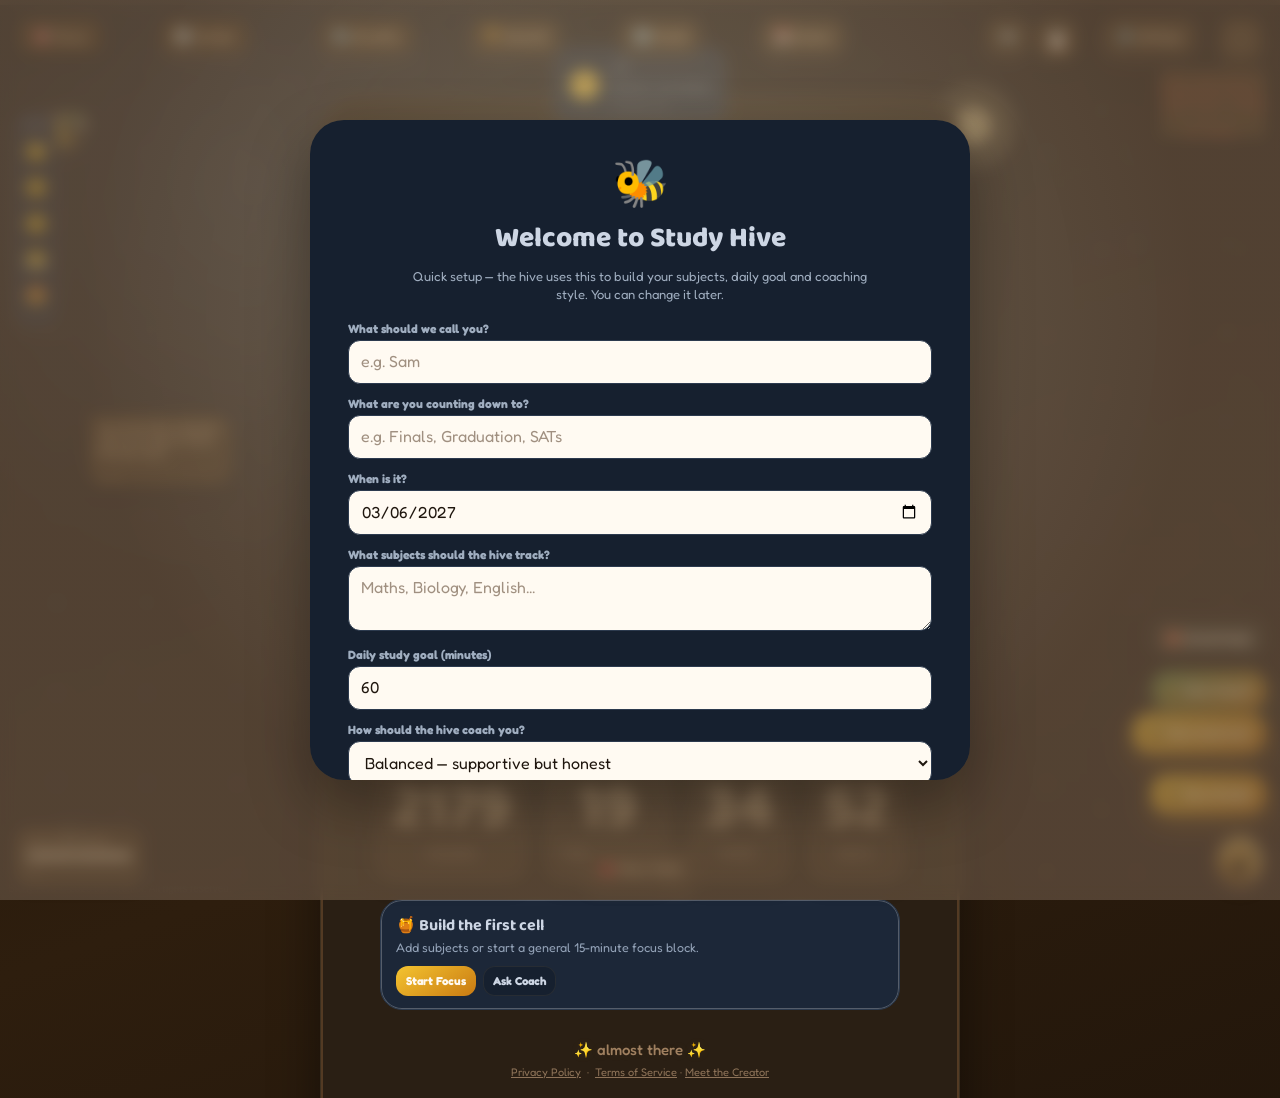
==== index.html @ 58a201a6 "Add files via upload" ====
<!DOCTYPE html>
<!--
  Study Hive — Proprietary Source Code
  Copyright © 2026 the Creator. All rights reserved.

  Sole owner / copyright holder: the Creator
  Contact: studyhive.co.za@gmail.com

  This file and the Study Hive project may not be copied, cloned, rebranded,
  resold, redistributed, hosted, mirrored, sublicensed, or used to create
  derivative works without written permission from the Creator.
-->
<html lang="en">
<head>
<script src="js/01-idle-timer-scheduler.js"></script>

<meta charset="UTF-8">
<meta name="author" content="the Creator">
<meta name="copyright" content="Copyright © 2026 the Creator. All rights reserved.">
<meta name="owner" content="the Creator">
<meta name="contact" content="studyhive.co.za@gmail.com">
<meta name="rights" content="Proprietary. No copying, cloning, rebranding, resale, redistribution, or derivative works without written permission.">
<meta name="viewport" content="width=device-width, initial-scale=1.0, viewport-fit=cover, maximum-scale=5.0">
<title>Study Hive — Countdown, Focus & Flashcards</title>
<link rel="icon" href="data:image/svg+xml,<svg xmlns=%22http://www.w3.org/2000/svg%22 viewBox=%220 0 100 100%22><text y=%22.9em%22 font-size=%2290%22>🐝</text></svg>">
<link rel="preconnect" href="https://fonts.googleapis.com">
<link href="https://fonts.googleapis.com/css2?family=Fredoka:wght@300..700&family=Baloo+2:wght@400..800&display=swap" rel="stylesheet">
<link rel="stylesheet" href="css/styles.css">


<base target="_blank">
</head>
<body class="startup-soft">
<div class="startup-honey-glow" id="startupHoneyGlow" aria-hidden="true"><span>🐝</span></div>
<script src="js/02-startup-fade.js"></script>
<div class="onboard-veil" id="onboardVeil">
  <div class="onboard-card">
    <div class="onboard-bee">🐝</div>
    <h2>Welcome to Study Hive</h2>
    <p class="onboard-sub">Quick setup — the hive uses this to build your subjects, daily goal and coaching style. You can change it later.</p>
    <label class="onboard-label" for="onboardName">What should we call you?</label>
    <input type="text" id="onboardName" class="onboard-input" placeholder="e.g. Sam" maxlength="24">
    <label class="onboard-label" for="onboardGoal">What are you counting down to?</label>
    <input type="text" id="onboardGoal" class="onboard-input" placeholder="e.g. Finals, Graduation, SATs" maxlength="40">
    <label class="onboard-label" for="onboardDate">When is it?</label>
    <input type="date" id="onboardDate" class="onboard-input">
    <label class="onboard-label" for="onboardSubjects">What subjects should the hive track?</label>
    <textarea id="onboardSubjects" class="onboard-input" rows="2" placeholder="Maths, Biology, English..." style="resize:vertical;"></textarea>
    <label class="onboard-label" for="onboardDailyGoal">Daily study goal (minutes)</label>
    <input type="number" id="onboardDailyGoal" class="onboard-input" min="10" max="480" value="60">
    <label class="onboard-label" for="onboardVibe">How should the hive coach you?</label>
    <select id="onboardVibe" class="onboard-input">
      <option value="balanced" selected>Balanced — supportive but honest</option>
      <option value="calm">Calm — gentle reminders</option>
      <option value="strict">Strict — drill-sergeant energy</option>
      <option value="fun">Fun — jokes and tiny challenges</option>
    </select>
    <label style="display:flex; align-items:flex-start; gap:8px; text-align:left; font-size:12px; color:var(--brown); margin-top:12px; line-height:1.35;">
      <input type="checkbox" id="onboardMobileMode" style="margin-top:2px;"> Use the simplified mobile layout on this device
    </label>
    <label class="onboard-label" for="onboardWorry">Biggest thing you want help with</label>
    <textarea id="onboardWorry" class="onboard-input" rows="2" placeholder="e.g. procrastination, exam panic, staying consistent..." style="resize:vertical;"></textarea>
    <label class="onboard-label" for="onboardPledge">Write a pledge to yourself</label>
    <textarea id="onboardPledge" class="onboard-input" rows="2" placeholder="I promise to show up honestly, one focused session at a time." style="resize:vertical;"></textarea>
    <button class="onboard-start-btn" id="onboardStartBtn">Start my hive 🍯</button>
    <button class="onboard-skip-btn" id="onboardSkipBtn">Skip for now</button>
  </div>
</div>
<div class="tour-overlay" id="tourOverlay">
  <div class="tour-catcher"></div>
  <div class="tour-spotlight hidden" id="tourSpotlight"></div>
  <div class="tour-card" id="tourCard">
    <div class="tour-card-icon" id="tourIcon">🍯</div>
    <div class="tour-card-progress" id="tourProgress">Step 1 of 21</div>
    <h3 id="tourTitle">Welcome</h3>
    <p id="tourBody">Loading…</p>
    <div class="tour-card-actions">
      <button class="tour-btn tour-btn-back" id="tourBackBtn">Back</button>
      <button class="tour-btn tour-btn-next" id="tourNextBtn">Next</button>
    </div>
    <button class="tour-skip-link" id="tourSkipBtn">Skip tour</button>
  </div>
</div>
<div class="mobile-bar" id="mobileTopBar"></div>
<div class="mobile-bar" id="mobileDockBar"></div>
<div class="tools-dock-bar" id="toolsDockBar"></div>
  <button class="zen-exit-btn" id="zenExitBtn" title="Exit Zen Mode (Esc)">🧘 Exit Zen Mode</button>
  <div class="sleep-veil" id="sleepVeil"></div>
  <div class="night-veil-dim" id="nightVeilDim"></div>
  <div class="hive-swarm" id="hiveSwarm"></div>
  <div class="hive-population-badge" id="hivePopulationBadge">🐝 0 bees working</div>
  <div class="xp-bar-track"><div class="xp-bar-fill" id="xpBarFill"></div></div>
  <div class="level-badge" id="levelBadge">🥚 Egg <span class="xp-count" id="xpCount">0 XP</span></div>
  <div class="achievement-toast" id="achievementToast"></div>

  <div class="weather-tint" id="weatherTint"></div>
  <div class="weather-widget" id="weatherWidget" title="Click the city to change it">
    <div class="weather-icon" id="weatherIcon"><div class="weather-sun"></div></div>
    <div>
      <div class="weather-temp" id="weatherTemp">--°</div>
      <div class="weather-desc" id="weatherDesc">Loading weather…</div>
      <input type="text" class="weather-city-input" id="weatherCityInput" placeholder="Change city…">
    </div>
  </div>

  <button class="fullscreen-btn" id="fsBtn" title="Toggle fullscreen" aria-label="Toggle fullscreen">
    <svg id="fsIcon" viewBox="0 0 24 24" fill="none" stroke-width="2" stroke-linecap="round" stroke-linejoin="round">
      <path d="M8 3H5a2 2 0 0 0-2 2v3"></path>
      <path d="M21 8V5a2 2 0 0 0-2-2h-3"></path>
      <path d="M3 16v3a2 2 0 0 0 2 2h3"></path>
      <path d="M16 21h3a2 2 0 0 0 2-2v-3"></path>
    </svg>
  </button>

  <div class="goal-wrap">
    <div class="goal-number">
      <div class="goal-back">90%</div>
      <div class="goal-front" id="goalFront">90%</div>
    </div>
    <div class="goal-label">My Goal</div>
  </div>

  <button class="grade-btn" id="gradeBtn">📊 Grades</button>
  <div class="grade-panel" id="gradePanel">
    <h4>Grade Predictor</h4>
    <select class="grade-subject-select" id="gradeSubjectSelect">
      <option value="">Add a subject in Settings</option>
    </select>
    <div class="grade-row">
      <label>Current Mark (%)</label>
      <input type="number" id="gradeCurrent" min="0" max="100" placeholder="e.g. 62">
    </div>
    <div class="grade-row">
      <label>Weight Completed So Far (%)</label>
      <input type="number" id="gradeWeightSoFar" min="0" max="100" placeholder="e.g. 60">
    </div>
    <div class="grade-row">
      <label>Target Grade (%)</label>
      <input type="number" id="gradeTarget" min="0" max="100" placeholder="e.g. 75">
    </div>
    <div class="grade-result" id="gradeResult">Fill in the fields above to see what you need on what's left.</div>
    <div class="grade-trend" id="gradeTrend">
      <div class="grade-trend-header">
        <span>Mark History</span>
        <div class="grade-trend-add">
          <input type="number" id="gradeTrendInput" min="0" max="100" placeholder="%">
          <button id="gradeTrendAddBtn">+</button>
        </div>
      </div>
      <svg viewBox="0 0 240 70" class="grade-trend-chart" id="gradeTrendChart"></svg>
      <div class="grade-trend-empty" id="gradeTrendEmpty">No marks logged yet for this subject.</div>
    </div>
  </div>

  <button class="breathing-btn" id="breathingBtn">🌬️ Breathe</button>
  <div class="breathing-panel" id="breathingPanel">
    <h4>Breathing Break</h4>
    <div class="breathing-presets">
      <button class="breathing-preset-btn active" data-pattern="4-4-4-4" data-label="Box Breathing">Box</button>
      <button class="breathing-preset-btn" data-pattern="4-7-8-0" data-label="Calming 4-7-8">4-7-8</button>
      <button class="breathing-preset-btn" data-pattern="4-0-4-0" data-label="Simple Breathing">Simple</button>
    </div>
    <div class="breathing-orb-wrap">
      <div class="breathing-orb" id="breathingOrb"></div>
      <div class="breathing-orb-label" id="breathingOrbLabel">Ready?</div>
    </div>
    <div class="breathing-count" id="breathingCount">0 cycles this session</div>
    <div class="breathing-btns">
      <button class="breathing-action-btn" id="breathingStartBtn">Start</button>
      <button class="breathing-action-btn secondary" id="breathingStopBtn">Stop</button>
    </div>
    <button class="breathing-tip-btn" id="breathingTipBtn">🎲 Give me a break idea</button>
    <div class="breathing-tip" id="breathingTip"></div>
  </div>

  <button class="misc-btn" id="awardsBtn">🏆 Awards</button>
  <div class="misc-panel" id="awardsPanel">
    <h4>Achievement Gallery</h4>
    <div class="weekly-recap" id="weeklyRecap"></div>
    <div class="awards-progress" id="awardsProgress">0 / 0 unlocked</div>
    <div class="awards-grid" id="awardsGrid"></div>
    <button class="share-progress-btn" id="shareProgressBtn">📤 Share My Progress</button>
  </div>

  <button class="misc-btn" id="vocabBtn">🔤 Vocab</button>
  <div class="misc-panel" id="vocabPanel">
    <h4>Word of the Day</h4>
    <div class="vocab-word" id="vocabWord">—</div>
    <div class="vocab-pos" id="vocabPos"></div>
    <div class="vocab-def" id="vocabDef">Loading…</div>
    <div class="vocab-example" id="vocabExample"></div>
    <div class="vocab-btns">
      <button class="vocab-action-btn" id="vocabLearnedBtn">✓ I know this one</button>
      <button class="vocab-action-btn secondary" id="vocabNextBtn">Next word</button>
    </div>
    <div class="vocab-count" id="vocabCount">0 words learned</div>
  </div>

  <button class="misc-btn" id="examBtn">📅 Exams</button>
  <div class="misc-panel" id="examPanel">
    <h4>Exam Countdown</h4>
    <div class="exam-add-row">
      <select class="exam-subject-select" id="examSubjectSelect">
        <option value="">Add a subject in Settings</option>
      </select>
      <input type="date" class="exam-date-input" id="examDateInput">
      <button class="exam-add-btn" id="examAddBtn">+</button>
    </div>
    <ul class="exam-list" id="examList"></ul>
  </div>

  <button class="misc-btn dock-item" id="notesBtn">📝 Notes</button>
  <div class="misc-panel" id="notesPanel">
    <h4>Quick Notes</h4>
    <textarea class="notes-textarea" id="notesTextarea" placeholder="Jot down anything — a formula, a reminder, a thought…"></textarea>
    <div class="notes-footer">
      <span class="notes-count" id="notesCount">0 characters · saved</span>
      <button class="notes-clear-btn" id="notesClearBtn">Clear</button>
    </div>
  </div>

  <button class="misc-btn" id="settingsBtn">⚙️ Settings</button>
  <div class="misc-panel" id="settingsPanel">
    <h4>Settings</h4>
    <div class="settings-row-label" style="margin-bottom:8px;">❔ Help</div>
    <button class="settings-action-btn" id="replayTourBtn" style="width:100%;">🐝 Replay Guided Tour</button>
    <div class="settings-divider"></div>
    <div class="settings-row-label" style="margin-bottom:8px;">🎯 Your goal</div>
    <div class="settings-btn-row">
      <input type="text" id="goalTitleInput" placeholder="Title (e.g. 🎓 The Grind)" style="flex:1;padding:8px 10px;border-radius:10px;border:1px solid var(--taupe);font-family:'Fredoka',sans-serif;">
    </div>
    <div class="settings-btn-row" style="margin-top:6px;">
      <input type="text" id="goalLabelInput" placeholder="Subtitle (e.g. Countdown to finals)" style="flex:1;padding:8px 10px;border-radius:10px;border:1px solid var(--taupe);font-family:'Fredoka',sans-serif;">
    </div>
    <div class="settings-btn-row" style="margin-top:6px;">
      <input type="date" id="goalDateInput" style="flex:1;padding:8px 10px;border-radius:10px;border:1px solid var(--taupe);font-family:'Fredoka',sans-serif;">
    </div>
    <button class="settings-action-btn" id="saveGoalBtn" style="width:100%; margin-top:6px;">💾 Save Goal</button>
    <div class="settings-divider"></div>
    <div class="settings-row-label" style="margin-bottom:8px;">📚 Your subjects</div>
    <ul class="exam-list" id="manageSubjectsList" style="list-style:none; padding:0; margin:0 0 8px;"></ul>
    <div class="settings-btn-row">
      <input type="text" id="newSubjectInput" placeholder="Add a subject (e.g. Biology)" style="flex:1;padding:8px 10px;border-radius:10px;border:1px solid var(--taupe);font-family:'Fredoka',sans-serif;">
      <button class="exam-add-btn" id="addSubjectBtn">+</button>
    </div>
    <div class="settings-row-label" style="margin:8px 0 4px; font-size:10.5px;">Or paste a list (one per line, or comma-separated)</div>
    <textarea class="notes-textarea" id="bulkSubjectTextarea" style="min-height:50px;" placeholder="Biology, Chemistry, History..."></textarea>
    <button class="settings-action-btn" id="bulkAddSubjectsBtn" style="width:100%; margin-top:6px;">➕ Add All</button>
    <div class="settings-divider"></div>
    <div class="settings-row-label" style="margin-bottom:8px;">Theme</div>
    <div class="theme-swatches" id="themeSwatches">
      <div class="theme-swatch active" data-theme="honey" style="background:linear-gradient(135deg,#f4c430,#e0a838);" title="Honey"></div>
      <div class="theme-swatch" data-theme="lavender" style="background:linear-gradient(135deg,#b39ddb,#7e57c2);" title="Lavender"></div>
      <div class="theme-swatch" data-theme="mint" style="background:linear-gradient(135deg,#80cbc4,#26a69a);" title="Mint"></div>
      <div class="theme-swatch" data-theme="ocean" style="background:linear-gradient(135deg,#64b5f6,#1976d2);" title="Ocean"></div>
      <div class="theme-swatch" data-theme="rose" style="background:linear-gradient(135deg,#f48fb1,#d81b60);" title="Rose"></div>
    </div>
    <div class="settings-divider"></div>
    <div class="settings-row">
      <span class="settings-row-label">👀 Eye-break reminders</span>
      <div class="settings-toggle" id="eyeBreakToggle"></div>
    </div>
    <div class="settings-row">
      <span class="settings-row-label">🔔 Pomodoro chime</span>
      <div class="settings-toggle" id="soundToggle"></div>
    </div>
    <div class="settings-row">
      <span class="settings-row-label">🐝 Cursor pollen trail</span>
      <div class="settings-toggle" id="pollenTrailToggle"></div>
    </div>
    <div class="settings-row">
      <span class="settings-row-label">📱 Milestone notifications</span>
      <div class="settings-toggle" id="browserNotifToggle"></div>
    </div>
    <div class="settings-divider"></div>
    <div class="settings-row-label" style="margin-bottom:8px;">🌙 Night dimness</div>
    <input type="range" id="nightDimSlider" min="40" max="100" value="100" style="width:100%;">
    <div class="settings-btn-row" style="margin-top:8px;">
      <button class="settings-action-btn" id="previewNightBtn">🌘 Preview Night Mode</button>
      <button class="settings-action-btn" id="dndSergeantBtn">🤫 Mute Sergeant 1h</button>
    </div>
    <div class="settings-divider"></div>
    <div class="settings-row-label" style="margin-bottom:8px;">Name your bees</div>
    <div class="settings-btn-row">
      <input type="text" id="sergeantNameInput" placeholder="Sergeant's name" style="flex:1;padding:8px 10px;border-radius:10px;border:1px solid var(--taupe);font-family:'Fredoka',sans-serif;">
      <input type="text" id="buddyNameInput" placeholder="Buddy's name" style="flex:1;padding:8px 10px;border-radius:10px;border:1px solid var(--taupe);font-family:'Fredoka',sans-serif;">
    </div>
    <button class="settings-action-btn" id="saveBeeNamesBtn" style="width:100%; margin-top:6px;">💾 Save Names</button>
    <div class="settings-divider"></div>
    <div class="settings-row-label" style="margin-bottom:8px;">Backup your progress</div>
    <div class="settings-btn-row">
      <button class="settings-action-btn" id="exportDataBtn">⬇️ Export</button>
      <button class="settings-action-btn" id="importDataBtn">⬆️ Import</button>
    </div>
    <input type="file" id="importDataFile" accept="application/json" style="display:none;">
    <button class="settings-action-btn" id="printSummaryBtn" style="width:100%; margin-bottom:4px;">🖨️ Print Summary</button>
    <button class="settings-danger-btn" id="resetDataBtn">🗑️ Reset All Progress</button>
  </div>

  <div class="eye-break-toast" id="eyeBreakToast"></div>
  <div class="print-summary" id="printSummary"></div>
  <canvas id="confettiCanvas" class="confetti-canvas"></canvas>

  <button class="misc-btn dock-item" id="cardsBtn" style="bottom:14px; top:auto; left:410px; position:fixed;">🗂️ Cards</button>
  <div class="misc-panel" id="cardsPanel" style="bottom:58px; top:auto; left:410px;">
    <h4>Flashcards</h4>
    <div class="cards-add-row">
      <select class="exam-subject-select" id="cardSubjectSelect">
        <option value="">Add a subject in Settings</option>
      </select>
    </div>
    <div class="cards-add-row">
      <input type="text" class="card-input" id="cardFrontInput" placeholder="Front (question)">
    </div>
    <div class="cards-add-row">
      <input type="text" class="card-input" id="cardBackInput" placeholder="Back (answer)">
      <button class="exam-add-btn" id="cardAddBtn">+</button>
    </div>
    <div class="ai-import-box">
      <div class="settings-row-label" style="margin:8px 0 4px;">✨ Or paste your notes and let AI make cards</div>
      <textarea class="notes-textarea" id="aiImportTextarea" style="min-height:70px;" placeholder="Paste notes, a summary, or upload a .txt file below…"></textarea>
      <div class="cards-add-row" style="margin-top:6px;">
        <input type="file" id="aiImportFile" accept=".txt,.md,text/plain" style="flex:1; font-size:10px;">
        <button class="settings-action-btn" id="aiGenerateBtn" style="flex:1; margin:0;">🤖 Generate Flashcards</button>
      </div>
      <div class="ai-import-status" id="aiImportStatus" style="font-size:10px; color:var(--brown); margin-top:4px;"></div>
    </div>
    <div class="flashcard-progress" id="flashcardProgress"></div>
    <div class="flashcard-stage" id="flashcardStage">
      <div class="flashcard-empty" id="flashcardEmpty">Add a card above to start your deck.</div>
    </div>
    <div class="flashcard-mastery-row" id="flashcardMasteryRow" style="display:none;">
      <button class="flashcard-mastery-btn got-it" id="cardGotItBtn">😀 Got it</button>
      <button class="flashcard-mastery-btn again" id="cardAgainBtn">🔁 Still learning</button>
    </div>
    <div class="flashcard-controls" id="flashcardControls" style="display:none;">
      <button class="breathing-action-btn secondary" id="cardPrevBtn">◀ Prev</button>
      <span class="flashcard-counter" id="flashcardCounter">1 / 1</span>
      <button class="breathing-action-btn secondary" id="cardNextBtn">Next ▶</button>
    </div>
    <div class="flashcard-btns-row" id="flashcardBtnsRow" style="display:none;">
      <button class="breathing-action-btn" id="cardShuffleBtn">🔀 Shuffle</button>
      <button class="breathing-action-btn secondary" id="cardFilterBtn">🎯 Unmastered Only</button>
      <button class="settings-danger-btn" id="cardDeleteBtn" style="width:auto; flex:1; margin-top:0;">🗑️ Delete</button>
    </div>
  </div>

  <button class="misc-btn dock-item" id="habitsBtn" style="bottom:14px; top:auto; left:520px; position:fixed;">✅ Habits</button>
  <div class="misc-panel" id="habitsPanel" style="bottom:58px; top:auto; left:520px;">
    <h4>Habit Tracker</h4>
    <div class="habit-add-row">
      <input type="text" class="habit-input" id="habitInput" placeholder="New habit e.g. Read 10 pages">
      <button class="exam-add-btn" id="habitAddBtn">+</button>
    </div>
    <div id="habitList"></div>
  </div>

  <button class="misc-btn dock-item" id="drawBtn" style="bottom:14px; top:auto; left:630px; position:fixed;">🎴 Draw</button>
  <div class="misc-panel" id="drawPanel" style="bottom:58px; top:auto; left:630px; text-align:center;">
    <h4>Draw a Card</h4>
    <div class="draw-card-stage" id="drawCardStage">
      <div class="draw-card" id="drawCard">
        <div class="draw-card-face draw-card-back">🐝</div>
        <div class="draw-card-face draw-card-front" id="drawCardFront"></div>
      </div>
    </div>
    <div class="breathing-count" id="drawCount">0 cards drawn</div>
    <button class="breathing-action-btn" id="drawAgainBtn" style="width:100%;">Draw a Card</button>
  </div>

  <button class="misc-btn" id="shortcutsBtn" style="top:18px; right:250px; position:fixed;">⌨️</button>
  <div class="misc-panel" id="shortcutsPanel" style="top:68px; right:250px; width:220px;">
    <h4>Keyboard Shortcuts</h4>
    <div class="shortcut-row"><kbd>Space</kbd><span>Start / pause Pomodoro</span></div>
    <div class="shortcut-row"><kbd>B</kbd><span>Toggle Breathing panel</span></div>
    <div class="shortcut-row"><kbd>N</kbd><span>Toggle Notes panel</span></div>
    <div class="shortcut-row"><kbd>W</kbd><span>Toggle Awards panel</span></div>
    <div class="shortcut-row"><kbd>Z</kbd><span>Toggle Zen Focus Mode</span></div>
    <div class="shortcut-row"><kbd>Esc</kbd><span>Close all panels / exit Zen mode</span></div>
  </div>

  <button class="focus-btn" id="focusBtn">🎯 Focus</button>
  <div class="focus-panel" id="focusPanel">
    <h4>Study Timer</h4>
    <div class="daily-goal-box" id="dailyGoalBox">
      <div class="daily-goal-header">
        <span>Today's Goal</span>
        <span class="daily-goal-edit" id="dailyGoalEdit">✏️ <span id="dailyGoalMinsLabel">60</span>m</span>
      </div>
      <div class="daily-goal-track"><div class="daily-goal-fill" id="dailyGoalFill"></div></div>
      <div class="daily-goal-status" id="dailyGoalStatus">0 / 60 min today</div>
    </div>
    <select class="subject-select" id="subjectSelect">
      <option value="">Add a subject in Settings</option>
    </select>
    <div class="subject-progress-list" id="subjectProgressList"></div>
    <div class="focus-presets">
      <button class="focus-preset-btn" data-mins="15">15m</button>
      <button class="focus-preset-btn" data-mins="25">25m</button>
      <button class="focus-preset-btn" data-mins="45">45m</button>
    </div>
    <div class="focus-session" id="focusSession">
      <div class="focus-session-time" id="focusSessionTime">00:00</div>
      <div class="focus-session-track"><div class="focus-session-fill" id="focusSessionFill"></div></div>
      <button class="focus-stop-btn" id="focusStopBtn">Stop</button>
    </div>
    <div class="focus-meter-label">Focus Meter</div>
    <div class="focus-meter-track"><div class="focus-meter-fill" id="focusMeterFill"></div></div>
    <div class="focus-meter-pct" id="focusMeterPct">0%</div>

    <div class="streak-label">🔥 Study Streak</div>
    <div class="streak-row">
      <div class="streak-count" id="streakCount">0</div>
      <div class="streak-unit" id="streakUnit">days</div>
    </div>
    <div class="streak-best" id="streakBest">Best: 0 days</div>

    <div class="settings-divider"></div>
    <button class="settings-action-btn" id="zenModeBtn" style="width:100%;">🧘 Enter Zen Focus Mode</button>
    <div class="focus-meter-label" style="margin-top:10px;">📊 Last 7 Days</div>
    <div class="weekly-chart" id="weeklyChart"></div>

    <div class="settings-divider"></div>
    <div class="settings-row-label" style="margin-bottom:8px;">🎧 Ambient Focus Sound</div>
    <div class="focus-presets" id="ambientSoundBtns">
      <button class="focus-preset-btn" data-sound="rain">🌧️ Rain</button>
      <button class="focus-preset-btn" data-sound="waves">🌊 Waves</button>
      <button class="focus-preset-btn" data-sound="outside">🐝 Outside</button>
      <button class="focus-preset-btn" data-sound="white">🤫 White</button>
    </div>
    <button class="breathing-action-btn secondary" id="ambientStopBtn" style="width:100%; margin-top:6px;">⏹ Stop Sound</button>
  </div>

  <button class="todo-toggle-btn dock-item" id="todoToggleBtn">✅ Tasks</button>
  <div class="todo-panel" id="todoPanel">
    <h4>Smart Todo List</h4>
    <div class="todo-add-row">
      <input type="text" class="todo-input" id="todoInput" placeholder="Add a task...">
      <select class="todo-priority-select" id="todoPrioritySelect">
        <option value="high">High</option>
        <option value="medium" selected>Med</option>
        <option value="low">Low</option>
      </select>
      <button class="todo-add-btn" id="todoAddBtn">+</button>
    </div>
    <ul class="todo-list" id="todoList"></ul>
  </div>

  <div class="mood-tracker" id="moodTracker">
    <div class="mood-tracker-label">Mood</div>
    <button class="mood-btn" data-mood="1" title="Sleepy">😴</button>
    <button class="mood-btn" data-mood="2" title="Meh">😐</button>
    <button class="mood-btn" data-mood="3" title="Okay">🙂</button>
    <button class="mood-btn" data-mood="4" title="Frustrated">😤</button>
    <button class="mood-btn" data-mood="5" title="Pumped">🤩</button>
    <div class="mood-sparkline" id="moodSparkline"></div>
  </div>

  <div class="buddy-bee-wrap" id="buddyBeeWrap">
    <div class="buddy-bubble" id="buddyBubble">You just crushed it! 🍯</div>
    <svg viewBox="0 0 46 46" width="100%" height="100%" xmlns="http://www.w3.org/2000/svg">
      <ellipse cx="14" cy="18" rx="9" ry="6" fill="rgba(255,255,255,0.8)" stroke="#f2c9dc" stroke-width="1"></ellipse>
      <ellipse cx="32" cy="18" rx="9" ry="6" fill="rgba(255,255,255,0.8)" stroke="#f2c9dc" stroke-width="1"></ellipse>
      <ellipse cx="23" cy="26" rx="12" ry="9" fill="#f7c9dd"></ellipse>
      <g clip-path="url(#bee-body-clip)">
        <rect x="11.5" y="17" width="4" height="18" fill="#c76f95"></rect>
        <rect x="19" y="17" width="4" height="18" fill="#c76f95"></rect>
        <rect x="26.5" y="17" width="4" height="18" fill="#c76f95"></rect>
      </g>
      <circle cx="33" cy="22" r="5" fill="#5a3d4a"></circle>
      <circle cx="34.5" cy="20.5" r="1" fill="#fff"></circle>
      <path d="M30 17 L27 12" stroke="#c76f95" stroke-width="1.4" stroke-linecap="round"></path>
      <path d="M35 17 L37 12" stroke="#c76f95" stroke-width="1.4" stroke-linecap="round"></path>
    </svg>
  </div>

  <div class="pomodoro-widget" id="pomodoroWidget">
    <h5>Pomodoro</h5>
    <div class="tomato-ring-wrap">
      <svg viewBox="0 0 84 84">
        <circle class="tomato-ring-bg" cx="42" cy="42" r="36"></circle>
        <circle class="tomato-ring-fill" id="pomodoroRing" cx="42" cy="42" r="36"></circle>
      </svg>
      <div class="tomato-leaf">🍅</div>
      <div class="pomodoro-time" id="pomodoroTime">25:00</div>
    </div>
    <div class="pomodoro-state" id="pomodoroState">Focus Time</div>
    <div class="pomodoro-sessions" id="pomodoroSessions">Session 1 · 0 done</div>
    <select class="pomodoro-subject-select" id="pomodoroSubjectSelect">
      <option value="">Add a subject in Settings</option>
    </select>
    <div class="pomodoro-btns">
      <button class="pomodoro-btn" id="pomodoroStartBtn">Start</button>
      <button class="pomodoro-btn secondary" id="pomodoroResetBtn">Reset</button>
    </div>
  </div>

  <button class="misc-btn dock-item" id="waterBtn" style="bottom:14px; top:auto; left:1620px; position:fixed;">💧 Water</button>
  <div class="misc-panel" id="waterPanel" style="bottom:58px; top:auto; left:1620px; text-align:center;">
    <h4>Water Intake</h4>
    <div class="water-glasses" id="waterGlasses"></div>
    <div class="water-count" id="waterCount">0 / 8</div>
  </div>

  <button class="misc-btn dock-item" id="musicBtn" style="bottom:14px; top:auto; left:1730px; position:fixed;">🎵 Music</button>
  <div class="misc-panel" id="musicPanel" style="bottom:58px; top:auto; left:1730px;">
    <h4>Lofi Player</h4>
    <p class="lofi-description">New: “Calm Bee Outside” blends soft garden ambience, distant bees, birds, and gentle study chords.</p>
    <div class="lofi-player" id="lofiPlayer" style="position:static; width:auto; box-shadow:none; background:none; padding:0;">
      <div class="vinyl" id="vinylSpinner"></div>
      <div class="lofi-tracks">
        <button class="lofi-track-btn" data-track="hive">🎹 Hive Hum</button>
        <button class="lofi-track-btn" data-track="rain">🌧️ Study Rain</button>
        <button class="lofi-track-btn" data-track="dawn">🎸 Dawn Focus</button>
        <button class="lofi-track-btn" data-track="ocean">🌊 Ocean Waves</button>
        <button class="lofi-track-btn" data-track="forest">🌲 Forest</button>
        <button class="lofi-track-btn" data-track="outside">🌿 Calm Bee Outside</button>
        <button class="lofi-track-btn" data-track="white">📻 White Noise</button>
      </div>
    </div>
  </div>

  <button class="misc-btn dock-item" id="feedbackBtn">💬 Feedback</button>
  <div class="misc-panel" id="feedbackPanel">
    <h4>Talk to the Hive</h4>
    <p style="font-size:12px; color:var(--brown); margin-bottom:10px; line-height:1.4;">Send a bug, idea, praise, or “this feels confusing” note. The hive packages it clearly so it is easy to act on.</p>
    <select id="feedbackCategory" style="width:100%; border-radius:12px; border:1.5px solid var(--taupe); padding:9px 10px; font-family:'Fredoka',sans-serif; font-size:13px; margin-bottom:8px;">
      <option value="Bug">🐞 Bug / glitch</option>
      <option value="Idea">💡 Feature idea</option>
      <option value="Design">🎨 Design / usability</option>
      <option value="Study">📚 Study help request</option>
      <option value="Love">🍯 Something I love</option>
    </select>
    <select id="feedbackRating" style="width:100%; border-radius:12px; border:1.5px solid var(--taupe); padding:9px 10px; font-family:'Fredoka',sans-serif; font-size:13px; margin-bottom:8px;">
      <option value="5">★★★★★ Amazing</option>
      <option value="4">★★★★ Good</option>
      <option value="3">★★★ Okay</option>
      <option value="2">★★ Needs work</option>
      <option value="1">★ Frustrating</option>
    </select>
    <textarea id="feedbackText" placeholder="What happened? What should feel better?" rows="5" style="width:100%; border-radius:12px; border:1.5px solid var(--taupe); padding:10px; font-family:'Fredoka',sans-serif; font-size:13px; resize:vertical; margin-bottom:8px;"></textarea>
    <input type="email" id="feedbackEmail" placeholder="Your email (optional, so we can reply)" style="width:100%; border-radius:12px; border:1.5px solid var(--taupe); padding:9px 10px; font-family:'Fredoka',sans-serif; font-size:13px; margin-bottom:8px;">
    <label style="display:flex; gap:8px; align-items:flex-start; font-size:11.5px; color:var(--brown); margin-bottom:8px; line-height:1.3;"><input type="checkbox" id="feedbackIncludeStats" checked> Include non-sensitive app context (screen size, theme, current tool) to help debug.</label>
    <div style="display:flex; gap:6px; margin-bottom:8px;"><button class="breathing-action-btn" id="feedbackSendBtn" style="flex:1;">Prepare Feedback 🐝</button><button class="breathing-action-btn secondary" id="feedbackCopyBtn" style="flex:1;">Copy</button></div>
    <button class="breathing-action-btn secondary" id="feedbackDraftBtn" style="width:100%;">Save Draft</button>
    <div id="feedbackPreview" style="display:none; white-space:pre-wrap; background:var(--cream); border-radius:12px; padding:10px; font-size:11.5px; color:var(--deep-brown); margin-top:8px; max-height:140px; overflow:auto;"></div>
    <div id="feedbackStatus" style="font-size:11px; color:var(--brown); margin-top:8px; text-align:center;"></div>
  </div>

  <button class="misc-btn dock-item" id="tipsBtn">💡 Study Tips</button>
  <div class="misc-panel" id="tipsPanel" style="text-align:center;">
    <h4>Hive Wisdom</h4>
    <div id="tipText" style="font-size:14px; color:var(--deep-brown); font-weight:600; line-height:1.5; min-height:70px; display:flex; align-items:center; justify-content:center; padding:6px 4px;"></div>
    <button class="breathing-action-btn secondary" id="tipNextBtn" style="width:100%; margin-top:8px;">Another one 🔄</button>
  </div>

  <svg width="0" height="0" style="position:absolute" aria-hidden="true">
    <defs>
      <clipPath id="bee-body-clip" clipPathUnits="userSpaceOnUse">
        <ellipse cx="23" cy="26" rx="12" ry="9"></ellipse>
      </clipPath>
    </defs>
  </svg>

  <div class="bee-wrap bee-1">
    <svg class="bee-bob" viewBox="0 0 46 46" xmlns="http://www.w3.org/2000/svg">
      <ellipse class="wing" cx="14" cy="18" rx="9" ry="6" fill="rgba(255,255,255,0.75)" stroke="#d3b995" stroke-width="1"></ellipse>
      <ellipse class="wing wing-right" cx="32" cy="18" rx="9" ry="6" fill="rgba(255,255,255,0.75)" stroke="#d3b995" stroke-width="1"></ellipse>
      <ellipse cx="23" cy="26" rx="12" ry="9" fill="#f4c430"></ellipse>
      <g clip-path="url(#bee-body-clip)">
        <rect x="11.5" y="17" width="4" height="18" fill="#2b2b2b"></rect>
        <rect x="19" y="17" width="4" height="18" fill="#2b2b2b"></rect>
        <rect x="26.5" y="17" width="4" height="18" fill="#2b2b2b"></rect>
      </g>
      <circle cx="33" cy="22" r="5" fill="#2b2b2b"></circle>
      <circle cx="34.5" cy="20.5" r="1" fill="#fff"></circle>
      <path d="M30 17 L27 12" stroke="#2b2b2b" stroke-width="1.4" stroke-linecap="round"></path>
      <path d="M35 17 L37 12" stroke="#2b2b2b" stroke-width="1.4" stroke-linecap="round"></path>
    </svg>
  </div>

  <div class="bee-wrap bee-2">
    <svg class="bee-bob" viewBox="0 0 46 46" xmlns="http://www.w3.org/2000/svg">
      <ellipse class="wing" cx="14" cy="18" rx="9" ry="6" fill="rgba(255,255,255,0.75)" stroke="#d3b995" stroke-width="1"></ellipse>
      <ellipse class="wing wing-right" cx="32" cy="18" rx="9" ry="6" fill="rgba(255,255,255,0.75)" stroke="#d3b995" stroke-width="1"></ellipse>
      <ellipse cx="23" cy="26" rx="12" ry="9" fill="#f4c430"></ellipse>
      <g clip-path="url(#bee-body-clip)">
        <rect x="11.5" y="17" width="4" height="18" fill="#2b2b2b"></rect>
        <rect x="19" y="17" width="4" height="18" fill="#2b2b2b"></rect>
        <rect x="26.5" y="17" width="4" height="18" fill="#2b2b2b"></rect>
      </g>
      <circle cx="33" cy="22" r="5" fill="#2b2b2b"></circle>
      <circle cx="34.5" cy="20.5" r="1" fill="#fff"></circle>
      <path d="M30 17 L27 12" stroke="#2b2b2b" stroke-width="1.4" stroke-linecap="round"></path>
      <path d="M35 17 L37 12" stroke="#2b2b2b" stroke-width="1.4" stroke-linecap="round"></path>
    </svg>
  </div>

  <div class="bee-wrap bee-3">
    <svg class="bee-bob" viewBox="0 0 46 46" xmlns="http://www.w3.org/2000/svg">
      <ellipse class="wing" cx="14" cy="18" rx="9" ry="6" fill="rgba(255,255,255,0.75)" stroke="#d3b995" stroke-width="1"></ellipse>
      <ellipse class="wing wing-right" cx="32" cy="18" rx="9" ry="6" fill="rgba(255,255,255,0.75)" stroke="#d3b995" stroke-width="1"></ellipse>
      <ellipse cx="23" cy="26" rx="12" ry="9" fill="#f4c430"></ellipse>
      <g clip-path="url(#bee-body-clip)">
        <rect x="11.5" y="17" width="4" height="18" fill="#2b2b2b"></rect>
        <rect x="19" y="17" width="4" height="18" fill="#2b2b2b"></rect>
        <rect x="26.5" y="17" width="4" height="18" fill="#2b2b2b"></rect>
      </g>
      <circle cx="33" cy="22" r="5" fill="#2b2b2b"></circle>
      <circle cx="34.5" cy="20.5" r="1" fill="#fff"></circle>
      <path d="M30 17 L27 12" stroke="#2b2b2b" stroke-width="1.4" stroke-linecap="round"></path>
      <path d="M35 17 L37 12" stroke="#2b2b2b" stroke-width="1.4" stroke-linecap="round"></path>
    </svg>
  </div>

  <!-- ===== NEW FEATURES MARKUP ===== -->
  <button class="sleep-toggle-btn" id="shareCountdownBtn" style="right:218px;" title="Copy countdown summary to share">📋</button>

  <button class="misc-btn dock-item" id="capsuleBtn" style="bottom:14px; top:auto; left:740px; position:fixed;">⏳ Capsule</button>
  <div class="misc-panel" id="capsulePanel" style="bottom:58px; top:auto; left:740px;">
    <h4>Time Capsule ✉️</h4>
    <div id="capsuleLockedView">
      <textarea class="notes-textarea" id="capsuleTextarea" placeholder="Write a message to your future self... it unlocks on the last day of school."></textarea>
      <button class="settings-action-btn" id="capsuleSaveBtn" style="width:100%;">🔒 Seal It Until The Last Day</button>
      <div class="breathing-count" id="capsuleStatus">No capsule sealed yet.</div>
    </div>
    <div id="capsuleUnlockedView" style="display:none;">
      <div class="capsule-reveal-text" id="capsuleRevealText"></div>
      <button class="settings-danger-btn" id="capsuleClearBtn">🗑️ Clear Capsule</button>
    </div>
  </div>

  <button class="misc-btn dock-item" id="punsBtn" style="bottom:14px; top:auto; left:850px; position:fixed;">😂 Puns</button>
  <div class="misc-panel" id="punsPanel" style="bottom:58px; top:auto; left:850px; text-align:center;">
    <h4>Bee Puns 🐝</h4>
    <div class="grade-result" id="punText">Tap the button for some bee-rilliant humor.</div>
    <button class="breathing-action-btn" id="punNextBtn" style="width:100%;">🎲 Another one</button>
  </div>

  <div class="clicker-overlay" id="clickerOverlay">
    <div class="clicker-box">
      <h4>🐝 Bee Clicker!</h4>
      <div class="clicker-stats">
        <span id="clickerScore">Score: 0</span>
        <span id="clickerTime">10s</span>
        <span id="clickerBest">Best: 0</span>
      </div>
      <div class="clicker-arena" id="clickerArena">
        <button class="clicker-target" id="clickerTarget">🐝</button>
      </div>
      <button class="breathing-action-btn secondary" id="clickerCloseBtn" style="width:100%;">Close</button>
    </div>
  </div>

  <div class="milestone-toast" id="milestoneToast"></div>
  <div class="god-mode-toast" id="godModeToast"></div>
  <div class="god-mode-veil" id="godModeVeil"></div>
  <div class="bee-fact-popup" id="beeFactPopup"></div>

  <button class="misc-btn dock-item" id="secretsBtn" style="bottom:14px; top:auto; left:960px; position:fixed;">🕵️ Secrets</button>
  <div class="misc-panel" id="secretsPanel" style="bottom:58px; top:auto; left:960px;">
    <h4>Secrets Found</h4>
    <div class="secrets-progress" id="secretsProgress">0 / 0 found</div>
    <div id="secretsList"></div>
  </div>

  <button class="misc-btn dock-item" id="challengeBtn" style="bottom:14px; top:auto; left:1070px; position:fixed;">🎯 Challenge</button>

  <button class="misc-btn dock-item" id="heatmapBtn" style="bottom:14px; top:auto; left:1180px; position:fixed;">🗓️ Heatmap</button>
  <div class="misc-panel" id="heatmapPanel" style="bottom:58px; top:auto; left:1180px; width:260px;">
    <h4>Study Heatmap 🗓️</h4>
    <div class="heatmap-legend">Less <span class="heatmap-cell"></span><span class="heatmap-cell lvl-1"></span><span class="heatmap-cell lvl-2"></span><span class="heatmap-cell lvl-3"></span><span class="heatmap-cell lvl-4"></span> More</div>
    <div class="heatmap-grid" id="heatmapGrid"></div>
    <div class="heatmap-stats" id="heatmapStats"></div>
  </div>

  <button class="misc-btn dock-item" id="rivalBtn" style="bottom:14px; top:auto; left:1290px; position:fixed;">🐝⚔️ Rival Hive</button>
  <div class="misc-panel" id="rivalPanel" style="bottom:58px; top:auto; left:1290px; width:250px;">
    <h4>Rival Hive Race 🐝⚔️</h4>
    <div class="rival-rate-row">
      <button class="rival-rate-btn" data-rate="15">🐌 Chill<br>15m/day</button>
      <button class="rival-rate-btn" data-rate="30">🚶 Steady<br>30m/day</button>
      <button class="rival-rate-btn" data-rate="60">🚀 Turbo<br>60m/day</button>
    </div>
    <div class="race-track-wrap">
      <div class="race-track-label">You</div>
      <div class="race-track"><div class="race-track-fill you" id="raceYouFill" style="width:0%;"></div></div>
      <div class="race-track-label">Rival Hive</div>
      <div class="race-track"><div class="race-track-fill rival" id="raceRivalFill" style="width:0%;"></div></div>
    </div>
    <div class="race-status" id="raceStatus"></div>
  </div>

  <button class="misc-btn dock-item" id="gardenBtn" style="bottom:14px; top:auto; left:1400px; position:fixed;">🌷 Garden</button>
  <div class="misc-panel" id="gardenPanel" style="bottom:58px; top:auto; left:1400px; width:260px;">
    <h4>Bee Garden 🌷</h4>
    <div class="garden-grid" id="gardenGrid"></div>
    <div class="garden-stats" id="gardenStats"></div>
  </div>

  <button class="misc-btn dock-item" id="freezeBtn" style="bottom:14px; top:auto; left:1510px; position:fixed;">❄️ Freeze <span class="freeze-count-badge" id="freezeCount">0</span></button>
  <div class="misc-panel" id="freezePanel" style="bottom:58px; top:auto; left:1510px;">
    <h4>Streak Freeze ❄️</h4>
    <div class="breathing-count" id="freezeExplainer">You have 0 streak freezes saved.</div>
    <div class="breathing-tip">Earn one every 7-day streak milestone (max 3 stored). Miss a day and a freeze automatically protects your streak instead of resetting it.</div>
  </div>

  <div class="exam-countdown-badge" id="examCountdownBadge"></div>

  <button class="dock-toggle-btn" id="dockToggleBtn" title="Show/hide extra tools">🧰 More Tools</button>
  <div class="misc-panel" id="challengePanel" style="bottom:58px; top:auto; left:1070px; text-align:center;">
    <h4>Daily Challenge</h4>
    <div class="challenge-card" id="challengeCard">Tap "New Challenge" to get one.</div>
    <button class="breathing-action-btn" id="challengeDoneBtn" style="width:100%; margin-bottom:6px;">✓ Mark Done</button>
    <button class="breathing-action-btn secondary" id="challengeNewBtn" style="width:100%;">🎲 New Challenge</button>
  </div>

  <button class="sos-btn" id="sosBtn" title="Feeling overwhelmed? Tap for a calm reset">🆘 Calm</button>
  <div class="sos-veil" id="sosVeil"></div>
  <div class="sos-message" id="sosMessage">
    <div id="sosMessageText">Take a breath. You're doing better than you think. 🐝</div>
    <button class="breathing-action-btn secondary" id="sosCloseBtn" style="width:100%; margin-top:12px;">I'm okay now</button>
  </div>

  <div class="sergeant-shadow anger-0" id="sergeantShadow"></div>
  <div class="rage-meter anger-0" id="rageMeter" title="Sergeant's rage level">
    <div class="rage-meter-fill"></div>
  </div>
  <div class="sergeant-persistent anger-0" id="sergeantPersistent" title="Your drill sergeant bee is watching">
    <div class="sergeant-rank-badge" id="sergeantRankBadge">PVT</div>
    <div class="sergeant-steam s1"></div>
    <div class="sergeant-steam s2"></div>
    <div class="sergeant-fist left"></div>
    <div class="sergeant-fist right"></div>
    <svg class="sergeant-bob" viewBox="0 0 46 46" xmlns="http://www.w3.org/2000/svg">
      <ellipse cx="14" cy="18" rx="9" ry="6" fill="rgba(255,255,255,0.75)" stroke="#d3b995" stroke-width="1"></ellipse>
      <ellipse cx="32" cy="18" rx="9" ry="6" fill="rgba(255,255,255,0.75)" stroke="#d3b995" stroke-width="1"></ellipse>
      <ellipse cx="23" cy="26" rx="12" ry="9" fill="#f4c430"></ellipse>
      <g clip-path="url(#bee-body-clip)">
        <rect x="11.5" y="17" width="4" height="18" fill="#2b2b2b"></rect>
        <rect x="19" y="17" width="4" height="18" fill="#2b2b2b"></rect>
        <rect x="26.5" y="17" width="4" height="18" fill="#2b2b2b"></rect>
      </g>
      <ellipse class="sergeant-muscle left" cx="16" cy="27" rx="4.2" ry="3.2" fill="#e0a838"></ellipse>
      <ellipse class="sergeant-muscle right" cx="30" cy="27" rx="4.2" ry="3.2" fill="#e0a838"></ellipse>
      <ellipse class="sergeant-cheek" cx="30" cy="25" rx="2.6" ry="1.6" fill="#c1392b"></ellipse>
      <circle cx="33" cy="22" r="5" fill="#2b2b2b"></circle>
      <circle cx="34.5" cy="20.5" r="1" fill="#fff"></circle>
      <path class="sergeant-teeth" d="M30 25.5 L36 25.5 L35 28 L33 26.5 L31 28 Z" fill="#fff"></path>
      <path d="M30 17 L27 12" stroke="#2b2b2b" stroke-width="1.4" stroke-linecap="round"></path>
      <path d="M35 17 L37 12" stroke="#2b2b2b" stroke-width="1.4" stroke-linecap="round"></path>
      <ellipse cx="33" cy="15.5" rx="8.5" ry="2.4" fill="#5a6b3f"></ellipse>
      <path d="M27 15 C27 10 39 10 39 15 C39 12.5 27 12.5 27 15 Z" fill="#6d8049"></path>
      <ellipse cx="33" cy="12.6" rx="3.2" ry="1.4" fill="#4a5732"></ellipse>
      <path class="sergeant-brow" d="M28.5 16.5 L38.5 16.5" stroke="#1a1a1a" stroke-width="2.2" stroke-linecap="round"></path>
      <path class="sergeant-brow-l" d="M28.5 16 L33 17.3" stroke="#1a1a1a" stroke-width="2.4" stroke-linecap="round"></path>
      <path class="sergeant-brow-r" d="M33 17.3 L38.5 16" stroke="#1a1a1a" stroke-width="2.4" stroke-linecap="round"></path>
    </svg>
  </div>
  <div class="sergeant-nag-bubble" id="sergeantNagBubble">
    <span class="sergeant-nag-text" id="sergeantNagText"></span>
    <div class="voice-wave" id="voiceWave"><span></span><span></span><span></span><span></span><span></span></div>
  </div>

  <div class="hive-wrap" id="hiveWrap" role="button" aria-label="Tap the hive for motivation" tabindex="0">
    <svg viewBox="0 0 72 72" xmlns="http://www.w3.org/2000/svg">
      <ellipse cx="36" cy="64" rx="26" ry="5" fill="rgba(139,111,82,0.2)"></ellipse>
      <path d="M36 8 C20 8 14 24 14 38 C14 54 24 66 36 66 C48 66 58 54 58 38 C58 24 52 8 36 8 Z" fill="#e8ab3c"></path>
      <path class="layer1" d="M14 38 C14 42 15 46 17 50 L55 50 C57 46 58 42 58 38 Z" fill="#d99420"></path>
      <path class="layer2" d="M15 46 C17 54 25 62 36 62 C47 62 55 54 57 46 Z" fill="#c97a12"></path>
      <ellipse cx="36" cy="38" rx="7" ry="9" fill="#5a3d1f" class="layer3"></ellipse>
      <g class="layer4">
        <circle cx="20" cy="20" r="2" fill="#fff2c9"></circle>
        <circle cx="50" cy="18" r="2" fill="#fff2c9"></circle>
        <circle cx="46" cy="52" r="2" fill="#fff2c9"></circle>
        <circle cx="26" cy="56" r="2" fill="#fff2c9"></circle>
      </g>
    </svg>
  </div>

  <div class="motivation-bubble" id="motivationBubble"></div>

  <div class="hive-progress-wrap">
    <div class="hive-progress-label">Hive Progress</div>
    <div class="hive-progress-track"><div class="hive-progress-fill" id="hiveFill"></div></div>
    <div class="hive-progress-pct" id="hivePct">0%</div>
  </div>

  <div class="bubble"></div>
  <div class="bubble"></div>
  <div class="bubble"></div>
  <div class="bubble"></div>
  <div class="bubble"></div>

  <div class="card">
    <div class="clock-label">Right Now</div>
    <div class="current-time" id="currentTime">--:--:--</div>
    <div class="current-date" id="currentDate">Loading...</div>

    <div class="divider"></div>

    <div class="title-wrap">
      <div class="title" id="mainTitle">🎓 The Grind</div>
      <span class="drip"></span>
      <span class="drip"></span>
      <span class="drip"></span>
      <span class="drip"></span>
    </div>
    <div class="subtitle" id="mainSubtitle">Countdown to your goal</div>

    <div class="days-block">
      <div class="num" id="days">00</div>
      <div class="unit-label">Days To Go</div>
    </div>

    <div class="time-elapsed-wrap">
      <div class="time-elapsed-label"><span>Countdown Progress</span><span id="timeElapsedPct">0%</span></div>
      <div class="time-elapsed-track"><div class="time-elapsed-fill" id="timeElapsedFill"></div></div>
    </div>

    <div class="countdown">
      <div class="unit">
        <div class="num" id="hours">00</div>
        <div class="unit-label">Hours</div>
      </div>
      <div class="unit">
        <div class="num" id="todayHours">00</div>
        <div class="unit-label">Today's Hrs</div>
      </div>
      <div class="unit">
        <div class="num" id="minutes">00</div>
        <div class="unit-label">Mins</div>
      </div>
      <div class="unit">
        <div class="num" id="seconds">00</div>
        <div class="unit-label">Secs</div>
      </div>
    </div>

    <div class="footer-note" id="footerNote">✨ almost there ✨</div>
    <div class="legal-links">
      <a href="study-hive-privacy-policy.html">Privacy Policy</a>
      &nbsp;·&nbsp;
      <a href="study-hive-terms-of-service.html">Terms of Service</a> ·
      <!-- The old host (Cloudflare) rewrote this to a /cdn-cgi/ email-protection
           URL that only worked there. On GitHub Pages a plain mailto: works. -->
      <a href="mailto:studyhive.co.za@gmail.com">Meet the Creator</a>
    </div>

    <div class="quote-rotator" id="quoteRotator">
      <div class="quote-text" id="quoteText">Loading...</div>
      <div class="quote-author" id="quoteAuthor">
        <span id="quoteAuthorName"></span>
        <button class="quote-fav-btn" id="quoteFavBtn" title="Save to favorites">🤍</button>
      </div>
      <button class="quote-fav-list-btn" id="quoteFavListBtn">❤️ Favorites (<span id="quoteFavCount">0</span>)</button>
      <div class="quote-fav-popover" id="quoteFavPopover"></div>
    </div>
  </div>

  <div class="celebration-overlay" id="celebrationOverlay">
    <div class="confetti"></div><div class="confetti"></div><div class="confetti"></div>
    <div class="confetti"></div><div class="confetti"></div><div class="confetti"></div>
    <div class="confetti"></div><div class="confetti"></div><div class="confetti"></div>
    <div class="confetti"></div><div class="confetti"></div><div class="confetti"></div>
    <div class="celebration-message">🎉🍯 THE HIVE IS COMPLETE! 🍯🎉<br>You made it!</div>
  </div>

  <div class="sergeant-wrap" id="sergeantWrap">
    <div class="sergeant-bee" id="sergeantBee">
      <div class="sergeant-bubble" id="sergeantBubble">AT EASE, SOLDIER! 🫡 YOU MADE IT!</div>
      <div class="sergeant-arm left"></div>
      <div class="sergeant-arm right"></div>
      <svg viewBox="0 0 46 46" width="100%" height="100%" xmlns="http://www.w3.org/2000/svg">
        <ellipse cx="14" cy="18" rx="9" ry="6" fill="rgba(255,255,255,0.75)" stroke="#d3b995" stroke-width="1"></ellipse>
        <ellipse cx="32" cy="18" rx="9" ry="6" fill="rgba(255,255,255,0.75)" stroke="#d3b995" stroke-width="1"></ellipse>
        <ellipse cx="23" cy="26" rx="12" ry="9" fill="#f4c430"></ellipse>
        <g clip-path="url(#bee-body-clip)">
          <rect x="11.5" y="17" width="4" height="18" fill="#2b2b2b"></rect>
          <rect x="19" y="17" width="4" height="18" fill="#2b2b2b"></rect>
          <rect x="26.5" y="17" width="4" height="18" fill="#2b2b2b"></rect>
        </g>
        <circle cx="33" cy="22" r="5" fill="#2b2b2b"></circle>
        <circle cx="34.5" cy="20.5" r="1" fill="#fff"></circle>
        <path d="M30 17 L27 12" stroke="#2b2b2b" stroke-width="1.4" stroke-linecap="round"></path>
        <path d="M35 17 L37 12" stroke="#2b2b2b" stroke-width="1.4" stroke-linecap="round"></path>
        <ellipse cx="33" cy="15.5" rx="8.5" ry="2.4" fill="#5a6b3f"></ellipse>
        <path d="M27 15 C27 10 39 10 39 15 C39 12.5 27 12.5 27 15 Z" fill="#6d8049"></path>
        <ellipse cx="33" cy="12.6" rx="3.2" ry="1.4" fill="#4a5732"></ellipse>
        <ellipse cx="31" cy="22" rx="3.4" ry="2.6" fill="#1a1a1a"></ellipse>
        <ellipse cx="36.5" cy="22" rx="3.4" ry="2.6" fill="#1a1a1a"></ellipse>
        <rect x="33.8" y="21.2" width="1.6" height="1.2" fill="#1a1a1a"></rect>
      </svg>
    </div>
  </div>

<script src="js/05-countdown-hive-core.js"></script>

<script src="js/06-xp-achievements-buddy.js"></script>

<!-- ===================================================================
     NEW FEATURES: tab-title countdown, milestone celebrations + browser
     notifications, time capsule, pollen cursor trail, "honey" word easter
     egg, bee-clicker mini-game, bee puns, custom bee names, share/copy
     countdown, secret bee-fact popup.
     =================================================================== -->
<script src="js/07-milestones-tips-clicker.js"></script>

<!-- ================================================================
     STUDY HIVE HIVE STUDIO PACK: 20 study tools + app-wide polish layer
     ================================================================ -->

<script src="js/08-study-data-core.js"></script>


<!-- ================================================================
     HIVE COACH + BEE ART UPGRADE
     A larger adaptive study system plus upgraded visual bees.
     ================================================================ -->


<button id="hiveCoachBtn">🐝 Hive Coach</button>
<div class="hive-coach-panel" id="hiveCoachPanel" role="dialog" aria-label="Hive Coach">
  <div class="coach-side">
    <div class="coach-logo">🐝 Hive Coach</div>
    <div class="coach-sub">Adaptive topic mastery, quizzes and study planning in one place.</div>
    <button class="coach-tab-btn active" data-coach-tab="dashboard">📊 Dashboard</button>
    <button class="coach-tab-btn" data-coach-tab="topics">🍯 Topic Mastery</button>
    <button class="coach-tab-btn" data-coach-tab="quiz">🧠 Adaptive Quiz</button>
    <button class="coach-tab-btn" data-coach-tab="plan">🗓️ Coach Plan</button>
    <button class="coach-tab-btn" data-coach-tab="review">🪞 Review Log</button>
  </div>
  <div class="coach-main">
    <div class="coach-top"><div><div class="coach-title" id="coachTitle">Dashboard</div><div class="coach-sub" id="coachSub">Your smartest next move, chosen from your weak topics.</div></div><button class="coach-close" id="coachCloseBtn">×</button></div>
    <div id="coachBody"></div>
  </div>
</div>
<div class="coach-toast" id="coachToast"></div>

<script src="js/09-coach-focus-intention.js"></script>


<script src="js/10-real-hive-builder.js"></script>

<!-- ================================================================
     MOBILE, NO-TOUCH FOCUS, GRIND MODE, NIGHT MODE, GARDEN WORLD
     ================================================================ -->

<script src="js/11-settings-toggles.js"></script>


<!-- ================================================================
     FINAL POLISH: CLEAN HIVE MENU, BACKGROUND MUSIC, PLEDGE, GOAL %, QUEEN VISIT
     ================================================================ -->

<script src="js/12-volume-pledge-goal.js"></script>


<!-- ================================================================
     REQUESTED REFINEMENTS: MORE TOOLS BACK, QUEEN TOUR CHOICE,
     RELIABLE MUSIC + UI SOUNDS, WEATHER CHANGE BEHAVIOUR, EASTER-EGG BEE LINES
     ================================================================ -->

<script src="js/13-sounds-tour-swarm.js"></script>


<!-- ================================================================
     REFINEMENT PATCH: HIVE MENU POSITION, CLASSIC SERGEANT,
     CONTEXT LINES, REAL LONG QUEEN GUIDE, PROGRESS BEE MODELS,
     POMODORO IN HIVE MENU, BETTER SETTINGS
     ================================================================ -->

<script src="js/14-tour-onboarding.js"></script>


<!-- ================================================================
     FIX PASS: MOBILE RESTORE, BEE STYLE, QUEEN MAP, MUSIC V4,
     WEATHER/TOUR/MORE TOOLS STABILITY, BEE FLIGHT NORMALIZER
     ================================================================ -->

<script src="js/15-bee-styles-clean-ui.js"></script>


<!-- ================================================================
     QUEEN STORY GUIDE + NATURAL BEE SWARM FIXES + HIVE CONTROLS POSITION
     ================================================================ -->

<script src="js/16-bee-styles-queen.js"></script>


<!-- ADMIN MODE + MASSIVE SERGEANT CONTEXT BANK + EXTRA VOCAB SUPPORT -->

<script src="js/17-queen-secrets-events.js"></script>


<!-- FINAL POLISH PACK: NaN fix, privacy setup, design consistency, admin secrecy, +100 dialogue -->

<script src="js/18-privacy-notifications.js"></script>





<!-- EXTERNAL CUSTOM BACKGROUND MUSIC: keeps GitHub file small -->
<script src="js/19-background-music.js"></script>

<!-- OWNERSHIP MARKER: repeated in-code copyright notice -->
<script src="js/20-owner-contact.js"></script>


<!-- FINAL STACK FIX: prevent Hive Controls / Hive Studio / Grind Mode overlap -->


<!-- FINAL VISIBILITY FIX: queen guide clarity + hive motivation bubble position -->


<!-- QUEEN GUIDE DOCK CONTROL: auto-open More Tools only for More Tools steps -->
<script src="js/21-more-tools-dock.js"></script>

<!-- FINAL TOP BAR SPACING FIX -->


<!-- FINAL MOBILE TOP OVERLAP FIX: keep top buttons clear of the clock label -->


<!-- HARD MOBILE HEADER FIX: fixed top bar must never cover the main card -->


<!-- REQUIRED PLEDGE PATCH: users must write a pledge during setup -->

<script src="js/22-pledge-onboarding.js"></script>

<!-- FILL-IN-THE-BLANK PLEDGE PATCH -->

<script src="js/23-pledge-helpers.js"></script>

<!-- LONGER FILL-IN-THE-BLANK PLEDGE PATCH -->

<script src="js/24-pledge-upgrade-fill.js"></script>

<!-- ONBOARDING SHAPE FIX: square on desktop, vertical on mobile -->


<!-- MOBILE ONBOARDING TYPING VISIBILITY FIX -->

<script src="js/25-onboard-field-guard.js"></script>

<!-- HARD FIX: mobile onboarding typing mirror + forced inline readable fields -->

<script src="js/26-setup-field-guard.js"></script>

<!-- MOBILE ONBOARDING SCROLL WHEEL / SCROLL CONTROLS -->

<script src="js/27-onboard-scroll.js"></script>

<!-- MOBILE POLISH PACK: cleaner phone layout, better panels, safer spacing -->

<script src="js/28-mobile-layout.js"></script>

<!-- HARD MOBILE SCROLL FIX: Safari / Brave touch scrolling -->

<script src="js/29-mobile-layout-more.js"></script>

<!-- AI BEE / SERGEANT BRAIN + FEATURE POLISH PASS -->

<script src="js/30-ai-provider-coach.js"></script>

<!-- FEATURE POLISH SUITE + QUEEN EXPLAINER 2.0 -->

<script src="js/31-tour-shortcuts.js"></script>

<!-- IMPORT HUB: calendar, photo notes/subjects, transcription -->

<script src="js/32-exams-notes-flashcards.js"></script>

<!-- IMPORT HUB REFINEMENT + GLITCH FIX PASS -->

<script src="js/33-flashcards-import.js"></script>

<!-- MOBILE FEATURE LAUNCHER + START LANGUAGE + PROMINENT PHONE MODE -->

<script src="js/34-language-speech.js"></script>

<!-- MOBILE FULLSCREEN + ASIA LANGUAGES + SMOOTHER EXPLAINER TRANSITIONS -->

<script src="js/35-language-tts.js"></script>

<!-- RECENT FEATURES POLISH PASS: Import Hub, Bee AI, Mobile Launcher, Explainer, Wake Lock -->

<script src="js/36-session-summary-data.js"></script>

<!-- 11/10 POLISH PACK: smart next action, session summary, health doctor, backups, app modes -->

<script src="js/37-sessions-heatmap.js"></script>

<!-- BACKUP CENTER: download backup, copy backup text, paste restore -->

<script src="js/38-whispers-easter-eggs.js"></script>

<!-- LAUNCH STABILIZATION PASS 1: panel manager, overlap guard, launch checklist -->

<script src="js/39-backup-export.js"></script>

<!-- 20/10 FINAL LAUNCH PACK: PWA, error shield, accessibility modes, final app doctor -->

<script src="js/40-accessibility-settings.js"></script>

<!-- OG FOUNDER CARD: first 1000 user system (frontend + backend-ready hook) -->

<script src="js/41-og-cards.js"></script>

<!-- OG CARD REMOVAL / FUTURE MILESTONE NOTICE -->

<script src="js/42-og-cleanup.js"></script>

<!-- FIX: desync bees, clearer music volume, testing tools admin-only -->

<script src="js/43-master-volume-audio.js"></script>


<!-- FINAL QUEEN/SERGEANT/MUSIC BALANCE PATCH -->

<script src="js/44-music-softening.js"></script>

<!-- HARD QUEEN REVERT FIX: force emoji queen everywhere, block image replacer -->

<script src="js/45-queen-image.js"></script>


<!-- CLEAN RECOVERY PATCH: removes conflicting add-on behaviour, keeps native panels -->

<script src="js/46-garden-todos-zen.js"></script>



<!-- CLEAN RECOVERY PASS 2: timer clearance, real actions, simple bees -->

<script src="js/47-milestone-motivation.js"></script>


<!-- BEE BEHAVIOUR FINAL: slower old bees, independent XP swarm, useful feature tips -->

<script src="js/48-flashcards-garden-tasks.js"></script>

<!-- BALANCED BEE COUNTS: 2 old + 2 new, then one of each per XP tier -->

<script src="js/49-bee-xp.js"></script>

<!-- FINAL INTERACTION REPAIR: no hive double-click game, working next move, persistent Calm -->

<script src="js/50-sos-calm-focus.js"></script>

<!-- TEN EXTRA SECRETS -->

<script src="js/51-secrets-admin.js"></script>


<!-- PERFORMANCE + SAFARI STABILITY PATCH -->

<script src="js/52-admin-status-report.js"></script>

<!-- STARTUP DIAGNOSTICS: reports only real local JavaScript errors -->

<script src="js/53-error-log.js"></script>

</body>
</html>
---- css/styles.css ----
/* ===== style block 1 ===== */

  :root {
    --cream: #f4ead9; --tan: #e8d5b7; --taupe: #d3b995; --brown: #8a6f52;
    --deep-brown: #6b5641; --pearl: #fffaf2; --accent: #c9a87c;
    --honey1: #f4c430; --honey2: #e29b1c; --honey3: #c97a12;
    --night-dim: 1;
  }
  * { margin: 0; padding: 0; box-sizing: border-box; }
  html, body { height: 100%; touch-action: manipulation; }
  body {
    min-height: 100vh;
    background: linear-gradient(160deg, var(--cream) 0%, var(--tan) 55%, var(--taupe) 100%);
    font-family: 'Fredoka', sans-serif;
    display: flex; align-items: center; justify-content: center;
    padding: 24px; overflow-x: hidden; position: relative;
    transition: background 1.4s ease, filter 1.4s ease;
  }
  body.sleep-mode {
    background: linear-gradient(160deg, #0d1420 0%, #10192a 55%, #0a121c 100%);
    /* NOTE: intentionally no filter/transform on body here — that would make body
       a containing block for every position:fixed child (bees, hive, buttons)
       and break their stacking/positioning (this used to cause the ambient bees
       to render behind the timer card). Dimming is done with .sleep-veil instead. */
  }
  body.sleep-mode .card {
    background: #16202f;
    box-shadow: 0 20px 50px rgba(0,0,0,0.5), inset 0 0 0 2px rgba(120,140,170,0.12);
  }
  body.sleep-mode .current-time,
  body.sleep-mode .title,
  body.sleep-mode .days-block .num,
  body.sleep-mode .unit .num { color: #cdd6e4 !important; -webkit-text-fill-color: #cdd6e4; }
  body.sleep-mode .current-date,
  body.sleep-mode .subtitle,
  body.sleep-mode .footer-note,
  body.sleep-mode .clock-label { color: #6d7b91 !important; }
  body.sleep-mode .unit,
  body.sleep-mode .days-block { background: #1c2738 !important; box-shadow: inset 0 2px 6px rgba(255,255,255,0.03), 0 6px 14px rgba(0,0,0,0.35) !important; }
  body.sleep-mode .unit .unit-label,
  body.sleep-mode .days-block .unit-label { color: #7c8aa0 !important; }
  body.sleep-mode .bubble { opacity: 0.12; }
  body.sleep-mode .bee-wrap,
  body.sleep-mode .sergeant-persistent,
  body.sleep-mode .sergeant-nag-bubble,
  body.sleep-mode .motivation-bubble,
  body.sleep-mode .drip { opacity: 0 !important; pointer-events: none !important; }
  body.sleep-mode .hive-wrap { filter: grayscale(0.5) brightness(0.55) drop-shadow(0 4px 8px rgba(0,0,0,0.4)) !important; }
  body.sleep-mode .hive-progress-wrap,
  body.sleep-mode .goal-wrap,
  body.sleep-mode .focus-btn,
  body.sleep-mode .focus-panel { background: #1c2738; box-shadow: 0 4px 12px rgba(0,0,0,0.35); }
  body.sleep-mode .hive-progress-label,
  body.sleep-mode .focus-meter-label,
  body.sleep-mode .streak-label { color: #7c8aa0; }
  body.sleep-mode *, body.sleep-mode *::before, body.sleep-mode *::after {
    animation-play-state: paused !important;
    transition-duration: 0.6s !important;
  }

  /* Night Mode: auto 18:00-05:00 */
  body.night-mode {
    background: linear-gradient(160deg, #1a1208 0%, #2e1e0e 55%, #1f140a 100%);
  }
  body.night-mode .card {
    background: #2a1f14;
    box-shadow: 0 20px 50px rgba(0,0,0,0.45), inset 0 0 0 2px rgba(201,140,80,0.25);
  }
  body.night-mode .current-time,
  body.night-mode .title,
  body.night-mode .days-block .num,
  body.night-mode .unit .num { color: #e8c89a !important; -webkit-text-fill-color: #e8c89a; }
  body.night-mode .current-date,
  body.night-mode .subtitle,
  body.night-mode .footer-note,
  body.night-mode .clock-label { color: #a08060 !important; }
  body.night-mode .unit,
  body.night-mode .days-block { background: #3d2e1e !important; box-shadow: inset 0 2px 6px rgba(255,255,255,0.04), 0 6px 14px rgba(0,0,0,0.4) !important; }
  body.night-mode .unit .unit-label,
  body.night-mode .days-block .unit-label { color: #b09070 !important; }
  body.night-mode .bubble { opacity: 0.08; background: radial-gradient(circle at 30% 30%, rgba(255,200,120,0.3), #5a3d20 70%); }
  body.night-mode .divider { background: #a07040; }
  body.night-mode .hive-progress-wrap,
  body.night-mode .goal-wrap,
  body.night-mode .focus-btn,
  body.night-mode .focus-panel { background: #3d2e1e; box-shadow: 0 4px 12px rgba(0,0,0,0.4); }
  body.night-mode .hive-progress-label,
  body.night-mode .focus-meter-label,
  body.night-mode .streak-label { color: #b09070; }
  body.night-mode .focus-preset-btn { background: linear-gradient(145deg, #4a3a28, #3d2e1e); color: #e8c89a; }
  body.night-mode .focus-preset-btn.active { background: linear-gradient(145deg, var(--honey1), var(--honey3)); color: var(--pearl); }
  body.night-mode .focus-session-time { color: #e8c89a; }
  body.night-mode .focus-meter-pct { color: #e8c89a; }
  body.night-mode .streak-count { color: var(--honey2); }
  body.night-mode .streak-unit { color: #b09070; }
  body.night-mode .streak-best { color: #a08060; }
  body.night-mode .goal-number .goal-back { color: rgba(193,57,43,0.18); -webkit-text-stroke: 1px rgba(193,57,43,0.3); }
  body.night-mode .goal-number .goal-front { color: #d45040; text-shadow: 0 0 12px rgba(193,57,43,0.25); }
  body.night-mode .goal-label { color: #d45040; opacity: 0.6; }

  /* Night text glitch */
  body.night-mode .card .title,
  body.night-mode .card .subtitle,
  body.night-mode .card .current-time,
  body.night-mode .card .current-date,
  body.night-mode .card .footer-note,
  body.night-mode .card .clock-label,
  body.night-mode .card .days-block .num,
  body.night-mode .card .unit .num,
  body.night-mode .card .unit-label {
    animation: textGlitch 2.5s infinite;
  }
  body.night-mode.night-fixed .card .title,
  body.night-mode.night-fixed .card .subtitle,
  body.night-mode.night-fixed .card .current-time,
  body.night-mode.night-fixed .card .current-date,
  body.night-mode.night-fixed .card .footer-note,
  body.night-mode.night-fixed .card .clock-label,
  body.night-mode.night-fixed .card .days-block .num,
  body.night-mode.night-fixed .card .unit .num,
  body.night-mode.night-fixed .card .unit-label {
    animation: none !important; filter: none !important; opacity: 1 !important;
    transform: none !important; text-shadow: none !important;
  }
  @keyframes textGlitch {
    0%, 88%, 100% { transform: none; opacity: 1; filter: none; text-shadow: none; }
    89% { transform: skewX(10deg) translateX(2px); opacity: 0.85; filter: blur(0.3px); text-shadow: 1px 0 #c1392b, -1px 0 #2b2b2b; }
    90% { transform: skewX(-6deg) translateX(-1px); opacity: 0.7; }
    91% { transform: skewX(14deg) translateX(3px); opacity: 0.9; text-shadow: -2px 0 #c1392b, 2px 0 #2b2b2b; }
    92% { transform: skewX(-10deg) translateX(-2px); opacity: 0.6; filter: blur(0.5px); }
    93% { transform: skewX(4deg) translateX(1px); opacity: 0.8; }
    94% { transform: skewX(-14deg) translateX(-3px); opacity: 0.75; text-shadow: 2px 0 #c1392b, -2px 0 #2b2b2b; }
    95% { transform: none; opacity: 0.4; filter: blur(1px); }
    96% { transform: skewX(8deg) translateX(2px); opacity: 0.9; }
    97% { transform: skewX(-4deg) translateX(-1px); opacity: 0.5; filter: blur(0.4px); }
    98% { transform: skewX(12deg) translateX(2px); opacity: 0.85; text-shadow: -1px 0 #c1392b, 1px 0 #2b2b2b; }
    99% { transform: none; opacity: 1; filter: none; }
  }

  .sleep-toggle-btn {
    position: fixed; top: 18px; right: 68px; z-index: 20;
    background: var(--pearl); border: none; border-radius: 14px;
    width: 42px; height: 42px; display: flex; align-items: center; justify-content: center;
    cursor: pointer; box-shadow: 0 6px 14px rgba(139,111,82,0.2);
    font-size: 18px; transition: transform 0.15s ease, box-shadow 0.15s ease, background 0.4s ease;
  }
  .sleep-toggle-btn:hover { transform: translateY(-2px); box-shadow: 0 8px 18px rgba(139,111,82,0.28); }
  body.sleep-mode .sleep-toggle-btn { background: #1c2738; box-shadow: 0 6px 14px rgba(0,0,0,0.4); }
  body.night-mode .sleep-toggle-btn { background: #3d2e1e; box-shadow: 0 6px 14px rgba(0,0,0,0.4); }
  .sleep-veil {
    position: fixed; inset: 0; z-index: 5; pointer-events: none;
    background: radial-gradient(circle at 50% 40%, rgba(10,16,26,0) 0%, rgba(6,10,18,0.5) 100%);
    opacity: 0; transition: opacity 1.4s ease, background 0.5s ease;
  }
  body.sleep-mode .sleep-veil { opacity: var(--night-dim, 1); }
  .night-veil-dim {
    position: fixed; inset: 0; z-index: 5; pointer-events: none;
    background: #05070c; opacity: 0; transition: opacity 0.5s ease;
  }
  body.sleep-mode .night-veil-dim { opacity: calc(var(--night-dim, 1) * 0.22); }
  body.night-mode .night-veil-dim { opacity: calc(var(--night-dim, 1) * 0.12); }
  .sleep-stars { position: fixed; inset: 0; z-index: 4; pointer-events: none; opacity: 0; transition: opacity 1.4s ease; }
  body.sleep-mode .sleep-stars { opacity: 0.8; }
  .sleep-star { position: absolute; width: 2px; height: 2px; background: #cdd6e4; border-radius: 50%; }

  body:fullscreen {
    display: flex; align-items: center; justify-content: center;
    background: linear-gradient(160deg, var(--cream) 0%, var(--tan) 55%, var(--taupe) 100%);
  }
  body.night-mode:fullscreen {
    background: linear-gradient(160deg, #1a1208 0%, #2e1e0e 55%, #1f140a 100%);
  }
  body.sleep-mode:fullscreen {
    background: linear-gradient(160deg, #0d1420 0%, #10192a 55%, #0a121c 100%);
  }
  body::backdrop {
    background: linear-gradient(160deg, var(--cream) 0%, var(--tan) 55%, var(--taupe) 100%);
  }
  body.night-mode::backdrop {
    background: linear-gradient(160deg, #1a1208 0%, #2e1e0e 55%, #1f140a 100%);
  }
  body.sleep-mode::backdrop {
    background: linear-gradient(160deg, #0d1420 0%, #10192a 55%, #0a121c 100%);
  }

  .bubble {
    position: fixed; border-radius: 50%;
    background: radial-gradient(circle at 30% 30%, rgba(255,255,255,0.6), var(--taupe) 70%);
    opacity: 0.5; animation: float 10s ease-in-out infinite; z-index: 1; pointer-events: none;
  }
  .bubble:nth-child(1){ width:70px; height:70px; top:8%; left:6%; animation-delay:0s;}
  .bubble:nth-child(2){ width:40px; height:40px; top:70%; left:10%; animation-delay:2s;}
  .bubble:nth-child(3){ width:55px; height:55px; top:15%; right:8%; animation-delay:1s;}
  .bubble:nth-child(4){ width:30px; height:30px; top:80%; right:12%; animation-delay:3s;}
  .bubble:nth-child(5){ width:90px; height:90px; bottom:5%; left:45%; animation-delay:1.5s;}
  @keyframes float { 0%,100% { transform: translateY(0px);} 50% { transform: translateY(-22px);} }

  .bee-wrap {
    position: fixed; top: 0; left: 0; width: 46px; height: 46px;
    z-index: 10; pointer-events: none;
    animation: roam-bee-1 12s ease-in-out infinite;
  }
  .bee-wrap.bee-2 { animation: roam-bee-2 10s ease-in-out infinite; }
  .bee-wrap.bee-3 { animation: roam-bee-3 14s ease-in-out infinite; }
  .bee-bob { width: 100%; height: 100%; animation: bob 0.35s ease-in-out infinite alternate; }
  .wing { transform-origin: 23px 20px; animation: flap 0.12s ease-in-out infinite alternate; }
  .wing.wing-right { animation-name: flap-right; }
  @keyframes bob { from { transform: translateY(-3px) rotate(-4deg);} to { transform: translateY(3px) rotate(4deg);} }
  @keyframes flap { from { transform: scaleY(1) rotate(0deg);} to { transform: scaleY(0.4) rotate(-12deg);} }
  @keyframes flap-right { from { transform: scaleY(1) rotate(0deg);} to { transform: scaleY(0.4) rotate(12deg);} }

  @keyframes roam-bee-1 {
    0%   { top: 8%;  left: 4%;  transform: scaleX(1) scale(1) rotate(0deg); opacity: 1; }
    15%  { top: 22%; left: 55%; transform: scaleX(1) scale(1) rotate(8deg); opacity: 1; }
    30%  { top: 6%;  left: 78%; transform: scaleX(-1) scale(1) rotate(-6deg); opacity: 1; }
    42%  { top: 78%; left: 84%; transform: scaleX(-1) scale(1) rotate(0deg); opacity: 1; }
    46%  { top: 83%; left: 89%; transform: scaleX(-1) scale(0.25) rotate(0deg); opacity: 0.3; }
    50%  { top: 83%; left: 89%; transform: scaleX(-1) scale(0.25) rotate(0deg); opacity: 0.3; }
    54%  { top: 78%; left: 82%; transform: scaleX(-1) scale(1) rotate(-8deg); opacity: 1; }
    65%  { top: 70%; left: 55%; transform: scaleX(1) scale(1) rotate(-8deg); opacity: 1; }
    80%  { top: 85%; left: 20%; transform: scaleX(1) scale(1) rotate(6deg); opacity: 1; }
    92%  { top: 50%; left: 5%;  transform: scaleX(-1) scale(1) rotate(-4deg); opacity: 1; }
    100% { top: 8%;  left: 4%;  transform: scaleX(1) scale(1) rotate(0deg); opacity: 1; }
  }
  @keyframes roam-bee-2 {
    0%   { top: 75%; left: 82%; transform: scaleX(-1) scale(1) rotate(0deg); opacity: 1; }
    14%  { top: 40%; left: 65%; transform: scaleX(-1) scale(1) rotate(-10deg); opacity: 1; }
    26%  { top: 78%; left: 86%; transform: scaleX(1) scale(1) rotate(0deg); opacity: 1; }
    30%  { top: 83%; left: 89%; transform: scaleX(1) scale(0.25) rotate(0deg); opacity: 0.3; }
    34%  { top: 83%; left: 89%; transform: scaleX(1) scale(0.25) rotate(0deg); opacity: 0.3; }
    40%  { top: 15%; left: 40%; transform: scaleX(1) scale(1) rotate(8deg); opacity: 1; }
    58%  { top: 30%; left: 10%; transform: scaleX(1) scale(1) rotate(-6deg); opacity: 1; }
    75%  { top: 65%; left: 25%; transform: scaleX(-1) scale(1) rotate(10deg); opacity: 1; }
    90%  { top: 85%; left: 60%; transform: scaleX(-1) scale(1) rotate(-8deg); opacity: 1; }
    100% { top: 75%; left: 82%; transform: scaleX(-1) scale(1) rotate(0deg); opacity: 1; }
  }
  @keyframes roam-bee-3 {
    0%   { top: 50%; left: 50%; transform: scaleX(1) scale(1) rotate(0deg); opacity: 1; }
    18%  { top: 12%; left: 20%; transform: scaleX(1) scale(1) rotate(6deg); opacity: 1; }
    34%  { top: 60%; left: 8%;  transform: scaleX(-1) scale(1) rotate(-8deg); opacity: 1; }
    50%  { top: 88%; left: 45%; transform: scaleX(-1) scale(1) rotate(6deg); opacity: 1; }
    62%  { top: 80%; left: 84%; transform: scaleX(1) scale(1) rotate(0deg); opacity: 1; }
    66%  { top: 83%; left: 89%; transform: scaleX(1) scale(0.25) rotate(0deg); opacity: 0.3; }
    70%  { top: 83%; left: 89%; transform: scaleX(1) scale(0.25) rotate(0deg); opacity: 0.3; }
    74%  { top: 80%; left: 84%; transform: scaleX(1) scale(1) rotate(6deg); opacity: 1; }
    88%  { top: 55%; left: 88%; transform: scaleX(1) scale(1) rotate(-6deg); opacity: 1; }
    100% { top: 50%; left: 50%; transform: scaleX(1) scale(1) rotate(0deg); opacity: 1; }
  }

  .hive-wrap {
    position: fixed; bottom: 14px; right: 14px; z-index: 30;
    width: 72px; height: 72px; transform: scale(0.72);
    transform-origin: bottom right;
    transition: transform 0.15s ease, filter 1.2s ease;
    filter: drop-shadow(0 4px 8px rgba(139,111,82,0.3));
    cursor: pointer;
    touch-action: manipulation; /* no double-tap zoom on the hive */
    -webkit-tap-highlight-color: transparent;
    user-select: none;
  }
  .hive-wrap svg { width: 100%; height: 100%; pointer-events: none; }
  .hive-wrap:hover { filter: drop-shadow(0 6px 14px rgba(226,155,28,0.5)); }
  .hive-wrap:active { transform: scale(0.92) !important; }
  .hive-wrap.stage-1 { transform: scale(0.86); }
  .hive-wrap.stage-2 { transform: scale(1); }
  .hive-wrap.stage-3 { transform: scale(1.15); filter: drop-shadow(0 6px 14px rgba(226,155,28,0.45)); }
  .hive-wrap.stage-4 { transform: scale(1.32); filter: drop-shadow(0 8px 20px rgba(244,196,48,0.6)); }
  .hive-wrap .layer1, .hive-wrap .layer2, .hive-wrap .layer3, .hive-wrap .layer4 {
    opacity: 0; transition: opacity 1s ease;
  }
  .hive-wrap.stage-1 .layer1 { opacity: 1; }
  .hive-wrap.stage-2 .layer1, .hive-wrap.stage-2 .layer2 { opacity: 1; }
  .hive-wrap.stage-3 .layer1, .hive-wrap.stage-3 .layer2, .hive-wrap.stage-3 .layer3 { opacity: 1; }
  .hive-wrap.stage-4 .layer1, .hive-wrap.stage-4 .layer2, .hive-wrap.stage-4 .layer3, .hive-wrap.stage-4 .layer4 { opacity: 1; }

  .motivation-bubble {
    position: fixed; bottom: 96px; right: 14px; z-index: 31; max-width: 220px;
    background: var(--pearl); border-radius: 18px 18px 4px 18px;
    padding: 12px 16px; box-shadow: 0 10px 24px rgba(139,111,82,0.3);
    font-family: 'Fredoka', sans-serif; font-size: 13px; font-weight: 600;
    color: var(--deep-brown); opacity: 0;
    transform: translateY(10px) scale(0.9);
    transition: opacity 0.3s ease, transform 0.3s ease;
    pointer-events: none;
  }
  .motivation-bubble.show { opacity: 1; transform: translateY(0) scale(1); }
  body.night-mode .motivation-bubble {
    background: #3d2e1e; color: #e8c89a; box-shadow: 0 10px 24px rgba(0,0,0,0.4);
  }

  .hive-progress-wrap {
    position: fixed; bottom: 14px; left: 14px; z-index: 9;
    background: rgba(255,250,242,0.85); border-radius: 16px;
    padding: 8px 12px; box-shadow: 0 4px 12px rgba(139,111,82,0.2);
    width: 130px;
  }
  .hive-progress-label {
    font-size: 10px; letter-spacing: 1px; text-transform: uppercase;
    color: var(--brown); font-weight: 600; margin-bottom: 5px;
  }
  .hive-progress-track {
    width: 100%; height: 8px; border-radius: 6px;
    background: var(--tan); overflow: hidden;
  }
  .hive-progress-fill {
    height: 100%; width: 0%;
    background: linear-gradient(90deg, var(--honey1), var(--honey3));
    border-radius: 6px; transition: width 1s ease;
  }
  .hive-progress-pct {
    font-size: 11px; color: var(--deep-brown); font-weight: 600; margin-top: 4px;
  }

  .card {
    position: relative; z-index: 2;
    background: var(--pearl); border-radius: 40px;
    padding: 50px 40px; max-width: 640px; width: 100%; text-align: center;
    box-shadow: 0 20px 50px rgba(139, 111, 82, 0.25), inset 0 0 0 2px rgba(201, 168, 124, 0.3);
  }

  .fullscreen-btn {
    position: fixed; top: 18px; right: 18px; z-index: 20;
    background: var(--pearl); border: none; border-radius: 14px;
    width: 42px; height: 42px; display: flex; align-items: center; justify-content: center;
    cursor: pointer; box-shadow: 0 6px 14px rgba(139,111,82,0.2);
    transition: transform 0.15s ease, box-shadow 0.15s ease;
  }
  .fullscreen-btn:hover { transform: translateY(-2px); box-shadow: 0 8px 18px rgba(139,111,82,0.28); }
  .fullscreen-btn svg { width: 20px; height: 20px; stroke: var(--deep-brown); }
  body.night-mode .fullscreen-btn { background: #3d2e1e; }
  body.night-mode .fullscreen-btn svg { stroke: #e8c89a; }

  .goal-wrap {
    position: fixed; top: 70px; right: 14px; z-index: 20; text-align: center;
  }
  .goal-number {
    position: relative;
    font-family: 'Baloo 2', sans-serif; font-weight: 800;
    font-size: clamp(2.2rem, 8vw, 3.4rem); line-height: 1;
  }
  .goal-number .goal-back {
    color: rgba(193, 57, 43, 0.22);
    -webkit-text-stroke: 1px rgba(193, 57, 43, 0.4);
  }
  .goal-number .goal-front {
    position: absolute; top: 0; left: 0;
    color: #c1392b;
    clip-path: inset(100% 0 0 0);
    transition: clip-path 1s ease;
    text-shadow: 0 0 12px rgba(193,57,43,0.35);
  }
  .goal-label {
    font-size: 10px; letter-spacing: 1.5px; text-transform: uppercase;
    color: #c1392b; font-weight: 700; opacity: 0.75; margin-top: 2px;
  }

  .focus-btn {
    position: fixed; top: 18px; left: 18px; z-index: 20;
    background: var(--pearl); border: none; border-radius: 14px;
    padding: 10px 16px; display: flex; align-items: center; gap: 6px;
    cursor: pointer; box-shadow: 0 6px 14px rgba(139,111,82,0.2);
    font-family: 'Fredoka', sans-serif; font-weight: 600; font-size: 13px;
    color: var(--deep-brown);
    transition: transform 0.15s ease, box-shadow 0.15s ease;
  }
  .focus-btn:hover { transform: translateY(-2px); box-shadow: 0 8px 18px rgba(139,111,82,0.28); }
  body.night-mode .focus-btn { background: #3d2e1e; color: #e8c89a; }

  .focus-panel {
    position: fixed; top: 68px; left: 18px; z-index: 25;
    background: var(--pearl); border-radius: 22px; padding: 18px;
    width: 280px; box-shadow: 0 14px 30px rgba(139,111,82,0.28);
    display: none; max-height: 80vh; overflow-y: auto;
  }
  .focus-panel.show { display: block; }
  .focus-panel h4 {
    font-family: 'Baloo 2', sans-serif; color: var(--deep-brown);
    margin-bottom: 12px; font-size: 14px; font-weight: 700;
  }
  body.night-mode .focus-panel h4 { color: #e8c89a; }

  .subject-select {
    width: 100%; padding: 8px 10px; border-radius: 10px; border: 1.5px solid var(--tan);
    background: var(--cream); font-family: 'Fredoka', sans-serif; font-size: 12px;
    color: var(--deep-brown); margin-bottom: 12px; cursor: pointer;
  }
  body.night-mode .subject-select {
    background: #4a3a28; border-color: #5a4a38; color: #e8c89a;
  }

  .subject-progress-list { margin-bottom: 14px; }
  .subject-progress-item { margin-bottom: 8px; }
  .subject-progress-name {
    font-size: 11px; color: var(--brown); font-weight: 600;
    display: flex; justify-content: space-between; margin-bottom: 3px;
  }
  body.night-mode .subject-progress-name { color: #b09070; }
  .subject-progress-track {
    width: 100%; height: 6px; border-radius: 4px; background: var(--tan); overflow: hidden;
  }
  .subject-progress-fill {
    height: 100%; border-radius: 4px;
    background: linear-gradient(90deg, var(--honey1), var(--honey3));
    transition: width 0.6s ease;
  }
  .subject-progress-pct {
    font-size: 10px; color: var(--deep-brown); font-weight: 600;
  }
  body.night-mode .subject-progress-pct { color: #e8c89a; }

  .focus-presets { display: flex; gap: 8px; margin-bottom: 14px; }
  .focus-preset-btn {
    flex: 1; background: linear-gradient(145deg, var(--cream), var(--tan));
    border: none; border-radius: 12px; padding: 10px 4px;
    font-weight: 700; color: var(--deep-brown); cursor: pointer;
    font-family: 'Fredoka', sans-serif; font-size: 13px;
    transition: background 0.2s ease, color 0.2s ease;
  }
  .focus-preset-btn.active {
    background: linear-gradient(145deg, var(--honey1), var(--honey3));
    color: var(--pearl);
  }
  .focus-session { display: none; margin-bottom: 14px; }
  .focus-session.active { display: block; }
  .focus-session-time {
    font-family: 'Baloo 2', sans-serif; font-size: 2.4rem; font-weight: 800;
    color: var(--deep-brown); text-align: center; margin-bottom: 8px;
  }
  .focus-session-track {
    width: 100%; height: 8px; border-radius: 6px; background: var(--tan);
    overflow: hidden; margin-bottom: 10px;
  }
  .focus-session-fill {
    height: 100%; width: 0%;
    background: linear-gradient(90deg, var(--honey1), var(--honey3));
    border-radius: 6px; transition: width 1s linear;
  }
  .focus-stop-btn {
    width: 100%; background: #c1392b; color: var(--pearl); border: none;
    border-radius: 12px; padding: 9px; font-weight: 700; cursor: pointer;
    font-family: 'Fredoka', sans-serif; font-size: 13px;
  }
  .focus-meter-label {
    font-size: 10px; letter-spacing: 1px; text-transform: uppercase;
    color: var(--brown); font-weight: 600; margin-bottom: 5px;
  }
  .focus-meter-track {
    width: 100%; height: 8px; border-radius: 6px; background: var(--tan); overflow: hidden;
  }
  .focus-meter-fill {
    height: 100%; width: 0%;
    background: linear-gradient(90deg, var(--honey1), var(--honey3));
    border-radius: 6px; transition: width 1s ease;
  }
  .focus-meter-pct { font-size: 11px; color: var(--deep-brown); font-weight: 600; margin-top: 4px; }

  .clock-label {
    font-family: 'Baloo 2', sans-serif; font-size: 20px; letter-spacing: 3px;
    text-transform: uppercase; color: var(--accent); font-weight: 600;
  }
  .current-time {
    font-family: 'Baloo 2', sans-serif; font-size: clamp(3.5rem, 13vw, 5.5rem);
    color: var(--deep-brown); font-weight: 700; margin: 12px 0 6px; letter-spacing: 1px;
  }
  .current-date { font-size: 18px; color: var(--brown); font-weight: 500; margin-bottom: 30px; }
  .divider { width: 60px; height: 4px; background: var(--accent); border-radius: 10px; margin: 0 auto 30px; opacity: 0.6; }

  .title-wrap { position: relative; display: inline-block; margin-bottom: 6px; }
  .title {
    font-family: 'Baloo 2', sans-serif; font-weight: 700;
    font-size: clamp(1.7rem, 5.5vw, 2.3rem); color: var(--deep-brown);
    transition: color 1s ease, text-shadow 1s ease;
  }
  body[data-stage="2"] .title { color: var(--honey3); }
  body[data-stage="3"] .title {
    background: linear-gradient(180deg, var(--honey1), var(--honey3));
    -webkit-background-clip: text; background-clip: text; color: transparent;
    text-shadow: 0 1px 0 rgba(255,255,255,0.3);
  }
  body[data-stage="4"] .title {
    background: linear-gradient(180deg, #ffe08a, var(--honey2));
    -webkit-background-clip: text; background-clip: text; color: transparent;
    animation: shimmer 1.6s ease-in-out infinite;
  }
  @keyframes shimmer { 0%,100% { filter: brightness(1); } 50% { filter: brightness(1.3); } }

  .drip {
    position: absolute; bottom: -14px; width: 7px; height: 0;
    background: linear-gradient(180deg, var(--honey1), var(--honey3));
    border-radius: 0 0 6px 6px; opacity: 0; transition: opacity 0.8s ease;
  }
  .drip::after {
    content: ''; position: absolute; bottom: -5px; left: -1.5px;
    width: 10px; height: 10px; border-radius: 50%;
    background: var(--honey2);
  }
  .drip:nth-child(1) { left: 8%; animation: dripFall 2.6s ease-in infinite; animation-delay: 0.1s; }
  .drip:nth-child(2) { left: 32%; animation: dripFall 3.1s ease-in infinite; animation-delay: 0.6s; }
  .drip:nth-child(3) { left: 58%; animation: dripFall 2.4s ease-in infinite; animation-delay: 1.1s; }
  .drip:nth-child(4) { left: 84%; animation: dripFall 2.9s ease-in infinite; animation-delay: 0.3s; }
  body[data-stage="1"] .drip:nth-child(1) { opacity: 1; }
  body[data-stage="2"] .drip:nth-child(1),
  body[data-stage="2"] .drip:nth-child(2) { opacity: 1; }
  body[data-stage="3"] .drip:nth-child(1),
  body[data-stage="3"] .drip:nth-child(2),
  body[data-stage="3"] .drip:nth-child(3) { opacity: 1; }
  body[data-stage="4"] .drip { opacity: 1; }
  @keyframes dripFall {
    0% { height: 0; }
    60% { height: 16px; }
    100% { height: 16px; }
  }

  .subtitle { font-size: 15px; color: var(--brown); margin-bottom: 28px; font-weight: 500; }

  .days-block {
    background: linear-gradient(145deg, var(--accent), var(--brown));
    border-radius: 28px; padding: 28px 36px; margin-bottom: 20px;
    box-shadow: inset 0 2px 8px rgba(255,255,255,0.25), 0 10px 22px rgba(139,111,82,0.35);
    transition: background 1s ease;
  }
  body[data-stage="3"] .days-block, body[data-stage="4"] .days-block {
    background: linear-gradient(145deg, var(--honey1), var(--honey3));
  }
  .days-block .num {
    font-family: 'Baloo 2', sans-serif; font-size: clamp(3.5rem, 13vw, 5.5rem);
    font-weight: 800; color: var(--pearl); line-height: 1;
  }
  .days-block .unit-label {
    font-size: 14px; letter-spacing: 2px; text-transform: uppercase;
    color: var(--pearl); font-weight: 700; margin-top: 4px; opacity: 0.9;
  }

  .countdown { display: flex; justify-content: center; gap: 14px; flex-wrap: wrap; margin-bottom: 10px; }
  .unit {
    background: linear-gradient(145deg, var(--cream), var(--tan));
    border-radius: 22px; padding: 24px 18px; min-width: 95px;
    box-shadow: inset 0 2px 6px rgba(255,255,255,0.5), 0 6px 14px rgba(139,111,82,0.18);
  }
  .unit .num {
    font-family: 'Baloo 2', sans-serif; font-size: clamp(2.6rem, 8vw, 3.8rem);
    font-weight: 800; color: var(--deep-brown); line-height: 1;
  }
  .unit .unit-label {
    font-size: 13px; letter-spacing: 1.5px; text-transform: uppercase;
    color: var(--brown); font-weight: 600; margin-top: 6px;
  }

  .footer-note { margin-top: 30px; font-size: 15px; color: var(--accent); font-weight: 500; }
  .legal-links { margin-top: 6px; font-size: 11px; color: var(--brown); opacity: 0.75; }
  .legal-links a { color: inherit; text-decoration: underline; }
  body.night-mode .legal-links { color: #b09070; }
  body.sleep-mode .legal-links { color: #6d7b91; }

  @media (max-width: 400px) { .unit { min-width: 76px; padding: 18px 12px; } }

  .celebration-overlay {
    position: fixed; inset: 0; z-index: 50;
    display: none; align-items: center; justify-content: center;
    background: radial-gradient(circle, rgba(244,196,48,0.35), rgba(139,111,82,0.55));
    text-align: center;
  }
  .celebration-overlay.show { display: flex; }
  .celebration-message {
    font-family: 'Baloo 2', sans-serif; font-weight: 800;
    font-size: clamp(1.8rem, 7vw, 3.2rem);
    color: var(--pearl); text-shadow: 0 4px 18px rgba(139,111,82,0.6);
    animation: pulseCelebrate 1.1s ease-in-out infinite;
    padding: 0 20px;
  }
  @keyframes pulseCelebrate { 0%,100% { transform: scale(1); } 50% { transform: scale(1.08); } }

  .confetti {
    position: fixed; top: -20px; width: 10px; height: 16px; z-index: 51;
    border-radius: 2px; opacity: 0.95; animation: confettiFall linear infinite;
  }
  .confetti:nth-child(1) { left: 4%;  background: var(--honey1); animation-duration: 3.2s; animation-delay: 0s; }
  .confetti:nth-child(2) { left: 12%; background: var(--brown); animation-duration: 2.6s; animation-delay: 0.4s; }
  .confetti:nth-child(3) { left: 20%; background: var(--honey3); animation-duration: 3.6s; animation-delay: 0.1s; }
  .confetti:nth-child(4) { left: 30%; background: #c1392b; animation-duration: 2.9s; animation-delay: 0.7s; }
  .confetti:nth-child(5) { left: 40%; background: var(--honey1); animation-duration: 3.1s; animation-delay: 0.2s; }
  .confetti:nth-child(6) { left: 50%; background: var(--brown); animation-duration: 2.7s; animation-delay: 0.5s; }
  .confetti:nth-child(7) { left: 58%; background: var(--honey3); animation-duration: 3.4s; animation-delay: 0.15s; }
  .confetti:nth-child(8) { left: 66%; background: #c1392b; animation-duration: 2.5s; animation-delay: 0.6s; }
  .confetti:nth-child(9) { left: 74%; background: var(--honey1); animation-duration: 3.3s; animation-delay: 0.3s; }
  .confetti:nth-child(10) { left: 82%; background: var(--brown); animation-duration: 2.8s; animation-delay: 0.45s; }
  .confetti:nth-child(11) { left: 90%; background: var(--honey3); animation-duration: 3.0s; animation-delay: 0.05s; }
  .confetti:nth-child(12) { left: 96%; background: #c1392b; animation-duration: 3.5s; animation-delay: 0.55s; }
  @keyframes confettiFall {
    0% { transform: translateY(0) rotate(0deg); opacity: 1; }
    100% { transform: translateY(110vh) rotate(540deg); opacity: 0.7; }
  }

  .sergeant-wrap {
    position: fixed; inset: 0; z-index: 60;
    display: none; align-items: center; justify-content: center;
    pointer-events: none;
  }
  .sergeant-wrap.active { display: flex; }
  .sergeant-bee {
    position: relative; width: 190px; height: 190px; opacity: 0;
    transform: translate(130vw, 40vh) scale(0.35) rotate(-14deg);
    animation: sergeantFlyIn 1.1s cubic-bezier(.25,.9,.35,1.2) forwards;
  }
  .sergeant-wrap.active .sergeant-bee {
    animation: sergeantFlyIn 1.1s cubic-bezier(.25,.9,.35,1.2) forwards, sergeantSqueeze 0.7s ease-in-out 1.15s 3;
  }
  @keyframes sergeantFlyIn {
    0%   { transform: translate(130vw, 40vh) scale(0.35) rotate(-14deg); opacity: 0; }
    65%  { transform: translate(0,0) scale(1.15) rotate(6deg); opacity: 1; }
    80%  { transform: translate(0,0) scale(1.02) rotate(-3deg); opacity: 1; }
    100% { transform: translate(0,0) scale(1.08) rotate(0deg); opacity: 1; }
  }
  @keyframes sergeantSqueeze {
    0%, 100% { transform: translate(0,0) scale(1.08) rotate(0deg); }
    50% { transform: translate(0,0) scale(1.16) rotate(0deg); }
  }
  .sergeant-arm {
    position: absolute; top: 78px; width: 70px; height: 22px;
    background: #2b2b2b; border-radius: 30px;
    transform-origin: 8px 11px;
    transition: transform 0.6s cubic-bezier(.3,.8,.4,1.4);
  }
  .sergeant-arm.left { left: -46px; transform: rotate(48deg); }
  .sergeant-arm.right { right: -46px; transform: rotate(-48deg) scaleX(-1); }
  .sergeant-wrap.active .sergeant-arm.left { transform: rotate(-18deg); }
  .sergeant-wrap.active .sergeant-arm.right { transform: rotate(18deg) scaleX(-1); }
  .sergeant-wrap.active.tough .sergeant-bee {
    animation: sergeantFlyIn 1.1s cubic-bezier(.25,.9,.35,1.2) forwards, sergeantShake 0.45s ease-in-out 1.15s 5;
  }
  .sergeant-wrap.active.tough .sergeant-arm.left { transform: rotate(-96deg) translate(26px, -6px); }
  .sergeant-wrap.active.tough .sergeant-arm.right { transform: rotate(96deg) translate(26px, -6px) scaleX(-1); }
  @keyframes sergeantShake {
    0%, 100% { transform: translate(0,0) scale(1.08) rotate(0deg); }
    25% { transform: translate(0,0) scale(1.08) rotate(-8deg); }
    75% { transform: translate(0,0) scale(1.08) rotate(8deg); }
  }
  .sergeant-bubble {
    position: absolute; left: 50%; bottom: 100%;
    transform: translateX(-50%) translateY(10px) scale(0.85);
    margin-bottom: 14px;
    background: var(--pearl); color: var(--deep-brown);
    font-family: 'Baloo 2', sans-serif; font-weight: 700; font-size: 15px;
    padding: 12px 18px; border-radius: 18px 18px 18px 4px;
    white-space: normal; width: max-content; max-width: 220px; text-align: center;
    box-shadow: 0 10px 24px rgba(139,111,82,0.35);
    opacity: 0; transition: opacity 0.4s ease 1.1s, transform 0.4s ease 1.1s, background 0.3s ease, color 0.3s ease;
  }
  .sergeant-wrap.active .sergeant-bubble { opacity: 1; transform: translateX(-50%) translateY(0) scale(1); }
  .sergeant-wrap.active.tough .sergeant-bubble {
    background: #c1392b; color: var(--pearl); border-radius: 18px 18px 4px 18px;
  }

  .sergeant-persistent {
    position: fixed; top: 50%; left: 12px; z-index: 15;
    width: 68px; height: 68px; transform: translateY(-50%);
    filter: drop-shadow(0 4px 10px rgba(139,111,82,0.35));
    transition: filter 0.6s ease;
  }
  .sergeant-persistent svg { width: 100%; height: 100%; }
  .sergeant-persistent .sergeant-bob { display: block; animation: sergeantBob 1.8s ease-in-out infinite; }
  @keyframes sergeantBob {
    0%, 100% { transform: translateY(0) rotate(-2deg); }
    50% { transform: translateY(-4px) rotate(2deg); }
  }
  @keyframes sergeantShakeSmall {
    0%, 100% { transform: translateY(0) rotate(-3deg); }
    50% { transform: translateY(-3px) rotate(3deg); }
  }
  .sergeant-persistent.anger-0 svg { filter: saturate(0.95) brightness(1.02); }
  .sergeant-persistent.anger-0 .sergeant-bob { animation-duration: 2.6s; }
  .sergeant-persistent.anger-1 svg { filter: saturate(1.25); }
  .sergeant-persistent.anger-1 .sergeant-bob { animation-duration: 1.4s; }
  .sergeant-persistent.anger-2 svg { filter: sepia(0.35) hue-rotate(-25deg) saturate(1.6); }
  .sergeant-persistent.anger-2 .sergeant-bob { animation-duration: 1s; }
  .sergeant-persistent.anger-3 svg { filter: sepia(0.55) hue-rotate(-32deg) saturate(2) brightness(1.05); }
  .sergeant-persistent.anger-3 .sergeant-bob { animation: sergeantShakeSmall 0.5s ease-in-out infinite; }
  .sergeant-persistent.anger-4 svg { filter: sepia(0.7) hue-rotate(-36deg) saturate(2.4) brightness(1.1); }
  .sergeant-persistent.anger-4 .sergeant-bob { animation: sergeantShakeSmall 0.3s ease-in-out infinite; }
  .sergeant-persistent.anger-5 svg { filter: sepia(0.85) hue-rotate(-38deg) saturate(3) brightness(1.18) contrast(1.1); }
  .sergeant-persistent.anger-5 .sergeant-bob { animation: sergeantErratic 0.9s steps(1) infinite; }
  @keyframes sergeantErratic {
    0%   { transform: translate(0px, 0px) rotate(-6deg) scale(1); }
    12%  { transform: translate(6px, -9px) rotate(10deg) scale(1.05); }
    24%  { transform: translate(-8px, 4px) rotate(-14deg) scale(0.97); }
    36%  { transform: translate(4px, 10px) rotate(8deg) scale(1.02); }
    48%  { transform: translate(-5px, -6px) rotate(-9deg) scale(1.04); }
    60%  { transform: translate(9px, 2px) rotate(13deg) scale(0.98); }
    72%  { transform: translate(-3px, -10px) rotate(-11deg) scale(1.05); }
    84%  { transform: translate(7px, 6px) rotate(6deg) scale(1); }
    100% { transform: translate(0px, 0px) rotate(-6deg) scale(1); }
  }

  /* Night roaming for sergeant */
  body.night-mode .sergeant-persistent {
    animation: sergeantNightRoam 7s ease-in-out infinite;
    top: auto; left: auto; transform: none;
  }
  body.night-mode.night-fixed .sergeant-persistent {
    animation: sergeantBob 1.8s ease-in-out infinite;
    top: 50%; left: 12px; transform: translateY(-50%);
  }
  @keyframes sergeantNightRoam {
    0%   { top: 8%;  left: 3%;  transform: scale(1) rotate(-4deg); }
    15%  { top: 25%; left: 60%; transform: scale(1.05) rotate(8deg); }
    30%  { top: 5%;  left: 80%; transform: scale(0.95) rotate(-6deg); }
    45%  { top: 75%; left: 85%; transform: scale(1.08) rotate(10deg); }
    60%  { top: 85%; left: 50%; transform: scale(1) rotate(-8deg); }
    75%  { top: 60%; left: 20%; transform: scale(1.03) rotate(6deg); }
    90%  { top: 30%; left: 5%;  transform: scale(0.97) rotate(-4deg); }
    100% { top: 8%;  left: 3%;  transform: scale(1) rotate(-4deg); }
  }

  .sergeant-brow { transition: transform 0.6s ease, opacity 0.6s ease; transform-origin: 33px 19px; opacity: 0; }
  .sergeant-persistent.anger-1 .sergeant-brow { transform: rotate(-6deg) translateY(0.5px); opacity: 0.7; }
  .sergeant-persistent.anger-2 .sergeant-brow { transform: rotate(-14deg) translateY(1px); opacity: 1; }
  .sergeant-brow-l, .sergeant-brow-r { opacity: 0; transition: transform 0.5s ease, opacity 0.5s ease; }
  .sergeant-brow-l { transform-origin: 28.5px 16px; }
  .sergeant-brow-r { transform-origin: 38.5px 16px; }
  .sergeant-persistent.anger-3 .sergeant-brow { opacity: 0; }
  .sergeant-persistent.anger-3 .sergeant-brow-l { opacity: 1; transform: rotate(10deg) translateY(1px); }
  .sergeant-persistent.anger-3 .sergeant-brow-r { opacity: 1; transform: rotate(-10deg) translateY(1px); }
  .sergeant-persistent.anger-4 .sergeant-brow-l { opacity: 1; transform: rotate(16deg) translateY(2px); }
  .sergeant-persistent.anger-4 .sergeant-brow-r { opacity: 1; transform: rotate(-16deg) translateY(2px); }
  .sergeant-persistent.anger-5 .sergeant-brow-l { opacity: 1; transform: rotate(22deg) translateY(2.5px); }
  .sergeant-persistent.anger-5 .sergeant-brow-r { opacity: 1; transform: rotate(-22deg) translateY(2.5px); }
  .sergeant-muscle { opacity: 0; transition: opacity 0.6s ease, transform 0.6s ease; transform-origin: center; transform: scale(0.6); }
  .sergeant-persistent.anger-3 .sergeant-muscle { opacity: 0.55; transform: scale(0.85); }
  .sergeant-persistent.anger-4 .sergeant-muscle { opacity: 0.8; transform: scale(1); }
  .sergeant-persistent.anger-5 .sergeant-muscle { opacity: 1; transform: scale(1.15); }
  .sergeant-cheek { opacity: 0; transition: opacity 0.6s ease; }
  .sergeant-persistent.anger-4 .sergeant-cheek,
  .sergeant-persistent.anger-5 .sergeant-cheek { opacity: 0.65; }
  .sergeant-teeth { opacity: 0; transition: opacity 0.5s ease; }
  .sergeant-persistent.anger-4 .sergeant-teeth,
  .sergeant-persistent.anger-5 .sergeant-teeth { opacity: 1; }
  .sergeant-fist {
    position: absolute; top: 40px; width: 10px; height: 10px; border-radius: 50%;
    background: #e0a838; border: 2px solid #2b2b2b; opacity: 0;
    transition: opacity 0.6s ease, transform 0.6s ease;
  }
  .sergeant-fist.left { left: -6px; transform: scale(0.5); }
  .sergeant-fist.right { right: -6px; transform: scale(0.5); }
  .sergeant-persistent.anger-4 .sergeant-fist,
  .sergeant-persistent.anger-5 .sergeant-fist { opacity: 1; transform: scale(1); }
  .sergeant-persistent.anger-5 .sergeant-fist { animation: fistShake 0.3s ease-in-out infinite alternate; }
  @keyframes fistShake { from { transform: scale(1) translateY(0); } to { transform: scale(1.08) translateY(-2px); } }
  .sergeant-steam {
    position: absolute; top: -4px; width: 6px; height: 6px; border-radius: 50%;
    background: rgba(255,255,255,0.85); opacity: 0;
  }
  .sergeant-steam.s1 { left: 8px; }
  .sergeant-steam.s2 { left: 24px; animation-delay: 0.4s; }
  .sergeant-persistent.anger-3 .sergeant-steam,
  .sergeant-persistent.anger-4 .sergeant-steam,
  .sergeant-persistent.anger-5 .sergeant-steam { opacity: 0.9; animation: steamRise 1.3s ease-in infinite; }
  .sergeant-persistent.anger-4 .sergeant-steam { animation-duration: 0.8s; }
  .sergeant-persistent.anger-5 .sergeant-steam { animation-duration: 0.45s; }
  @keyframes steamRise {
    0% { transform: translateY(0) scale(0.6); opacity: 0.9; }
    100% { transform: translateY(-22px) scale(1.3); opacity: 0; }
  }

  .sergeant-nag-bubble {
    position: fixed; top: 50%; left: 88px; z-index: 16;
    transform: translateY(-50%) translateX(-8px) scale(0.9);
    max-width: 190px;
    background: var(--pearl); color: var(--deep-brown);
    font-family: 'Fredoka', sans-serif; font-weight: 600; font-size: 13px;
    padding: 10px 14px; border-radius: 4px 18px 18px 18px;
    box-shadow: 0 10px 22px rgba(139,111,82,0.3);
    opacity: 0; pointer-events: none;
    transition: opacity 0.35s ease, transform 0.35s ease, background 0.3s ease, color 0.3s ease;
  }
  .sergeant-nag-bubble.show { opacity: 1; transform: translateY(-50%) translateX(0) scale(1); }
  .sergeant-nag-bubble.angry { background: #c1392b; color: var(--pearl); }
  body.night-mode .sergeant-nag-bubble {
    background: #3d2e1e; color: #e8c89a; box-shadow: 0 10px 22px rgba(0,0,0,0.4);
  }
  body.night-mode .sergeant-nag-bubble.angry {
    background: #5a3d20; color: #e8c89a;
  }

  /* ===== Voice Wave Visualizer ===== */
  .voice-wave { display: flex; align-items: flex-end; gap: 2px; height: 14px; margin-top: 6px; }
  .voice-wave span { width: 3px; height: 3px; background: var(--deep-brown); border-radius: 2px; opacity: 0.7; }
  .sergeant-nag-bubble.show .voice-wave span { animation: voiceWaveBounce 0.9s ease-in-out infinite; }
  .voice-wave span:nth-child(1) { animation-delay: 0s; }
  .voice-wave span:nth-child(2) { animation-delay: 0.12s; }
  .voice-wave span:nth-child(3) { animation-delay: 0.24s; }
  .voice-wave span:nth-child(4) { animation-delay: 0.36s; }
  .voice-wave span:nth-child(5) { animation-delay: 0.48s; }
  @keyframes voiceWaveBounce { 0%, 100% { height: 3px; } 50% { height: 14px; } }
  body.night-mode .voice-wave span { background: #e8c89a; }
  .sergeant-nag-bubble.angry .voice-wave span { background: var(--pearl); }

  /* ===== Rage Meter ===== */
  .rage-meter {
    position: fixed; top: 50%; left: 4px; z-index: 15; transform: translateY(-50%);
    width: 7px; height: 64px; border-radius: 5px; background: rgba(0,0,0,0.12);
    overflow: hidden; display: flex; align-items: flex-end;
    box-shadow: 0 2px 6px rgba(139,111,82,0.25); transition: opacity 0.5s ease;
  }
  body.night-mode .rage-meter { background: rgba(255,255,255,0.1); }
  .rage-meter-fill { width: 100%; height: 15%; border-radius: 5px; background: #2ecc71; transition: height 0.8s ease, background 0.8s ease; }
  .rage-meter.anger-0 .rage-meter-fill { height: 15%; background: #2ecc71; }
  .rage-meter.anger-1 .rage-meter-fill { height: 40%; background: #f1c40f; }
  .rage-meter.anger-2 .rage-meter-fill { height: 62%; background: #e67e22; }
  .rage-meter.anger-3 .rage-meter-fill { height: 85%; background: #e74c3c; }
  .rage-meter.anger-4 .rage-meter-fill { height: 100%; background: #e74c3c; animation: rageFlash 0.5s steps(1) infinite; }
  @keyframes rageFlash { 0%, 49% { opacity: 1; } 50%, 100% { opacity: 0.3; } }
  body.night-mode:not(.night-fixed) .rage-meter { opacity: 0; pointer-events: none; }

  /* ===== Sergeant Shadow ===== */
  .sergeant-shadow {
    position: fixed; top: 50%; left: 12px; z-index: 14; width: 68px; height: 68px;
    transform: translateY(-50%) scale(1); border-radius: 50%; pointer-events: none;
    background: radial-gradient(circle, rgba(20,10,5,0.55), rgba(20,10,5,0) 70%);
    filter: blur(2px); opacity: 0; transition: transform 0.8s ease, opacity 0.8s ease;
  }
  .sergeant-shadow.anger-0 { opacity: 0; transform: translateY(-50%) scale(1); }
  .sergeant-shadow.anger-1 { opacity: 0.3; transform: translateY(-50%) scale(1.35); }
  .sergeant-shadow.anger-2 { opacity: 0.48; transform: translateY(-50%) scale(1.75); }
  .sergeant-shadow.anger-3 { opacity: 0.62; transform: translateY(-50%) scale(2.15); }
  .sergeant-shadow.anger-4 { opacity: 0.8; transform: translateY(-50%) scale(2.6); animation: shadowPulse 1s ease-in-out infinite; }
  @keyframes shadowPulse {
    0%, 100% { transform: translateY(-50%) scale(2.6); }
    50% { transform: translateY(-50%) scale(2.85); }
  }
  body.night-mode:not(.night-fixed) .sergeant-shadow { display: none; }

  /* ===== Sergeant Rank Badge ===== */
  .sergeant-rank-badge {
    position: absolute; top: -8px; left: 50%; transform: translateX(-50%);
    background: #4a5732; color: #fff; font-family: 'Fredoka', sans-serif; font-weight: 800;
    font-size: 8px; padding: 1px 5px; border-radius: 5px; letter-spacing: 0.5px;
    box-shadow: 0 2px 4px rgba(0,0,0,0.3); white-space: nowrap; z-index: 2;
  }
  .sergeant-rank-badge.promoted { animation: rankPromotePulse 0.8s ease; }
  @keyframes rankPromotePulse {
    0% { transform: translateX(-50%) scale(1); }
    40% { transform: translateX(-50%) scale(1.7); background: #f4c430; color: #4a3a1a; }
    100% { transform: translateX(-50%) scale(1); }
  }
  body.night-mode:not(.night-fixed) .sergeant-rank-badge { display: none; }

  .streak-label {
    font-size: 10px; letter-spacing: 1px; text-transform: uppercase;
    color: var(--brown); font-weight: 600; margin: 12px 0 5px;
  }
  .streak-row { display: flex; align-items: baseline; gap: 6px; }
  .streak-count { font-family: 'Baloo 2', sans-serif; font-size: 1.6rem; font-weight: 800; color: var(--honey3); }
  .streak-unit { font-size: 12px; color: var(--brown); font-weight: 600; }
  .streak-best { font-size: 11px; color: var(--deep-brown); font-weight: 500; margin-top: 2px; opacity: 0.8; }

  /* ===== XP & Achievement System ===== */
  .xp-bar-track {
    position: fixed; top: 0; left: 0; right: 0; height: 5px; z-index: 22;
    background: rgba(139,111,82,0.18);
  }
  .xp-bar-fill {
    height: 100%; width: 0%; background: linear-gradient(90deg, var(--honey1), var(--honey3), #f4c430);
    transition: width 0.8s ease; box-shadow: 0 0 8px rgba(226,155,28,0.6);
  }
  .level-badge {
    position: fixed; top: 9px; left: 50%; z-index: 23;
    transform: translateX(-50%) translateY(-14px) scale(0.9);
    background: var(--pearl); border-radius: 22px; padding: 12px 24px;
    font-family: 'Baloo 2', sans-serif; font-weight: 700; font-size: 18px;
    color: var(--deep-brown); box-shadow: 0 14px 30px rgba(139,111,82,0.35);
    display: flex; align-items: center; gap: 10px; cursor: default;
    opacity: 0; pointer-events: none;
    transition: opacity 0.4s ease, transform 0.4s ease;
  }
  .level-badge.show { opacity: 1; transform: translateX(-50%) translateY(0) scale(1); }
  .level-badge .xp-count { font-weight: 600; font-size: 14px; color: var(--brown); }
  body.night-mode .level-badge { background: #3d2e1e; color: #e8c89a; }
  body.night-mode .level-badge .xp-count { color: #b09070; }
  .achievement-toast {
    position: fixed; top: 42px; left: 50%; z-index: 24;
    transform: translateX(-50%) translateY(-12px) scale(0.9);
    background: linear-gradient(145deg, var(--honey1), var(--honey3)); color: var(--pearl);
    font-family: 'Baloo 2', sans-serif; font-weight: 700; font-size: 13px;
    padding: 10px 18px; border-radius: 16px; box-shadow: 0 12px 26px rgba(226,155,28,0.45);
    opacity: 0; pointer-events: none; text-align: center; max-width: 260px;
    transition: opacity 0.4s ease, transform 0.4s ease;
  }
  .achievement-toast.show { opacity: 1; transform: translateX(-50%) translateY(0) scale(1); }
  .xp-particle {
    position: fixed; z-index: 32; width: 6px; height: 6px; border-radius: 50%;
    background: radial-gradient(circle, #fff6d0, var(--honey1) 60%, var(--honey3));
    pointer-events: none; opacity: 1;
    animation: xpBurst 0.9s ease-out forwards;
  }
  @keyframes xpBurst {
    0% { transform: translate(0,0) scale(1); opacity: 1; }
    100% { transform: translate(var(--dx), var(--dy)) scale(0.2); opacity: 0; }
  }

  /* ===== Mood Tracker ===== */
  .mood-tracker {
    position: fixed; top: 112px; left: 14px; z-index: 19;
    background: rgba(255,250,242,0.9); border-radius: 16px; padding: 8px 6px;
    box-shadow: 0 4px 12px rgba(139,111,82,0.2);
    display: flex; flex-direction: column; align-items: center; gap: 4px; width: 44px;
  }
  body.night-mode .mood-tracker { background: #1c2738; }
  .mood-tracker-label {
    font-size: 8px; letter-spacing: 0.5px; text-transform: uppercase; font-weight: 700;
    color: var(--brown); margin-bottom: 2px; text-align: center; line-height: 1.1;
  }
  body.night-mode .mood-tracker-label { color: #7c8aa0; }
  .mood-btn {
    background: none; border: none; cursor: pointer; font-size: 18px; line-height: 1;
    padding: 3px; border-radius: 8px; transition: transform 0.15s ease, background 0.15s ease;
    width: 32px; height: 32px;
  }
  .mood-btn:hover { transform: scale(1.2); }
  .mood-btn.today-pick { background: var(--tan); }
  body.night-mode .mood-btn.today-pick { background: #3d2e1e; }
  .mood-sparkline { margin-top: 4px; }
  .mood-sparkline svg { display: block; }

  /* ===== Grade Predictor ===== */
  .grade-btn {
    position: fixed; top: 18px; left: 160px; z-index: 20;
    background: var(--pearl); border: none; border-radius: 14px;
    padding: 10px 14px; display: flex; align-items: center; gap: 6px;
    cursor: pointer; box-shadow: 0 6px 14px rgba(139,111,82,0.2);
    font-family: 'Fredoka', sans-serif; font-weight: 600; font-size: 13px;
    color: var(--deep-brown); transition: transform 0.15s ease, box-shadow 0.15s ease;
  }
  .grade-btn:hover { transform: translateY(-2px); box-shadow: 0 8px 18px rgba(139,111,82,0.28); }
  body.night-mode .grade-btn { background: #3d2e1e; color: #e8c89a; }
  .grade-panel {
    position: fixed; top: 68px; left: 160px; z-index: 26;
    background: var(--pearl); border-radius: 22px; padding: 18px;
    width: 290px; box-shadow: 0 14px 30px rgba(139,111,82,0.28);
    display: none; max-height: 78vh; overflow-y: auto;
  }
  .grade-panel.show { display: block; }
  .grade-panel h4 {
    font-family: 'Baloo 2', sans-serif; color: var(--deep-brown);
    margin-bottom: 10px; font-size: 14px; font-weight: 700;
  }
  body.night-mode .grade-panel { background: #16202f; }
  body.night-mode .grade-panel h4 { color: #cdd6e4; }
  .grade-subject-select {
    width: 100%; padding: 8px 10px; border-radius: 10px; border: 1.5px solid var(--tan);
    background: var(--cream); font-family: 'Fredoka', sans-serif; font-size: 12px;
    color: var(--deep-brown); margin-bottom: 10px; cursor: pointer;
  }
  body.night-mode .grade-subject-select { background: #1c2738; border-color: #2c3a4e; color: #cdd6e4; }
  .grade-row { display: flex; flex-direction: column; gap: 4px; margin-bottom: 8px; }
  .grade-row label { font-size: 10px; color: var(--brown); font-weight: 700; text-transform: uppercase; letter-spacing: 0.5px; }
  body.night-mode .grade-row label { color: #7c8aa0; }
  .grade-row input {
    padding: 7px 10px; border-radius: 10px; border: 1.5px solid var(--tan);
    background: var(--cream); font-family: 'Fredoka', sans-serif; font-size: 13px; color: var(--deep-brown);
  }
  body.night-mode .grade-row input { background: #1c2738; border-color: #2c3a4e; color: #cdd6e4; }
  .grade-result {
    margin-top: 10px; padding: 10px 12px; border-radius: 12px;
    background: var(--cream); font-size: 12.5px; font-weight: 600; color: var(--deep-brown); line-height: 1.4;
  }
  body.night-mode .grade-result { background: #1c2738; color: #cdd6e4; }
  .grade-result.panic {
    background: #c1392b; color: var(--pearl); animation: panicPulse 1s ease-in-out infinite;
  }
  @keyframes panicPulse { 0%,100% { box-shadow: 0 0 0 rgba(193,57,43,0.5);} 50% { box-shadow: 0 0 16px rgba(193,57,43,0.7);} }

  /* ===== Todo List ===== */
  .todo-toggle-btn {
    position: fixed; bottom: 14px; left: 160px; z-index: 20;
    background: var(--pearl); border: none; border-radius: 14px;
    padding: 8px 14px; display: flex; align-items: center; gap: 6px;
    cursor: pointer; box-shadow: 0 4px 12px rgba(139,111,82,0.2);
    font-family: 'Fredoka', sans-serif; font-weight: 600; font-size: 12px; color: var(--deep-brown);
  }
  body.night-mode .todo-toggle-btn { background: #1c2738; color: #cdd6e4; }
  .todo-panel {
    position: fixed; bottom: 58px; left: 14px; z-index: 26;
    background: var(--pearl); border-radius: 22px; padding: 16px;
    width: 290px; box-shadow: 0 14px 30px rgba(139,111,82,0.28);
    display: none; max-height: 60vh; overflow-y: auto;
  }
  .todo-panel.show { display: block; }
  .todo-panel h4 { font-family: 'Baloo 2', sans-serif; color: var(--deep-brown); margin-bottom: 10px; font-size: 14px; font-weight: 700; }
  body.night-mode .todo-panel { background: #16202f; }
  body.night-mode .todo-panel h4 { color: #cdd6e4; }
  .todo-add-row { display: flex; gap: 6px; margin-bottom: 10px; }
  .todo-input {
    flex: 1; min-width: 0; padding: 8px 10px; border-radius: 10px; border: 1.5px solid var(--tan);
    background: var(--cream); font-family: 'Fredoka', sans-serif; font-size: 12px; color: var(--deep-brown);
  }
  body.night-mode .todo-input { background: #1c2738; border-color: #2c3a4e; color: #cdd6e4; }
  .todo-priority-select {
    padding: 8px 6px; border-radius: 10px; border: 1.5px solid var(--tan);
    background: var(--cream); font-family: 'Fredoka', sans-serif; font-size: 12px; color: var(--deep-brown);
  }
  body.night-mode .todo-priority-select { background: #1c2738; border-color: #2c3a4e; color: #cdd6e4; }
  .todo-add-btn {
    background: linear-gradient(145deg, var(--honey1), var(--honey3)); border: none; border-radius: 10px;
    padding: 8px 12px; color: var(--pearl); font-weight: 700; cursor: pointer; font-family: 'Fredoka', sans-serif;
  }
  .todo-list { list-style: none; }
  .todo-item {
    display: flex; align-items: flex-start; gap: 8px; padding: 8px 8px 8px 10px; margin-bottom: 6px;
    border-radius: 10px; background: var(--cream); border-left: 4px solid var(--brown);
    font-family: 'Fredoka', sans-serif; font-size: 12.5px; color: var(--deep-brown);
  }
  body.night-mode .todo-item { background: #1c2738; color: #cdd6e4; }
  .todo-item.priority-high { border-left-color: #c1392b; }
  .todo-item.priority-medium { border-left-color: var(--honey2); }
  .todo-item.priority-low { border-left-color: #5a8a4a; }
  .todo-item.done { opacity: 0.5; }
  .todo-item.done .todo-text { text-decoration: line-through; }
  .todo-item input[type="checkbox"] { margin-top: 2px; cursor: pointer; }
  .todo-text { flex: 1; word-break: break-word; }
  .todo-del-btn { background: none; border: none; cursor: pointer; font-size: 13px; opacity: 0.6; }
  .todo-del-btn:hover { opacity: 1; }
  .todo-empty { font-size: 12px; color: var(--brown); text-align: center; padding: 10px 0; }
  body.night-mode .todo-empty { color: #7c8aa0; }

  /* ===== Study Buddy Bee ===== */
  .buddy-bee-wrap {
    position: fixed; bottom: 100px; left: 20px; z-index: 17;
    width: 46px; height: 46px; opacity: 0; transform: scale(0.4) translateY(20px);
    transition: opacity 0.5s ease, transform 0.5s cubic-bezier(.3,.8,.4,1.4);
    pointer-events: none;
  }
  .buddy-bee-wrap.show { opacity: 1; transform: scale(1) translateY(0); animation: buddyBob 1.6s ease-in-out infinite; }
  @keyframes buddyBob { 0%,100% { transform: scale(1) translateY(0); } 50% { transform: scale(1) translateY(-6px); } }
  .buddy-bubble {
    position: absolute; left: 50%; bottom: 100%; transform: translateX(-50%) translateY(6px);
    margin-bottom: 10px; background: var(--pearl); color: var(--deep-brown);
    font-family: 'Baloo 2', sans-serif; font-weight: 700; font-size: 12.5px;
    padding: 10px 14px; border-radius: 16px 16px 16px 4px; white-space: normal;
    width: max-content; max-width: 190px; text-align: center;
    box-shadow: 0 10px 22px rgba(139,111,82,0.3);
  }
  body.night-mode .buddy-bubble { background: #3d2e1e; color: #e8c89a; }

  /* ===== Daily Quote Rotator ===== */
  .quote-rotator { margin-top: 22px; position: relative; min-height: 54px; }
  .quote-text {
    font-size: 14px; color: var(--brown); font-style: italic; font-weight: 500;
    opacity: 0; transition: opacity 1s ease; line-height: 1.4;
  }
  .quote-text.show { opacity: 1; }
  .quote-author { font-size: 11.5px; color: var(--accent); font-weight: 700; margin-top: 4px; opacity: 0; transition: opacity 1s ease; }
  .quote-author.show { opacity: 1; }
  .quote-fav-btn {
    background: none; border: none; cursor: pointer; font-size: 15px; margin-left: 6px;
    vertical-align: middle; transition: transform 0.15s ease;
  }
  .quote-fav-btn:hover { transform: scale(1.25); }
  .quote-fav-list-btn {
    display: block; margin: 8px auto 0; background: none; border: none; cursor: pointer;
    font-size: 10.5px; color: var(--accent); font-weight: 700; text-decoration: underline;
    font-family: 'Fredoka', sans-serif;
  }
  .quote-fav-popover {
    display: none; text-align: left; margin-top: 8px; background: var(--cream);
    border-radius: 12px; padding: 10px 12px; max-height: 140px; overflow-y: auto;
  }
  .quote-fav-popover.show { display: block; }
  body.night-mode .quote-fav-popover { background: #1c2738; }
  .quote-fav-item { font-size: 11.5px; color: var(--deep-brown); margin-bottom: 6px; }
  body.night-mode .quote-fav-item { color: #cdd6e4; }
  body.night-mode .quote-text, body.night-mode .quote-author { color: #cdd6e4 !important; }

  /* ===== Lofi Music Player ===== */
  .lofi-player {
    position: fixed; bottom: 14px; right: 110px; z-index: 21;
    background: var(--pearl); border-radius: 18px; padding: 10px 12px;
    box-shadow: 0 6px 16px rgba(139,111,82,0.25); display: flex; align-items: center; gap: 10px;
    width: 188px;
  }
  body.night-mode .lofi-player { background: #1c2738; }
  .vinyl {
    width: 34px; height: 34px; border-radius: 50%; flex-shrink: 0;
    background: repeating-radial-gradient(circle at center, #2b2b2b 0px, #2b2b2b 2px, #3a3a3a 3px, #2b2b2b 4px);
    position: relative; box-shadow: inset 0 0 0 2px #444;
  }
  .vinyl::after {
    content: ''; position: absolute; top: 50%; left: 50%; width: 10px; height: 10px;
    border-radius: 50%; background: var(--honey1); transform: translate(-50%,-50%);
  }
  .vinyl.spinning { animation: spinVinyl 2.4s linear infinite; }
  @keyframes spinVinyl { from { transform: rotate(0deg); } to { transform: rotate(360deg); } }
  .lofi-tracks { display: flex; flex-direction: column; gap: 3px; flex: 1; min-width: 0; }
  .lofi-track-btn {
    background: none; border: none; text-align: left; cursor: pointer;
    font-family: 'Fredoka', sans-serif; font-size: 10.5px; font-weight: 600;
    color: var(--brown); padding: 2px 4px; border-radius: 6px; white-space: nowrap;
    overflow: hidden; text-overflow: ellipsis;
  }
  .lofi-track-btn.playing { background: var(--tan); color: var(--deep-brown); }
  body.night-mode .lofi-track-btn { color: #7c8aa0; }
  body.night-mode .lofi-track-btn.playing { background: #3d2e1e; color: #e8c89a; }

  /* ===== Ambient Weather Widget ===== */
  .weather-tint {
    position: fixed; inset: 0; z-index: 0; pointer-events: none;
    opacity: 0; transition: opacity 2s ease, background 2s ease;
  }
  .weather-tint.warm { opacity: 0.5; background: radial-gradient(circle at 50% 0%, rgba(244,196,48,0.35), transparent 70%); }
  .weather-tint.cool { opacity: 0.5; background: radial-gradient(circle at 50% 0%, rgba(110,150,190,0.3), transparent 70%); }
  .weather-widget {
    position: fixed; top: 46px; left: 50%; transform: translateX(-50%); z-index: 8;
    background: rgba(255,250,242,0.9); border-radius: 18px; padding: 10px 16px;
    box-shadow: 0 6px 16px rgba(139,111,82,0.2);
    display: flex; align-items: center; gap: 10px; font-family: 'Fredoka', sans-serif;
  }
  body.night-mode .weather-widget { background: #1c2738; }
  .weather-icon { width: 30px; height: 30px; position: relative; flex-shrink: 0; }
  .weather-temp { font-family: 'Baloo 2', sans-serif; font-weight: 800; font-size: 16px; color: var(--deep-brown); }
  body.night-mode .weather-temp { color: #cdd6e4; }
  .weather-desc { font-size: 10.5px; color: var(--brown); font-weight: 600; }
  body.night-mode .weather-desc { color: #7c8aa0; }
  .weather-city-input {
    width: 70px; border: none; background: transparent; font-family: 'Fredoka', sans-serif;
    font-size: 10.5px; color: var(--brown); outline: none; border-bottom: 1.5px dashed var(--tan);
  }
  body.night-mode .weather-city-input { color: #7c8aa0; border-color: #2c3a4e; }
  .weather-sun { position: absolute; inset: 0; border-radius: 50%; background: radial-gradient(circle, #ffd75e, #f4c430); animation: sunPulse 3s ease-in-out infinite; }
  @keyframes sunPulse { 0%,100% { box-shadow: 0 0 6px 2px rgba(244,196,48,0.5); } 50% { box-shadow: 0 0 12px 5px rgba(244,196,48,0.7); } }
  .weather-ray {
    position: absolute; top: 50%; left: 50%; width: 2px; height: 8px; background: #f4c430;
    transform-origin: 1px 19px; animation: raySpin 8s linear infinite;
  }
  @keyframes raySpin { from { transform: translate(-50%,-19px) rotate(0deg); } to { transform: translate(-50%,-19px) rotate(360deg); } }
  .weather-cloud { position: absolute; border-radius: 50%; background: #e8edf2; }
  .weather-cloud.c1 { width: 20px; height: 14px; top: 8px; left: 3px; animation: cloudDrift 4s ease-in-out infinite; }
  .weather-cloud.c2 { width: 14px; height: 10px; top: 4px; left: 12px; animation: cloudDrift 4s ease-in-out infinite 0.5s; }
  @keyframes cloudDrift { 0%,100% { transform: translateX(0); } 50% { transform: translateX(3px); } }
  .weather-rain { position: absolute; width: 2px; height: 6px; border-radius: 2px; background: #6e96be; top: 16px; animation: rainFall 0.9s linear infinite; }
  .weather-rain.r1 { left: 6px; animation-delay: 0s; }
  .weather-rain.r2 { left: 14px; animation-delay: 0.3s; }
  .weather-rain.r3 { left: 22px; animation-delay: 0.6s; }
  @keyframes rainFall { 0% { transform: translateY(0); opacity: 1; } 100% { transform: translateY(10px); opacity: 0; } }

  /* ===== Pomodoro Timer ===== */
  .pomodoro-widget {
    position: fixed; top: 50%; right: 14px; transform: translateY(-50%); z-index: 18;
    background: var(--pearl); border-radius: 22px; padding: 14px; width: 128px; text-align: center;
    box-shadow: 0 8px 20px rgba(139,111,82,0.25);
  }
  body.night-mode .pomodoro-widget { background: #1c2738; }
  .pomodoro-widget h5 {
    font-family: 'Baloo 2', sans-serif; font-size: 11px; color: var(--brown); margin-bottom: 8px;
    text-transform: uppercase; letter-spacing: 0.5px;
  }
  body.night-mode .pomodoro-widget h5 { color: #7c8aa0; }
  .tomato-ring-wrap { position: relative; width: 84px; height: 84px; margin: 0 auto 8px; }
  .tomato-ring-wrap svg { width: 100%; height: 100%; transform: rotate(-90deg); }
  .tomato-ring-bg { fill: none; stroke: var(--tan); stroke-width: 8; }
  .tomato-ring-fill { fill: none; stroke: #c1392b; stroke-width: 8; stroke-linecap: round; transition: stroke-dashoffset 1s linear; }
  .pomodoro-widget.on-break .tomato-ring-fill { stroke: #5a8a4a; }
  .tomato-leaf { position: absolute; top: -3px; left: 50%; transform: translateX(-50%); font-size: 14px; }
  .pomodoro-time {
    position: absolute; top: 50%; left: 50%; transform: translate(-50%,-50%);
    font-family: 'Baloo 2', sans-serif; font-weight: 800; font-size: 15px; color: var(--deep-brown);
  }
  body.night-mode .pomodoro-time { color: #cdd6e4; }
  .pomodoro-state { font-size: 10.5px; font-weight: 700; color: #c1392b; margin-bottom: 4px; }
  .pomodoro-widget.on-break .pomodoro-state { color: #5a8a4a; }
  .pomodoro-sessions { font-size: 10px; color: var(--brown); margin-bottom: 8px; }
  body.night-mode .pomodoro-sessions { color: #7c8aa0; }
  .pomodoro-subject-select {
    width: 100%; font-size: 10px; padding: 4px 4px; border-radius: 8px; border: 1.5px solid var(--tan);
    background: var(--cream); color: var(--deep-brown); font-family: 'Fredoka', sans-serif; margin-bottom: 8px;
  }
  body.night-mode .pomodoro-subject-select { background: #16202f; border-color: #2c3a4e; color: #cdd6e4; }
  .pomodoro-btns { display: flex; gap: 6px; }
  .pomodoro-btn {
    flex: 1; border: none; border-radius: 10px; padding: 7px 0; cursor: pointer;
    font-family: 'Fredoka', sans-serif; font-weight: 700; font-size: 11px;
    background: linear-gradient(145deg, var(--honey1), var(--honey3)); color: var(--pearl);
  }
  .pomodoro-btn.secondary { background: linear-gradient(145deg, var(--cream), var(--tan)); color: var(--deep-brown); }

  /* ===== Water Intake Tracker ===== */
  .water-tracker {
    position: fixed; bottom: 14px; right: 290px; z-index: 19;
    background: rgba(255,250,242,0.92); border-radius: 16px; padding: 8px 10px;
    box-shadow: 0 4px 12px rgba(139,111,82,0.2); text-align: center; width: 96px;
  }
  body.night-mode .water-tracker { background: #1c2738; }
  .water-tracker-label {
    font-size: 9px; letter-spacing: 0.5px; text-transform: uppercase; font-weight: 700;
    color: var(--brown); margin-bottom: 5px;
  }
  body.night-mode .water-tracker-label { color: #7c8aa0; }
  .water-glasses { display: flex; flex-wrap: wrap; gap: 3px; justify-content: center; margin-bottom: 4px; }
  .water-glass { width: 14px; height: 16px; font-size: 13px; line-height: 1; cursor: pointer; opacity: 0.4; transition: opacity 0.2s ease, transform 0.2s ease; }
  .water-glass.filled { opacity: 1; }
  .water-glass:hover { transform: scale(1.15); }
  .water-glass.just-filled { animation: waterFill 0.4s ease; }
  @keyframes waterFill { 0% { transform: scale(1.4); } 100% { transform: scale(1); } }
  .water-count { font-size: 10px; color: var(--deep-brown); font-weight: 700; }
  body.night-mode .water-count { color: #cdd6e4; }

  /* ===== Breathing Exercise ===== */
  .breathing-btn {
    position: fixed; top: 18px; left: 320px; z-index: 20;
    background: var(--pearl); border: none; border-radius: 14px;
    padding: 10px 14px; display: flex; align-items: center; gap: 6px;
    cursor: pointer; box-shadow: 0 6px 14px rgba(139,111,82,0.2);
    font-family: 'Fredoka', sans-serif; font-weight: 600; font-size: 13px;
    color: var(--deep-brown); transition: transform 0.15s ease, box-shadow 0.15s ease;
  }
  .breathing-btn:hover { transform: translateY(-2px); box-shadow: 0 8px 18px rgba(139,111,82,0.28); }
  body.night-mode .breathing-btn { background: #3d2e1e; color: #e8c89a; }
  body.sleep-mode .breathing-btn { background: #1c2738; }

  .breathing-panel {
    position: fixed; top: 68px; left: 320px; z-index: 26;
    background: var(--pearl); border-radius: 22px; padding: 18px;
    width: 250px; box-shadow: 0 14px 30px rgba(139,111,82,0.28);
    display: none; text-align: center;
  }
  .breathing-panel.show { display: block; }
  .breathing-panel h4 {
    font-family: 'Baloo 2', sans-serif; color: var(--deep-brown);
    margin-bottom: 12px; font-size: 14px; font-weight: 700;
  }
  body.night-mode .breathing-panel { background: #16202f; }
  body.night-mode .breathing-panel h4 { color: #e8c89a; }

  .breathing-presets { display: flex; gap: 6px; margin-bottom: 16px; }
  .breathing-preset-btn {
    flex: 1; background: linear-gradient(145deg, var(--cream), var(--tan));
    border: none; border-radius: 10px; padding: 7px 2px;
    font-weight: 700; color: var(--deep-brown); cursor: pointer;
    font-family: 'Fredoka', sans-serif; font-size: 10.5px;
    transition: background 0.2s ease, color 0.2s ease;
  }
  .breathing-preset-btn.active { background: linear-gradient(145deg, var(--honey1), var(--honey3)); color: var(--pearl); }
  body.night-mode .breathing-preset-btn { background: linear-gradient(145deg, #4a3a28, #3d2e1e); color: #e8c89a; }
  body.night-mode .breathing-preset-btn.active { background: linear-gradient(145deg, var(--honey1), var(--honey3)); color: var(--pearl); }

  .breathing-orb-wrap { position: relative; width: 150px; height: 150px; margin: 0 auto 14px; display: flex; align-items: center; justify-content: center; }
  .breathing-orb {
    width: 80px; height: 80px; border-radius: 50%;
    background: radial-gradient(circle at 35% 30%, #ffe9a8, var(--honey1) 55%, var(--honey3) 100%);
    box-shadow: 0 0 30px rgba(244,196,48,0.5);
    transition: transform 4s ease-in-out, box-shadow 4s ease-in-out;
    display: flex; align-items: center; justify-content: center;
  }
  .breathing-orb.grow { transform: scale(1.7); box-shadow: 0 0 50px rgba(244,196,48,0.75); }
  .breathing-orb.shrink { transform: scale(0.75); box-shadow: 0 0 18px rgba(244,196,48,0.35); }
  .breathing-orb-label {
    position: absolute; inset: 0; display: flex; align-items: center; justify-content: center;
    font-family: 'Baloo 2', sans-serif; font-weight: 800; font-size: 13px; color: var(--deep-brown);
    text-align: center; pointer-events: none;
  }
  body.night-mode .breathing-orb-label { color: #2a1f14; }
  .breathing-count { font-size: 11px; color: var(--brown); font-weight: 600; margin-bottom: 12px; }
  body.night-mode .breathing-count { color: #7c8aa0; }
  .breathing-btns { display: flex; gap: 6px; margin-bottom: 10px; }
  .breathing-action-btn {
    flex: 1; border: none; border-radius: 10px; padding: 8px 0; cursor: pointer;
    font-family: 'Fredoka', sans-serif; font-weight: 700; font-size: 12px;
    background: linear-gradient(145deg, var(--honey1), var(--honey3)); color: var(--pearl);
  }
  .breathing-action-btn.secondary { background: linear-gradient(145deg, var(--cream), var(--tan)); color: var(--deep-brown); }
  body.night-mode .breathing-action-btn.secondary { background: #3d2e1e; color: #e8c89a; }
  .breathing-tip-btn {
    width: 100%; border: none; border-radius: 10px; padding: 7px 0; cursor: pointer;
    font-family: 'Fredoka', sans-serif; font-weight: 600; font-size: 10.5px;
    background: transparent; color: var(--brown); border: 1.5px dashed var(--tan);
  }
  body.night-mode .breathing-tip-btn { color: #7c8aa0; border-color: #2c3a4e; }
  .breathing-tip { font-size: 11px; color: var(--deep-brown); font-weight: 600; margin-top: 8px; line-height: 1.4; min-height: 0; }
  body.night-mode .breathing-tip { color: #cdd6e4; }

  /* ===== Shared small toggle-button / panel look (Awards, Vocab, Exams, Notes, Settings) ===== */
  .misc-btn {
    position: fixed; top: 18px; z-index: 20;
    background: var(--pearl); border: none; border-radius: 14px;
    padding: 10px 14px; display: flex; align-items: center; gap: 6px;
    cursor: pointer; box-shadow: 0 6px 14px rgba(139,111,82,0.2);
    font-family: 'Fredoka', sans-serif; font-weight: 600; font-size: 13px;
    color: var(--deep-brown); transition: transform 0.15s ease, box-shadow 0.15s ease;
  }
  .misc-btn:hover { transform: translateY(-2px); box-shadow: 0 8px 18px rgba(139,111,82,0.28); }
  body.night-mode .misc-btn { background: #3d2e1e; color: #e8c89a; }
  .ai-import-box { border-top: 1.5px dashed var(--tan); margin-top: 10px; padding-top: 6px; }
  body.night-mode .ai-import-box { border-color: #2c3a4e; }
  body.night-mode .ai-import-status { color: #7c8aa0 !important; }
  #awardsBtn { left: 470px; }
  #vocabBtn { left: 620px; }
  #examBtn { left: 760px; }
  #notesBtn { position: fixed; bottom: 14px; left: 300px; top: auto; }
  #settingsBtn { position: fixed; top: 18px; right: 130px; }

  .misc-panel {
    position: fixed; z-index: 26;
    background: var(--pearl); border-radius: 22px; padding: 18px;
    width: 280px; box-shadow: 0 14px 30px rgba(139,111,82,0.28);
    display: none; max-height: 78vh; overflow-y: auto;
  }
  .misc-panel.show { display: block; }
  .misc-panel h4 {
    font-family: 'Baloo 2', sans-serif; color: var(--deep-brown);
    margin-bottom: 12px; font-size: 14px; font-weight: 700;
  }
  body.night-mode .misc-panel { background: #16202f; }
  body.night-mode .misc-panel h4 { color: #e8c89a; }
  #awardsPanel { top: 68px; left: 470px; }
  #vocabPanel { top: 68px; left: 620px; width: 260px; }
  #examPanel { top: 68px; left: 760px; }
  #notesPanel { bottom: 58px; left: 14px; }
  #settingsPanel { top: 68px; right: 130px; }

  /* Achievements Gallery */
  .awards-grid { display: grid; grid-template-columns: repeat(4, 1fr); gap: 8px; margin-bottom: 14px; }
  .award-cell {
    aspect-ratio: 1; border-radius: 12px; display: flex; align-items: center; justify-content: center;
    font-size: 20px; background: var(--cream); position: relative;
  }
  .award-cell.locked { filter: grayscale(1) brightness(0.75); opacity: 0.35; }
  body.night-mode .award-cell { background: #1c2738; }
  .awards-progress { font-size: 11px; color: var(--brown); font-weight: 700; margin-bottom: 10px; text-align: center; }
  body.night-mode .awards-progress { color: #b09070; }
  .share-progress-btn {
    width: 100%; border: none; border-radius: 10px; padding: 9px 0; cursor: pointer;
    font-family: 'Fredoka', sans-serif; font-weight: 700; font-size: 12.5px;
    background: linear-gradient(145deg, var(--honey1), var(--honey3)); color: var(--pearl);
  }

  /* Word of the Day */
  .vocab-word { font-family: 'Baloo 2', sans-serif; font-weight: 800; font-size: 19px; color: var(--deep-brown); margin-bottom: 2px; }
  body.night-mode .vocab-word { color: #e8c89a; }
  .vocab-pos { font-size: 10.5px; font-style: italic; color: var(--brown); margin-bottom: 8px; }
  body.night-mode .vocab-pos { color: #7c8aa0; }
  .vocab-def { font-size: 12.5px; color: var(--deep-brown); margin-bottom: 8px; line-height: 1.4; }
  body.night-mode .vocab-def { color: #cdd6e4; }
  .vocab-example { font-size: 11.5px; color: var(--brown); font-style: italic; margin-bottom: 12px; line-height: 1.4; }
  body.night-mode .vocab-example { color: #b09070; }
  .vocab-btns { display: flex; gap: 6px; }
  .vocab-action-btn {
    flex: 1; border: none; border-radius: 10px; padding: 8px 0; cursor: pointer;
    font-family: 'Fredoka', sans-serif; font-weight: 700; font-size: 11.5px;
    background: linear-gradient(145deg, var(--honey1), var(--honey3)); color: var(--pearl);
  }
  .vocab-action-btn.secondary { background: linear-gradient(145deg, var(--cream), var(--tan)); color: var(--deep-brown); }
  body.night-mode .vocab-action-btn.secondary { background: #3d2e1e; color: #e8c89a; }
  .vocab-count { font-size: 10px; color: var(--brown); text-align: center; margin-top: 8px; }
  body.night-mode .vocab-count { color: #7c8aa0; }

  /* Exam Countdown */
  .exam-add-row { display: flex; gap: 6px; margin-bottom: 12px; }
  .exam-subject-select { flex: 1.4; min-width: 0; padding: 7px 6px; border-radius: 8px; border: 1.5px solid var(--tan); background: var(--cream); font-family: 'Fredoka', sans-serif; font-size: 10.5px; color: var(--deep-brown); }
  .exam-date-input { flex: 1; min-width: 0; padding: 7px 6px; border-radius: 8px; border: 1.5px solid var(--tan); background: var(--cream); font-family: 'Fredoka', sans-serif; font-size: 10.5px; color: var(--deep-brown); }
  body.night-mode .exam-subject-select, body.night-mode .exam-date-input { background: #16202f; border-color: #2c3a4e; color: #cdd6e4; }
  .exam-add-btn { border: none; border-radius: 8px; padding: 0 12px; background: linear-gradient(145deg, var(--honey1), var(--honey3)); color: var(--pearl); font-weight: 800; cursor: pointer; }
  .exam-list { list-style: none; }
  .exam-item {
    display: flex; justify-content: space-between; align-items: center;
    background: var(--cream); border-radius: 10px; padding: 8px 10px; margin-bottom: 6px;
  }
  body.night-mode .exam-item { background: #1c2738; }
  .exam-item.soon { background: rgba(193,57,43,0.15); }
  body.night-mode .exam-item.soon { background: rgba(193,57,43,0.25); }
  .exam-item.tier-low { border-left: 4px solid #6bbf6b; }
  .exam-item.tier-med { border-left: 4px solid #e2b91c; }
  .exam-item.tier-high { border-left: 4px solid #e2891c; }
  .exam-item.tier-critical { border-left: 4px solid #c1392b; background: rgba(193,57,43,0.15); }
  body.night-mode .exam-item.tier-critical { background: rgba(193,57,43,0.25); }
  .exam-item-name { font-size: 11px; font-weight: 700; color: var(--deep-brown); }
  body.night-mode .exam-item-name { color: #cdd6e4; }
  .exam-item-days { font-size: 10.5px; font-weight: 800; color: #c1392b; }
  .exam-item-del { background: none; border: none; color: var(--brown); cursor: pointer; font-size: 13px; margin-left: 8px; }
  .exam-empty { font-size: 11px; color: var(--brown); text-align: center; padding: 8px 0; }
  body.night-mode .exam-empty { color: #7c8aa0; }

  /* Quick Notes */
  .notes-textarea {
    width: 100%; min-height: 140px; resize: vertical; border-radius: 12px; border: 1.5px solid var(--tan);
    background: var(--cream); font-family: 'Fredoka', sans-serif; font-size: 12.5px; color: var(--deep-brown);
    padding: 10px; margin-bottom: 8px;
  }
  body.night-mode .notes-textarea { background: #1c2738; border-color: #2c3a4e; color: #cdd6e4; }
  .notes-footer { display: flex; justify-content: space-between; align-items: center; }
  .notes-count { font-size: 10px; color: var(--brown); }
  body.night-mode .notes-count { color: #7c8aa0; }
  .notes-clear-btn { border: none; background: none; color: #c1392b; font-family: 'Fredoka', sans-serif; font-weight: 700; font-size: 11px; cursor: pointer; }

  /* Settings */
  .settings-row { display: flex; justify-content: space-between; align-items: center; margin-bottom: 12px; }
  .settings-row-label { font-size: 12px; font-weight: 600; color: var(--deep-brown); }
  body.night-mode .settings-row-label { color: #cdd6e4; }
  .settings-toggle {
    width: 40px; height: 22px; border-radius: 12px; background: var(--tan); position: relative;
    cursor: pointer; flex-shrink: 0; transition: background 0.2s ease;
  }
  .settings-toggle::after {
    content: ''; position: absolute; top: 2px; left: 2px; width: 18px; height: 18px; border-radius: 50%;
    background: var(--pearl); transition: transform 0.2s ease;
  }
  .settings-toggle.on { background: var(--honey2); }
  .settings-toggle.on::after { transform: translateX(18px); }
  .settings-divider { height: 1px; background: var(--tan); margin: 14px 0; }
  body.night-mode .settings-divider { background: #2c3a4e; }
  .settings-btn-row { display: flex; gap: 6px; margin-bottom: 8px; }
  .settings-action-btn {
    flex: 1; border: none; border-radius: 10px; padding: 8px 0; cursor: pointer;
    font-family: 'Fredoka', sans-serif; font-weight: 700; font-size: 11px;
    background: linear-gradient(145deg, var(--cream), var(--tan)); color: var(--deep-brown);
  }
  body.night-mode .settings-action-btn { background: #3d2e1e; color: #e8c89a; }
  .settings-danger-btn {
    width: 100%; border: none; border-radius: 10px; padding: 8px 0; cursor: pointer; margin-top: 4px;
    font-family: 'Fredoka', sans-serif; font-weight: 700; font-size: 11px;
    background: rgba(193,57,43,0.15); color: #c1392b;
  }

  .eye-break-toast {
    position: fixed; bottom: 90px; left: 50%; transform: translateX(-50%) translateY(20px);
    background: var(--pearl); color: var(--deep-brown); padding: 12px 18px; border-radius: 16px;
    font-family: 'Fredoka', sans-serif; font-weight: 600; font-size: 12.5px;
    box-shadow: 0 10px 26px rgba(139,111,82,0.3); z-index: 60; opacity: 0; pointer-events: none;
    transition: opacity 0.4s ease, transform 0.4s ease; text-align: center; max-width: 260px;
  }
  .eye-break-toast.show { opacity: 1; transform: translateX(-50%) translateY(0); }
  body.night-mode .eye-break-toast { background: #1c2738; color: #cdd6e4; }

  .needs-attention-badge {
    display: inline-block; font-size: 9px; font-weight: 800; color: #c1392b;
    background: rgba(193,57,43,0.15); border-radius: 6px; padding: 1px 6px; margin-left: 6px;
  }

  /* ===== Theme overrides ===== */
  body[data-theme="lavender"] { --honey1:#b39ddb; --honey2:#9575cd; --honey3:#7e57c2; --accent:#9575cd; }
  body[data-theme="mint"] { --honey1:#80cbc4; --honey2:#4db6ac; --honey3:#26a69a; --accent:#4db6ac; }
  body[data-theme="ocean"] { --honey1:#64b5f6; --honey2:#42a5f5; --honey3:#1976d2; --accent:#42a5f5; }
  body[data-theme="rose"] { --honey1:#f48fb1; --honey2:#ec407a; --honey3:#d81b60; --accent:#ec407a; }
  .theme-swatches { display: flex; gap: 8px; margin-bottom: 4px; }
  .theme-swatch { width: 26px; height: 26px; border-radius: 50%; cursor: pointer; border: 2px solid transparent; transition: transform 0.15s ease, border-color 0.15s ease; }
  .theme-swatch:hover { transform: scale(1.12); }
  .theme-swatch.active { border-color: var(--deep-brown); }
  body.night-mode .theme-swatch.active { border-color: #e8c89a; }

  /* ===== Daily Goal ===== */
  .daily-goal-box { background: var(--cream); border-radius: 12px; padding: 10px; margin-bottom: 12px; }
  body.night-mode .daily-goal-box { background: #1c2738; }
  .daily-goal-header { display: flex; justify-content: space-between; font-size: 11px; font-weight: 700; color: var(--deep-brown); margin-bottom: 6px; }
  body.night-mode .daily-goal-header { color: #cdd6e4; }
  .daily-goal-edit { cursor: pointer; color: var(--brown); font-weight: 600; }
  body.night-mode .daily-goal-edit { color: #b09070; }
  .daily-goal-track { height: 8px; border-radius: 5px; background: var(--tan); overflow: hidden; margin-bottom: 5px; }
  body.night-mode .daily-goal-track { background: #2c3a4e; }
  .daily-goal-fill { height: 100%; width: 0%; background: linear-gradient(90deg, var(--honey1), var(--honey3)); transition: width 0.5s ease; }
  .daily-goal-status { font-size: 10px; color: var(--brown); text-align: center; }
  body.night-mode .daily-goal-status { color: #7c8aa0; }

  /* ===== Grade Trend ===== */
  .grade-trend { margin-top: 12px; }
  .grade-trend-header { display: flex; justify-content: space-between; align-items: center; font-size: 11px; font-weight: 700; color: var(--deep-brown); margin-bottom: 6px; }
  body.night-mode .grade-trend-header { color: #cdd6e4; }
  .grade-trend-add { display: flex; gap: 4px; }
  .grade-trend-add input { width: 54px; padding: 4px 6px; border-radius: 6px; border: 1.5px solid var(--tan); background: var(--cream); font-family: 'Fredoka', sans-serif; font-size: 10.5px; color: var(--deep-brown); }
  body.night-mode .grade-trend-add input { background: #16202f; border-color: #2c3a4e; color: #cdd6e4; }
  .grade-trend-add button { border: none; border-radius: 6px; padding: 0 9px; background: linear-gradient(145deg, var(--honey1), var(--honey3)); color: var(--pearl); font-weight: 800; cursor: pointer; }
  .grade-trend-chart { width: 100%; height: 70px; background: var(--cream); border-radius: 8px; }
  body.night-mode .grade-trend-chart { background: #1c2738; }
  .grade-trend-empty { font-size: 10.5px; color: var(--brown); text-align: center; padding: 6px 0; }
  body.night-mode .grade-trend-empty { color: #7c8aa0; }

  /* ===== Weekly Recap ===== */
  .weekly-recap { font-size: 11px; color: var(--deep-brown); background: var(--cream); border-radius: 10px; padding: 9px 10px; margin-bottom: 10px; line-height: 1.5; }
  body.night-mode .weekly-recap { background: #1c2738; color: #cdd6e4; }

  /* ===== Flashcards ===== */
  .cards-add-row { display: flex; gap: 6px; margin-bottom: 6px; }
  .card-input { flex: 1; min-width: 0; padding: 7px 8px; border-radius: 8px; border: 1.5px solid var(--tan); background: var(--cream); font-family: 'Fredoka', sans-serif; font-size: 11px; color: var(--deep-brown); }
  body.night-mode .card-input { background: #16202f; border-color: #2c3a4e; color: #cdd6e4; }
  .flashcard-stage { margin: 10px 0; min-height: 90px; display: flex; align-items: center; justify-content: center; }
  .flashcard-empty { font-size: 11px; color: var(--brown); text-align: center; }
  body.night-mode .flashcard-empty { color: #7c8aa0; }
  .flashcard {
    width: 100%; min-height: 90px; border-radius: 14px; padding: 14px; cursor: pointer;
    background: linear-gradient(145deg, var(--honey1), var(--honey3)); color: var(--pearl);
    display: flex; align-items: center; justify-content: center; text-align: center;
    font-family: 'Baloo 2', sans-serif; font-weight: 700; font-size: 13px; line-height: 1.4;
  }
  .flashcard.flipped { background: linear-gradient(145deg, var(--cream), var(--tan)); color: var(--deep-brown); }
  body.night-mode .flashcard.flipped { background: #3d2e1e; color: #e8c89a; }
  .flashcard-tag { font-size: 9px; opacity: 0.85; display: block; margin-top: 6px; font-weight: 600; }
  .flashcard-controls { display: flex; justify-content: space-between; align-items: center; margin-bottom: 8px; }
  .flashcard-counter { font-size: 10.5px; color: var(--brown); font-weight: 700; }
  body.night-mode .flashcard-counter { color: #7c8aa0; }
  .flashcard-btns-row { display: flex; gap: 6px; }
  .flashcard-progress { font-size: 10px; font-weight: 700; color: var(--brown); text-align: center; margin-bottom: 4px; }
  body.night-mode .flashcard-progress { color: #7c8aa0; }
  .flashcard-mastery-row { display: flex; gap: 6px; margin-bottom: 8px; }
  .flashcard-mastery-btn {
    flex: 1; border: none; border-radius: 10px; padding: 8px 6px; cursor: pointer;
    font-family: 'Fredoka', sans-serif; font-weight: 700; font-size: 11px;
  }
  .flashcard-mastery-btn.got-it { background: linear-gradient(145deg, #7bc47f, #4f9e4f); color: #fff; }
  .flashcard-mastery-btn.again { background: var(--cream); color: var(--deep-brown); border: 1.5px solid var(--taupe); }
  body.night-mode .flashcard-mastery-btn.again { background: #1c2738; border-color: #2c3a4e; color: #cdd6e4; }
  #cardFilterBtn.active { background: linear-gradient(145deg, var(--honey1), var(--honey3)); color: var(--pearl); }

  /* ===== Habit Tracker ===== */
  .habit-add-row { display: flex; gap: 6px; margin-bottom: 10px; }
  .habit-input { flex: 1; min-width: 0; padding: 7px 8px; border-radius: 8px; border: 1.5px solid var(--tan); background: var(--cream); font-family: 'Fredoka', sans-serif; font-size: 11px; color: var(--deep-brown); }
  body.night-mode .habit-input { background: #16202f; border-color: #2c3a4e; color: #cdd6e4; }
  .habit-item { background: var(--cream); border-radius: 10px; padding: 8px 10px; margin-bottom: 6px; }
  body.night-mode .habit-item { background: #1c2738; }
  .habit-item-top { display: flex; justify-content: space-between; align-items: center; margin-bottom: 6px; }
  .habit-item-name { font-size: 11px; font-weight: 700; color: var(--deep-brown); display: flex; align-items: center; gap: 6px; }
  body.night-mode .habit-item-name { color: #cdd6e4; }
  .habit-check { width: 18px; height: 18px; border-radius: 5px; border: 2px solid var(--honey2); cursor: pointer; flex-shrink: 0; display: flex; align-items: center; justify-content: center; font-size: 11px; }
  .habit-check.done { background: var(--honey2); color: var(--pearl); }
  .habit-item-del { background: none; border: none; color: var(--brown); cursor: pointer; font-size: 12px; }
  .habit-item-right { display: flex; align-items: center; gap: 8px; }
  .habit-streak-badge { font-size: 10px; font-weight: 700; color: var(--honey3); white-space: nowrap; }
  body.night-mode .habit-streak-badge { color: var(--honey2); }
  .habit-dots { display: flex; gap: 4px; }
  .habit-dot { width: 12px; height: 12px; border-radius: 50%; background: var(--tan); }
  body.night-mode .habit-dot { background: #2c3a4e; }
  .habit-dot.done { background: var(--honey2); }
  .habit-empty { font-size: 11px; color: var(--brown); text-align: center; padding: 6px 0; }
  body.night-mode .habit-empty { color: #7c8aa0; }

  /* ===== Draw a Card ===== */
  .draw-card-stage { display: flex; align-items: center; justify-content: center; margin: 12px 0; perspective: 800px; }
  .draw-card {
    width: 180px; height: 110px; position: relative; cursor: pointer;
    transform-style: preserve-3d; transition: transform 0.6s ease;
  }
  .draw-card.flipped { transform: rotateY(180deg); }
  .draw-card-face {
    position: absolute; inset: 0; backface-visibility: hidden; border-radius: 14px;
    display: flex; align-items: center; justify-content: center; text-align: center; padding: 10px;
  }
  .draw-card-back { background: linear-gradient(145deg, var(--honey1), var(--honey3)); font-size: 36px; }
  .draw-card-front {
    background: linear-gradient(145deg, var(--cream), var(--tan)); color: var(--deep-brown);
    transform: rotateY(180deg); font-family: 'Baloo 2', sans-serif; font-weight: 700; font-size: 12.5px; line-height: 1.4;
  }
  body.night-mode .draw-card-front { background: #3d2e1e; color: #e8c89a; }

  /* ===== Keyboard Shortcuts ===== */
  .shortcut-row { display: flex; align-items: center; gap: 10px; margin-bottom: 9px; font-size: 11px; color: var(--deep-brown); }
  body.night-mode .shortcut-row { color: #cdd6e4; }
  .shortcut-row kbd {
    background: var(--cream); border: 1px solid var(--tan); border-radius: 5px; padding: 2px 7px;
    font-family: 'Fredoka', sans-serif; font-weight: 700; font-size: 10px; min-width: 30px; text-align: center;
  }
  body.night-mode .shortcut-row kbd { background: #1c2738; border-color: #2c3a4e; }

  /* ===== Confetti + Print ===== */
  .confetti-canvas { position: fixed; inset: 0; z-index: 90; pointer-events: none; }
  .print-summary { display: none; }
  @media print {
    body > *:not(.print-summary) { display: none !important; }
    .print-summary { display: block !important; padding: 30px; font-family: Georgia, serif; color: #222; }
    .print-summary h1 { font-size: 22px; margin-bottom: 14px; }
    .print-summary p { font-size: 13px; margin-bottom: 8px; line-height: 1.6; }
  }

  /* ===== Hive Swarm (ambient bees) ===== */
  .hive-swarm { position: fixed; inset: 0; z-index: 15; pointer-events: none; overflow: hidden; }
  .hive-bee-el {
    position: absolute; top: 0; left: 0; font-size: 16px; line-height: 1;
    will-change: transform; transition: opacity 0.8s ease;
    filter: drop-shadow(0 1px 2px rgba(0,0,0,0.2));
  }
  .hive-bee-el.type-drone { font-size: 15px; opacity: 0.85; }
  .hive-bee-el.type-guard { font-size: 15px; }
  .hive-bee-el.type-queen {
    font-size: 30px;
    filter: drop-shadow(0 0 6px rgba(244,196,48,0.85)) drop-shadow(0 2px 3px rgba(0,0,0,0.25));
  }
  .hive-bee-el.sleeping { opacity: 0.25; }
  .hive-bee-el.born { animation: beeBirth 0.9s cubic-bezier(.34,1.56,.64,1); }
  .hive-bee-el.angry { filter: drop-shadow(0 0 4px rgba(193,57,43,0.7)) drop-shadow(0 1px 2px rgba(0,0,0,0.25)); }
  @keyframes beeBirth {
    0% { transform: scale(0) rotate(-40deg); opacity: 0; }
    55% { transform: scale(1.35) rotate(12deg); opacity: 1; }
    100% { transform: scale(1) rotate(0deg); }
  }
  .pollen-particle {
    position: absolute; top: 0; left: 0; width: 4px; height: 4px; border-radius: 50%;
    background: radial-gradient(circle, #ffe9a8, #f4c430); pointer-events: none;
    animation: pollenFade 0.95s ease-out forwards;
  }
  @keyframes pollenFade {
    from { opacity: 0.85; transform: translate(0,0) scale(1); }
    to { opacity: 0; transform: translate(0,6px) scale(0.2); }
  }
  .hive-population-badge {
    position: fixed; bottom: 172px; left: 20px; z-index: 20;
    background: var(--pearl); border-radius: 12px; padding: 6px 11px;
    font-family: 'Fredoka', sans-serif; font-weight: 700; font-size: 10.5px; color: var(--deep-brown);
    box-shadow: 0 4px 10px rgba(139,111,82,0.2);
  }
  body.night-mode .hive-population-badge { background: #1c2738; color: #cdd6e4; }


/* ===== style block 2 ===== */

  /* ===== NEW: Pollen Cursor Trail ===== */
  .pollen-trail-dot {
    position: fixed; z-index: 40; pointer-events: none; border-radius: 50%;
    background: radial-gradient(circle, #fff6d0, var(--honey1) 60%, var(--honey3));
    width: 6px; height: 6px; opacity: 0.85;
    animation: pollenTrailFade 0.9s ease-out forwards;
  }
  @keyframes pollenTrailFade {
    0% { transform: scale(1) translateY(0); opacity: 0.85; }
    100% { transform: scale(0.2) translateY(14px); opacity: 0; }
  }

  /* ===== NEW: Honey Rain Easter Egg ===== */
  .honey-rain-drop {
    position: fixed; top: -30px; z-index: 60; pointer-events: none;
    font-size: 22px; animation: honeyRainFall linear forwards;
  }
  @keyframes honeyRainFall {
    0% { transform: translateY(0) rotate(0deg); opacity: 1; }
    100% { transform: translateY(110vh) rotate(40deg); opacity: 0.9; }
  }

  /* ===== Rare visual state, entered only via an undocumented input combo ===== */
  @keyframes godModeBorderPulse {
    0%, 100% { box-shadow: 0 0 0 0 rgba(244,196,48,0); }
    50% { box-shadow: 0 0 0 10px rgba(244,196,48,0.35); }
  }
  /* NOTE: never put a filter/transform animation on <body> itself — it would
     turn into a containing block for every position:fixed child and break
     all of this app's fixed UI. Use a sibling overlay div instead. */
  .god-mode-veil {
    position: fixed; inset: 0; z-index: 1; pointer-events: none;
    opacity: 0; transition: opacity 0.6s ease;
    background: linear-gradient(120deg, rgba(255,213,79,0.18), rgba(226,155,28,0.12), rgba(255,213,79,0.18));
    background-size: 300% 300%;
  }
  .god-mode-veil.show { opacity: 1; animation: godModeVeilShift 4s ease-in-out infinite; }
  @keyframes godModeVeilShift {
    0% { background-position: 0% 50%; }
    50% { background-position: 100% 50%; }
    100% { background-position: 0% 50%; }
  }
  body.god-mode .card { animation: godModeBorderPulse 1.2s ease-in-out infinite; }
  body.god-mode .hive-bee-el,
  body.god-mode .bee-wrap svg,
  body.god-mode .hive-wrap svg,
  body.god-mode .sergeant-persistent svg,
  body.god-mode .buddy-bee-wrap svg {
    filter: drop-shadow(0 0 6px #f4c430) drop-shadow(0 0 12px #ffd54f);
  }
  body.god-mode .award-cell.god-preview {
    opacity: 1 !important; filter: saturate(1.4) drop-shadow(0 0 5px #f4c430);
  }
  .god-mode-toast {
    position: fixed; top: 42px; left: 50%; z-index: 70;
    transform: translateX(-50%) translateY(-12px) scale(0.9);
    background: linear-gradient(145deg, #ffd54f, #f4c430, #e29b1c);
    color: #4a3a1a; font-family: 'Baloo 2', sans-serif; font-weight: 800; font-size: 14px;
    padding: 12px 22px; border-radius: 18px; box-shadow: 0 14px 30px rgba(226,155,28,0.55);
    opacity: 0; pointer-events: none; text-align: center;
    transition: opacity 0.4s ease, transform 0.4s ease;
  }
  .god-mode-toast.show { opacity: 1; transform: translateX(-50%) translateY(0) scale(1); }
  .god-mode-crown-particle {
    position: fixed; z-index: 66; pointer-events: none; font-size: 16px;
    animation: pollenTrailFade 1s ease-out forwards;
  }

  /* ===== NEW: Secrets / Easter Egg Tracker ===== */
  .secret-row {
    display: flex; align-items: center; gap: 8px; padding: 7px 0;
    font-size: 12.5px; color: var(--deep-brown); border-bottom: 1px solid rgba(139,111,82,0.15);
  }
  .secret-row:last-child { border-bottom: none; }
  .secret-row .secret-icon { font-size: 16px; width: 22px; text-align: center; }
  .secret-row.found { font-weight: 700; }
  .secret-row.locked { opacity: 0.45; filter: grayscale(0.6); }
  .secrets-progress { font-size: 11px; color: var(--brown); font-weight: 600; margin-bottom: 8px; }
  body.night-mode .secret-row { color: #e8c89a; border-bottom-color: rgba(255,255,255,0.08); }
  body.night-mode .secrets-progress { color: #b09070; }

  /* ===== NEW: Time-Elapsed Progress Bar ===== */
  .time-elapsed-wrap { margin: 10px 0 4px; }
  .time-elapsed-label {
    font-size: 9.5px; letter-spacing: 1px; text-transform: uppercase;
    color: var(--brown); font-weight: 600; margin-bottom: 4px; display: flex; justify-content: space-between;
  }
  .time-elapsed-track { width: 100%; height: 6px; border-radius: 5px; background: var(--tan); overflow: hidden; }
  .time-elapsed-fill {
    height: 100%; width: 0%; border-radius: 5px;
    background: linear-gradient(90deg, #c9a87c, var(--brown));
    transition: width 1s ease;
  }
  body.night-mode .time-elapsed-label { color: #b09070; }
  body.night-mode .time-elapsed-track { background: #3d2e1e; }

  /* ===== NEW: Daily Challenge ===== */
  .challenge-card {
    background: var(--tan); border-radius: 14px; padding: 12px; font-size: 13px;
    color: var(--deep-brown); font-weight: 600; text-align: center; margin-bottom: 10px;
  }
  body.night-mode .challenge-card { background: #3d2e1e; color: #e8c89a; }
  .challenge-done-btn.done { background: linear-gradient(145deg, var(--honey1), var(--honey3)); color: var(--pearl); }

  /* ===== NEW: Weekly Focus Chart ===== */
  .weekly-chart {
    display: flex; align-items: flex-end; justify-content: space-between;
    gap: 4px; height: 60px; margin-top: 6px; padding: 0 2px;
  }
  .weekly-chart-col { display: flex; flex-direction: column; align-items: center; gap: 4px; flex: 1; height: 100%; justify-content: flex-end; }
  .weekly-chart-bar {
    width: 100%; max-width: 22px; border-radius: 5px 5px 2px 2px;
    background: linear-gradient(180deg, var(--honey1), var(--honey3));
    min-height: 3px; transition: height 0.4s ease;
  }
  .weekly-chart-label { font-size: 9px; color: var(--brown); font-weight: 700; }
  body.night-mode .weekly-chart-label { color: #7c8aa0; }
  body.night-mode .weekly-chart-bar { background: linear-gradient(180deg, var(--honey1), var(--honey2)); }

  /* ===== NEW: Zen Focus Mode ===== */
  body.zen-mode .misc-btn,
  body.zen-mode .misc-panel,
  body.zen-mode .focus-btn,
  body.zen-mode .grade-btn,
  body.zen-mode .breathing-btn,
  body.zen-mode .sos-btn,
  body.zen-mode .hive-wrap,
  body.zen-mode .goal-wrap,
  body.zen-mode .sleep-toggle-btn,
  body.zen-mode .fullscreen-btn,
  body.zen-mode .mood-tracker,
  body.zen-mode .hive-population-badge,
  body.zen-mode .xp-bar-track,
  body.zen-mode .level-badge,
  body.zen-mode .dock-toggle-btn,
  body.zen-mode .todo-toggle-btn,
  body.zen-mode .todo-panel,
  body.zen-mode .bee-wrap,
  body.zen-mode .hive-swarm,
  body.zen-mode .buddy-bee-wrap,
  body.zen-mode .sergeant-persistent,
  body.zen-mode .rage-meter,
  body.zen-mode .sergeant-shadow,
  body.zen-mode .sergeant-nag-bubble,
  body.zen-mode .weather-widget,
  body.zen-mode .hive-progress-wrap,
  body.zen-mode .motivation-bubble {
    opacity: 0 !important; pointer-events: none !important;
    transition: opacity 0.3s ease;
  }
  body.zen-mode .focus-panel { display: block !important; }
  .zen-exit-btn {
    position: fixed; top: 18px; right: 18px; z-index: 100; display: none;
    align-items: center; gap: 6px; background: var(--pearl); border: none; border-radius: 14px;
    padding: 10px 16px; cursor: pointer; box-shadow: 0 6px 14px rgba(139,111,82,0.25);
    font-family: 'Fredoka', sans-serif; font-weight: 700; font-size: 13px; color: var(--deep-brown);
  }
  body.zen-mode .zen-exit-btn { display: flex; }
  body.night-mode .zen-exit-btn { background: #3d2e1e; color: #e8c89a; }

  /* ===== NEW: Collapsible bottom dock ===== */
  .dock-item {
    transition: opacity 0.25s ease, transform 0.25s ease;
  }
  body:not(.dock-open) .dock-item {
    opacity: 0; transform: translateY(16px) scale(0.94);
    pointer-events: none; visibility: hidden;
  }
  body.dock-open .dock-item {
    opacity: 1; transform: none; pointer-events: auto; visibility: visible;
  }
  .dock-toggle-btn {
    position: fixed; bottom: 14px; left: 50%; transform: translateX(-50%); z-index: 23;
    background: var(--pearl); border: none; border-radius: 14px;
    padding: 10px 16px; cursor: pointer; box-shadow: 0 6px 14px rgba(139,111,82,0.25);
    font-family: 'Fredoka', sans-serif; font-weight: 700; font-size: 13px;
    color: var(--deep-brown); transition: transform 0.15s ease, box-shadow 0.15s ease, background 0.2s ease;
  }
  .dock-toggle-btn:hover { transform: translateX(-50%) translateY(-2px); box-shadow: 0 8px 18px rgba(139,111,82,0.32); }
  body.dock-open .dock-toggle-btn {
    background: linear-gradient(145deg, var(--honey1), var(--honey3)); color: var(--pearl);
  }
  body.night-mode .dock-toggle-btn { background: #3d2e1e; color: #e8c89a; }
  body.night-mode.dock-open .dock-toggle-btn { background: linear-gradient(145deg, var(--honey1), var(--honey3)); color: var(--pearl); }

  /* ===== NEW: SOS Calm Button ===== */
  .sos-btn {
    position: fixed; bottom: 92px; left: 14px; z-index: 22;
    background: #c1392b; color: #fff; border: none; border-radius: 14px;
    padding: 10px 14px; font-family: 'Fredoka', sans-serif; font-weight: 700; font-size: 13px;
    cursor: pointer; box-shadow: 0 6px 14px rgba(193,57,43,0.35);
    transition: transform 0.15s ease, box-shadow 0.15s ease;
  }
  .sos-btn:hover { transform: translateY(-2px); box-shadow: 0 8px 18px rgba(193,57,43,0.45); }
  .sos-veil {
    position: fixed; inset: 0; z-index: 80; background: rgba(10,10,15,0.55);
    opacity: 0; pointer-events: none; transition: opacity 0.6s ease;
  }
  .sos-veil.show { opacity: 1; pointer-events: auto; }
  .sos-message {
    position: fixed; top: 18%; left: 50%; z-index: 81; transform: translateX(-50%) translateY(10px);
    background: var(--pearl); color: var(--deep-brown); padding: 16px 24px; border-radius: 20px;
    font-family: 'Baloo 2', sans-serif; font-weight: 700; font-size: 15px; text-align: center;
    max-width: 300px; opacity: 0; pointer-events: none; box-shadow: 0 20px 40px rgba(0,0,0,0.3);
    transition: opacity 0.6s ease, transform 0.6s ease;
  }
  .sos-message.show { opacity: 1; transform: translateX(-50%) translateY(0); pointer-events: auto; }

  /* ===== NEW: Milestone Toast ===== */
  .milestone-toast {
    position: fixed; top: 92px; left: 50%; z-index: 24;
    transform: translateX(-50%) translateY(-12px) scale(0.9);
    background: var(--pearl); color: var(--deep-brown);
    font-family: 'Baloo 2', sans-serif; font-weight: 700; font-size: 13px;
    padding: 10px 18px; border-radius: 16px; box-shadow: 0 12px 26px rgba(139,111,82,0.3);
    opacity: 0; pointer-events: none; text-align: center; max-width: 260px;
    transition: opacity 0.4s ease, transform 0.4s ease;
  }
  .milestone-toast.show { opacity: 1; transform: translateX(-50%) translateY(0) scale(1); }
  body.night-mode .milestone-toast { background: #3d2e1e; color: #e8c89a; }

  /* ===== NEW: Bee Fact Popup (footer secret) ===== */
  .bee-fact-popup {
    position: fixed; bottom: 100px; left: 50%; z-index: 45;
    transform: translateX(-50%) translateY(10px) scale(0.9);
    background: var(--pearl); color: var(--deep-brown); max-width: 260px;
    font-size: 12.5px; font-weight: 600; padding: 12px 16px; border-radius: 16px;
    box-shadow: 0 12px 26px rgba(139,111,82,0.3); opacity: 0; pointer-events: none;
    transition: opacity 0.35s ease, transform 0.35s ease; text-align: center;
  }
  .bee-fact-popup.show { opacity: 1; transform: translateX(-50%) translateY(0) scale(1); }
  body.night-mode .bee-fact-popup { background: #3d2e1e; color: #e8c89a; }

  /* ===== NEW: Bee Clicker Mini-Game ===== */
  .clicker-overlay {
    position: fixed; inset: 0; z-index: 90; background: rgba(20,14,8,0.55);
    display: none; align-items: center; justify-content: center;
  }
  .clicker-overlay.show { display: flex; }
  .clicker-box {
    background: var(--pearl); border-radius: 28px; padding: 22px; width: 280px;
    text-align: center; box-shadow: 0 20px 50px rgba(0,0,0,0.4);
    font-family: 'Fredoka', sans-serif;
  }
  .clicker-box h4 { font-family: 'Baloo 2', sans-serif; color: var(--deep-brown); margin-bottom: 8px; }
  .clicker-arena {
    position: relative; height: 200px; background: var(--tan); border-radius: 18px;
    overflow: hidden; margin-bottom: 10px;
  }
  .clicker-target {
    position: absolute; font-size: 28px; background: none; border: none; cursor: pointer;
    line-height: 1; padding: 4px; transition: transform 0.1s ease;
  }
  .clicker-target:active { transform: scale(0.8); }
  .clicker-stats { display: flex; justify-content: space-between; font-size: 12px; color: var(--brown); font-weight: 700; margin-bottom: 10px; }
  body.night-mode .clicker-box { background: #2a1f14; }
  body.night-mode .clicker-arena { background: #3d2e1e; }
  body.night-mode .clicker-box h4, body.night-mode .clicker-stats { color: #e8c89a; }

  /* ===== NEW: Study Heatmap ===== */
  .heatmap-grid {
    display: grid; grid-auto-flow: column; grid-template-rows: repeat(7, 12px);
    gap: 3px; margin: 4px 0 10px;
  }
  .heatmap-cell {
    width: 12px; height: 12px; border-radius: 3px; background: var(--tan);
    cursor: default;
  }
  .heatmap-cell.lvl-1 { background: #f4dfa8; }
  .heatmap-cell.lvl-2 { background: #f0c15a; }
  .heatmap-cell.lvl-3 { background: #e29b1c; }
  .heatmap-cell.lvl-4 { background: #b5720f; }
  body.night-mode .heatmap-cell { background: #2a3648; }
  body.night-mode .heatmap-cell.lvl-1 { background: #4a3a1e; }
  body.night-mode .heatmap-cell.lvl-2 { background: #6e5220; }
  body.night-mode .heatmap-cell.lvl-3 { background: #96701f; }
  body.night-mode .heatmap-cell.lvl-4 { background: #c98f1f; }
  .heatmap-legend { display: flex; align-items: center; gap: 4px; font-size: 10px; color: var(--brown); margin-bottom: 6px; }
  body.night-mode .heatmap-legend { color: #7c8aa0; }
  .heatmap-stats { font-size: 11px; color: var(--deep-brown); font-weight: 600; line-height: 1.5; }
  body.night-mode .heatmap-stats { color: #cdd6e4; }

  /* ===== NEW: Rival Hive Race ===== */
  .rival-rate-row { display: flex; gap: 6px; margin-bottom: 12px; }
  .rival-rate-btn {
    flex: 1; background: var(--cream); border: none; border-radius: 10px;
    padding: 7px 4px; font-family: 'Fredoka', sans-serif; font-weight: 700; font-size: 11px;
    color: var(--deep-brown); cursor: pointer;
  }
  .rival-rate-btn.active { background: linear-gradient(145deg, var(--honey1), var(--honey3)); color: var(--pearl); }
  body.night-mode .rival-rate-btn { background: #3d2e1e; color: #e8c89a; }
  .race-track-wrap { margin-bottom: 8px; }
  .race-track-label { font-size: 10px; letter-spacing: 0.5px; text-transform: uppercase; color: var(--brown); font-weight: 600; margin-bottom: 4px; }
  body.night-mode .race-track-label { color: #7c8aa0; }
  .race-track { width: 100%; height: 14px; border-radius: 8px; background: var(--tan); overflow: hidden; margin-bottom: 10px; position: relative; }
  .race-track-fill { height: 100%; border-radius: 8px; transition: width 0.8s ease; }
  .race-track-fill.you { background: linear-gradient(90deg, var(--honey1), var(--honey3)); }
  .race-track-fill.rival { background: linear-gradient(90deg, #c1392b, #e0685c); }
  .race-status { font-size: 12px; font-weight: 700; color: var(--deep-brown); text-align: center; margin-top: 4px; }
  body.night-mode .race-status { color: #e8c89a; }

  /* ===== NEW: Bee Garden ===== */
  .garden-grid { display: grid; grid-template-columns: repeat(6, 1fr); gap: 6px; margin: 6px 0 10px; }
  .garden-cell {
    aspect-ratio: 1; border-radius: 50%; background: var(--tan);
    display: flex; align-items: center; justify-content: center; font-size: 15px;
  }
  body.night-mode .garden-cell { background: #2a3648; }
  .garden-cell.bloom {
    background: linear-gradient(145deg, var(--honey1), var(--honey2));
    animation: gardenBloom 0.5s ease;
  }
  @keyframes gardenBloom { 0% { transform: scale(0.4); opacity: 0; } 100% { transform: scale(1); opacity: 1; } }
  .garden-stats { font-size: 11px; color: var(--deep-brown); font-weight: 600; line-height: 1.5; }
  body.night-mode .garden-stats { color: #cdd6e4; }

  /* ===== NEW: Streak Freeze ===== */
  .freeze-count-badge {
    display: inline-flex; align-items: center; justify-content: center;
    background: rgba(255,255,255,0.35); border-radius: 8px; padding: 0 5px;
    font-size: 11px; margin-left: 2px;
  }

  /* ===== NEW: Exam Countdown Badge ===== */
  .exam-countdown-badge {
    position: fixed; top: 18px; left: 910px; z-index: 20;
    background: var(--pearl); border-radius: 14px; padding: 8px 12px;
    font-family: 'Fredoka', sans-serif; font-weight: 700; font-size: 12px;
    color: var(--deep-brown); box-shadow: 0 4px 12px rgba(139,111,82,0.2);
    display: none;
  }
  .exam-countdown-badge.show { display: block; }
  body.night-mode .exam-countdown-badge { background: #1c2738; color: #cdd6e4; }
  .exam-countdown-badge.tier-low { border-left: 4px solid #6bbf6b; }
  .exam-countdown-badge.tier-med { border-left: 4px solid #e2b91c; }
  .exam-countdown-badge.tier-high { border-left: 4px solid #e2891c; }
  .exam-countdown-badge.tier-critical { border-left: 4px solid #c1392b; color: #c1392b; }
  body.night-mode .exam-countdown-badge.tier-critical { color: #ff8a75; }

  /* ===== NEW: Time Capsule ===== */
  .capsule-reveal-text {
    background: var(--tan); border-radius: 14px; padding: 12px; font-size: 13px;
    color: var(--deep-brown); font-weight: 600; text-align: left; white-space: pre-wrap;
  }
  body.night-mode .capsule-reveal-text { background: #3d2e1e; color: #e8c89a; }

  /* ===== NEW: Mobile / small-screen responsive fix =====
     Many toggle buttons above use fixed pixel "left" offsets designed for a
     wide desktop window (see .misc-btn ids, .dock-item, grade/breathing btns).
     On phones we reflow all of them into two scrollable bars instead, and
     recenter every popup panel so nothing runs off-screen. */
  .mobile-bar {
    display: none;
    position: fixed; left: 0; right: 0; z-index: 30;
    gap: 8px; padding: 8px calc(10px + env(safe-area-inset-right)) 8px calc(10px + env(safe-area-inset-left));
    overflow-x: auto;
    -webkit-overflow-scrolling: touch; scrollbar-width: none;
    background: rgba(244,234,217,0.85); backdrop-filter: blur(6px);
  }
  .mobile-bar::-webkit-scrollbar { display: none; }
  #mobileTopBar { top: 0; padding-top: calc(8px + env(safe-area-inset-top)); }
  #mobileDockBar { bottom: 0; padding-bottom: calc(8px + env(safe-area-inset-bottom)); }
  body.night-mode .mobile-bar { background: rgba(22,32,47,0.85); }
  body.is-mobile .mobile-bar { display: flex; }
  body.is-mobile .dock-toggle-btn { display: none !important; }
  /* Items reparented into a mobile bar become normal flex children,
     overriding whatever fixed/left/right/top/bottom they had before. */
  body.is-mobile .mb-item {
    position: static !important; flex: 0 0 auto !important;
    top: auto !important; left: auto !important; right: auto !important; bottom: auto !important;
    transform: none !important; margin: 0 !important;
    white-space: nowrap;
  }
  body.is-mobile .card { padding: 34px 20px; border-radius: 28px; }
  body.is-mobile .countdown { flex-wrap: wrap; }
  /* Give the fixed top/bottom bars room so they don't cover the card content,
     plus extra space for notches / home-indicator / gesture bars on phones
     like iPhone (safe-area-inset) so nothing sits under the notch or gets
     swallowed by the swipe-up gesture area. */
  body.is-mobile {
    padding-top: calc(64px + env(safe-area-inset-top));
    padding-bottom: calc(64px + env(safe-area-inset-bottom));
    padding-left: calc(16px + env(safe-area-inset-left));
    padding-right: calc(16px + env(safe-area-inset-right));
  }
  /* Landscape phones: bars run along the short (top/bottom) edges while the
     notch is usually on a long (left/right) edge — keep that inset too. */
  @media (max-width: 780px) and (orientation: landscape) {
    body.is-mobile { padding-top: calc(56px + env(safe-area-inset-top)); padding-bottom: calc(56px + env(safe-area-inset-bottom)); }
  }
  /* Short-height screens (landscape phones, small browser windows) — the fixed
     top/bottom bars plus generous vertical margins can push the card taller
     than the viewport. Tighten vertical rhythm so more fits without scrolling. */
  @media (max-height: 500px) {
    body.is-mobile { padding-top: calc(48px + env(safe-area-inset-top)); padding-bottom: calc(48px + env(safe-area-inset-bottom)); }
    body.is-mobile .card { padding: 20px 22px; }
    .current-time { font-size: clamp(2.2rem, 9vw, 3.4rem); margin: 6px 0 4px; }
    .current-date { margin-bottom: 12px; }
    .divider { margin: 0 auto 12px; }
    .subtitle { margin-bottom: 14px; }
    .days-block { padding: 14px 24px; margin-bottom: 12px; }
    .days-block .num, .unit .num { font-size: clamp(1.8rem, 7vw, 2.6rem); }
    .unit { padding: 12px 14px; }
    .countdown { gap: 8px; margin-bottom: 4px; }
    .footer-note { margin-top: 12px; }
  }
  /* Very narrow phones (small Android, folded cover screens) get tighter
     bar/card padding so nothing feels cramped or clipped. */
  @media (max-width: 340px) {
    body.is-mobile .card { padding: 26px 14px; }
    .mobile-bar { gap: 6px; padding-left: calc(6px + env(safe-area-inset-left)); padding-right: calc(6px + env(safe-area-inset-right)); }
  }

  @media (max-width: 780px) {
    /* Every popup panel becomes a centered modal instead of anchoring to a
       button that may no longer be near it on a narrow screen. */
    .misc-panel, .focus-panel, .grade-panel, .todo-panel, .breathing-panel {
      position: fixed !important;
      top: 50% !important; left: 50% !important; right: auto !important; bottom: auto !important;
      transform: translate(-50%, -50%) !important;
      width: 88vw !important; max-width: 360px !important; max-height: 78vh !important;
    }
  }

  /* ===== FIX: "More Tools" dock row used hardcoded left:300px..1730px offsets,
     which only ever fit on a ~1800px+ wide screen. On any normal laptop/desktop
     screen those buttons (Water and Music furthest of all) ran off the right
     edge or piled on top of the card. They're reflowed into a proper wrapping
     bar below, on every screen size (not just mobile). ===== */
  .tools-dock-bar {
    position: fixed; bottom: 64px; left: 50%; transform: translateX(-50%);
    z-index: 23; display: flex; flex-wrap: wrap; justify-content: center;
    gap: 8px; max-width: 92vw; pointer-events: none;
  }
  .tools-dock-bar .dock-item { pointer-events: auto; }
  .tools-dock-bar .dock-item {
    position: static !important; left: auto !important; right: auto !important;
    top: auto !important; bottom: auto !important; margin: 0 !important;
  }
  /* The panels for these dock buttons used to anchor under each button's old
     hardcoded left position. Now that the buttons wrap freely, that anchor
     point is meaningless, so these open as a centered popover instead —
     works identically no matter how many tools are open or how narrow the
     window is. */
  #cardsPanel, #habitsPanel, #drawPanel, #waterPanel, #musicPanel,
  #capsulePanel, #punsPanel, #secretsPanel, #challengePanel, #heatmapPanel,
  #rivalPanel, #gardenPanel, #freezePanel, #notesPanel, #todoPanel,
  #feedbackPanel, #tipsPanel {
    position: fixed !important;
    top: 50% !important; left: 50% !important; right: auto !important; bottom: auto !important;
    transform: translate(-50%, -50%) !important;
  }

  /* ===== Onboarding welcome overlay (first visit only) ===== */
  .onboard-veil {
    position: fixed; inset: 0; z-index: 200;
    background: rgba(107,86,65,0.45); backdrop-filter: blur(3px);
    display: none; align-items: center; justify-content: center; padding: 20px;
  }
  .onboard-veil.show { display: flex; }
  .onboard-card {
    background: var(--pearl); border-radius: 26px; padding: 32px 28px;
    width: 100%; max-width: 360px; box-shadow: 0 24px 60px rgba(0,0,0,0.35);
    text-align: center;
  }
  .onboard-bee { font-size: 40px; margin-bottom: 6px; }
  .onboard-card h2 {
    font-family: 'Baloo 2', sans-serif; font-weight: 800; color: var(--deep-brown);
    font-size: 22px; margin-bottom: 6px;
  }
  .onboard-sub { color: var(--brown); font-size: 13px; margin-bottom: 18px; line-height: 1.4; }
  .onboard-label {
    display: block; text-align: left; font-size: 12px; font-weight: 700;
    color: var(--deep-brown); margin: 12px 0 4px;
  }
  .onboard-input {
    width: 100%; padding: 10px 12px; border-radius: 12px; border: 1.5px solid var(--taupe);
    background: #fff; font-family: 'Fredoka', sans-serif; font-size: 14px; color: var(--deep-brown);
  }
  .onboard-input:focus { outline: none; border-color: var(--honey2); }
  .onboard-start-btn {
    width: 100%; margin-top: 20px; padding: 12px; border: none; border-radius: 14px;
    background: linear-gradient(145deg, var(--honey1), var(--honey3)); color: var(--pearl);
    font-family: 'Fredoka', sans-serif; font-weight: 700; font-size: 15px; cursor: pointer;
    box-shadow: 0 8px 18px rgba(201,140,80,0.35);
  }
  .onboard-start-btn:hover { transform: translateY(-1px); }
  .onboard-skip-btn {
    display: block; margin: 10px auto 0; background: none; border: none;
    color: var(--brown); font-family: 'Fredoka', sans-serif; font-size: 12px;
    text-decoration: underline; cursor: pointer;
  }
  body.night-mode .onboard-card { background: #16202f; }
  body.night-mode .onboard-card h2 { color: #cdd6e4; }
  body.night-mode .onboard-sub,
  body.night-mode .onboard-label,
  body.night-mode .onboard-skip-btn { color: #a0aec0; }
  body.night-mode .onboard-input { background: #1c2738; border-color: #2c3a4e; color: #cdd6e4; }

  /* ---- Guided feature tour ---- */
  .tour-overlay { position: fixed; inset: 0; z-index: 500; display: none; }
  .tour-overlay.show { display: block; }
  .tour-catcher { position: fixed; inset: 0; background: transparent; }
  .tour-spotlight {
    position: fixed; z-index: 501; border: 3px solid var(--honey1); border-radius: 16px;
    box-sizing: border-box;
    box-shadow: 0 0 0 9999px rgba(40,28,16,0.6), 0 0 24px 6px rgba(244,196,48,0.55);
    pointer-events: none; opacity: 1;
    transition: top 0.25s ease, left 0.25s ease, width 0.25s ease, height 0.25s ease, opacity 0.2s ease;
  }
  .tour-spotlight.hidden { opacity: 0; }
  .tour-card {
    position: fixed; left: 50%; bottom: 22px; top: auto; transform: translateX(-50%);
    z-index: 502; background: var(--pearl); border-radius: 22px; padding: 20px 22px;
    width: 92%; max-width: 360px; max-height: 46vh; overflow-y: auto;
    box-shadow: 0 18px 44px rgba(0,0,0,0.4); text-align: left;
    transition: top 0.25s ease, bottom 0.25s ease;
  }
  /* When a step is spotlighting something in the "More Tools" dock, the dock
     row lives at the bottom of the screen — right where this card normally
     sits, covering it up. For those steps we flip the card to the top instead
     so the highlighted tool stays visible, then flip back for every other
     step. */
  .tour-card.dock-mode { top: 18px; bottom: auto; }
  .tour-card-icon { font-size: 28px; margin-bottom: 4px; }
  .tour-card h3 {
    font-family: 'Baloo 2', sans-serif; font-weight: 800; color: var(--deep-brown);
    font-size: 18px; margin-bottom: 6px;
  }
  .tour-card p { color: var(--brown); font-size: 13px; line-height: 1.5; margin-bottom: 14px; }
  .tour-card-progress {
    font-size: 11px; font-weight: 700; color: var(--brown); letter-spacing: 0.3px;
    margin-bottom: 10px; text-transform: uppercase;
  }
  .tour-card-actions { display: flex; align-items: center; gap: 8px; }
  .tour-btn {
    border: none; border-radius: 12px; padding: 10px 16px; cursor: pointer;
    font-family: 'Fredoka', sans-serif; font-weight: 700; font-size: 13px;
  }
  .tour-btn-next {
    flex: 1; background: linear-gradient(145deg, var(--honey1), var(--honey3));
    color: var(--pearl); box-shadow: 0 8px 18px rgba(201,140,80,0.35);
  }
  .tour-btn-back { background: var(--cream); color: var(--deep-brown); border: 1.5px solid var(--taupe); }
  .tour-btn-back:disabled { opacity: 0.4; cursor: default; }
  .tour-skip-link {
    display: block; text-align: center; margin-top: 10px; background: none; border: none;
    color: var(--brown); font-family: 'Fredoka', sans-serif; font-size: 12px;
    text-decoration: underline; cursor: pointer; width: 100%;
  }
  body.night-mode .tour-card { background: #16202f; }
  body.night-mode .tour-card h3 { color: #cdd6e4; }
  body.night-mode .tour-card p,
  body.night-mode .tour-card-progress,
  body.night-mode .tour-skip-link { color: #a0aec0; }
  body.night-mode .tour-btn-back { background: #1c2738; border-color: #2c3a4e; color: #cdd6e4; }

  /* ===== Smooth Start Upgrade ===== */
  body.startup-soft {
    overflow-x: hidden;
  }
  .startup-honey-glow {
    position: fixed; inset: 0; z-index: 199; pointer-events: none;
    display: flex; align-items: center; justify-content: center;
    background:
      radial-gradient(circle at 50% 42%, rgba(255,246,208,0.9), rgba(244,196,48,0.28) 28%, rgba(244,234,217,0) 62%),
      linear-gradient(160deg, rgba(244,234,217,0.7), rgba(232,213,183,0.22));
    opacity: 0; transition: opacity 0.9s cubic-bezier(.2,.8,.2,1), filter 0.9s ease;
    filter: blur(0px);
  }
  .startup-honey-glow span {
    font-size: clamp(38px, 10vw, 76px);
    filter: drop-shadow(0 12px 28px rgba(139,111,82,0.28));
    animation: startupBeeFloat 1.7s ease-in-out infinite;
  }
  @keyframes startupBeeFloat {
    0%,100% { transform: translateY(0) rotate(-5deg) scale(1); }
    50% { transform: translateY(-10px) rotate(5deg) scale(1.04); }
  }
  body.startup-soft .startup-honey-glow { opacity: 0.95; }
  body.startup-soft.app-ready .startup-honey-glow { opacity: 0; filter: blur(10px); }
  body.startup-soft .card {
    opacity: 0; transform: translateY(18px) scale(0.985); filter: blur(4px);
  }
  body.startup-soft.app-ready .card {
    opacity: 1; transform: translateY(0) scale(1); filter: blur(0);
    transition: opacity 0.9s cubic-bezier(.2,.8,.2,1), transform 0.9s cubic-bezier(.2,.8,.2,1), filter 0.9s ease;
  }
  body.startup-soft .weather-widget,
  body.startup-soft .focus-btn,
  body.startup-soft .grade-btn,
  body.startup-soft .breathing-btn,
  body.startup-soft .misc-btn,
  body.startup-soft .fullscreen-btn,
  body.startup-soft .sleep-toggle-btn,
  body.startup-soft .goal-wrap,
  body.startup-soft .mood-tracker,
  body.startup-soft .pomodoro-widget,
  body.startup-soft .hive-progress-wrap,
  body.startup-soft .hive-wrap,
  body.startup-soft .dock-toggle-btn,
  body.startup-soft .tools-dock-bar,
  body.startup-soft .bee-wrap,
  body.startup-soft .hive-population-badge,
  body.startup-soft .sergeant-persistent {
    opacity: 0;
    transition: opacity 0.75s ease, transform 0.75s cubic-bezier(.2,.8,.2,1);
  }
  body.startup-soft .weather-widget { transform: translateX(-50%) translateY(-8px); }
  body.startup-soft.app-ready .weather-widget { opacity: 1; transform: translateX(-50%) translateY(0); transition-delay: 0.22s; }
  body.startup-soft.app-ready .focus-btn,
  body.startup-soft.app-ready .grade-btn,
  body.startup-soft.app-ready .breathing-btn,
  body.startup-soft.app-ready .misc-btn,
  body.startup-soft.app-ready .fullscreen-btn,
  body.startup-soft.app-ready .sleep-toggle-btn,
  body.startup-soft.app-ready .goal-wrap,
  body.startup-soft.app-ready .mood-tracker,
  body.startup-soft.app-ready .pomodoro-widget,
  body.startup-soft.app-ready .hive-progress-wrap,
  body.startup-soft.app-ready .hive-wrap,
  body.startup-soft.app-ready .dock-toggle-btn,
  body.startup-soft.app-ready .tools-dock-bar,
  body.startup-soft.app-ready .bee-wrap,
  body.startup-soft.app-ready .hive-population-badge,
  body.startup-soft.app-ready .sergeant-persistent {
    opacity: 1;
  }
  body.startup-soft.app-ready .focus-btn,
  body.startup-soft.app-ready .grade-btn,
  body.startup-soft.app-ready .breathing-btn,
  body.startup-soft.app-ready .misc-btn,
  body.startup-soft.app-ready .fullscreen-btn,
  body.startup-soft.app-ready .sleep-toggle-btn { transition-delay: 0.32s; }
  body.startup-soft.app-ready .hive-wrap,
  body.startup-soft.app-ready .pomodoro-widget,
  body.startup-soft.app-ready .mood-tracker { transition-delay: 0.46s; }
  body.startup-soft.app-ready:not(.dock-open) .dock-item {
    opacity: 0 !important; pointer-events: none !important; visibility: hidden;
  }

  /* Smoother onboarding / first-start card */
  .onboard-veil {
    display: flex; opacity: 0; visibility: hidden; pointer-events: none;
    background:
      radial-gradient(circle at 50% 35%, rgba(255,246,208,0.25), rgba(107,86,65,0.48) 64%),
      rgba(107,86,65,0.42);
    backdrop-filter: blur(8px) saturate(1.05);
    transition: opacity 0.65s cubic-bezier(.2,.8,.2,1), visibility 0.65s step-end;
  }
  .onboard-veil.show {
    display: flex; opacity: 1; visibility: visible; pointer-events: auto;
    transition: opacity 0.65s cubic-bezier(.2,.8,.2,1), visibility 0s;
  }
  .onboard-card {
    transform: translateY(22px) scale(0.96); opacity: 0;
    transition: transform 0.7s cubic-bezier(.18,.9,.24,1.15), opacity 0.55s ease, box-shadow 0.5s ease;
  }
  .onboard-veil.show .onboard-card { transform: translateY(0) scale(1); opacity: 1; }
  .onboard-bee { animation: onboardBeeSway 2.6s ease-in-out infinite; }
  @keyframes onboardBeeSway {
    0%,100% { transform: translateY(0) rotate(-6deg); }
    50% { transform: translateY(-8px) rotate(6deg); }
  }
  .onboard-input {
    transition: border-color 0.25s ease, box-shadow 0.25s ease, transform 0.2s ease;
  }
  .onboard-input:focus {
    box-shadow: 0 0 0 4px rgba(244,196,48,0.18);
    transform: translateY(-1px);
  }
  .onboard-start-btn { transition: transform 0.2s ease, box-shadow 0.2s ease, filter 0.2s ease; }
  .onboard-start-btn:hover { transform: translateY(-2px); box-shadow: 0 10px 24px rgba(201,140,80,0.42); filter: brightness(1.03); }
  .onboard-start-btn:active { transform: translateY(0) scale(0.99); }

  .lofi-description {
    font-size: 11.5px; color: var(--brown); line-height: 1.35;
    margin: -4px 0 10px; text-align: center;
  }
  body.night-mode .lofi-description { color: #7c8aa0; }
  .lofi-track-btn[data-track="outside"] {
    background: linear-gradient(145deg, rgba(244,196,48,0.18), rgba(90,138,74,0.14));
  }
  .lofi-track-btn[data-track="outside"].playing {
    background: linear-gradient(145deg, #f4c430, #5a8a4a); color: var(--pearl);
  }


/* ===== style block 3 ===== */

  #upgradeHubBtn {
    position: fixed; bottom: 92px; right: 14px; z-index: 35;
    background: linear-gradient(145deg, var(--honey1), var(--honey3)); color: var(--pearl);
    border: none; border-radius: 16px; padding: 11px 15px;
    font-family: 'Fredoka', sans-serif; font-weight: 800; font-size: 13px;
    cursor: pointer; box-shadow: 0 10px 24px rgba(226,155,28,0.38);
    transition: transform .18s ease, box-shadow .18s ease, filter .18s ease;
  }
  #upgradeHubBtn:hover { transform: translateY(-2px); box-shadow: 0 14px 30px rgba(226,155,28,0.48); filter: brightness(1.04); }
  .upgrade-panel {
    position: fixed; inset: 50% auto auto 50%; transform: translate(-50%,-50%);
    z-index: 120; width: min(980px, 94vw); max-height: 86vh; overflow: hidden;
    background: var(--pearl); border-radius: 28px; box-shadow: 0 28px 70px rgba(70,45,18,.38);
    display: none; grid-template-columns: 300px 1fr; color: var(--deep-brown);
  }
  .upgrade-panel.show { display: grid; animation: upgPanelIn .28s cubic-bezier(.18,.9,.24,1.12); }
  @keyframes upgPanelIn { from { opacity:0; transform: translate(-50%,-47%) scale(.97); } to { opacity:1; transform: translate(-50%,-50%) scale(1); } }
  body.night-mode .upgrade-panel { background:#16202f; color:#cdd6e4; box-shadow: 0 28px 70px rgba(0,0,0,.55); }
  .upgrade-sidebar { padding: 18px; background: linear-gradient(180deg, rgba(244,196,48,.14), rgba(201,168,124,.08)); overflow-y: auto; border-right: 1px solid rgba(139,111,82,.16); }
  body.night-mode .upgrade-sidebar { background: rgba(28,39,56,.9); border-color: rgba(255,255,255,.08); }
  .upgrade-head { display:flex; justify-content:space-between; align-items:center; gap:10px; margin-bottom:10px; }
  .upgrade-head h3 { font-family:'Baloo 2',sans-serif; font-size:20px; margin:0; }
  .upgrade-close, .upgrade-mini-close {
    border:none; border-radius:12px; background:rgba(139,111,82,.12); color:inherit; cursor:pointer; font-weight:900;
    width:34px; height:34px; display:flex; align-items:center; justify-content:center;
  }
  .upgrade-search { width:100%; border:1.5px solid var(--tan); border-radius:13px; padding:10px 12px; margin:8px 0 12px; font-family:'Fredoka',sans-serif; color:var(--deep-brown); background:#fffaf2; }
  body.night-mode .upgrade-search { background:#1c2738; border-color:#2c3a4e; color:#cdd6e4; }
  .upgrade-feature-list { display:flex; flex-direction:column; gap:7px; }
  .upgrade-feature-btn { border:none; text-align:left; border-radius:14px; padding:10px 12px; cursor:pointer; background:rgba(255,250,242,.7); color:var(--deep-brown); font-family:'Fredoka',sans-serif; font-weight:700; font-size:12.5px; display:flex; gap:8px; align-items:center; transition: transform .14s ease, background .14s ease; }
  .upgrade-feature-btn:hover { transform: translateX(2px); }
  .upgrade-feature-btn.active { background:linear-gradient(145deg,var(--honey1),var(--honey3)); color:var(--pearl); }
  body.night-mode .upgrade-feature-btn { background:#1c2738; color:#cdd6e4; }
  body.night-mode .upgrade-feature-btn.active { color:#fffaf2; }
  .upgrade-body { padding: 22px; overflow-y:auto; max-height:86vh; }
  .upgrade-title { display:flex; align-items:center; gap:10px; font-family:'Baloo 2',sans-serif; font-weight:800; font-size:24px; margin-bottom:6px; }
  .upgrade-summary { color:var(--brown); font-size:13px; line-height:1.45; margin-bottom:14px; }
  body.night-mode .upgrade-summary { color:#94a3b8; }
  .upg-grid { display:grid; grid-template-columns: repeat(2,minmax(0,1fr)); gap:12px; }
  .upg-card, .upg-box { background:var(--cream); border-radius:18px; padding:14px; box-shadow: inset 0 0 0 1px rgba(139,111,82,.08); }
  body.night-mode .upg-card, body.night-mode .upg-box { background:#1c2738; box-shadow: inset 0 0 0 1px rgba(255,255,255,.06); }
  .upg-card strong { display:block; margin-bottom:5px; }
  .upg-label { font-size:11px; text-transform:uppercase; letter-spacing:.6px; color:var(--brown); font-weight:800; margin:10px 0 5px; }
  body.night-mode .upg-label { color:#94a3b8; }
  .upg-input, .upg-textarea, .upg-select { width:100%; border:1.5px solid var(--tan); border-radius:12px; padding:9px 11px; font-family:'Fredoka',sans-serif; background:#fffaf2; color:var(--deep-brown); font-size:13px; }
  .upg-textarea { min-height:90px; resize:vertical; }
  body.night-mode .upg-input, body.night-mode .upg-textarea, body.night-mode .upg-select { background:#16202f; border-color:#2c3a4e; color:#cdd6e4; }
  .upg-btn { border:none; border-radius:12px; padding:10px 13px; cursor:pointer; font-family:'Fredoka',sans-serif; font-weight:800; font-size:12.5px; background:linear-gradient(145deg,var(--honey1),var(--honey3)); color:var(--pearl); box-shadow:0 7px 16px rgba(226,155,28,.25); }
  .upg-btn.secondary { background:linear-gradient(145deg,var(--cream),var(--tan)); color:var(--deep-brown); box-shadow:none; border:1px solid rgba(139,111,82,.14); }
  body.night-mode .upg-btn.secondary { background:#3d2e1e; color:#e8c89a; }
  .upg-row { display:flex; gap:8px; align-items:center; flex-wrap:wrap; }
  .upg-output { margin-top:12px; font-size:13px; line-height:1.55; white-space:pre-wrap; }
  .upg-list { margin:10px 0 0 18px; font-size:13px; line-height:1.55; }
  .upg-bar { height:10px; border-radius:8px; background:var(--tan); overflow:hidden; margin:5px 0 9px; }
  .upg-bar span { display:block; height:100%; background:linear-gradient(90deg,var(--honey1),var(--honey3)); border-radius:8px; }
  .upg-chip { display:inline-flex; align-items:center; gap:4px; border-radius:999px; background:rgba(244,196,48,.18); color:var(--deep-brown); padding:5px 9px; font-size:11px; font-weight:800; margin:3px; }
  body.night-mode .upg-chip { background:#3d2e1e; color:#e8c89a; }
  .upg-bingo { display:grid; grid-template-columns:repeat(5,1fr); gap:6px; }
  .upg-bingo button { min-height:54px; border:1px solid rgba(139,111,82,.15); border-radius:10px; background:#fffaf2; font-size:10.5px; font-weight:700; cursor:pointer; color:var(--deep-brown); padding:4px; }
  .upg-bingo button.done { background:linear-gradient(145deg,var(--honey1),var(--honey3)); color:#fff; text-decoration:line-through; }
  body.night-mode .upg-bingo button { background:#16202f; color:#cdd6e4; border-color:#2c3a4e; }
  .upgrade-toast { position:fixed; left:50%; top:72px; z-index:240; transform:translateX(-50%) translateY(-12px); background:linear-gradient(145deg,var(--honey1),var(--honey3)); color:var(--pearl); padding:11px 18px; border-radius:16px; box-shadow:0 14px 32px rgba(226,155,28,.4); font-family:'Baloo 2',sans-serif; font-weight:800; opacity:0; pointer-events:none; transition:opacity .25s ease, transform .25s ease; text-align:center; max-width:320px; }
  .upgrade-toast.show { opacity:1; transform:translateX(-50%) translateY(0); }
  .command-palette { position:fixed; inset:0; z-index:230; background:rgba(35,24,12,.55); display:none; align-items:flex-start; justify-content:center; padding-top:9vh; backdrop-filter: blur(5px); }
  .command-palette.show { display:flex; }
  .command-box { width:min(620px,92vw); background:var(--pearl); border-radius:24px; box-shadow:0 24px 70px rgba(0,0,0,.42); overflow:hidden; }
  body.night-mode .command-box { background:#16202f; color:#cdd6e4; }
  .command-input { width:100%; border:none; padding:18px 20px; font-size:18px; font-family:'Fredoka',sans-serif; outline:none; background:transparent; color:inherit; border-bottom:1px solid rgba(139,111,82,.18); }
  .command-results { max-height:52vh; overflow-y:auto; padding:8px; }
  .command-result { width:100%; border:none; background:transparent; color:inherit; border-radius:14px; padding:12px 14px; text-align:left; cursor:pointer; font-family:'Fredoka',sans-serif; font-weight:700; display:flex; justify-content:space-between; gap:10px; }
  .command-result:hover, .command-result.active { background:rgba(244,196,48,.18); }
  .upgrade-panel-close-x { position:absolute; top:8px; right:8px; z-index:2; border:none; border-radius:50%; width:24px; height:24px; background:rgba(139,111,82,.14); color:inherit; cursor:pointer; font-weight:900; line-height:1; }
  .focus-intention-pill { margin:10px auto 0; display:inline-flex; max-width:90%; padding:7px 11px; border-radius:999px; background:rgba(244,196,48,.16); color:var(--deep-brown); font-size:12px; font-weight:700; }
  body.night-mode .focus-intention-pill { background:#3d2e1e; color:#e8c89a; }
  .upg-full-overlay { position:fixed; inset:0; z-index:260; background:radial-gradient(circle at 50% 35%, rgba(244,196,48,.18), rgba(10,13,18,.88)); color:#fffaf2; display:none; align-items:center; justify-content:center; text-align:center; padding:28px; }
  .upg-full-overlay.show { display:flex; }
  .upg-full-overlay h2 { font-family:'Baloo 2',sans-serif; font-size:clamp(28px,7vw,56px); margin-bottom:8px; }
  @media (max-width: 760px) {
    .upgrade-panel { grid-template-columns:1fr; width:94vw; }
    .upgrade-sidebar { max-height:220px; border-right:none; border-bottom:1px solid rgba(139,111,82,.16); }
    .upgrade-body { max-height:54vh; }
    .upg-grid { grid-template-columns:1fr; }
    #upgradeHubBtn { bottom: calc(82px + env(safe-area-inset-bottom)); right: 10px; }
  }


/* ===== style block 4 ===== */

  /* --- Richer bees: replaces plain emoji swarm with animated bee sprites --- */
  .hive-bee-el.bee-art-upgraded {
    width: 30px; height: 24px; font-size: 0 !important; line-height: 1;
    transform-origin: center; overflow: visible;
  }
  .hive-bee-el.bee-art-upgraded.type-drone { width: 27px; height: 22px; }
  .hive-bee-el.bee-art-upgraded.type-guard { width: 31px; height: 24px; }
  .hive-bee-el.bee-art-upgraded.type-queen { width: 42px; height: 34px; }
  .bee-core {
    position: absolute; inset: 0; display: block;
    animation: beeCoreFloat .58s ease-in-out infinite alternate;
    filter: drop-shadow(0 2px 3px rgba(91,63,25,.28));
  }
  @keyframes beeCoreFloat { from { transform: translateY(-1px) rotate(-2deg); } to { transform: translateY(2px) rotate(2deg); } }
  .bee-wing-art {
    position:absolute; top:1px; width:14px; height:12px; border-radius: 65% 65% 45% 45%;
    background: radial-gradient(circle at 35% 30%, rgba(255,255,255,.95), rgba(205,232,255,.72) 62%, rgba(255,255,255,.16));
    border: 1px solid rgba(100,120,145,.18); transform-origin: 50% 95%;
    animation: beeWingFlap .13s ease-in-out infinite alternate;
  }
  .bee-wing-art.left { left: 4px; transform: rotate(-22deg); }
  .bee-wing-art.right { right: 4px; transform: rotate(22deg); animation-name: beeWingFlapRight; }
  @keyframes beeWingFlap { from { transform: rotate(-24deg) scaleY(1); } to { transform: rotate(-34deg) scaleY(.38); } }
  @keyframes beeWingFlapRight { from { transform: rotate(24deg) scaleY(1); } to { transform: rotate(34deg) scaleY(.38); } }
  .bee-body-art {
    position:absolute; left:6px; top:8px; width:19px; height:13px; border-radius: 55% 48% 48% 55%;
    background: repeating-linear-gradient(90deg, #ffd85c 0 5px, #27221c 5px 8px, #ffd85c 8px 12px);
    border: 1.5px solid #2b241d; box-shadow: inset 0 2px 3px rgba(255,255,255,.38);
  }
  .bee-head-art {
    position:absolute; right:2px; top:9px; width:10px; height:10px; border-radius:50%;
    background:#2b241d; box-shadow: inset 1px 1px 0 rgba(255,255,255,.12);
  }
  .bee-eye-art { position:absolute; right:4px; top:11px; width:3px; height:3px; border-radius:50%; background:#fff; }
  .bee-stinger-art { position:absolute; left:3px; top:13px; width:0; height:0; border-top:3px solid transparent; border-bottom:3px solid transparent; border-right:6px solid #2b241d; }
  .bee-antenna-art { position:absolute; right:2px; top:6px; width:8px; height:7px; border-top:1.5px solid #2b241d; border-right:1.5px solid #2b241d; border-radius: 50%; transform: rotate(-18deg); }
  .bee-pollen-art { position:absolute; left:9px; bottom:1px; width:5px; height:5px; border-radius:50%; background:#f4c430; box-shadow:8px 0 0 #f4c430; opacity:.88; }
  .bee-crown-art { display:none; position:absolute; top:-9px; left:14px; font-size:15px; filter: drop-shadow(0 1px 2px rgba(0,0,0,.25)); }
  .hive-bee-el.type-queen .bee-crown-art { display:block; }
  .hive-bee-el.type-queen .bee-body-art { left:8px; top:12px; width:27px; height:17px; background: repeating-linear-gradient(90deg,#ffe38b 0 7px,#2b241d 7px 10px,#ffe38b 10px 15px); box-shadow:0 0 12px rgba(244,196,48,.65), inset 0 2px 3px rgba(255,255,255,.45); }
  .hive-bee-el.type-queen .bee-head-art { right:0; top:14px; width:13px; height:13px; }
  .hive-bee-el.type-queen .bee-wing-art { width:17px; height:15px; top:2px; }
  .hive-bee-el.type-guard .bee-body-art { background: repeating-linear-gradient(90deg,#ffc945 0 5px,#1f1b16 5px 9px,#ffc945 9px 12px); }
  .hive-bee-el.type-guard .bee-core::after { content:'🛡️'; position:absolute; left:-5px; top:6px; font-size:10px; }
  .hive-bee-el.angry .bee-core { animation-duration:.24s; filter: drop-shadow(0 0 6px rgba(193,57,43,.72)); }
  .hive-bee-el.angry .bee-body-art { background: repeating-linear-gradient(90deg,#ff9b4a 0 5px,#2b1512 5px 9px,#ff9b4a 9px 12px); }
  .hive-bee-el.sleeping .bee-wing-art { animation-duration:.55s; opacity:.42; }
  .hive-bee-el.sleeping .bee-core { animation-duration:2.2s; opacity:.72; filter: grayscale(.45) brightness(.72); }
  .bee-zzz-art { display:none; position:absolute; right:-6px; top:-8px; font-size:10px; color:#91a4bf; font-family:'Baloo 2',sans-serif; font-weight:900; animation: beeZzz 1.5s ease-in-out infinite; }
  .hive-bee-el.sleeping .bee-zzz-art { display:block; }
  @keyframes beeZzz { 0% { opacity:0; transform:translateY(4px) scale(.7); } 50% { opacity:1; } 100% { opacity:0; transform:translateY(-7px) scale(1); } }
  .bee-spark-art { position:fixed; z-index:18; pointer-events:none; font-size:12px; animation: beeSparkFade 1.1s ease-out forwards; }
  @keyframes beeSparkFade { from { opacity:.9; transform:translateY(0) scale(1); } to { opacity:0; transform:translateY(-18px) scale(.3); } }

  /* --- Hive Coach: a larger adaptive study command centre --- */
  #hiveCoachBtn {
    position: fixed; bottom: 136px; right: 14px; z-index: 36;
    border: none; border-radius: 16px; padding: 11px 15px; cursor: pointer;
    background: linear-gradient(145deg, #5a8a4a, var(--honey3)); color: #fffaf2;
    font-family:'Fredoka',sans-serif; font-weight: 900; font-size: 13px;
    box-shadow: 0 10px 24px rgba(90,138,74,.32); transition: transform .18s ease, box-shadow .18s ease, filter .18s ease;
  }
  #hiveCoachBtn:hover { transform: translateY(-2px); box-shadow:0 14px 30px rgba(90,138,74,.42); filter:brightness(1.04); }
  .hive-coach-panel {
    position: fixed; inset: 50% auto auto 50%; transform: translate(-50%,-50%);
    z-index: 130; width: min(1120px, 95vw); max-height: 90vh; display:none;
    grid-template-columns: 260px 1fr; overflow:hidden; border-radius: 30px;
    background: var(--pearl); color: var(--deep-brown); box-shadow: 0 30px 82px rgba(57,38,17,.45);
  }
  .hive-coach-panel.show { display:grid; animation: coachIn .32s cubic-bezier(.18,.9,.24,1.12); }
  @keyframes coachIn { from { opacity:0; transform:translate(-50%,-47%) scale(.97); } to { opacity:1; transform:translate(-50%,-50%) scale(1); } }
  body.night-mode .hive-coach-panel { background:#16202f; color:#cdd6e4; box-shadow:0 30px 82px rgba(0,0,0,.58); }
  .coach-side { padding:18px; overflow-y:auto; background:linear-gradient(180deg, rgba(90,138,74,.16), rgba(244,196,48,.10)); border-right:1px solid rgba(139,111,82,.16); }
  body.night-mode .coach-side { background:#1c2738; border-color:rgba(255,255,255,.08); }
  .coach-logo { font-family:'Baloo 2',sans-serif; font-size:23px; line-height:1.05; font-weight:900; margin-bottom:5px; }
  .coach-sub { font-size:12px; color:var(--brown); line-height:1.35; margin-bottom:14px; }
  body.night-mode .coach-sub { color:#94a3b8; }
  .coach-tab-btn { width:100%; border:none; border-radius:15px; padding:11px 12px; margin-bottom:8px; text-align:left; cursor:pointer; background:rgba(255,250,242,.72); color:var(--deep-brown); font-family:'Fredoka',sans-serif; font-weight:850; display:flex; gap:8px; align-items:center; transition: transform .16s ease, background .16s ease; }
  .coach-tab-btn:hover { transform:translateX(3px); }
  .coach-tab-btn.active { background:linear-gradient(145deg,#5a8a4a,var(--honey3)); color:#fffaf2; }
  body.night-mode .coach-tab-btn { background:#16202f; color:#cdd6e4; }
  .coach-main { padding:22px; overflow-y:auto; max-height:90vh; }
  .coach-top { display:flex; align-items:flex-start; justify-content:space-between; gap:12px; margin-bottom:14px; }
  .coach-title { font-family:'Baloo 2',sans-serif; font-size:28px; font-weight:900; line-height:1.1; }
  .coach-close { border:none; border-radius:14px; background:rgba(139,111,82,.14); color:inherit; width:38px; height:38px; cursor:pointer; font-size:20px; font-weight:900; }
  .coach-grid { display:grid; grid-template-columns: repeat(3,minmax(0,1fr)); gap:12px; }
  .coach-card { background:var(--cream); border-radius:20px; padding:15px; box-shadow: inset 0 0 0 1px rgba(139,111,82,.08); }
  body.night-mode .coach-card { background:#1c2738; box-shadow: inset 0 0 0 1px rgba(255,255,255,.06); }
  .coach-card strong { display:block; margin-bottom:4px; }
  .coach-label { font-size:11px; font-weight:900; letter-spacing:.6px; text-transform:uppercase; color:var(--brown); margin:10px 0 5px; }
  body.night-mode .coach-label { color:#94a3b8; }
  .coach-input, .coach-select, .coach-textarea { width:100%; border:1.5px solid var(--tan); border-radius:13px; padding:10px 12px; background:#fffaf2; color:var(--deep-brown); font-family:'Fredoka',sans-serif; font-size:13px; }
  .coach-textarea { min-height:110px; resize:vertical; }
  body.night-mode .coach-input, body.night-mode .coach-select, body.night-mode .coach-textarea { background:#16202f; border-color:#2c3a4e; color:#cdd6e4; }
  .coach-row { display:flex; gap:9px; align-items:center; flex-wrap:wrap; }
  .coach-btn { border:none; border-radius:13px; padding:10px 13px; cursor:pointer; background:linear-gradient(145deg,#5a8a4a,var(--honey3)); color:#fffaf2; font-family:'Fredoka',sans-serif; font-weight:900; box-shadow:0 8px 18px rgba(90,138,74,.22); }
  .coach-btn.secondary { background:linear-gradient(145deg,var(--cream),var(--tan)); color:var(--deep-brown); box-shadow:none; border:1px solid rgba(139,111,82,.14); }
  body.night-mode .coach-btn.secondary { background:#3d2e1e; color:#e8c89a; }
  .coach-output { font-size:13px; line-height:1.55; white-space:pre-wrap; }
  .coach-honeycomb { display:grid; grid-template-columns: repeat(auto-fill, minmax(160px,1fr)); gap:12px; margin-top:12px; }
  .topic-comb { position:relative; background:linear-gradient(145deg,rgba(244,196,48,.20),rgba(90,138,74,.10)); border-radius:22px; padding:14px; min-height:138px; border:1px solid rgba(139,111,82,.12); overflow:hidden; }
  .topic-comb::before { content:''; position:absolute; right:-18px; top:-20px; width:80px; height:80px; background:radial-gradient(circle, rgba(244,196,48,.28), transparent 68%); }
  body.night-mode .topic-comb { background:#1c2738; border-color:#2c3a4e; }
  .topic-name { font-weight:900; font-family:'Baloo 2',sans-serif; font-size:16px; line-height:1.12; position:relative; }
  .topic-meta { font-size:11px; color:var(--brown); margin:4px 0 8px; position:relative; }
  body.night-mode .topic-meta { color:#94a3b8; }
  .mastery-dots { display:flex; gap:4px; margin:6px 0 10px; }
  .mastery-dots span { width:13px; height:13px; border-radius:50%; background:var(--tan); box-shadow:inset 0 0 0 1px rgba(139,111,82,.1); }
  .mastery-dots span.on { background:linear-gradient(145deg,var(--honey1),var(--honey3)); }
  .topic-actions { display:flex; gap:6px; position:relative; }
  .topic-actions button { flex:1; border:none; border-radius:10px; padding:7px 4px; cursor:pointer; font-weight:900; background:#fffaf2; color:var(--deep-brown); }
  body.night-mode .topic-actions button { background:#16202f; color:#cdd6e4; }
  .coach-progress { height:10px; border-radius:9px; background:var(--tan); overflow:hidden; }
  .coach-progress span { display:block; height:100%; border-radius:9px; background:linear-gradient(90deg,#5a8a4a,var(--honey3)); }
  .coach-quiz-card { background:var(--cream); border-radius:22px; padding:18px; margin:12px 0; }
  body.night-mode .coach-quiz-card { background:#1c2738; }
  .coach-toast { position:fixed; left:50%; top:112px; z-index:270; transform:translateX(-50%) translateY(-12px); opacity:0; pointer-events:none; transition:opacity .25s ease, transform .25s ease; background:linear-gradient(145deg,#5a8a4a,var(--honey3)); color:#fffaf2; border-radius:17px; padding:12px 18px; font-family:'Baloo 2',sans-serif; font-weight:900; box-shadow:0 14px 34px rgba(90,138,74,.34); text-align:center; max-width:340px; }
  .coach-toast.show { opacity:1; transform:translateX(-50%) translateY(0); }
  @media (max-width:820px){
    #hiveCoachBtn { bottom: calc(128px + env(safe-area-inset-bottom)); right:10px; }
    .hive-coach-panel { grid-template-columns:1fr; width:95vw; }
    .coach-side { border-right:none; border-bottom:1px solid rgba(139,111,82,.14); max-height:214px; }
    .coach-grid { grid-template-columns:1fr; }
    .coach-main { max-height:60vh; }
  }


/* ===== style block 5 ===== */

  /* ===== Actual Hive Look: honeycomb cells, entrance glow, bee traffic ===== */
  .hive-wrap { overflow: visible; }
  .hive-wrap svg { position: relative; z-index: 2; opacity: .52; mix-blend-mode: multiply; }
  .real-hive-shell {
    position:absolute; inset: 3px 4px 5px 4px; z-index:1; pointer-events:none;
    border-radius: 48% 48% 43% 43%; overflow:hidden;
    background: radial-gradient(circle at 50% 18%, #ffe58a, #e29b1c 54%, #b8620e 100%);
    box-shadow: inset 0 8px 12px rgba(255,255,255,.28), inset 0 -10px 18px rgba(105,56,9,.28), 0 8px 16px rgba(139,111,82,.24);
  }
  .real-hive-shell::before {
    content:''; position:absolute; inset:-8px;
    background:
      linear-gradient(30deg, rgba(255,255,255,.0) 0 23px, rgba(91,55,13,.20) 24px 26px, transparent 27px),
      linear-gradient(150deg, rgba(255,255,255,.0) 0 23px, rgba(91,55,13,.20) 24px 26px, transparent 27px),
      linear-gradient(90deg, rgba(91,55,13,.16) 1px, transparent 2px);
    background-size: 28px 48px, 28px 48px, 28px 24px;
    opacity:.78;
  }
  .real-hive-cell {
    position:absolute; width:12px; height:13px; clip-path: polygon(25% 0,75% 0,100% 50%,75% 100%,25% 100%,0 50%);
    background: rgba(255,246,185,.55); box-shadow: inset 0 0 0 1px rgba(100,58,10,.22);
    animation: cellGlow 3.8s ease-in-out infinite;
  }
  @keyframes cellGlow { 0%,100%{ filter:brightness(1); opacity:.56;} 50%{ filter:brightness(1.25); opacity:.9;} }
  .hive-door-real {
    position:absolute; z-index:3; left:50%; bottom:10px; transform:translateX(-50%);
    width:19px; height:23px; border-radius: 50% 50% 45% 45%;
    background: radial-gradient(circle at 50% 72%, #110b05, #3a210d 62%, #6c3c13 100%);
    box-shadow: inset 0 3px 8px rgba(0,0,0,.7), 0 0 10px rgba(244,196,48,.38);
  }
  .hive-door-real::after { content:''; position:absolute; inset:4px; border-radius:inherit; background: radial-gradient(circle at 50% 65%, rgba(255,210,70,.18), transparent 64%); }
  .hive-traffic-bee { position:absolute; z-index:4; font-size:11px; pointer-events:none; animation: hiveTraffic 3.2s ease-in-out infinite; filter:drop-shadow(0 1px 1px rgba(0,0,0,.28)); }
  .hive-traffic-bee.b1 { left:6px; bottom:16px; animation-delay:.1s; }
  .hive-traffic-bee.b2 { right:8px; bottom:28px; animation-delay:1.1s; }
  .hive-traffic-bee.b3 { left:25px; top:6px; animation-delay:2s; }
  @keyframes hiveTraffic { 0%{ transform:translate(0,0) scale(.75); opacity:0;} 20%{opacity:1;} 50%{ transform:translate(14px,-12px) scale(1);} 85%{opacity:1;} 100%{ transform:translate(28px,-3px) scale(.72); opacity:0;} }
  body.night-mode .real-hive-shell { filter:brightness(.72) saturate(.85); }


/* ===== style block 6 ===== */

  /* Force-mobile mode: lets users pick a mobile UI from onboarding even on tablets/small laptops. */
  body.force-mobile .mobile-bar { display:flex !important; }
  body.force-mobile { padding-top: calc(64px + env(safe-area-inset-top)); padding-bottom: calc(72px + env(safe-area-inset-bottom)); padding-left: calc(16px + env(safe-area-inset-left)); padding-right: calc(16px + env(safe-area-inset-right)); }
  body.force-mobile .dock-toggle-btn { display:none !important; }
  body.force-mobile .mb-item { position:static !important; flex:0 0 auto !important; top:auto !important; left:auto !important; right:auto !important; bottom:auto !important; transform:none !important; margin:0 !important; white-space:nowrap; }
  body.force-mobile .card { padding: 32px 18px; border-radius: 28px; }
  .mobile-mode-chip { position:fixed; top:calc(8px + env(safe-area-inset-top)); right:calc(8px + env(safe-area-inset-right)); z-index:80; border:none; border-radius:999px; padding:7px 10px; background:linear-gradient(145deg,var(--honey1),var(--honey3)); color:#fff; font-family:'Fredoka',sans-serif; font-weight:800; font-size:11px; box-shadow:0 8px 18px rgba(226,155,28,.28); display:none; }
  body.force-mobile .mobile-mode-chip { display:block; }

  /* No-touch focus mode */
  .no-touch-row { display:flex; align-items:center; justify-content:space-between; gap:10px; background:var(--cream); border-radius:14px; padding:10px 12px; margin:10px 0; }
  body.night-mode .no-touch-row { background:#1c2738; }
  .no-touch-status { font-size:11px; color:var(--brown); font-weight:700; line-height:1.3; }
  body.night-mode .no-touch-status { color:#94a3b8; }
  .no-touch-toast { position:fixed; left:50%; top:50%; z-index:260; transform:translate(-50%,-50%) scale(.94); background:#c1392b; color:#fff; border-radius:22px; padding:18px 24px; font-family:'Baloo 2',sans-serif; font-weight:900; font-size:18px; text-align:center; box-shadow:0 22px 60px rgba(193,57,43,.45); opacity:0; pointer-events:none; transition:opacity .25s ease, transform .25s ease; max-width:330px; }
  .no-touch-toast.show { opacity:1; transform:translate(-50%,-50%) scale(1); }
  body.no-touch-anger .hive-bee-el, body.no-touch-anger .bee-wrap { filter: drop-shadow(0 0 6px rgba(193,57,43,.9)) saturate(1.8) !important; animation-duration:.22s !important; }
  body.no-touch-anger .hive-wrap { filter: drop-shadow(0 0 14px rgba(193,57,43,.75)) !important; }

  /* Bee visibility switch */
  body.bees-off .hive-swarm, body.bees-off .bee-wrap, body.bees-off .buddy-bee-wrap, body.bees-off .sergeant-persistent, body.bees-off .sergeant-nag-bubble, body.bees-off .rage-meter, body.bees-off .sergeant-shadow, body.bees-off .hive-population-badge, body.bees-off .hive-traffic-bee { display:none !important; }

  /* Better night mode: calmer, less glitchy, richer sky. */
  .night-sky-layer { position:fixed; inset:0; z-index:0; pointer-events:none; opacity:0; transition:opacity 1.1s ease; background: radial-gradient(circle at 76% 14%, rgba(255,232,171,.9) 0 18px, rgba(255,232,171,.22) 19px 42px, transparent 43px), radial-gradient(circle at 20% 20%, rgba(137,170,210,.22), transparent 32%), linear-gradient(160deg, rgba(10,15,28,.62), rgba(20,12,28,.46)); }
  .night-sky-layer::before { content:''; position:absolute; inset:0; background-image: radial-gradient(circle, rgba(255,255,255,.8) 0 1px, transparent 1.5px), radial-gradient(circle, rgba(255,230,170,.65) 0 1px, transparent 1.5px); background-size: 90px 90px, 140px 140px; background-position: 12px 18px, 52px 40px; animation: nightStarsDrift 26s linear infinite; opacity:.7; }
  @keyframes nightStarsDrift { from{transform:translateY(0)} to{transform:translateY(32px)} }
  body.night-mode .night-sky-layer { opacity:1; }
  body.night-mode .card .title, body.night-mode .card .subtitle, body.night-mode .card .current-time, body.night-mode .card .current-date, body.night-mode .card .footer-note, body.night-mode .card .clock-label, body.night-mode .card .days-block .num, body.night-mode .card .unit .num, body.night-mode .card .unit-label { animation:none !important; text-shadow:0 0 12px rgba(232,200,154,.08); }
  body.night-mode .card { border:1px solid rgba(255,226,170,.08); }

  /* Grind mode: low-stimulation study interface. */
  .grind-mode-btn { position:fixed; bottom:184px; right:14px; z-index:37; border:none; border-radius:16px; padding:11px 15px; cursor:pointer; font-family:'Fredoka',sans-serif; font-weight:900; font-size:13px; background:#2d2a24; color:#fff7e8; box-shadow:0 10px 24px rgba(0,0,0,.24); }
  body.grind-mode { background:#ece6da !important; }
  body.grind-mode .card { box-shadow:0 10px 28px rgba(75,63,48,.16) !important; border-radius:26px; }
  body.grind-mode .bubble, body.grind-mode .hive-swarm, body.grind-mode .bee-wrap, body.grind-mode .weather-widget, body.grind-mode .mood-tracker, body.grind-mode .hive-population-badge, body.grind-mode .goal-wrap, body.grind-mode .xp-bar-track, body.grind-mode .level-badge, body.grind-mode .achievement-toast, body.grind-mode .pomodoro-widget, body.grind-mode .hive-progress-wrap, body.grind-mode .hive-wrap, body.grind-mode .buddy-bee-wrap, body.grind-mode .sergeant-persistent, body.grind-mode .rage-meter, body.grind-mode .sergeant-shadow, body.grind-mode .sergeant-nag-bubble { opacity:0 !important; pointer-events:none !important; }
  body.grind-mode .quote-rotator, body.grind-mode .footer-note, body.grind-mode .legal-links { display:none !important; }
  body.grind-mode * { animation-duration:0.001s !important; transition-duration:.15s !important; }

  /* Tour card auto-positioning support */
  .tour-card.smart-positioned { max-height:38vh; }

  /* Full Garden World */
  .garden-world { position:fixed; inset:0; z-index:255; display:none; background:linear-gradient(180deg,#bde7ff 0%,#e8f8d2 42%,#8fcf78 100%); color:#28401f; overflow:auto; }
  .garden-world.show { display:block; animation:gardenOpen .35s ease; }
  @keyframes gardenOpen { from{opacity:0; transform:scale(1.02)} to{opacity:1; transform:scale(1)} }
  .garden-world::before { content:''; position:fixed; inset:0; pointer-events:none; background: radial-gradient(circle at 14% 12%, rgba(255,239,140,.95) 0 48px, rgba(255,239,140,.24) 49px 90px, transparent 92px), linear-gradient(180deg, rgba(255,255,255,.28), transparent 45%); }
  .garden-topbar { position:sticky; top:0; z-index:2; display:flex; justify-content:space-between; align-items:center; gap:12px; padding:16px 18px; background:rgba(255,250,242,.72); backdrop-filter:blur(12px); border-bottom:1px solid rgba(70,110,45,.14); }
  .garden-topbar h2 { font-family:'Baloo 2',sans-serif; font-size:30px; margin:0; }
  .garden-close { border:none; border-radius:14px; background:#fffaf2; color:#28401f; padding:10px 14px; cursor:pointer; font-family:'Fredoka',sans-serif; font-weight:900; box-shadow:0 6px 18px rgba(40,64,31,.14); }
  .garden-wrap-full { position:relative; z-index:1; max-width:1160px; margin:0 auto; padding:24px 18px 80px; }
  .garden-stats-row { display:grid; grid-template-columns:repeat(4,minmax(0,1fr)); gap:12px; margin-bottom:18px; }
  .garden-stat-card { background:rgba(255,250,242,.82); border-radius:22px; padding:16px; box-shadow:0 12px 28px rgba(40,64,31,.12); }
  .garden-stat-card strong { display:block; font-family:'Baloo 2',sans-serif; font-size:22px; }
  .garden-field { position:relative; min-height:560px; border-radius:34px; overflow:hidden; background: linear-gradient(180deg, rgba(126,205,105,.22), rgba(77,151,74,.55)), repeating-linear-gradient(90deg, rgba(80,130,55,.18) 0 2px, transparent 2px 70px), linear-gradient(180deg,#a3dc7b,#5da850); box-shadow:inset 0 12px 28px rgba(255,255,255,.22), 0 24px 60px rgba(40,64,31,.18); }
  .garden-path { position:absolute; left:50%; bottom:-60px; width:190px; height:700px; transform:translateX(-50%) rotate(4deg); background:rgba(232,213,183,.72); border-radius:50% 50% 0 0; filter:blur(.2px); }
  .garden-hive-house { position:absolute; right:7%; top:8%; width:130px; height:150px; filter:drop-shadow(0 12px 18px rgba(50,70,24,.28)); }
  .garden-hive-house .roof { position:absolute; left:12px; top:0; width:105px; height:54px; border-radius:60% 60% 25% 25%; background:linear-gradient(145deg,#ffe28a,#e29b1c); }
  .garden-hive-house .base { position:absolute; left:0; top:38px; width:130px; height:104px; border-radius:38px 38px 28px 28px; background:repeating-linear-gradient(0deg,#d98b1f 0 15px,#f4c430 15px 29px); box-shadow:inset 0 -10px 18px rgba(91,55,13,.24); }
  .garden-hive-house .door { position:absolute; left:49px; bottom:12px; width:34px; height:42px; border-radius:50% 50% 42% 42%; background:#2b1608; box-shadow:0 0 14px rgba(244,196,48,.5); }
  .garden-plot { position:absolute; width:64px; height:76px; display:flex; align-items:flex-end; justify-content:center; transform-origin:bottom center; cursor:pointer; }
  .garden-plot .stem { position:absolute; bottom:12px; width:7px; height:36px; border-radius:8px; background:#2f8f43; transform-origin:bottom center; }
  .garden-plot .leaf { position:absolute; bottom:27px; width:18px; height:10px; border-radius:50%; background:#4dae58; }
  .garden-plot .leaf.l { transform:translateX(-10px) rotate(-28deg); } .garden-plot .leaf.r { transform:translateX(10px) rotate(28deg); }
  .garden-plot .bloom-full { position:absolute; bottom:46px; font-size:36px; filter:drop-shadow(0 4px 5px rgba(30,70,20,.18)); animation:gardenFlowerBob 2.8s ease-in-out infinite; }
  @keyframes gardenFlowerBob { 0%,100%{transform:rotate(-3deg)} 50%{transform:rotate(4deg) translateY(-3px)} }
  .garden-plot.locked { opacity:.38; filter:grayscale(.4); }
  .garden-plot.locked .bloom-full { font-size:26px; opacity:.55; }
  .garden-bee-friend { position:absolute; font-size:24px; animation:gardenBeeRoute 8s ease-in-out infinite; filter:drop-shadow(0 3px 4px rgba(0,0,0,.2)); }
  @keyframes gardenBeeRoute { 0%{left:8%;top:20%;transform:scaleX(1) rotate(0)} 25%{left:42%;top:12%;transform:scaleX(1) rotate(8deg)} 52%{left:76%;top:34%;transform:scaleX(-1) rotate(-8deg)} 78%{left:34%;top:62%;transform:scaleX(-1) rotate(8deg)} 100%{left:8%;top:20%;transform:scaleX(1) rotate(0)} }
  .garden-panel-full { display:grid; grid-template-columns:1.2fr .8fr; gap:16px; margin-top:18px; }
  .garden-journal, .garden-actions { background:rgba(255,250,242,.84); border-radius:24px; padding:18px; box-shadow:0 12px 28px rgba(40,64,31,.12); }
  .garden-textarea { width:100%; min-height:120px; border-radius:16px; border:1.5px solid rgba(70,110,45,.22); padding:12px; font-family:'Fredoka',sans-serif; resize:vertical; background:#fffaf2; color:#28401f; }
  .garden-btn { border:none; border-radius:14px; padding:11px 14px; cursor:pointer; background:linear-gradient(145deg,#6fbd5f,#2f8f43); color:white; font-family:'Fredoka',sans-serif; font-weight:900; margin:4px; }
  .garden-btn.secondary { background:#fffaf2; color:#28401f; box-shadow:inset 0 0 0 1px rgba(70,110,45,.16); }
  .garden-toast { position:fixed; left:50%; bottom:28px; z-index:270; transform:translateX(-50%) translateY(16px); opacity:0; pointer-events:none; background:#fffaf2; color:#28401f; border-radius:18px; padding:12px 18px; box-shadow:0 14px 34px rgba(40,64,31,.22); font-family:'Baloo 2',sans-serif; font-weight:900; transition:opacity .25s ease, transform .25s ease; }
  .garden-toast.show { opacity:1; transform:translateX(-50%) translateY(0); }
  @media(max-width:820px){ .garden-stats-row,.garden-panel-full{grid-template-columns:1fr}.garden-field{min-height:620px}.garden-hive-house{right:4%; transform:scale(.82); transform-origin:top right;} .grind-mode-btn{bottom:calc(176px + env(safe-area-inset-bottom)); right:10px;} }


/* ===== style block 7 ===== */

  /* Cleaner app chrome: tuck extra floating controls into one compact menu. */
  .hive-menu-btn { position:fixed; right:14px; bottom:14px; z-index:95; border:none; border-radius:18px; padding:12px 16px; background:linear-gradient(145deg,var(--honey1),var(--honey3)); color:#fffaf2; font-family:'Fredoka',sans-serif; font-weight:900; box-shadow:0 12px 28px rgba(226,155,28,.34); cursor:pointer; }
  .hive-menu-panel { position:fixed; right:14px; bottom:66px; z-index:95; width:230px; padding:12px; border-radius:22px; background:rgba(255,250,242,.94); backdrop-filter:blur(14px); box-shadow:0 18px 44px rgba(80,52,21,.28); display:none; }
  .hive-menu-panel.show { display:block; animation:hiveMenuIn .18s ease; }
  @keyframes hiveMenuIn { from{opacity:0; transform:translateY(8px) scale(.98)} to{opacity:1; transform:translateY(0) scale(1)} }
  body.night-mode .hive-menu-panel { background:rgba(22,32,47,.94); color:#cdd6e4; }
  .hive-menu-panel button { width:100%; border:none; border-radius:14px; padding:10px 12px; margin:4px 0; text-align:left; cursor:pointer; font-family:'Fredoka',sans-serif; font-weight:850; background:rgba(244,234,217,.72); color:var(--deep-brown); }
  body.night-mode .hive-menu-panel button { background:#1c2738; color:#cdd6e4; }
  body.clean-ui #upgradeHubBtn, body.clean-ui #hiveCoachBtn, body.clean-ui #grindModeBtn, body.clean-ui .dock-toggle-btn { opacity:0 !important; pointer-events:none !important; transform:translateY(8px); }
  body.clean-ui .tools-dock-bar { bottom:64px; transform:translateX(-50%) scale(.96); opacity:.92; }

  /* Pledge + custom goal */
  .pledge-pill { margin:12px auto 0; max-width:90%; border-radius:18px; padding:10px 14px; background:rgba(244,196,48,.14); color:var(--deep-brown); font-size:13px; font-weight:700; line-height:1.35; border:1px solid rgba(226,155,28,.18); }
  .pledge-pill button { border:none; background:transparent; color:var(--brown); text-decoration:underline; cursor:pointer; font-weight:800; }
  body.night-mode .pledge-pill { background:#3d2e1e; color:#e8c89a; border-color:rgba(226,155,28,.18); }
  .goal-wrap.goal-custom .goal-label::after { content:' · custom'; font-size:8px; opacity:.72; }

  /* Background music controller */
  .bg-music-mini { display:flex; align-items:center; justify-content:space-between; gap:8px; padding:9px 10px; border-radius:14px; background:rgba(90,138,74,.12); margin:6px 0; font-size:12px; font-weight:850; }
  .bg-volume { width:82px; accent-color:var(--honey2); }

  /* Cooler hive visuals */
  .real-hive-shell { animation:hiveBreathe 4.8s ease-in-out infinite; }
  @keyframes hiveBreathe { 0%,100%{ transform:scale(1); filter:brightness(1)} 50%{ transform:scale(1.025); filter:brightness(1.08)} }
  .hive-wrap::after { content:''; position:absolute; left:50%; bottom:1px; width:44px; height:10px; transform:translateX(-50%); border-radius:50%; background:radial-gradient(ellipse, rgba(244,196,48,.48), transparent 68%); opacity:.75; animation:hiveGlow 2.6s ease-in-out infinite; pointer-events:none; z-index:0; }
  @keyframes hiveGlow { 0%,100%{opacity:.35; transform:translateX(-50%) scale(.9)} 50%{opacity:.88; transform:translateX(-50%) scale(1.18)} }
  .hive-honey-drip-real { position:absolute; z-index:4; top:20px; width:6px; height:18px; border-radius:0 0 7px 7px; background:linear-gradient(#ffe58a,#e29b1c); animation:hiveDrip 3.5s ease-in-out infinite; pointer-events:none; }
  .hive-honey-drip-real.d1{left:18px;animation-delay:.2s}.hive-honey-drip-real.d2{right:20px;top:35px;animation-delay:1.3s}.hive-honey-drip-real.d3{left:36px;top:10px;animation-delay:2.1s}
  @keyframes hiveDrip { 0%,100%{height:8px; opacity:.5} 45%{height:24px; opacity:1} }

  /* Rare queen fly-by */
  .queen-visit { position:fixed; inset:0; z-index:210; pointer-events:none; display:none; overflow:hidden; }
  .queen-visit.show { display:block; }
  .queen-visitor { position:absolute; left:-90px; top:20vh; font-size:64px; filter:drop-shadow(0 0 12px rgba(244,196,48,.9)) drop-shadow(0 8px 18px rgba(0,0,0,.26)); animation:queenFlyAcross 38s ease-in-out infinite; }
  .queen-banner { position:absolute; left:50%; top:72px; transform:translateX(-50%); background:linear-gradient(145deg,#ffe58a,#e29b1c); color:#4a310d; border-radius:20px; padding:12px 20px; font-family:'Baloo 2',sans-serif; font-weight:900; box-shadow:0 18px 44px rgba(226,155,28,.42); opacity:.96; text-align:center; }
  @keyframes queenFlyAcross { 0%{ transform:translate(-120px,10vh) rotate(-8deg) scale(.8)} 20%{ transform:translate(28vw,-8vh) rotate(7deg) scale(1.05)} 45%{ transform:translate(70vw,18vh) rotate(-4deg) scale(.96)} 70%{ transform:translate(35vw,48vh) rotate(8deg) scale(1.08)} 100%{ transform:translate(115vw,5vh) rotate(-8deg) scale(.8)} }
  .queen-sparkle { position:fixed; z-index:211; pointer-events:none; color:#ffd75e; animation:queenSpark 1.2s ease-out forwards; }
  @keyframes queenSpark { from{opacity:1; transform:translateY(0) scale(1)} to{opacity:0; transform:translateY(-24px) scale(.25)} }

  /* Sergeant visual polish */
  .sergeant-persistent { overflow:visible; }
  .sergeant-gear { position:absolute; inset:0; pointer-events:none; z-index:3; }
  .sgt-cap { position:absolute; left:16px; top:-6px; width:34px; height:15px; border-radius:12px 12px 5px 5px; background:linear-gradient(145deg,#4a5732,#26321d); border:2px solid #1e2416; transform:rotate(-4deg); box-shadow:0 3px 5px rgba(0,0,0,.28); }
  .sgt-cap::after { content:''; position:absolute; left:18px; top:8px; width:24px; height:7px; border-radius:0 10px 10px 0; background:#26321d; transform:rotate(8deg); }
  .sgt-medals { position:absolute; left:22px; top:43px; display:flex; gap:2px; }
  .sgt-medals span { width:5px; height:9px; border-radius:2px; background:#e2b91c; border:1px solid #2b241d; }
  .sgt-medals span:nth-child(2){background:#c1392b}.sgt-medals span:nth-child(3){background:#5a8a4a}
  .sgt-baton { position:absolute; right:-5px; top:36px; width:30px; height:5px; border-radius:5px; background:#2b241d; transform:rotate(-28deg); box-shadow:12px -1px 0 -1px #e2b91c; }
  .sergeant-persistent.anger-4 .sgt-cap, .sergeant-persistent.anger-5 .sgt-cap { animation:sgtCapShake .22s ease-in-out infinite; }
  @keyframes sgtCapShake { 0%,100%{transform:rotate(-7deg)} 50%{transform:rotate(7deg)} }

  @media(max-width:780px){ .hive-menu-btn{bottom:calc(14px + env(safe-area-inset-bottom)); right:10px;} .hive-menu-panel{right:10px; bottom:calc(66px + env(safe-area-inset-bottom));} body.clean-ui .tools-dock-bar{display:none;} }


/* ===== style block 8 ===== */

  /* Put More Tools back and move Hive menu away from the real hive. */
  body.clean-ui .dock-toggle-btn { opacity:1 !important; pointer-events:auto !important; transform:translateX(-50%) !important; }
  body.clean-ui .tools-dock-bar { opacity:1 !important; bottom:64px !important; transform:translateX(-50%) !important; }
  .hive-menu-btn { right:auto !important; left:14px !important; bottom:14px !important; }
  .hive-menu-panel { right:auto !important; left:14px !important; bottom:66px !important; }
  @media(max-width:780px){ .hive-menu-btn{left:10px !important; right:auto !important;} .hive-menu-panel{left:10px !important; right:auto !important;} }

  /* Remove the odd hat; replace with cleaner sergeant upgrades. */
  .sgt-cap { display:none !important; }
  .sgt-baton { right:-7px; top:38px; width:34px; height:5px; border-radius:5px; background:linear-gradient(90deg,#2b241d 0 70%,#e2b91c 70% 100%); transform:rotate(-24deg); box-shadow:none; }
  .sgt-aura { position:absolute; inset:-8px; border-radius:50%; pointer-events:none; background:radial-gradient(circle, rgba(244,196,48,.18), transparent 70%); opacity:.65; animation:sgtAura 2.4s ease-in-out infinite; }
  @keyframes sgtAura { 0%,100%{transform:scale(.92);opacity:.35} 50%{transform:scale(1.1);opacity:.75} }
  .sgt-chevron { position:absolute; left:19px; bottom:-8px; font-size:18px; filter:drop-shadow(0 2px 2px rgba(0,0,0,.25)); }
  .sgt-glasses { position:absolute; left:19px; top:19px; width:28px; height:8px; border-radius:8px; border-top:3px solid #17120d; opacity:.72; }
  .sergeant-persistent.anger-3 .sgt-aura, .sergeant-persistent.anger-4 .sgt-aura, .sergeant-persistent.anger-5 .sgt-aura { background:radial-gradient(circle, rgba(193,57,43,.28), transparent 72%); animation-duration:.75s; }

  /* Queen explainer choice screen. */
  .queen-tour-choice { position:fixed; inset:0; z-index:620; display:none; align-items:center; justify-content:center; padding:22px; background:rgba(37,24,10,.52); backdrop-filter:blur(8px); }
  .queen-tour-choice.show { display:flex; animation:queenChoiceIn .25s ease; }
  @keyframes queenChoiceIn { from{opacity:0} to{opacity:1} }
  .queen-choice-card { width:min(430px,94vw); background:var(--pearl); border-radius:30px; padding:26px; text-align:center; color:var(--deep-brown); box-shadow:0 30px 80px rgba(0,0,0,.42); }
  body.night-mode .queen-choice-card { background:#16202f; color:#cdd6e4; }
  .queen-choice-bee { font-size:54px; filter:drop-shadow(0 8px 16px rgba(226,155,28,.35)); animation:queenChoiceBob 2.4s ease-in-out infinite; }
  @keyframes queenChoiceBob { 0%,100%{transform:translateY(0) rotate(-3deg)} 50%{transform:translateY(-10px) rotate(4deg)} }
  .queen-choice-card h2 { font-family:'Baloo 2',sans-serif; margin:8px 0 6px; font-size:26px; }
  .queen-choice-card p { color:var(--brown); line-height:1.45; font-size:14px; }
  body.night-mode .queen-choice-card p { color:#94a3b8; }
  .queen-choice-actions { display:grid; gap:9px; margin-top:16px; }
  .queen-choice-actions button { border:none; border-radius:15px; padding:12px 14px; cursor:pointer; font-family:'Fredoka',sans-serif; font-weight:900; background:linear-gradient(145deg,var(--honey1),var(--honey3)); color:#fffaf2; }
  .queen-choice-actions button.secondary { background:linear-gradient(145deg,var(--cream),var(--tan)); color:var(--deep-brown); }
  body.night-mode .queen-choice-actions button.secondary { background:#1c2738; color:#cdd6e4; }

  /* Weather behaviour: hide when stale, pop on changes. */
  .weather-widget.weather-auto-hidden { opacity:0 !important; transform:translateX(-50%) translateY(-14px) scale(.96) !important; pointer-events:none; }
  .weather-widget.weather-changed { opacity:1 !important; transform:translateX(-50%) translateY(0) scale(1) !important; pointer-events:auto; animation:weatherPulseChange 1.6s ease-in-out 2; }
  @keyframes weatherPulseChange { 0%,100%{box-shadow:0 6px 16px rgba(139,111,82,.2)} 50%{box-shadow:0 0 0 6px rgba(244,196,48,.18),0 10px 26px rgba(226,155,28,.28)} }

  /* Music status UI in Hive menu. */
  .music-state-note { font-size:11px; color:var(--brown); line-height:1.25; margin:3px 2px 8px; }
  body.night-mode .music-state-note { color:#94a3b8; }
  .bg-music-mini button.playing { background:linear-gradient(145deg,#5a8a4a,var(--honey3)); color:white; }


/* ===== style block 9 ===== */

  /* Move Hive menu away from hive progress; keep More Tools separate. */
  .hive-menu-btn { left:14px !important; right:auto !important; bottom:142px !important; }
  .hive-menu-panel { left:14px !important; right:auto !important; bottom:194px !important; max-height:72vh; overflow:auto; }
  @media(max-width:780px){ .hive-menu-btn{left:10px !important; bottom:calc(132px + env(safe-area-inset-bottom)) !important;} .hive-menu-panel{left:10px !important; bottom:calc(184px + env(safe-area-inset-bottom)) !important;} }

  /* Classic Sergeant: remove every added visual accessory and return to original character. */
  .sergeant-gear, .sgt-aura, .sgt-cap, .sgt-medals, .sgt-baton, .sgt-chevron, .sgt-glasses { display:none !important; }

  /* Pomodoro lives in Hive menu now, not as a floating distraction. */
  body.pomodoro-in-hive .pomodoro-widget { display:none !important; }
  .hive-pomo-box { margin:8px 0; padding:10px; border-radius:16px; background:rgba(244,196,48,.13); }
  body.night-mode .hive-pomo-box { background:#1c2738; }
  .hive-pomo-time { font-family:'Baloo 2',sans-serif; font-weight:900; font-size:24px; text-align:center; margin:2px 0 8px; }
  .hive-pomo-row { display:flex; gap:6px; }
  .hive-pomo-row button { text-align:center !important; margin:0 !important; flex:1; padding:8px 6px !important; }

  /* Queen long guide */
  .queen-long-guide { position:fixed; inset:0; z-index:650; display:none; background:rgba(37,24,10,.58); backdrop-filter:blur(9px); padding:22px; overflow:auto; }
  .queen-long-guide.show { display:block; }
  .queen-long-card { max-width:980px; margin:0 auto; background:var(--pearl); color:var(--deep-brown); border-radius:34px; padding:26px; box-shadow:0 30px 88px rgba(0,0,0,.45); }
  body.night-mode .queen-long-card { background:#16202f; color:#cdd6e4; }
  .queen-long-head { display:flex; align-items:center; justify-content:space-between; gap:14px; border-bottom:1px solid rgba(139,111,82,.15); padding-bottom:14px; margin-bottom:18px; }
  .queen-long-title { font-family:'Baloo 2',sans-serif; font-weight:900; font-size:30px; line-height:1.05; display:flex; gap:10px; align-items:center; }
  .queen-long-close { border:none; border-radius:14px; padding:10px 14px; cursor:pointer; font-family:'Fredoka',sans-serif; font-weight:900; background:linear-gradient(145deg,var(--honey1),var(--honey3)); color:#fffaf2; }
  .queen-guide-grid { display:grid; grid-template-columns:repeat(2,minmax(0,1fr)); gap:14px; }
  .queen-guide-section { border-radius:22px; padding:16px; background:var(--cream); box-shadow:inset 0 0 0 1px rgba(139,111,82,.08); }
  body.night-mode .queen-guide-section { background:#1c2738; }
  .queen-guide-section h3 { margin:0 0 7px; font-family:'Baloo 2',sans-serif; font-size:20px; }
  .queen-guide-section ul { margin:8px 0 0 20px; padding:0; line-height:1.55; font-size:13px; }
  @media(max-width:760px){ .queen-guide-grid{grid-template-columns:1fr}.queen-long-card{padding:18px}.queen-long-title{font-size:24px} }

  /* Bee progress models: different bee looks appear as the student progresses. */
  .hive-bee-el.model-seedling .bee-core::before,
  .hive-bee-el.model-scholar .bee-core::before,
  .hive-bee-el.model-chemist .bee-core::before,
  .hive-bee-el.model-golden .bee-core::before,
  .hive-bee-el.model-royal .bee-core::before {
    position:absolute; right:-7px; top:-9px; font-size:13px; z-index:5; filter:drop-shadow(0 1px 2px rgba(0,0,0,.25));
  }
  .hive-bee-el.model-seedling .bee-core::before { content:'🌱'; }
  .hive-bee-el.model-scholar .bee-core::before { content:'🎓'; }
  .hive-bee-el.model-chemist .bee-core::before { content:'⚗️'; }
  .hive-bee-el.model-golden .bee-core::before { content:'✨'; }
  .hive-bee-el.model-royal .bee-core::before { content:'👑'; }
  .hive-bee-el.model-seedling .bee-body-art { background:repeating-linear-gradient(90deg,#c9f26d 0 5px,#27221c 5px 8px,#ffd85c 8px 12px); }
  .hive-bee-el.model-scholar .bee-body-art { background:repeating-linear-gradient(90deg,#8bc7ff 0 5px,#27221c 5px 8px,#ffd85c 8px 12px); }
  .hive-bee-el.model-chemist .bee-body-art { background:repeating-linear-gradient(90deg,#80cbc4 0 5px,#27221c 5px 8px,#ffe58a 8px 12px); }
  .hive-bee-el.model-golden .bee-body-art { background:repeating-linear-gradient(90deg,#ffe58a 0 5px,#5c3c06 5px 8px,#ffc107 8px 12px); box-shadow:0 0 10px rgba(244,196,48,.72), inset 0 2px 3px rgba(255,255,255,.42); }
  .hive-bee-el.model-royal { filter:drop-shadow(0 0 8px rgba(244,196,48,.78)) !important; }
  .hive-bee-el.model-royal .bee-body-art { background:repeating-linear-gradient(90deg,#f6b7ff 0 5px,#372040 5px 8px,#ffe58a 8px 12px); }

  /* Settings polish */
  .settings-section-title { font-family:'Baloo 2',sans-serif; font-weight:900; font-size:14px; margin:14px 0 8px; color:var(--deep-brown); }
  body.night-mode .settings-section-title { color:#e8c89a; }
  .settings-small-note { font-size:10.5px; color:var(--brown); line-height:1.35; margin:-5px 0 10px; }
  body.night-mode .settings-small-note { color:#94a3b8; }


/* ===== style block 10 ===== */

  /* Hive menu no longer covers hive progress / bee count. */
  .hive-menu-btn { left:14px !important; right:auto !important; bottom:240px !important; }
  .hive-menu-panel { left:14px !important; right:auto !important; bottom:292px !important; max-height:62vh; overflow:auto; }
  @media(max-width:780px){ .hive-menu-btn{left:10px !important; bottom:calc(202px + env(safe-area-inset-bottom)) !important;} .hive-menu-panel{left:10px !important; bottom:calc(254px + env(safe-area-inset-bottom)) !important;} }

  /* Clean interface is now safe: it never hides working controls. */
  body.clean-ui #upgradeHubBtn, body.clean-ui #hiveCoachBtn, body.clean-ui #grindModeBtn, body.clean-ui .dock-toggle-btn { opacity:1 !important; pointer-events:auto !important; visibility:visible !important; }
  body.clean-ui .tools-dock-bar { opacity:1 !important; pointer-events:auto !important; visibility:visible !important; }
  body.clean-ui .bubble, body.clean-ui .weather-tint, body.clean-ui .god-mode-veil { opacity:.12 !important; }

  /* Bee style controls. Sergeant is independent and always allowed unless Zen/Grind hides him. */
  body.bee-style-old .hive-swarm, body.bee-style-old .hive-population-badge { display:none !important; }
  body.bee-style-off .bee-wrap, body.bee-style-off .hive-swarm, body.bee-style-off .hive-population-badge, body.bee-style-off .buddy-bee-wrap, body.bee-style-off .hive-traffic-bee { display:none !important; }
  body.bees-off .sergeant-persistent, body.bee-style-off .sergeant-persistent { display:block !important; }
  body.bees-off .sergeant-nag-bubble, body.bee-style-off .sergeant-nag-bubble { display:block !important; }
  .bee-style-select { width:100%; border:1.5px solid var(--tan); border-radius:12px; padding:8px 10px; background:var(--cream); color:var(--deep-brown); font-family:'Fredoka',sans-serif; font-weight:700; }
  body.night-mode .bee-style-select { background:#16202f; border-color:#2c3a4e; color:#cdd6e4; }

  /* Better settings rows added by this patch. */
  .settings-fix-note { font-size:10.5px; line-height:1.35; color:var(--brown); margin:4px 0 8px; }
  body.night-mode .settings-fix-note { color:#94a3b8; }

  /* Full feature map for Queen long guide. */
  .queen-feature-map { display:grid; grid-template-columns:repeat(2,minmax(0,1fr)); gap:12px; }
  .queen-map-item { background:var(--cream); border-radius:18px; padding:14px; box-shadow:inset 0 0 0 1px rgba(139,111,82,.08); }
  body.night-mode .queen-map-item { background:#1c2738; }
  .queen-map-item h3 { font-family:'Baloo 2',sans-serif; margin:0 0 6px; font-size:18px; }
  .queen-map-item p { margin:0; font-size:12.5px; line-height:1.45; color:var(--brown); }
  body.night-mode .queen-map-item p { color:#94a3b8; }
  @media(max-width:780px){ .queen-feature-map{grid-template-columns:1fr;} }

  /* Music status more obvious. */
  .music-v4-status { font-size:11px; color:var(--brown); line-height:1.35; padding:4px 2px 8px; }
  body.night-mode .music-v4-status { color:#94a3b8; }


/* ===== style block 11 ===== */

  /* Hive Controls belongs above the actual hive, not on hive progress. */
  .hive-menu-btn { left:auto !important; right:14px !important; bottom:108px !important; }
  .hive-menu-panel { left:auto !important; right:14px !important; bottom:160px !important; max-height:64vh; overflow:auto; }
  @media(max-width:780px){ .hive-menu-btn{left:auto !important; right:10px !important; bottom:calc(106px + env(safe-area-inset-bottom)) !important;} .hive-menu-panel{left:auto !important; right:10px !important; bottom:calc(158px + env(safe-area-inset-bottom)) !important;} }

  /* Make progress bees feel organic, not synchronized. */
  .hive-bee-el.bee-art-upgraded .bee-core { animation-delay: var(--bee-bob-delay, 0s); animation-duration: var(--bee-bob-speed, .58s); }
  .hive-bee-el.bee-art-upgraded .bee-wing-art { animation-delay: var(--bee-wing-delay, 0s); animation-duration: var(--bee-wing-speed, .13s); }
  .hive-bee-el.bee-art-upgraded { transform-origin:center center; }

  .queen-story-overlay { position:fixed; inset:0; z-index:670; display:none; background:rgba(37,24,10,.58); backdrop-filter:blur(8px); }
  .queen-story-overlay.show { display:block; }
  .queen-story-spotlight { position:fixed; z-index:671; border:3px solid #f4c430; border-radius:18px; box-shadow:0 0 0 9999px rgba(30,20,10,.62),0 0 28px rgba(244,196,48,.7); pointer-events:none; transition:top .25s ease,left .25s ease,width .25s ease,height .25s ease; }
  .queen-story-card { position:fixed; z-index:672; width:min(390px,92vw); max-height:44vh; overflow:auto; background:var(--pearl); color:var(--deep-brown); border-radius:24px; padding:18px 20px; box-shadow:0 24px 68px rgba(0,0,0,.42); }
  body.night-mode .queen-story-card { background:#16202f; color:#cdd6e4; }
  .queen-story-card h3 { font-family:'Baloo 2',sans-serif; margin:3px 0 6px; font-size:21px; }
  .queen-story-card p { margin:0 0 12px; color:var(--brown); font-size:13px; line-height:1.48; }
  body.night-mode .queen-story-card p { color:#94a3b8; }
  .queen-story-icon { font-size:30px; filter:drop-shadow(0 4px 8px rgba(226,155,28,.28)); }
  .queen-story-progress { font-size:10.5px; letter-spacing:.7px; text-transform:uppercase; font-weight:900; color:var(--brown); margin-bottom:6px; }
  body.night-mode .queen-story-progress { color:#94a3b8; }
  .queen-story-actions { display:flex; gap:8px; }
  .queen-story-actions button { border:none; border-radius:12px; padding:9px 12px; cursor:pointer; font-family:'Fredoka',sans-serif; font-weight:900; background:linear-gradient(145deg,var(--honey1),var(--honey3)); color:#fffaf2; flex:1; }
  .queen-story-actions button.secondary { background:linear-gradient(145deg,var(--cream),var(--tan)); color:var(--deep-brown); flex:0 0 auto; }
  body.night-mode .queen-story-actions button.secondary { background:#1c2738; color:#cdd6e4; }


/* ===== style block 12 ===== */

  .admin-panel { position:fixed; inset:50% auto auto 50%; transform:translate(-50%,-50%); z-index:700; width:min(760px,94vw); max-height:86vh; overflow:auto; display:none; background:var(--pearl); color:var(--deep-brown); border-radius:28px; padding:22px; box-shadow:0 30px 90px rgba(0,0,0,.48); }
  .admin-panel.show { display:block; }
  body.night-mode .admin-panel { background:#16202f; color:#cdd6e4; }
  .admin-grid { display:grid; grid-template-columns:repeat(2,minmax(0,1fr)); gap:10px; }
  .admin-panel button { border:none; border-radius:14px; padding:10px 12px; cursor:pointer; font-family:'Fredoka',sans-serif; font-weight:900; background:linear-gradient(145deg,var(--honey1),var(--honey3)); color:#fffaf2; }
  .admin-panel button.secondary { background:linear-gradient(145deg,var(--cream),var(--tan)); color:var(--deep-brown); }
  body.night-mode .admin-panel button.secondary { background:#1c2738; color:#cdd6e4; }
  .admin-output { white-space:pre-wrap; font-size:12px; background:var(--cream); border-radius:14px; padding:10px; margin-top:12px; max-height:220px; overflow:auto; }
  body.night-mode .admin-output { background:#1c2738; }


/* ===== style block 13 ===== */

  /* Design consistency pass: clearer spacing, focus rings, consistent controls. */
  button, input, select, textarea { font-family:'Fredoka',sans-serif; }
  button:focus-visible, input:focus-visible, select:focus-visible, textarea:focus-visible, [tabindex]:focus-visible { outline:3px solid rgba(244,196,48,.75) !important; outline-offset:3px !important; }
  .misc-panel, .focus-panel, .grade-panel, .todo-panel, .breathing-panel, .upgrade-panel, .hive-coach-panel { border:1px solid rgba(139,111,82,.12); }
  body.night-mode .misc-panel, body.night-mode .focus-panel, body.night-mode .grade-panel, body.night-mode .todo-panel, body.night-mode .breathing-panel { border-color:rgba(255,255,255,.08); }
  .misc-btn, .focus-btn, .grade-btn, .breathing-btn, .fullscreen-btn, .sleep-toggle-btn, .dock-toggle-btn, #upgradeHubBtn, #hiveCoachBtn, #grindModeBtn, .hive-menu-btn { transition:transform .16s ease, box-shadow .16s ease, filter .16s ease !important; }
  .misc-btn:hover, .focus-btn:hover, .grade-btn:hover, .breathing-btn:hover, .dock-toggle-btn:hover, #upgradeHubBtn:hover, #hiveCoachBtn:hover, #grindModeBtn:hover, .hive-menu-btn:hover { filter:brightness(1.04); transform:translateY(-2px); }
  .settings-legal-card { background:var(--cream); border-radius:14px; padding:11px; font-size:11.5px; line-height:1.4; color:var(--deep-brown); }
  body.night-mode .settings-legal-card { background:#1c2738; color:#cdd6e4; }
  .settings-legal-card a { font-weight:900; color:inherit; text-decoration:underline; }
  [data-hive-action="admin"] { display:none !important; }


/* ===== style block 14 ===== */

  /* Clean vertical stack above the bottom-right hive. */
  #upgradeHubBtn {
    position: fixed !important;
    right: 14px !important;
    left: auto !important;
    bottom: 95px !important;
    z-index: 96 !important;
  }
  .hive-menu-btn {
    position: fixed !important;
    right: 14px !important;
    left: auto !important;
    bottom: 147px !important;
    z-index: 97 !important;
  }
  #hiveCoachBtn {
    position: fixed !important;
    right: 14px !important;
    left: auto !important;
    bottom: 199px !important;
    z-index: 96 !important;
  }
  #grindModeBtn {
    position: fixed !important;
    right: 14px !important;
    left: auto !important;
    bottom: 251px !important;
    z-index: 96 !important;
  }
  .hive-menu-panel {
    right: 14px !important;
    left: auto !important;
    bottom: 199px !important;
    z-index: 98 !important;
  }
  @media (max-width: 780px) {
    #upgradeHubBtn { right: 10px !important; bottom: calc(95px + env(safe-area-inset-bottom)) !important; }
    .hive-menu-btn { right: 10px !important; bottom: calc(147px + env(safe-area-inset-bottom)) !important; }
    #hiveCoachBtn { right: 10px !important; bottom: calc(199px + env(safe-area-inset-bottom)) !important; }
    #grindModeBtn { right: 10px !important; bottom: calc(251px + env(safe-area-inset-bottom)) !important; }
    .hive-menu-panel { right: 10px !important; bottom: calc(199px + env(safe-area-inset-bottom)) !important; }
  }


/* ===== style block 15 ===== */

  /* Queen explanations should be sharp/readable, not blurred. */
  .queen-story-overlay,
  .queen-tour-choice,
  .queen-long-guide {
    backdrop-filter: none !important;
    -webkit-backdrop-filter: none !important;
    background: rgba(37, 24, 10, 0.48) !important;
  }
  .queen-story-card,
  .queen-choice-card,
  .queen-long-card {
    filter: none !important;
    -webkit-font-smoothing: antialiased;
    text-rendering: optimizeLegibility;
  }
  .queen-story-spotlight {
    box-shadow: 0 0 0 9999px rgba(30,20,10,.54), 0 0 22px rgba(244,196,48,.72) !important;
  }

  /* Move hive motivation away from Hive Studio / Hive Controls stack. */
  .motivation-bubble {
    right: 174px !important;
    bottom: 84px !important;
    max-width: 240px !important;
    z-index: 120 !important;
  }
  @media (max-width: 780px) {
    .motivation-bubble {
      left: 50% !important;
      right: auto !important;
      bottom: calc(126px + env(safe-area-inset-bottom)) !important;
      transform: translateX(-50%) translateY(10px) scale(0.9) !important;
    }
    .motivation-bubble.show {
      transform: translateX(-50%) translateY(0) scale(1) !important;
    }
  }


/* ===== style block 16 ===== */

  /* The top/mobile controls were sitting too close together. Give every item breathing room. */
  #mobileTopBar {
    gap: 14px !important;
    padding-left: calc(14px + env(safe-area-inset-left)) !important;
    padding-right: calc(14px + env(safe-area-inset-right)) !important;
  }
  #mobileTopBar .mb-item,
  body.force-mobile #mobileTopBar .mb-item,
  body.is-mobile #mobileTopBar .mb-item {
    margin: 0 4px !important;
    flex-shrink: 0 !important;
  }
  #mobileTopBar #fsBtn,
  #mobileTopBar #shareCountdownBtn,
  #mobileTopBar #settingsBtn {
    margin-right: 8px !important;
  }
  #mobileTopBar #settingsBtn {
    padding-left: 16px !important;
    padding-right: 16px !important;
  }

  /* Desktop safety spacing if these buttons are not in the mobile bar. */
  body:not(.is-mobile):not(.force-mobile) #fsBtn { right: 18px !important; }
  body:not(.is-mobile):not(.force-mobile) #settingsBtn { right: 84px !important; }
  body:not(.is-mobile):not(.force-mobile) #shareCountdownBtn { right: 202px !important; }


/* ===== style block 17 ===== */

  body.is-mobile,
  body.force-mobile {
    padding-top: calc(96px + env(safe-area-inset-top)) !important;
  }
  #mobileTopBar {
    min-height: calc(64px + env(safe-area-inset-top)) !important;
    align-items: center !important;
    background: rgba(244,234,217,0.94) !important;
    box-shadow: 0 8px 20px rgba(139,111,82,0.10) !important;
  }
  body.night-mode #mobileTopBar {
    background: rgba(22,32,47,0.94) !important;
  }
  body.is-mobile .card,
  body.force-mobile .card {
    margin-top: 10px !important;
  }
  @media (max-height: 500px) {
    body.is-mobile,
    body.force-mobile {
      padding-top: calc(76px + env(safe-area-inset-top)) !important;
    }
    body.is-mobile .card,
    body.force-mobile .card {
      margin-top: 4px !important;
    }
  }


/* ===== style block 18 ===== */

  html body.is-mobile,
  html body.force-mobile {
    display: block !important;
    min-height: 100dvh !important;
    height: auto !important;
    padding-top: calc(118px + env(safe-area-inset-top)) !important;
    padding-bottom: calc(92px + env(safe-area-inset-bottom)) !important;
  }
  html body.is-mobile .card,
  html body.force-mobile .card {
    margin: 0 auto 28px auto !important;
    position: relative !important;
    top: auto !important;
    transform: none !important;
    width: min(100%, 640px) !important;
    z-index: 2 !important;
  }
  html body.is-mobile #mobileTopBar,
  html body.force-mobile #mobileTopBar {
    position: fixed !important;
    top: 0 !important;
    left: 0 !important;
    right: 0 !important;
    min-height: calc(76px + env(safe-area-inset-top)) !important;
    padding-top: calc(12px + env(safe-area-inset-top)) !important;
    padding-bottom: 12px !important;
    z-index: 300 !important;
    background: rgba(244,234,217,0.98) !important;
    backdrop-filter: blur(12px) !important;
    -webkit-backdrop-filter: blur(12px) !important;
    box-shadow: 0 10px 24px rgba(139,111,82,0.16) !important;
  }
  html body.night-mode.is-mobile #mobileTopBar,
  html body.night-mode.force-mobile #mobileTopBar {
    background: rgba(22,32,47,0.98) !important;
  }
  html body.is-mobile .clock-label,
  html body.force-mobile .clock-label {
    margin-top: 0 !important;
  }
  @media (max-height: 520px) {
    html body.is-mobile,
    html body.force-mobile {
      padding-top: calc(88px + env(safe-area-inset-top)) !important;
    }
    html body.is-mobile #mobileTopBar,
    html body.force-mobile #mobileTopBar {
      min-height: calc(58px + env(safe-area-inset-top)) !important;
      padding-top: calc(8px + env(safe-area-inset-top)) !important;
      padding-bottom: 8px !important;
    }
  }


/* ===== style block 19 ===== */

  .onboard-input.pledge-required-error {
    border-color: #c1392b !important;
    box-shadow: 0 0 0 4px rgba(193,57,43,0.16) !important;
  }
  .pledge-required-msg {
    display: none;
    margin-top: 6px;
    font-size: 11.5px;
    font-weight: 800;
    color: #c1392b;
    text-align: left;
  }
  .pledge-required-msg.show { display: block; }
  .pledge-lock-veil {
    position: fixed; inset: 0; z-index: 720; display: none;
    align-items: center; justify-content: center; padding: 22px;
    background: rgba(37,24,10,.50);
  }
  .pledge-lock-veil.show { display: flex; }
  .pledge-lock-card {
    width: min(380px, 94vw); border-radius: 26px; padding: 24px;
    background: var(--pearl); color: var(--deep-brown);
    box-shadow: 0 24px 70px rgba(0,0,0,.38); text-align: center;
  }
  body.night-mode .pledge-lock-card { background: #16202f; color: #cdd6e4; }
  .pledge-lock-card h2 { font-family: 'Baloo 2', sans-serif; margin: 4px 0 6px; }
  .pledge-lock-card p { color: var(--brown); font-size: 13px; line-height: 1.45; }
  body.night-mode .pledge-lock-card p { color: #94a3b8; }


/* ===== style block 20 ===== */

  .pledge-fill-box {
    margin-top: 8px;
    padding: 12px;
    border-radius: 16px;
    background: rgba(244,196,48,0.12);
    border: 1px solid rgba(226,155,28,0.18);
    text-align: left;
    font-size: 13px;
    line-height: 1.7;
    color: var(--deep-brown);
  }
  body.night-mode .pledge-fill-box { background:#1c2738; color:#cdd6e4; border-color:#2c3a4e; }
  .pledge-blank-input {
    display: inline-block;
    min-width: 86px;
    width: min(140px, 42vw);
    border: none;
    border-bottom: 2px solid var(--honey2);
    background: rgba(255,250,242,0.8);
    border-radius: 8px 8px 0 0;
    padding: 5px 7px 3px;
    font-family: 'Fredoka', sans-serif;
    font-weight: 700;
    color: var(--deep-brown);
    margin: 2px 3px;
  }
  body.night-mode .pledge-blank-input { background:#16202f; color:#cdd6e4; }
  .pledge-fill-preview {
    margin-top: 9px;
    padding: 9px 10px;
    border-radius: 12px;
    background: rgba(255,250,242,0.72);
    color: var(--brown);
    font-size: 12px;
    line-height: 1.4;
  }
  body.night-mode .pledge-fill-preview { background:#16202f; color:#94a3b8; }
  .pledge-fill-error {
    display:none;
    color:#c1392b;
    font-size:11.5px;
    font-weight:800;
    margin-top:7px;
  }
  .pledge-fill-error.show { display:block; }


/* ===== style block 21 ===== */

  .pledge-fill-box.long-pledge {
    line-height: 1.85;
  }
  .pledge-fill-box.long-pledge .pledge-blank-input {
    min-width: 104px;
    width: min(158px, 45vw);
  }


/* ===== style block 22 ===== */

  /* Desktop / laptop: make the starting setup feel like a soft square card, not a skinny rectangle. */
  @media (min-width: 781px) {
    .onboard-veil {
      padding: 28px !important;
    }
    .onboard-card {
      width: min(660px, 92vw) !important;
      max-width: 660px !important;
      height: min(660px, 88vh) !important;
      max-height: 88vh !important;
      aspect-ratio: 1 / 1;
      overflow-y: auto !important;
      border-radius: 34px !important;
      padding: 34px 38px !important;
      scrollbar-width: thin;
      scrollbar-color: rgba(226,155,28,.55) transparent;
    }
    .onboard-card::-webkit-scrollbar { width: 8px; }
    .onboard-card::-webkit-scrollbar-thumb { background: rgba(226,155,28,.55); border-radius: 999px; }
    .onboard-card::-webkit-scrollbar-track { background: transparent; }
    .onboard-bee { font-size: 46px !important; }
    .onboard-card h2 { font-size: 28px !important; }
    .onboard-sub { max-width: 470px; margin-left: auto !important; margin-right: auto !important; }
  }

  /* Phone: keep it vertical, comfortable, and scrollable with no squeezed square. */
  @media (max-width: 780px) {
    .onboard-veil {
      align-items: flex-start !important;
      padding: calc(16px + env(safe-area-inset-top)) 14px calc(16px + env(safe-area-inset-bottom)) !important;
      overflow-y: auto !important;
    }
    .onboard-card {
      width: min(420px, 96vw) !important;
      max-width: 420px !important;
      height: auto !important;
      max-height: none !important;
      aspect-ratio: auto !important;
      border-radius: 28px !important;
      padding: 26px 18px !important;
      margin: 0 auto !important;
      overflow: visible !important;
    }
    .onboard-bee { font-size: 42px !important; }
    .onboard-card h2 { font-size: 24px !important; }
    .onboard-sub { font-size: 13px !important; }
    .pledge-fill-box.long-pledge .pledge-blank-input,
    .pledge-blank-input {
      width: 100% !important;
      min-width: 0 !important;
      display: block !important;
      margin: 6px 0 !important;
    }
  }


/* ===== style block 23 ===== */

  /* Make all setup/pledge fields high-contrast and readable on phones. */
  .onboard-card input,
  .onboard-card textarea,
  .onboard-card select,
  .onboard-input,
  .pledge-blank-input {
    color: #2c2117 !important;
    -webkit-text-fill-color: #2c2117 !important;
    background: #fffaf2 !important;
    caret-color: #c97a12 !important;
    font-size: 16px !important; /* prevents iPhone zoom + improves visibility */
    line-height: 1.35 !important;
    opacity: 1 !important;
    text-shadow: none !important;
  }
  .onboard-card input::placeholder,
  .onboard-card textarea::placeholder,
  .pledge-blank-input::placeholder {
    color: rgba(92,68,47,.58) !important;
    -webkit-text-fill-color: rgba(92,68,47,.58) !important;
    opacity: 1 !important;
  }
  .onboard-card input:focus,
  .onboard-card textarea:focus,
  .onboard-card select:focus,
  .pledge-blank-input:focus {
    background: #ffffff !important;
    color: #1f160e !important;
    -webkit-text-fill-color: #1f160e !important;
    border-color: #e29b1c !important;
    box-shadow: 0 0 0 4px rgba(244,196,48,.22) !important;
  }
  body.night-mode .onboard-card input,
  body.night-mode .onboard-card textarea,
  body.night-mode .onboard-card select,
  body.night-mode .onboard-input,
  body.night-mode .pledge-blank-input {
    background: #fffaf2 !important;
    color: #1f160e !important;
    -webkit-text-fill-color: #1f160e !important;
    caret-color: #c97a12 !important;
  }
  body.night-mode .onboard-card input::placeholder,
  body.night-mode .onboard-card textarea::placeholder,
  body.night-mode .pledge-blank-input::placeholder {
    color: rgba(92,68,47,.58) !important;
    -webkit-text-fill-color: rgba(92,68,47,.58) !important;
  }
  @media (max-width: 780px) {
    .onboard-card input,
    .onboard-card textarea,
    .onboard-card select,
    .pledge-blank-input {
      min-height: 46px !important;
      padding: 11px 12px !important;
    }
    .onboard-veil.keyboard-open {
      align-items: flex-start !important;
      padding-bottom: 45vh !important; /* room for phone keyboard */
    }
    .onboard-veil.keyboard-open .onboard-card {
      margin-top: 8px !important;
      margin-bottom: 44vh !important;
    }
  }


/* ===== style block 24 ===== */

  .mobile-typing-mirror {
    position: fixed;
    left: 12px;
    right: 12px;
    top: calc(10px + env(safe-area-inset-top));
    z-index: 99999;
    display: none;
    background: #fffaf2;
    color: #1f160e;
    border: 3px solid #e29b1c;
    border-radius: 18px;
    padding: 12px 14px;
    box-shadow: 0 16px 42px rgba(0,0,0,.28);
    font-family: 'Fredoka', Arial, sans-serif;
    font-weight: 900;
    font-size: 18px;
    line-height: 1.35;
    word-break: break-word;
    pointer-events: none;
  }
  .mobile-typing-mirror.show { display: block; }
  .mobile-typing-mirror small {
    display: block;
    color: #8a6f52;
    font-size: 11px;
    font-weight: 800;
    margin-bottom: 4px;
    text-transform: uppercase;
    letter-spacing: .5px;
  }
  @media (min-width: 781px) {
    .mobile-typing-mirror { display: none !important; }
  }


/* ===== style block 25 ===== */

  .onboard-scroll-wheel {
    position: fixed;
    right: calc(10px + env(safe-area-inset-right));
    top: 50%;
    transform: translateY(-50%);
    z-index: 730;
    display: none;
    flex-direction: column;
    align-items: center;
    gap: 7px;
    background: rgba(255,250,242,.92);
    border: 1px solid rgba(139,111,82,.18);
    border-radius: 999px;
    padding: 8px 6px;
    box-shadow: 0 12px 28px rgba(90,65,40,.22);
    backdrop-filter: blur(10px);
  }
  .onboard-veil.show .onboard-scroll-wheel { display: flex; }
  body.night-mode .onboard-scroll-wheel { background: rgba(22,32,47,.94); border-color: rgba(255,255,255,.10); }
  .onboard-scroll-wheel button {
    width: 34px;
    height: 34px;
    border: none;
    border-radius: 50%;
    background: linear-gradient(145deg,var(--honey1),var(--honey3));
    color: #fffaf2;
    font-family: 'Baloo 2', sans-serif;
    font-size: 19px;
    font-weight: 900;
    line-height: 1;
    cursor: pointer;
    box-shadow: 0 5px 12px rgba(226,155,28,.26);
  }
  .onboard-scroll-track {
    width: 7px;
    height: 92px;
    border-radius: 999px;
    background: rgba(139,111,82,.18);
    overflow: hidden;
    display: flex;
    align-items: flex-start;
  }
  body.night-mode .onboard-scroll-track { background: rgba(255,255,255,.14); }
  .onboard-scroll-thumb {
    width: 100%;
    height: 24px;
    min-height: 18px;
    border-radius: 999px;
    background: linear-gradient(180deg,var(--honey1),var(--honey3));
    transform: translateY(0);
    transition: transform .12s linear, height .12s linear;
  }
  .onboard-scroll-hint {
    position: fixed;
    left: 50%;
    bottom: calc(12px + env(safe-area-inset-bottom));
    transform: translateX(-50%);
    z-index: 729;
    display: none;
    background: rgba(255,250,242,.94);
    color: var(--deep-brown);
    border-radius: 999px;
    padding: 8px 13px;
    font-size: 11.5px;
    font-weight: 900;
    box-shadow: 0 8px 18px rgba(90,65,40,.16);
  }
  .onboard-veil.show .onboard-scroll-hint { display: block; }
  body.night-mode .onboard-scroll-hint { background:#16202f; color:#cdd6e4; }
  @media (min-width: 781px) {
    .onboard-scroll-wheel,
    .onboard-scroll-hint { display: none !important; }
  }


/* ===== style block 26 ===== */

  /* Overall phone layout: stop fixed bars covering content and make the app feel native. */
  @media (max-width: 780px) {
    html { height: auto !important; overflow-x: hidden !important; }
    body.is-mobile,
    body.force-mobile {
      display: block !important;
      min-height: 100dvh !important;
      height: auto !important;
      overflow-x: hidden !important;
      overflow-y: auto !important;
      padding-top: calc(92px + env(safe-area-inset-top)) !important;
      padding-bottom: calc(108px + env(safe-area-inset-bottom)) !important;
      padding-left: calc(12px + env(safe-area-inset-left)) !important;
      padding-right: calc(12px + env(safe-area-inset-right)) !important;
    }

    /* Top tool rail: touch-friendly, not cramped, and always above the card. */
    #mobileTopBar {
      position: fixed !important;
      top: 0 !important;
      left: 0 !important;
      right: 0 !important;
      min-height: calc(72px + env(safe-area-inset-top)) !important;
      padding: calc(10px + env(safe-area-inset-top)) 12px 10px !important;
      gap: 12px !important;
      z-index: 420 !important;
      background: rgba(244,234,217,.97) !important;
      backdrop-filter: blur(14px) saturate(1.05) !important;
      -webkit-backdrop-filter: blur(14px) saturate(1.05) !important;
      box-shadow: 0 8px 24px rgba(92,68,47,.16) !important;
      border-bottom: 1px solid rgba(139,111,82,.14) !important;
      scroll-snap-type: x proximity;
    }
    body.night-mode #mobileTopBar { background: rgba(22,32,47,.97) !important; border-bottom-color: rgba(255,255,255,.08) !important; }
    #mobileTopBar .mb-item,
    #mobileTopBar button,
    #mobileTopBar .misc-btn,
    #mobileTopBar .grade-btn,
    #mobileTopBar .breathing-btn,
    #mobileTopBar .fullscreen-btn,
    #mobileTopBar .sleep-toggle-btn {
      min-height: 44px !important;
      border-radius: 16px !important;
      flex: 0 0 auto !important;
      scroll-snap-align: start;
      font-size: 13px !important;
    }

    /* Bottom tool rail: separate from Hive Controls and easier to swipe. */
    #mobileDockBar {
      position: fixed !important;
      left: 0 !important;
      right: 0 !important;
      bottom: 0 !important;
      min-height: calc(76px + env(safe-area-inset-bottom)) !important;
      padding: 10px 12px calc(10px + env(safe-area-inset-bottom)) !important;
      gap: 12px !important;
      z-index: 415 !important;
      background: rgba(244,234,217,.97) !important;
      backdrop-filter: blur(14px) saturate(1.05) !important;
      -webkit-backdrop-filter: blur(14px) saturate(1.05) !important;
      box-shadow: 0 -8px 24px rgba(92,68,47,.14) !important;
      border-top: 1px solid rgba(139,111,82,.14) !important;
      scroll-snap-type: x proximity;
    }
    body.night-mode #mobileDockBar { background: rgba(22,32,47,.97) !important; border-top-color: rgba(255,255,255,.08) !important; }
    #mobileDockBar .mb-item,
    #mobileDockBar button,
    #mobileDockBar .misc-btn,
    #mobileDockBar .todo-toggle-btn,
    #mobileDockBar .sos-btn {
      min-height: 44px !important;
      border-radius: 16px !important;
      flex: 0 0 auto !important;
      scroll-snap-align: start;
      font-size: 13px !important;
    }

    /* Main card: compact, readable, and centered below top rail. */
    body.is-mobile .card,
    body.force-mobile .card {
      width: 100% !important;
      max-width: 520px !important;
      margin: 0 auto 22px !important;
      padding: 24px 16px !important;
      border-radius: 28px !important;
      box-shadow: 0 14px 34px rgba(92,68,47,.18), inset 0 0 0 1.5px rgba(201,168,124,.24) !important;
    }
    .clock-label { font-size: 16px !important; letter-spacing: 2px !important; }
    .current-time { font-size: clamp(2.6rem, 15vw, 4.2rem) !important; margin: 8px 0 2px !important; }
    .current-date { font-size: 14px !important; margin-bottom: 18px !important; }
    .divider { margin: 0 auto 18px !important; }
    .title { font-size: clamp(1.45rem, 7vw, 2rem) !important; }
    .subtitle { font-size: 13px !important; margin-bottom: 18px !important; }
    .days-block { border-radius: 22px !important; padding: 18px 20px !important; margin-bottom: 14px !important; }
    .days-block .num { font-size: clamp(2.8rem, 17vw, 4.4rem) !important; }
    .countdown { gap: 8px !important; }
    .unit { min-width: 82px !important; flex: 1 1 82px !important; padding: 15px 10px !important; border-radius: 18px !important; }
    .unit .num { font-size: clamp(2rem, 10vw, 3rem) !important; }
    .unit .unit-label { font-size: 10.5px !important; letter-spacing: 1px !important; }
    .footer-note { margin-top: 18px !important; font-size: 13px !important; }

    /* Pledge and focus intention must not overflow. */
    .pledge-pill,
    .focus-intention-pill {
      max-width: 100% !important;
      font-size: 12px !important;
      padding: 9px 11px !important;
      line-height: 1.35 !important;
      overflow-wrap: anywhere !important;
    }

    /* All panels become phone bottom sheets instead of tiny floating boxes. */
    .misc-panel,
    .focus-panel,
    .grade-panel,
    .todo-panel,
    .breathing-panel {
      position: fixed !important;
      left: 8px !important;
      right: 8px !important;
      top: auto !important;
      bottom: calc(86px + env(safe-area-inset-bottom)) !important;
      transform: none !important;
      width: auto !important;
      max-width: none !important;
      max-height: min(74dvh, 620px) !important;
      overflow-y: auto !important;
      border-radius: 26px 26px 20px 20px !important;
      padding: 18px !important;
      z-index: 430 !important;
      box-shadow: 0 20px 58px rgba(0,0,0,.30) !important;
    }
    .upgrade-panel,
    .hive-coach-panel {
      position: fixed !important;
      left: 8px !important;
      right: 8px !important;
      top: calc(82px + env(safe-area-inset-top)) !important;
      bottom: calc(86px + env(safe-area-inset-bottom)) !important;
      transform: none !important;
      width: auto !important;
      max-width: none !important;
      max-height: none !important;
      border-radius: 26px !important;
      z-index: 435 !important;
    }
    .upgrade-panel.show,
    .hive-coach-panel.show { display: block !important; }
    .upgrade-sidebar,
    .coach-side { max-height: 190px !important; overflow-y: auto !important; border-right: none !important; border-bottom: 1px solid rgba(139,111,82,.16) !important; }
    .upgrade-body,
    .coach-main { max-height: calc(100dvh - 360px) !important; overflow-y: auto !important; padding: 16px !important; }

    /* Hive Controls and right-side buttons: keep clear of bottom dock and actual hive. */
    .hive-menu-btn { right: 10px !important; bottom: calc(92px + env(safe-area-inset-bottom)) !important; z-index: 418 !important; }
    .hive-menu-panel { right: 8px !important; left: 8px !important; bottom: calc(144px + env(safe-area-inset-bottom)) !important; width: auto !important; max-height: 58dvh !important; z-index: 436 !important; }
    #upgradeHubBtn, #hiveCoachBtn, #grindModeBtn { display: none !important; }

    /* Move small fixed widgets away from the thumb zones. */
    .hive-wrap { right: 10px !important; bottom: calc(88px + env(safe-area-inset-bottom)) !important; transform-origin: bottom right !important; }
    .hive-progress-wrap { left: 10px !important; bottom: calc(88px + env(safe-area-inset-bottom)) !important; width: 122px !important; padding: 7px 10px !important; }
    .hive-population-badge { display: none !important; }
    .goal-wrap { display: none !important; }
    .weather-widget { top: calc(82px + env(safe-area-inset-top)) !important; max-width: calc(100vw - 24px) !important; }
    .mood-tracker { display: none !important; }

    /* Queen guide and overlays: fit small screens. */
    .queen-story-card {
      width: calc(100vw - 24px) !important;
      max-height: 42dvh !important;
      left: 12px !important;
      right: 12px !important;
      transform: none !important;
      border-radius: 22px !important;
    }
    .queen-story-actions { flex-wrap: wrap !important; }
    .queen-story-actions button { min-height: 42px !important; }
    .queen-choice-card { width: min(420px, 94vw) !important; padding: 22px 18px !important; }
    .queen-long-card { width: 94vw !important; padding: 18px !important; }

    /* Garden world mobile: more usable. */
    .garden-topbar { padding: 12px !important; }
    .garden-topbar h2 { font-size: 24px !important; }
    .garden-wrap-full { padding: 16px 10px 90px !important; }
    .garden-field { min-height: 560px !important; border-radius: 26px !important; }

    /* Form fields / setup: readable and keyboard-safe. */
    input, textarea, select { font-size: 16px !important; }
    .onboard-card { box-shadow: 0 18px 52px rgba(0,0,0,.28) !important; }
    .onboard-scroll-wheel { right: 6px !important; transform: translateY(-50%) scale(.92) !important; }
    .mobile-typing-mirror { top: calc(6px + env(safe-area-inset-top)) !important; font-size: 16px !important; }
  }

  /* Tiny phones get an even tighter countdown. */
  @media (max-width: 370px) {
    body.is-mobile .card,
    body.force-mobile .card { padding: 20px 12px !important; }
    .unit { min-width: 72px !important; padding: 12px 8px !important; }
    .countdown { gap: 6px !important; }
    #mobileTopBar, #mobileDockBar { gap: 8px !important; }
    #mobileTopBar .mb-item, #mobileDockBar .mb-item { font-size: 12px !important; }
  }

  /* Landscape phones: panels should use available width, not cover everything awkwardly. */
  @media (max-width: 900px) and (orientation: landscape) {
    body.is-mobile,
    body.force-mobile { padding-top: calc(70px + env(safe-area-inset-top)) !important; }
    .current-time { font-size: clamp(2rem, 9vw, 3rem) !important; }
    .days-block { padding: 12px 18px !important; }
    .days-block .num { font-size: clamp(2.2rem, 10vw, 3.4rem) !important; }
    .misc-panel,.focus-panel,.grade-panel,.todo-panel,.breathing-panel { max-height: 62dvh !important; }
  }


/* ===== style block 27 ===== */

  /* Force real page scrolling on mobile browsers, even if earlier layout rules try to center/fix the app. */
  @media (max-width: 900px), (pointer: coarse) {
    html,
    body {
      height: auto !important;
      min-height: 100% !important;
      max-height: none !important;
      overflow-y: auto !important;
      overflow-x: hidden !important;
      position: relative !important;
      -webkit-overflow-scrolling: touch !important;
      overscroll-behavior-y: auto !important;
      touch-action: pan-y !important;
    }
    body {
      display: block !important;
      align-items: initial !important;
      justify-content: initial !important;
    }
    body::after {
      content: '';
      display: block;
      height: calc(120px + env(safe-area-inset-bottom));
      width: 1px;
      pointer-events: none;
    }
    .card {
      margin-left: auto !important;
      margin-right: auto !important;
      margin-bottom: 28px !important;
    }
    .mobile-bar,
    #mobileTopBar,
    #mobileDockBar {
      -webkit-overflow-scrolling: touch !important;
      touch-action: pan-x !important;
      overscroll-behavior-x: contain !important;
    }
    .misc-panel,
    .focus-panel,
    .grade-panel,
    .todo-panel,
    .breathing-panel,
    .upgrade-body,
    .coach-main,
    .onboard-veil,
    .garden-world,
    .queen-long-guide {
      -webkit-overflow-scrolling: touch !important;
      overscroll-behavior-y: contain !important;
      touch-action: pan-y !important;
    }
  }

  /* If mobile classes fail to attach in Safari/Brave, still protect the content from fixed bars. */
  @media (max-width: 780px) {
    body:not(.onboard-open) {
      padding-top: calc(94px + env(safe-area-inset-top)) !important;
      padding-bottom: calc(116px + env(safe-area-inset-bottom)) !important;
      padding-left: calc(12px + env(safe-area-inset-left)) !important;
      padding-right: calc(12px + env(safe-area-inset-right)) !important;
    }
  }


/* ===== style block 28 ===== */

  .bee-ai-panel {
    position: fixed; inset: 50% auto auto 50%; transform: translate(-50%,-50%);
    z-index: 690; width: min(520px, 94vw); max-height: 82vh; overflow: auto;
    display: none; background: var(--pearl); color: var(--deep-brown);
    border-radius: 28px; padding: 22px; box-shadow: 0 28px 82px rgba(0,0,0,.40);
  }
  .bee-ai-panel.show { display: block; }
  /* Z-INDEX HARDENING: several floating panels were authored at fixed
     z-indexes (Bee AI 690, backup 780, launch-check 785, admin 790, OG 800).
     With more than one open, a lower-priority panel could paint over the one
     the user is actually using and swallow its clicks. Bee AI is the panel a
     user opens on purpose from the Hive menu, so give it a z-index above the
     background/diagnostic panels. Pure CSS -- no observers, no timers. */
  .bee-ai-panel { z-index: 810 !important; }
  body.night-mode .bee-ai-panel { background:#16202f; color:#cdd6e4; }
  .bee-ai-panel h3 { font-family:'Baloo 2',sans-serif; font-size:25px; margin:0 0 8px; }
  .bee-ai-panel p { color:var(--brown); font-size:13px; line-height:1.45; }
  body.night-mode .bee-ai-panel p { color:#94a3b8; }
  .bee-ai-panel textarea, .bee-ai-panel select {
    width:100%; border:1.5px solid var(--tan); border-radius:14px; padding:11px 12px;
    font-family:'Fredoka',sans-serif; font-size:14px; background:#fffaf2; color:var(--deep-brown); margin:8px 0;
  }
  body.night-mode .bee-ai-panel textarea, body.night-mode .bee-ai-panel select { background:#1c2738; color:#cdd6e4; border-color:#2c3a4e; }
  .bee-ai-actions { display:flex; gap:8px; flex-wrap:wrap; margin:10px 0; }
  .bee-ai-actions button { border:none; border-radius:13px; padding:10px 13px; cursor:pointer; font-family:'Fredoka',sans-serif; font-weight:900; background:linear-gradient(145deg,var(--honey1),var(--honey3)); color:#fffaf2; }
  .bee-ai-actions button.secondary { background:linear-gradient(145deg,var(--cream),var(--tan)); color:var(--deep-brown); }
  body.night-mode .bee-ai-actions button.secondary { background:#1c2738; color:#cdd6e4; }
  .bee-ai-output { white-space:pre-wrap; font-size:13px; line-height:1.55; background:var(--cream); border-radius:16px; padding:12px; min-height:90px; }
  body.night-mode .bee-ai-output { background:#1c2738; }
  .feature-polish-toast { position:fixed; left:50%; bottom:calc(22px + env(safe-area-inset-bottom)); transform:translateX(-50%) translateY(12px); z-index:680; opacity:0; pointer-events:none; transition:.25s ease; background:var(--pearl); color:var(--deep-brown); border-radius:18px; padding:12px 16px; box-shadow:0 14px 34px rgba(0,0,0,.24); font-family:'Baloo 2',sans-serif; font-weight:900; max-width:320px; text-align:center; }
  .feature-polish-toast.show { opacity:1; transform:translateX(-50%) translateY(0); }
  body.night-mode .feature-polish-toast { background:#16202f; color:#cdd6e4; }


/* ===== style block 29 ===== */

  .queen-v2-overlay{position:fixed;inset:0;z-index:760;display:none;background:rgba(34,22,9,.56);color:var(--deep-brown)}
  .queen-v2-overlay.show{display:block}.queen-v2-spot{position:fixed;z-index:761;border:3px solid var(--honey1);border-radius:18px;box-shadow:0 0 0 9999px rgba(34,22,9,.56),0 0 24px rgba(244,196,48,.75);pointer-events:none;transition:top .24s ease,left .24s ease,width .24s ease,height .24s ease}.queen-v2-card{position:fixed;z-index:762;width:min(430px,92vw);max-height:48vh;overflow:auto;background:var(--pearl);border-radius:26px;padding:20px;box-shadow:0 26px 76px rgba(0,0,0,.44)}body.night-mode .queen-v2-card{background:#16202f;color:#cdd6e4}.queen-v2-icon{font-size:34px}.queen-v2-progress{font-size:10.5px;letter-spacing:.7px;text-transform:uppercase;font-weight:900;color:var(--brown);margin:5px 0}.queen-v2-card h3{font-family:'Baloo 2',sans-serif;font-size:23px;margin:4px 0 8px}.queen-v2-card p{font-size:13px;line-height:1.5;color:var(--brown);margin:0 0 12px}body.night-mode .queen-v2-card p,body.night-mode .queen-v2-progress{color:#94a3b8}.queen-v2-tip{border-radius:14px;background:rgba(244,196,48,.14);padding:9px 10px;font-size:12px;font-weight:800;margin:9px 0;color:var(--deep-brown)}body.night-mode .queen-v2-tip{background:#1c2738;color:#e8c89a}.queen-v2-actions{display:flex;gap:8px;flex-wrap:wrap}.queen-v2-actions button{border:none;border-radius:12px;padding:9px 12px;cursor:pointer;font-family:'Fredoka',sans-serif;font-weight:900;background:linear-gradient(145deg,var(--honey1),var(--honey3));color:#fffaf2;flex:1}.queen-v2-actions button.secondary{background:linear-gradient(145deg,var(--cream),var(--tan));color:var(--deep-brown);flex:0 0 auto}body.night-mode .queen-v2-actions button.secondary{background:#1c2738;color:#cdd6e4}.polish-box{border-radius:16px;background:var(--cream);padding:11px;margin:10px 0;font-size:12px;line-height:1.45;color:var(--deep-brown)}body.night-mode .polish-box{background:#1c2738;color:#cdd6e4}.polish-row{display:flex;gap:7px;flex-wrap:wrap;margin-top:8px}.polish-btn{border:none;border-radius:12px;padding:8px 10px;cursor:pointer;font-family:'Fredoka',sans-serif;font-weight:900;font-size:11.5px;background:linear-gradient(145deg,var(--honey1),var(--honey3));color:#fffaf2}.polish-btn.secondary{background:linear-gradient(145deg,var(--cream),var(--tan));color:var(--deep-brown);box-shadow:inset 0 0 0 1px rgba(139,111,82,.14)}body.night-mode .polish-btn.secondary{background:#16202f;color:#cdd6e4}@media(max-width:780px){.queen-v2-card{left:10px!important;right:10px!important;width:auto!important;max-height:44dvh}.queen-v2-actions button{min-height:42px}.queen-v2-spot{border-width:2px}}


/* ===== style block 30 ===== */

  #importBtn { position: fixed; bottom: 14px; left: 520px; top: auto; }
  .import-tabs { display:flex; gap:6px; flex-wrap:wrap; margin-bottom:10px; }
  .import-tab { border:none; border-radius:12px; padding:8px 10px; cursor:pointer; font-family:'Fredoka',sans-serif; font-weight:900; font-size:11.5px; background:var(--cream); color:var(--deep-brown); }
  .import-tab.active { background:linear-gradient(145deg,var(--honey1),var(--honey3)); color:#fffaf2; }
  body.night-mode .import-tab { background:#1c2738; color:#cdd6e4; }
  .import-section { display:none; }
  .import-section.active { display:block; }
  .import-textarea { width:100%; min-height:110px; border-radius:14px; border:1.5px solid var(--tan); background:#fffaf2; color:var(--deep-brown); padding:10px; font-family:'Fredoka',sans-serif; font-size:12.5px; resize:vertical; }
  body.night-mode .import-textarea { background:#16202f; color:#cdd6e4; border-color:#2c3a4e; }
  .import-row { display:flex; gap:7px; flex-wrap:wrap; margin:8px 0; }
  .import-action { border:none; border-radius:12px; padding:9px 11px; cursor:pointer; font-family:'Fredoka',sans-serif; font-weight:900; font-size:11.5px; background:linear-gradient(145deg,var(--honey1),var(--honey3)); color:#fffaf2; }
  .import-action.secondary { background:linear-gradient(145deg,var(--cream),var(--tan)); color:var(--deep-brown); }
  body.night-mode .import-action.secondary { background:#1c2738; color:#cdd6e4; }
  .import-status { font-size:11.5px; color:var(--brown); line-height:1.4; margin-top:7px; white-space:pre-wrap; }
  body.night-mode .import-status { color:#94a3b8; }
  .import-preview-img { max-width:100%; border-radius:14px; margin:8px 0; box-shadow:0 8px 20px rgba(0,0,0,.16); display:none; }
  .import-small { font-size:10.5px; color:var(--brown); line-height:1.35; margin:6px 0; }
  body.night-mode .import-small { color:#94a3b8; }
  @media(max-width:780px){ #importBtn{position:static!important;} }


/* ===== style block 31 ===== */

  .import-preview-list { max-height: 160px; overflow:auto; background:var(--cream); border-radius:14px; padding:10px; margin:8px 0; font-size:11.5px; line-height:1.45; }
  body.night-mode .import-preview-list { background:#1c2738; }
  .import-preview-item { padding:7px 0; border-bottom:1px solid rgba(139,111,82,.14); }
  .import-preview-item:last-child { border-bottom:none; }
  .import-chip { display:inline-flex; align-items:center; gap:4px; border-radius:999px; padding:3px 7px; margin:2px; background:rgba(244,196,48,.18); font-size:10.5px; font-weight:800; }
  .import-danger { color:#c1392b; font-weight:900; }
  .import-success { color:#5a8a4a; font-weight:900; }


/* ===== style block 32 ===== */

  /* Bigger, clearer mobile-layout choice on the start screen */
  .mobile-start-choice {
    margin: 14px 0 10px;
    border-radius: 20px;
    padding: 14px;
    background: linear-gradient(145deg, rgba(244,196,48,.22), rgba(90,138,74,.13));
    border: 2px solid rgba(226,155,28,.28);
    text-align: left;
    box-shadow: 0 10px 24px rgba(139,111,82,.12);
  }
  .mobile-start-choice label {
    display: flex;
    gap: 12px;
    align-items: flex-start;
    cursor: pointer;
    color: var(--deep-brown);
  }
  .mobile-start-choice input {
    width: 24px !important;
    height: 24px !important;
    min-height: 24px !important;
    margin-top: 2px;
    accent-color: var(--honey3);
    flex: 0 0 auto;
  }
  .mobile-start-choice strong { display: block; font-size: 15px; margin-bottom: 3px; }
  .mobile-start-choice span { display: block; color: var(--brown); font-size: 12.5px; line-height: 1.35; }
  body.night-mode .mobile-start-choice { background:#1c2738; border-color:#2c3a4e; }
  body.night-mode .mobile-start-choice label { color:#cdd6e4; }
  body.night-mode .mobile-start-choice span { color:#94a3b8; }
  .start-language-card {
    margin: 12px 0;
    border-radius: 18px;
    padding: 12px;
    background: rgba(255,250,242,.72);
    border: 1px solid rgba(139,111,82,.14);
    text-align: left;
  }
  body.night-mode .start-language-card { background:#1c2738; border-color:#2c3a4e; }

  /* Replace mobile horizontal sliders with a clear grid launcher. */
  .mobile-feature-launcher {
    position: fixed;
    left: 0; right: 0; bottom: 0;
    z-index: 520;
    display: none;
    grid-template-columns: repeat(4, 1fr);
    gap: 8px;
    padding: 9px 10px calc(9px + env(safe-area-inset-bottom));
    background: rgba(244,234,217,.98);
    box-shadow: 0 -10px 28px rgba(92,68,47,.18);
    border-top: 1px solid rgba(139,111,82,.15);
    backdrop-filter: blur(14px);
  }
  body.night-mode .mobile-feature-launcher { background: rgba(22,32,47,.98); border-top-color: rgba(255,255,255,.08); }
  .mobile-feature-launcher button {
    border: none;
    border-radius: 16px;
    padding: 9px 4px;
    min-height: 50px;
    background: var(--pearl);
    color: var(--deep-brown);
    font-family: 'Fredoka', sans-serif;
    font-weight: 900;
    font-size: 11px;
    box-shadow: 0 6px 14px rgba(139,111,82,.12);
  }
  body.night-mode .mobile-feature-launcher button { background:#1c2738; color:#cdd6e4; }
  .mobile-feature-launcher button.primary { background: linear-gradient(145deg,var(--honey1),var(--honey3)); color:#fffaf2; }
  .mobile-feature-sheet {
    position: fixed;
    left: 8px; right: 8px;
    bottom: calc(72px + env(safe-area-inset-bottom));
    z-index: 525;
    display: none;
    max-height: 70dvh;
    overflow-y: auto;
    background: var(--pearl);
    color: var(--deep-brown);
    border-radius: 28px;
    padding: 16px;
    box-shadow: 0 22px 60px rgba(0,0,0,.32);
  }
  .mobile-feature-sheet.show { display: block; }
  body.night-mode .mobile-feature-sheet { background:#16202f; color:#cdd6e4; }
  .mobile-feature-sheet h3 { font-family:'Baloo 2',sans-serif; font-size: 22px; margin: 0 0 10px; }
  .mobile-feature-grid {
    display: grid;
    grid-template-columns: repeat(3, minmax(0,1fr));
    gap: 9px;
  }
  .mobile-feature-grid button {
    border: none;
    border-radius: 17px;
    padding: 12px 6px;
    min-height: 64px;
    background: var(--cream);
    color: var(--deep-brown);
    font-family:'Fredoka',sans-serif;
    font-weight:900;
    font-size: 11.5px;
    line-height: 1.15;
  }
  body.night-mode .mobile-feature-grid button { background:#1c2738; color:#cdd6e4; }
  .mobile-feature-grid button.featured { background: linear-gradient(145deg,var(--honey1),var(--honey3)); color:#fffaf2; }
  @media (max-width: 780px) {
    body.is-mobile #mobileTopBar,
    body.force-mobile #mobileTopBar,
    body.is-mobile #mobileDockBar,
    body.force-mobile #mobileDockBar {
      display: none !important;
    }
    body.is-mobile .mobile-feature-launcher,
    body.force-mobile .mobile-feature-launcher {
      display: grid;
    }
    body.is-mobile,
    body.force-mobile {
      padding-top: calc(18px + env(safe-area-inset-top)) !important;
      padding-bottom: calc(90px + env(safe-area-inset-bottom)) !important;
    }
    body.is-mobile .card,
    body.force-mobile .card {
      margin-top: 0 !important;
    }
    .hive-menu-btn { display: none !important; }
    .hive-menu-panel { left:8px !important; right:8px !important; bottom:calc(78px + env(safe-area-inset-bottom)) !important; width:auto !important; }
  }
  @media (max-width: 380px) {
    .mobile-feature-grid { grid-template-columns: repeat(2, minmax(0,1fr)); }
    .mobile-feature-launcher button { font-size: 10.5px; }
  }


/* ===== style block 33 ===== */

  /* Fullscreen fallback for mobile browsers that do not support requestFullscreen on body. */
  body.pseudo-fullscreen {
    position: fixed !important;
    inset: 0 !important;
    width: 100vw !important;
    height: 100dvh !important;
    overflow-y: auto !important;
    z-index: 9999 !important;
    padding-top: calc(92px + env(safe-area-inset-top)) !important;
    padding-bottom: calc(108px + env(safe-area-inset-bottom)) !important;
    background: linear-gradient(160deg, var(--cream), var(--tan) 58%, var(--taupe)) !important;
  }
  body.night-mode.pseudo-fullscreen { background: linear-gradient(160deg, #1a1208, #2e1e0e 55%, #1f140a) !important; }
  .mobile-fullscreen-exit {
    position: fixed;
    top: calc(10px + env(safe-area-inset-top));
    left: 50%;
    transform: translateX(-50%);
    z-index: 99999;
    display: none;
    border: none;
    border-radius: 999px;
    padding: 9px 14px;
    background: rgba(255,250,242,.96);
    color: var(--deep-brown);
    font-family: 'Fredoka', sans-serif;
    font-weight: 900;
    box-shadow: 0 10px 28px rgba(0,0,0,.22);
  }
  body.pseudo-fullscreen .mobile-fullscreen-exit { display: block; }

  /* Smoother explainer transitions. */
  .queen-v2-card,
  .queen-v2-spot,
  .tour-card,
  .tour-spotlight,
  .queen-story-card,
  .queen-story-spotlight {
    transition: top .34s cubic-bezier(.2,.8,.2,1), left .34s cubic-bezier(.2,.8,.2,1), right .34s cubic-bezier(.2,.8,.2,1), bottom .34s cubic-bezier(.2,.8,.2,1), width .34s cubic-bezier(.2,.8,.2,1), height .34s cubic-bezier(.2,.8,.2,1), opacity .22s ease, transform .34s cubic-bezier(.2,.8,.2,1) !important;
  }
  .queen-v2-card.step-changing,
  .tour-card.step-changing,
  .queen-story-card.step-changing {
    opacity: .16 !important;
    transform: translateY(8px) scale(.985) !important;
  }
  .queen-v2-card.step-ready,
  .tour-card.step-ready,
  .queen-story-card.step-ready {
    animation: guideCardSettle .34s cubic-bezier(.2,.9,.24,1.16);
  }
  @keyframes guideCardSettle {
    from { opacity: .2; filter: blur(3px); }
    to { opacity: 1; filter: blur(0); }
  }
  .queen-v2-spot.step-pulse,
  .tour-spotlight.step-pulse,
  .queen-story-spotlight.step-pulse {
    animation: guideSpotPulse .55s ease;
  }
  @keyframes guideSpotPulse {
    0% { opacity: .3; transform: scale(.985); }
    55% { opacity: 1; transform: scale(1.012); }
    100% { opacity: 1; transform: scale(1); }
  }

  /* Better start screen language selector. */
  .start-language-card.detected-language {
    border: 2px solid rgba(90,138,74,.35) !important;
    background: linear-gradient(145deg, rgba(90,138,74,.12), rgba(244,196,48,.10)) !important;
  }
  .language-detect-note {
    display: block;
    margin-top: 6px;
    font-size: 11px;
    font-weight: 800;
    color: var(--green);
  }


/* ===== style block 34 ===== */

  .import-drop-zone {
    border: 2px dashed rgba(226,155,28,.55);
    border-radius: 16px;
    padding: 14px;
    text-align: center;
    background: rgba(244,196,48,.10);
    color: var(--brown);
    font-size: 12px;
    font-weight: 800;
    margin: 8px 0;
  }
  .import-drop-zone.dragover { background: rgba(244,196,48,.24); border-color: var(--honey3); color: var(--deep-brown); }
  body.night-mode .import-drop-zone { background:#1c2738; color:#94a3b8; border-color:#2c3a4e; }
  .import-chip-list { display:flex; flex-wrap:wrap; gap:5px; margin:8px 0; }
  .import-chip-btn { border:none; border-radius:999px; padding:5px 9px; background:rgba(244,196,48,.18); color:var(--deep-brown); font-weight:900; font-size:11px; cursor:pointer; }
  body.night-mode .import-chip-btn { background:#1c2738; color:#cdd6e4; }
  .bee-ai-template-row { display:flex; gap:6px; flex-wrap:wrap; margin:8px 0; }
  .bee-ai-template-row button { border:none; border-radius:999px; padding:6px 9px; background:rgba(244,196,48,.18); color:var(--deep-brown); font-family:'Fredoka',sans-serif; font-weight:900; font-size:11px; cursor:pointer; }
  body.night-mode .bee-ai-template-row button { background:#1c2738; color:#cdd6e4; }
  .mobile-feature-search { width:100%; border:1.5px solid var(--tan); border-radius:14px; padding:10px 12px; margin-bottom:10px; font-family:'Fredoka',sans-serif; font-size:16px; background:#fffaf2; color:var(--deep-brown); }
  body.night-mode .mobile-feature-search { background:#1c2738; color:#cdd6e4; border-color:#2c3a4e; }
  .queen-v2-meter { height:7px; border-radius:999px; background:rgba(139,111,82,.16); overflow:hidden; margin:8px 0 10px; }
  .queen-v2-meter span { display:block; height:100%; width:0; background:linear-gradient(90deg,var(--honey1),var(--honey3)); border-radius:999px; transition:width .28s ease; }
  .wake-lock-badge { position:fixed; top:calc(78px + env(safe-area-inset-top)); right:12px; z-index:520; display:none; border-radius:999px; padding:7px 10px; background:#2d2a24; color:#fff7e8; font-size:11px; font-weight:900; box-shadow:0 8px 18px rgba(0,0,0,.22); }
  .wake-lock-badge.show { display:block; }


/* ===== style block 35 ===== */

  .smart-next-card {
    margin: 14px auto 0;
    max-width: 520px;
    border-radius: 22px;
    padding: 13px 15px;
    background: linear-gradient(145deg, rgba(244,196,48,.18), rgba(90,138,74,.10));
    border: 1.5px solid rgba(226,155,28,.22);
    color: var(--deep-brown);
    box-shadow: inset 0 0 0 1px rgba(255,255,255,.25);
    text-align: left;
  }
  body.night-mode .smart-next-card { background:#1c2738; color:#cdd6e4; border-color:#2c3a4e; }
  .smart-next-card strong { display:block; font-family:'Baloo 2',sans-serif; font-size:16px; margin-bottom:2px; }
  .smart-next-card span { display:block; font-size:12.5px; line-height:1.35; color:var(--brown); }
  body.night-mode .smart-next-card span { color:#94a3b8; }
  .smart-next-actions { display:flex; gap:7px; flex-wrap:wrap; margin-top:9px; }
  .smart-next-actions button { border:none; border-radius:12px; padding:8px 10px; cursor:pointer; font-family:'Fredoka',sans-serif; font-weight:900; font-size:11.5px; background:linear-gradient(145deg,var(--honey1),var(--honey3)); color:#fffaf2; }
  .smart-next-actions button.secondary { background:var(--pearl); color:var(--deep-brown); box-shadow:inset 0 0 0 1px rgba(139,111,82,.14); }
  body.night-mode .smart-next-actions button.secondary { background:#16202f; color:#cdd6e4; }

  .session-summary-veil { position:fixed; inset:0; z-index:780; display:none; align-items:center; justify-content:center; padding:20px; background:rgba(37,24,10,.50); }
  .session-summary-veil.show { display:flex; }
  .session-summary-card { width:min(460px,94vw); max-height:86vh; overflow:auto; border-radius:30px; padding:24px; background:var(--pearl); color:var(--deep-brown); box-shadow:0 30px 88px rgba(0,0,0,.42); }
  body.night-mode .session-summary-card { background:#16202f; color:#cdd6e4; }
  .session-summary-card h2 { font-family:'Baloo 2',sans-serif; margin:0 0 6px; font-size:28px; }
  .session-summary-card p { color:var(--brown); font-size:13px; line-height:1.45; }
  body.night-mode .session-summary-card p { color:#94a3b8; }
  .session-summary-card textarea, .session-summary-card input { width:100%; border:1.5px solid var(--tan); border-radius:14px; padding:10px 12px; margin:7px 0; font-family:'Fredoka',sans-serif; font-size:14px; background:#fffaf2; color:var(--deep-brown); }
  body.night-mode .session-summary-card textarea, body.night-mode .session-summary-card input { background:#1c2738; color:#cdd6e4; border-color:#2c3a4e; }
  .session-summary-actions { display:flex; gap:8px; flex-wrap:wrap; margin-top:10px; }
  .session-summary-actions button { border:none; border-radius:13px; padding:10px 13px; cursor:pointer; font-family:'Fredoka',sans-serif; font-weight:900; background:linear-gradient(145deg,var(--honey1),var(--honey3)); color:#fffaf2; }
  .session-summary-actions button.secondary { background:linear-gradient(145deg,var(--cream),var(--tan)); color:var(--deep-brown); }
  body.night-mode .session-summary-actions button.secondary { background:#1c2738; color:#cdd6e4; }

  .health-dot { display:inline-flex; align-items:center; justify-content:center; width:9px; height:9px; border-radius:50%; background:#5a8a4a; margin-right:6px; box-shadow:0 0 0 4px rgba(90,138,74,.14); }
  .health-dot.warn { background:#e29b1c; box-shadow:0 0 0 4px rgba(226,155,28,.15); }
  .health-dot.bad { background:#c1392b; box-shadow:0 0 0 4px rgba(193,57,43,.15); }
  .app-mode-card { background:var(--cream); border-radius:14px; padding:10px; margin:8px 0; font-size:12px; line-height:1.4; }
  body.night-mode .app-mode-card { background:#1c2738; }
  .density-compact .quote-rotator, .density-compact .weather-widget, .density-compact .mood-tracker { display:none !important; }
  .density-compact .card { padding-top:32px !important; padding-bottom:32px !important; }
  .density-comfy .card { padding-top:58px !important; padding-bottom:58px !important; }
  @media(max-width:780px){ .smart-next-card{font-size:12px}.session-summary-card{padding:20px 16px}.density-comfy .card{padding-top:28px!important;padding-bottom:28px!important} }


/* ===== style block 36 ===== */

  .backup-center-panel {
    position: fixed; inset: 50% auto auto 50%; transform: translate(-50%,-50%);
    z-index: 790; width: min(620px, 94vw); max-height: 86vh; overflow: auto;
    display: none; background: var(--pearl); color: var(--deep-brown);
    border-radius: 30px; padding: 22px; box-shadow: 0 30px 90px rgba(0,0,0,.42);
  }
  .backup-center-panel.show { display: block; }
  body.night-mode .backup-center-panel { background:#16202f; color:#cdd6e4; }
  .backup-center-panel h2 { font-family:'Baloo 2',sans-serif; font-size:28px; margin:0 0 6px; }
  .backup-center-panel p { color:var(--brown); line-height:1.45; font-size:13px; }
  body.night-mode .backup-center-panel p { color:#94a3b8; }
  .backup-textarea {
    width:100%; min-height:160px; border-radius:16px; border:1.5px solid var(--tan);
    padding:12px; background:#fffaf2; color:var(--deep-brown); font-family:ui-monospace, SFMono-Regular, Menlo, Consolas, monospace;
    font-size:12px; resize:vertical; margin:10px 0;
  }
  body.night-mode .backup-textarea { background:#1c2738; color:#cdd6e4; border-color:#2c3a4e; }
  .backup-actions { display:flex; gap:8px; flex-wrap:wrap; margin:10px 0; }
  .backup-actions button {
    border:none; border-radius:14px; padding:10px 13px; cursor:pointer;
    font-family:'Fredoka',sans-serif; font-weight:900; font-size:12px;
    background:linear-gradient(145deg,var(--honey1),var(--honey3)); color:#fffaf2;
  }
  .backup-actions button.secondary { background:linear-gradient(145deg,var(--cream),var(--tan)); color:var(--deep-brown); }
  body.night-mode .backup-actions button.secondary { background:#1c2738; color:#cdd6e4; }
  .backup-status { white-space:pre-wrap; font-size:12px; color:var(--brown); line-height:1.45; margin-top:8px; }
  body.night-mode .backup-status { color:#94a3b8; }
  .backup-warning { background:rgba(193,57,43,.10); border-left:4px solid #c1392b; padding:9px 11px; border-radius:12px; color:var(--deep-brown); font-size:12px; line-height:1.4; margin:10px 0; }
  body.night-mode .backup-warning { background:rgba(193,57,43,.18); color:#cdd6e4; }


/* ===== style block 37 ===== */

  /* Final z-index/layer system for launch */
  :root { --safe-top-offset: 96px; --safe-bottom-offset: 112px; }
  .launch-safe-mode .card { isolation: isolate; }
  .launch-safe-mode .misc-panel.show,
  .launch-safe-mode .focus-panel.show,
  .launch-safe-mode .grade-panel.show,
  .launch-safe-mode .todo-panel.show,
  .launch-safe-mode .breathing-panel.show { z-index: 560 !important; }
  .launch-safe-mode .upgrade-panel.show,
  .launch-safe-mode .hive-coach-panel.show { z-index: 570 !important; }
  .launch-safe-mode .queen-v2-overlay.show,
  .launch-safe-mode .queen-story-overlay.show,
  .launch-safe-mode .queen-tour-choice.show { z-index: 760 !important; }
  .launch-safe-mode .backup-center-panel.show,
  .launch-safe-mode .admin-panel.show { z-index: 780 !important; }
  /* Z-INDEX FIX: Bee AI used to be pinned to 780 here, but the launch-check
     panel sits at 785. With both open (safe mode shows the launch checklist)
     the checklist covered Bee AI's Close button and swallowed the click.
     Bee AI is opened deliberately by the user, so it belongs in front. */
  .launch-safe-mode .bee-ai-panel.show { z-index: 810 !important; }

  /* Prevent stacked right-side controls from colliding on short screens. */
  @media (min-width: 781px) and (max-height: 650px) {
    #upgradeHubBtn, #hiveCoachBtn, #grindModeBtn { display: none !important; }
    .hive-menu-btn { right: 14px !important; bottom: 108px !important; }
  }

  /* If mobile top bar overlaps card, JS adds this class. */
  body.mobile-overlap-fix { padding-top: calc(var(--safe-top-offset) + env(safe-area-inset-top)) !important; }
  body.mobile-bottom-overlap-fix { padding-bottom: calc(var(--safe-bottom-offset) + env(safe-area-inset-bottom)) !important; }

  /* One clean sheet overlay style for phone panels */
  @media (max-width: 780px) {
    body.panel-open::before {
      content: '';
      position: fixed;
      inset: 0;
      z-index: 429;
      background: rgba(36,24,12,.25);
      pointer-events: none;
    }
    body.panel-open .mobile-feature-launcher { filter: saturate(.85) brightness(.96); }
  }

  .launch-check-panel {
    position: fixed; inset: 50% auto auto 50%; transform: translate(-50%,-50%);
    z-index: 785; width: min(620px, 94vw); max-height: 86vh; overflow: auto;
    display: none; background: var(--pearl); color: var(--deep-brown);
    border-radius: 30px; padding: 22px; box-shadow: 0 30px 90px rgba(0,0,0,.42);
  }
  .launch-check-panel.show { display: block; }
  body.night-mode .launch-check-panel { background:#16202f; color:#cdd6e4; }
  .launch-check-panel h2 { font-family:'Baloo 2',sans-serif; font-size:28px; margin:0 0 6px; }
  .launch-check-list { display:grid; gap:8px; margin:12px 0; }
  .launch-check-item { border-radius:14px; padding:10px 12px; background:var(--cream); font-size:12.5px; line-height:1.35; }
  body.night-mode .launch-check-item { background:#1c2738; }
  .launch-check-item.pass { border-left:5px solid #5a8a4a; }
  .launch-check-item.warn { border-left:5px solid #e29b1c; }
  .launch-check-item.fail { border-left:5px solid #c1392b; }
  .launch-check-actions { display:flex; gap:8px; flex-wrap:wrap; }
  .launch-check-actions button { border:none; border-radius:13px; padding:10px 13px; cursor:pointer; font-family:'Fredoka',sans-serif; font-weight:900; background:linear-gradient(145deg,var(--honey1),var(--honey3)); color:#fffaf2; }
  .launch-check-actions button.secondary { background:linear-gradient(145deg,var(--cream),var(--tan)); color:var(--deep-brown); }
  body.night-mode .launch-check-actions button.secondary { background:#1c2738; color:#cdd6e4; }


/* ===== style block 38 ===== */

  body.high-contrast-mode {
    --cream:#fff4cf; --tan:#e6c07b; --taupe:#c79542; --brown:#4b3828; --deep-brown:#24180c; --pearl:#ffffff;
  }
  body.large-text-mode { font-size: 110%; }
  body.large-text-mode .card { max-width: 720px; }
  body.reduce-motion-mode *, body.reduce-motion-mode *::before, body.reduce-motion-mode *::after {
    animation-duration: .001s !important;
    animation-iteration-count: 1 !important;
    transition-duration: .12s !important;
    scroll-behavior: auto !important;
  }
  .app-error-toast {
    position: fixed; left: 50%; top: calc(16px + env(safe-area-inset-top)); transform: translateX(-50%) translateY(-12px);
    z-index: 999999; max-width: min(420px, 92vw); display: none;
    background: #c1392b; color: #fff; border-radius: 18px; padding: 12px 16px;
    box-shadow: 0 18px 44px rgba(193,57,43,.35); font-family: 'Fredoka', sans-serif; font-weight: 800; font-size: 13px; text-align: center;
  }
  .app-error-toast.show { display: block; animation: errorToastIn .24s ease; }
  @keyframes errorToastIn { from { opacity:0; transform:translateX(-50%) translateY(-16px); } to { opacity:1; transform:translateX(-50%) translateY(0); } }
  .install-app-banner {
    position: fixed; left: 12px; right: 12px; bottom: calc(12px + env(safe-area-inset-bottom)); z-index: 650;
    display: none; align-items: center; justify-content: space-between; gap: 10px;
    background: rgba(255,250,242,.96); color: var(--deep-brown); border-radius: 20px; padding: 12px 14px;
    box-shadow: 0 18px 46px rgba(0,0,0,.25); backdrop-filter: blur(12px);
  }
  .install-app-banner.show { display: flex; }
  body.night-mode .install-app-banner { background: rgba(22,32,47,.96); color: #cdd6e4; }
  .install-app-banner strong { font-family:'Baloo 2',sans-serif; font-size: 15px; display:block; }
  .install-app-banner span { font-size: 11.5px; color: var(--brown); }
  body.night-mode .install-app-banner span { color:#94a3b8; }
  .install-app-banner button { border:none; border-radius: 13px; padding: 9px 11px; font-family:'Fredoka',sans-serif; font-weight:900; cursor:pointer; background:linear-gradient(145deg,var(--honey1),var(--honey3)); color:#fffaf2; }
  .install-app-banner button.secondary { background: var(--cream); color: var(--deep-brown); }
  body.night-mode .install-app-banner button.secondary { background:#1c2738; color:#cdd6e4; }
  .final-doctor-report { white-space: pre-wrap; font-size: 11.5px; line-height: 1.45; border-radius: 14px; padding: 10px; background: var(--cream); color: var(--deep-brown); margin-top: 8px; max-height: 180px; overflow:auto; }
  body.night-mode .final-doctor-report { background:#1c2738; color:#cdd6e4; }


/* ===== style block 39 ===== */

  .og-card-panel { position:fixed; inset:50% auto auto 50%; transform:translate(-50%,-50%); z-index:800; width:min(520px,94vw); max-height:86vh; overflow:auto; display:none; background:var(--pearl); color:var(--deep-brown); border-radius:30px; padding:22px; box-shadow:0 30px 90px rgba(0,0,0,.44); }
  .og-card-panel.show { display:block; }
  body.night-mode .og-card-panel { background:#16202f; color:#cdd6e4; }
  .og-card-panel h2 { font-family:'Baloo 2',sans-serif; font-size:28px; margin:0 0 6px; }
  .og-card-panel p { color:var(--brown); font-size:13px; line-height:1.45; }
  body.night-mode .og-card-panel p { color:#94a3b8; }
  .og-input { width:100%; border:1.5px solid var(--tan); border-radius:14px; padding:11px 12px; margin:7px 0; background:#fffaf2; color:var(--deep-brown); font-family:'Fredoka',sans-serif; font-size:14px; }
  body.night-mode .og-input { background:#1c2738; color:#cdd6e4; border-color:#2c3a4e; }
  .og-actions { display:flex; gap:8px; flex-wrap:wrap; margin:10px 0; }
  .og-actions button { border:none; border-radius:13px; padding:10px 13px; cursor:pointer; font-family:'Fredoka',sans-serif; font-weight:900; background:linear-gradient(145deg,var(--honey1),var(--honey3)); color:#fffaf2; }
  .og-actions button.secondary { background:linear-gradient(145deg,var(--cream),var(--tan)); color:var(--deep-brown); }
  body.night-mode .og-actions button.secondary { background:#1c2738; color:#cdd6e4; }
  .og-founder-card { position:relative; overflow:hidden; border-radius:26px; padding:22px; margin:14px 0; min-height:210px; background:radial-gradient(circle at 20% 10%,rgba(255,255,255,.78),transparent 28%),linear-gradient(145deg,#1f160e,#5a3613 45%,#e29b1c); color:#fffaf2; box-shadow:0 18px 46px rgba(226,155,28,.34); }
  .og-founder-card::before { content:''; position:absolute; inset:-30px; background-image:linear-gradient(30deg,rgba(255,255,255,.10) 12%,transparent 12.5%,transparent 87%,rgba(255,255,255,.10) 87.5%),linear-gradient(150deg,rgba(255,255,255,.10) 12%,transparent 12.5%,transparent 87%,rgba(255,255,255,.10) 87.5%); background-size:54px 94px; opacity:.45; }
  .og-card-content { position:relative; z-index:1; }
  .og-label { font-size:11px; letter-spacing:1.4px; font-weight:900; text-transform:uppercase; opacity:.9; }
  .og-title { font-family:'Baloo 2',sans-serif; font-size:34px; line-height:1; font-weight:900; margin:8px 0; }
  .og-number { display:inline-flex; align-items:center; gap:6px; border-radius:999px; padding:8px 12px; background:rgba(255,255,255,.16); font-weight:900; margin:8px 0; }
  .og-benefit { font-size:13px; line-height:1.45; max-width:340px; }
  .og-watermark { position:absolute; right:14px; bottom:10px; font-size:54px; opacity:.28; }
  .og-status { white-space:pre-wrap; font-size:12px; color:var(--brown); line-height:1.45; }
  body.night-mode .og-status { color:#94a3b8; }
  .og-badge-pill { display:inline-flex; align-items:center; gap:6px; border-radius:999px; padding:7px 10px; background:linear-gradient(145deg,#1f160e,#e29b1c); color:#fffaf2; font-size:11px; font-weight:900; margin:6px auto 0; box-shadow:0 8px 18px rgba(226,155,28,.26); }


/* ===== style block 40 ===== */

  /* OG claim/card system paused until Study Hive reaches 1000 users. */
  #ogCardPanel,
  #ogBadgePill,
  #settingsOGCardBtn,
  #saveOgEndpointBtn,
  #ogEndpointInput,
  [data-hive-action="og-card"] {
    display: none !important;
  }
  .og-future-note {
    background: linear-gradient(145deg, rgba(244,196,48,.16), rgba(90,138,74,.10));
    border: 1.5px solid rgba(226,155,28,.24);
    border-radius: 16px;
    padding: 11px 12px;
    margin: 10px 0;
    font-size: 12px;
    line-height: 1.4;
    color: var(--deep-brown);
  }
  body.night-mode .og-future-note {
    background:#1c2738;
    color:#cdd6e4;
    border-color:#2c3a4e;
  }


/* ===== style block 41 ===== */

  /* Bees: stop synced wing/bob feel. Movement stays natural, each bee gets its own timing. */
  .bee-wrap { animation-delay: var(--old-bee-route-delay, 0s) !important; animation-duration: var(--old-bee-route-speed, 14s) !important; }
  .bee-wrap .bee-bob { animation-delay: var(--old-bee-bob-delay, 0s) !important; animation-duration: var(--old-bee-bob-speed, .42s) !important; }
  .bee-wrap .wing { animation-delay: var(--old-bee-wing-delay, 0s) !important; animation-duration: var(--old-bee-wing-speed, .13s) !important; }
  .hive-bee-el.bee-art-upgraded .bee-core { animation-delay: var(--bee-bob-delay, 0s) !important; animation-duration: var(--bee-bob-speed, .61s) !important; }
  .hive-bee-el.bee-art-upgraded .bee-wing-art { animation-delay: var(--bee-wing-delay, 0s) !important; animation-duration: var(--bee-wing-speed, .13s) !important; }
  .hive-bee-el.bee-art-upgraded { margin-left: var(--bee-offset-x, 0px); margin-top: var(--bee-offset-y, 0px); }

  /* Music volume slider: make it obvious in Hive Controls. */
  .music-volume-box {
    margin: 9px 0;
    padding: 10px;
    border-radius: 16px;
    background: rgba(244,196,48,.14);
    color: var(--deep-brown);
    font-size: 12px;
    font-weight: 900;
  }
  body.night-mode .music-volume-box { background:#1c2738; color:#cdd6e4; }
  .music-volume-box label { display:flex; align-items:center; justify-content:space-between; gap:10px; margin-bottom:7px; }
  .music-volume-box input[type="range"] { width:100%; accent-color: var(--honey3); }
  .music-volume-value { font-family:'Baloo 2',sans-serif; font-size:16px; color:var(--honey3); }

  /* Testing / diagnostic tools should be admin-only. */
  body:not(.admin-mode) #aiDiagnosticsBtn,
  body:not(.admin-mode) #repairLayoutBtn,
  body:not(.admin-mode) #testBeeAISettings,
  body:not(.admin-mode) #importDiagnosticsBtn,
  body:not(.admin-mode) #openLaunchCheckBtn,
  body:not(.admin-mode) #runLaunchCheckBtn,
  body:not(.admin-mode) #repairLaunchLayoutBtn,
  body:not(.admin-mode) #runHealthDoctorBtn,
  body:not(.admin-mode) #finalDoctorBtn,
  body:not(.admin-mode) [data-hive-action="launch-check"],
  body:not(.admin-mode) #appHealthOutput,
  body:not(.admin-mode) #finalDoctorReport,
  body:not(.admin-mode) #aiDiagnosticsOut,
  body:not(.admin-mode) #importDiagnosticsOut {
    display: none !important;
  }
  body:not(.admin-mode) .settings-section-title:has(+ .settings-fix-note + select + .settings-divider + .settings-section-title) {
    /* harmless no-op where :has unsupported; diagnostics are hidden by ID above */
  }
  .admin-only-note {
    display:none;
    font-size:11px;
    color:var(--brown);
    line-height:1.35;
    margin:6px 0;
  }
  body:not(.admin-mode) .admin-only-note { display:block; }
  body.night-mode .admin-only-note { color:#94a3b8; }


/* ===== style block 42 ===== */

  /* Revert Queen back to emoji style with a crown/hat; hide custom image assets. */
  .custom-queen-bee-img,
  .queen-guide-avatar {
    display: none !important;
  }
  .queen-choice-bee,
  .queen-visitor,
  .queen-v2-icon.queen-img-mode,
  .queen-story-icon.queen-img-mode {
    font-size: 54px !important;
    min-height: 58px;
    line-height: 1;
    filter: drop-shadow(0 8px 14px rgba(226,155,28,.35));
  }
  .queen-visitor {
    font-size: 74px !important;
    filter: drop-shadow(0 0 14px rgba(244,196,48,.85)) drop-shadow(0 10px 18px rgba(0,0,0,.25));
  }
  @media (max-width:780px) {
    .queen-choice-bee,
    .queen-visitor,
    .queen-v2-icon.queen-img-mode,
    .queen-story-icon.queen-img-mode { font-size: 44px !important; }
    .queen-visitor { font-size: 58px !important; }
  }


/* ===== style block 43 ===== */

  .custom-queen-bee-img,
  .queen-guide-avatar {
    display: none !important;
    visibility: hidden !important;
    width: 0 !important;
    height: 0 !important;
    opacity: 0 !important;
  }
  .queen-choice-bee,
  .queen-visitor {
    font-size: 58px !important;
    line-height: 1 !important;
    min-width: 72px !important;
    min-height: 72px !important;
    display: inline-flex !important;
    align-items: center !important;
    justify-content: center !important;
    filter: drop-shadow(0 8px 14px rgba(226,155,28,.38)) !important;
  }
  .queen-visitor {
    font-size: 76px !important;
    width: auto !important;
    height: auto !important;
  }
  @media (max-width:780px){
    .queen-choice-bee { font-size: 48px !important; min-width: 60px !important; min-height: 60px !important; }
    .queen-visitor { font-size: 58px !important; }
  }


/* ===== style block 44 ===== */

  /* The upgraded swarm is the source of the stacked / duplicated bee art.
     Keep the three original SVG bees, which use the stable flight paths. */
  #hiveSwarm,
  .hive-population-badge,
  .bee-spark-art { display: none !important; }
  .bee-wrap,
  body.bee-style-new .bee-wrap,
  body.bee-style-old .bee-wrap { display: block !important; }

  /* Keep actual message bubbles short and legible. */
  .motivation-bubble,
  .sergeant-nag-bubble,
  .buddy-bubble {
    max-width: min(145px, calc(100vw - 28px)) !important;
    padding: 7px 9px !important;
    font-size: 10.5px !important;
    line-height: 1.25 !important;
    overflow-wrap: anywhere !important;
  }

  /* A single close control for Hive Controls only; all other panels retain
     their built-in close buttons so duplicate × controls cannot be created. */
  .hive-menu-panel { padding-top: 48px !important; }
  .hive-menu-title { position:absolute; top:15px; left:16px; font:800 16px/1 'Baloo 2',sans-serif; color:var(--deep-brown); }
  .hive-menu-close {
    position:absolute !important; top:9px !important; right:9px !important;
    width:30px !important; height:30px !important; min-height:30px !important;
    padding:0 !important; margin:0 !important; border:0 !important;
    border-radius:10px !important; display:flex !important; align-items:center !important; justify-content:center !important;
    background:rgba(139,111,82,.14) !important; color:var(--deep-brown) !important;
    font:900 20px/1 'Fredoka',sans-serif !important; cursor:pointer; z-index:3;
  }
  body.night-mode .hive-menu-title { color:#e8c89a; }
  body.night-mode .hive-menu-close { background:#2c3a4e !important; color:#cdd6e4 !important; }


/* ===== style block 45 ===== */

  /* Keep the central clock below the top Vocab/Exams toolbar on desktop. */
  @media (min-width: 821px) {
    body {
      align-items: flex-start !important;
      padding-top: 96px !important;
      padding-bottom: 90px !important;
      overflow-y: auto !important;
    }
    .card { margin: 0 auto !important; }
  }


/* ===== style block 46 ===== */

  /* Honour the existing New / Old / Both / Off bee setting. */
  body.bee-style-new #hiveSwarm,
  body.bee-style-both #hiveSwarm { display:block !important; }
  body.bee-style-old #hiveSwarm,
  body.bee-style-off #hiveSwarm,
  body.bees-off #hiveSwarm { display:none !important; }
  body.bee-style-new .bee-wrap { display:none !important; }
  body.bee-style-old .bee-wrap,
  body.bee-style-both .bee-wrap { display:block !important; }
  body.bee-style-off .bee-wrap,
  body.bees-off .bee-wrap { display:none !important; }

  /* Slow, individually timed original bees. */
  .bee-wrap { animation-duration: var(--old-route-duration, 28s) !important; }
  .bee-wrap.bee-2 { animation-duration: var(--old-route-duration, 31s) !important; }
  .bee-wrap.bee-3 { animation-duration: var(--old-route-duration, 34s) !important; }
  .bee-wrap .bee-bob { animation-duration: var(--old-bob-duration, .56s) !important; }
  .bee-wrap .wing { animation-duration: var(--old-wing-duration, .18s) !important; }

  /* Independent wing timing for the XP/progress bees; their movement stays
     controlled by the native swarm engine and keeps its XP-based population. */
  .hive-bee-el.bee-art-upgraded .bee-core { animation-delay:var(--xp-bob-delay,0s)!important; animation-duration:var(--xp-bob-speed,.68s)!important; }
  .hive-bee-el.bee-art-upgraded .bee-wing-art { animation-delay:var(--xp-wing-delay,0s)!important; animation-duration:var(--xp-wing-speed,.15s)!important; }

  .motivation-bubble { display:none !important; }
  .old-bee-tip {
    position:fixed; z-index:85; display:none; pointer-events:none;
    width:max-content; max-width:min(145px,calc(100vw - 24px));
    padding:7px 9px; border-radius:13px 13px 13px 4px;
    background:var(--pearl); color:var(--deep-brown);
    box-shadow:0 7px 16px rgba(88,61,36,.24);
    font:700 10.5px/1.25 'Fredoka',sans-serif; overflow-wrap:anywhere;
    opacity:0; transform:translateY(5px) scale(.96); transition:opacity .18s ease,transform .18s ease;
  }
  .old-bee-tip.show { display:block; opacity:1; transform:translateY(0) scale(1); }
  body.night-mode .old-bee-tip { background:#1c2738; color:#cdd6e4; }


/* ===== style block 47 ===== */

  /* These classes only affect the Old and Both settings. New/Off remain
     controlled by the app's existing bee-style toggle. */
  body.bee-style-old .bee-wrap.balance-hidden,
  body.bee-style-both .bee-wrap.balance-hidden { display:none !important; }


/* ===== style block 48 ===== */

  #sosBtn {
    display: block !important; visibility: visible !important; opacity: 1 !important;
    position: fixed !important; left: 14px !important; bottom: 92px !important;
    z-index: 220 !important; pointer-events: auto !important;
  }
  @media (max-width:780px){#sosBtn{left:10px!important;bottom:calc(88px + env(safe-area-inset-bottom))!important;}}


/* ===== style block 49 ===== */

  @keyframes secretCardGlow { 0%,100%{filter:none}50%{filter:brightness(1.08) drop-shadow(0 0 18px rgba(244,196,48,.72))} }
  @keyframes secretGoalSpin { from{transform:rotate(0)}to{transform:rotate(360deg)} }
  .secret-buzz .bee-wrap { filter:drop-shadow(0 0 7px rgba(244,196,48,.9)); }
  .secret-nectar .card { animation:secretCardGlow 1.5s ease-in-out 2; }
  .secret-waggle .hive-wrap { animation:secretGoalSpin .65s ease-in-out 2; }
  .secret-pollen .card { box-shadow:0 0 0 5px rgba(244,196,48,.24),0 20px 50px rgba(139,111,82,.25); }
  .secret-royal .goal-wrap { animation:secretCardGlow 1.2s ease-in-out 3; }
  .secret-five .hive-wrap { filter:drop-shadow(0 0 15px rgba(244,196,48,.95)); }


/* ===== style block 50 ===== */

  body.safari-performance .pollen-trail-dot,
  body.safari-performance .bee-spark-art,
  body.safari-performance .honey-rain-drop,
  body.safari-performance .queen-sparkle,
  body.safari-performance .xp-particle,
  body.safari-performance .god-mode-crown-particle,
  body.safari-performance .weather-tint { display:none !important; }
  body.safari-performance .bubble { animation:none !important; }
  body.safari-performance .hive-bee-el,
  body.safari-performance .bee-wrap { will-change:transform; }
  body.safari-performance .hive-menu-panel,
  body.safari-performance .misc-panel,
  body.safari-performance .focus-panel,
  body.safari-performance .grade-panel,
  body.safari-performance .todo-panel,
  body.safari-performance .breathing-panel { backdrop-filter:none !important; -webkit-backdrop-filter:none !important; }


/* ===== style block 51 ===== */

  .startup-report-btn{width:100%;margin-top:10px;border:1.5px dashed var(--tan);border-radius:11px;padding:8px;background:transparent;color:var(--brown);font:800 11px 'Fredoka',sans-serif;cursor:pointer}
  .startup-report-box{margin-top:8px;white-space:pre-wrap;max-height:145px;overflow:auto;border-radius:10px;padding:9px;background:var(--cream);color:var(--deep-brown);font:11px/1.4 ui-monospace,SFMono-Regular,Menlo,monospace}
  body.night-mode .startup-report-box{background:#1c2738;color:#cdd6e4}
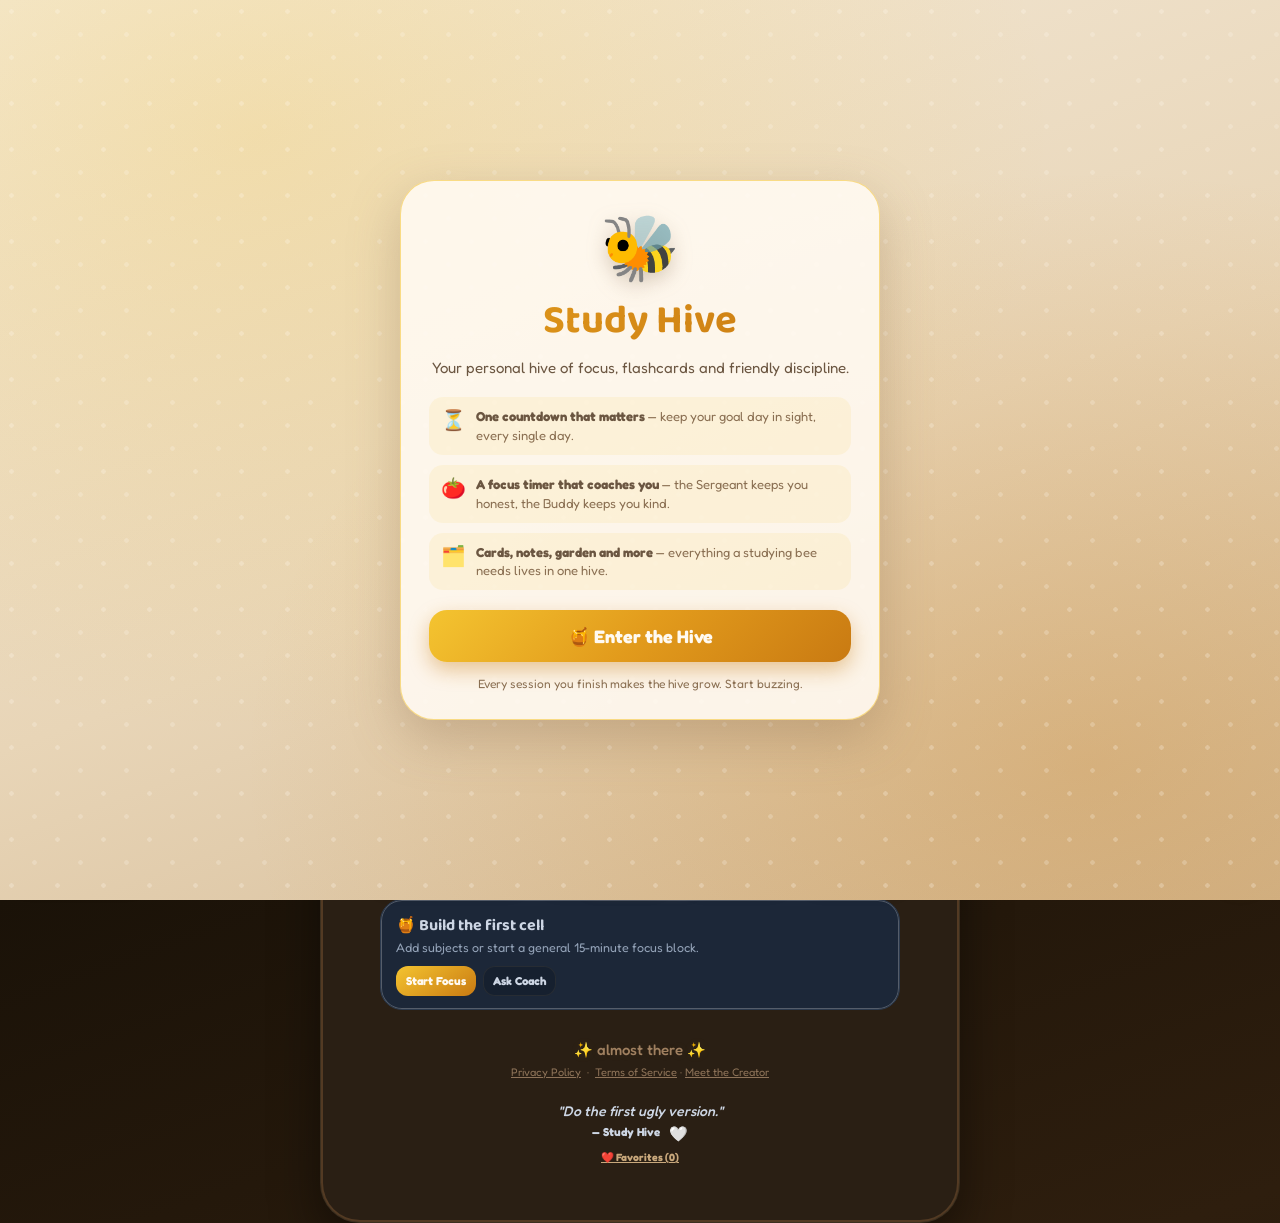
==== commit 957c60bb: "Add files via upload" ====
--- a/index.html
+++ b/index.html
@@ -1,25 +1,26 @@
 <!DOCTYPE html>
 <!--
   Study Hive — Proprietary Source Code
-  Copyright © 2026 the Creator. All rights reserved.
-
-  Sole owner / copyright holder: the Creator
-  Contact: studyhive.co.za@gmail.com
+  Copyright © 2026 Omphemetse Mogale. All rights reserved.
+
+  Sole owner / copyright holder: Omphemetse Mogale
+  Contact: omphemetse.mogale0409@gmail.com
 
   This file and the Study Hive project may not be copied, cloned, rebranded,
   resold, redistributed, hosted, mirrored, sublicensed, or used to create
-  derivative works without written permission from the Creator.
+  derivative works without written permission from Omphemetse Mogale.
+  See LICENSE.txt and COPYRIGHT_NOTICE.txt in this repository.
 -->
 <html lang="en">
 <head>
 <script src="js/01-idle-timer-scheduler.js"></script>
 
 <meta charset="UTF-8">
-<meta name="author" content="the Creator">
-<meta name="copyright" content="Copyright © 2026 the Creator. All rights reserved.">
-<meta name="owner" content="the Creator">
-<meta name="contact" content="studyhive.co.za@gmail.com">
-<meta name="rights" content="Proprietary. No copying, cloning, rebranding, resale, redistribution, or derivative works without written permission.">
+<meta name="author" content="Omphemetse Mogale">
+<meta name="copyright" content="Copyright © 2026 Omphemetse Mogale. All rights reserved.">
+<meta name="owner" content="Omphemetse Mogale">
+<meta name="contact" content="omphemetse.mogale0409@gmail.com">
+<meta name="rights" content="Proprietary. No copying, cloning, rebranding, resale, redistribution, or derivative works without written permission. See LICENSE.txt.">
 <meta name="viewport" content="width=device-width, initial-scale=1.0, viewport-fit=cover, maximum-scale=5.0">
 <title>Study Hive — Countdown, Focus & Flashcards</title>
 <link rel="icon" href="data:image/svg+xml,<svg xmlns=%22http://www.w3.org/2000/svg%22 viewBox=%220 0 100 100%22><text y=%22.9em%22 font-size=%2290%22>🐝</text></svg>">
@@ -32,37 +33,95 @@
 </head>
 <body class="startup-soft">
 <div class="startup-honey-glow" id="startupHoneyGlow" aria-hidden="true"><span>🐝</span></div>
+<!-- ===== FRONT PAGE: welcome screen (shows first on every visit) ===== -->
+<div class="welcome-screen" id="welcomeScreen" role="dialog" aria-label="Welcome to Study Hive">
+  <div class="welcome-honeycomb" aria-hidden="true"></div>
+  <div class="welcome-card">
+    <div class="welcome-bee" id="welcomeBee">🐝</div>
+    <h1 class="welcome-title">Study Hive</h1>
+    <p class="welcome-tagline">Your personal hive of focus, flashcards and friendly discipline.</p>
+    <div class="welcome-bullets">
+      <div class="welcome-bullet"><span>⏳</span><p><b>One countdown that matters</b> — keep your goal day in sight, every single day.</p></div>
+      <div class="welcome-bullet"><span>🍅</span><p><b>A focus timer that coaches you</b> — the Sergeant keeps you honest, the Buddy keeps you kind.</p></div>
+      <div class="welcome-bullet"><span>🗂️</span><p><b>Cards, notes, garden and more</b> — everything a studying bee needs lives in one hive.</p></div>
+    </div>
+    <button class="welcome-enter-btn" id="welcomeEnterBtn">🍯 Enter the Hive</button>
+    <p class="welcome-footnote">Every session you finish makes the hive grow. Start buzzing.</p>
+  </div>
+</div>
 <script src="js/02-startup-fade.js"></script>
 <div class="onboard-veil" id="onboardVeil">
   <div class="onboard-card">
     <div class="onboard-bee">🐝</div>
     <h2>Welcome to Study Hive</h2>
-    <p class="onboard-sub">Quick setup — the hive uses this to build your subjects, daily goal and coaching style. You can change it later.</p>
-    <label class="onboard-label" for="onboardName">What should we call you?</label>
-    <input type="text" id="onboardName" class="onboard-input" placeholder="e.g. Sam" maxlength="24">
-    <label class="onboard-label" for="onboardGoal">What are you counting down to?</label>
-    <input type="text" id="onboardGoal" class="onboard-input" placeholder="e.g. Finals, Graduation, SATs" maxlength="40">
-    <label class="onboard-label" for="onboardDate">When is it?</label>
-    <input type="date" id="onboardDate" class="onboard-input">
-    <label class="onboard-label" for="onboardSubjects">What subjects should the hive track?</label>
-    <textarea id="onboardSubjects" class="onboard-input" rows="2" placeholder="Maths, Biology, English..." style="resize:vertical;"></textarea>
-    <label class="onboard-label" for="onboardDailyGoal">Daily study goal (minutes)</label>
-    <input type="number" id="onboardDailyGoal" class="onboard-input" min="10" max="480" value="60">
-    <label class="onboard-label" for="onboardVibe">How should the hive coach you?</label>
-    <select id="onboardVibe" class="onboard-input">
-      <option value="balanced" selected>Balanced — supportive but honest</option>
-      <option value="calm">Calm — gentle reminders</option>
-      <option value="strict">Strict — drill-sergeant energy</option>
-      <option value="fun">Fun — jokes and tiny challenges</option>
-    </select>
-    <label style="display:flex; align-items:flex-start; gap:8px; text-align:left; font-size:12px; color:var(--brown); margin-top:12px; line-height:1.35;">
-      <input type="checkbox" id="onboardMobileMode" style="margin-top:2px;"> Use the simplified mobile layout on this device
-    </label>
-    <label class="onboard-label" for="onboardWorry">Biggest thing you want help with</label>
-    <textarea id="onboardWorry" class="onboard-input" rows="2" placeholder="e.g. procrastination, exam panic, staying consistent..." style="resize:vertical;"></textarea>
-    <label class="onboard-label" for="onboardPledge">Write a pledge to yourself</label>
-    <textarea id="onboardPledge" class="onboard-input" rows="2" placeholder="I promise to show up honestly, one focused session at a time." style="resize:vertical;"></textarea>
-    <button class="onboard-start-btn" id="onboardStartBtn">Start my hive 🍯</button>
+    <p class="onboard-sub">A few short questions and your hive is built around you. One at a time — no rush.</p>
+
+    <!-- Bee slider: shows how far through setup you are -->
+    <div class="onboard-slider-wrap">
+      <div class="onboard-slider-track">
+        <div class="onboard-slider-fill" id="onboardSliderFill"></div>
+        <span class="onboard-slider-bee" id="onboardSliderBee">🐝</span>
+      </div>
+      <div class="onboard-slider-label" id="onboardSliderLabel">Step 1 of 9</div>
+    </div>
+
+    <div class="onboard-step" data-step="1">
+      <label class="onboard-label" for="onboardName">What should we call you?</label>
+      <input type="text" id="onboardName" class="onboard-input" placeholder="e.g. Sam" maxlength="24">
+      <p class="onboard-step-hint">Your name personalises your hive — the Sergeant and Buddy Bee will use it. You can skip this if you like.</p>
+    </div>
+    <div class="onboard-step" data-step="2">
+      <label class="onboard-label" for="onboardGoal">What are you counting down to?</label>
+      <input type="text" id="onboardGoal" class="onboard-input" placeholder="e.g. Finals, Graduation, SATs" maxlength="40">
+      <p class="onboard-step-hint">This becomes the big goal on your countdown card. Pick something that will feel amazing to reach.</p>
+    </div>
+    <div class="onboard-step" data-step="3">
+      <label class="onboard-label" for="onboardDate">When is it?</label>
+      <input type="date" id="onboardDate" class="onboard-input">
+      <p class="onboard-step-hint">Your countdown counts down to this day. Already set to 90 days from now — change it if yours is sooner or later.</p>
+    </div>
+    <div class="onboard-step" data-step="4">
+      <label class="onboard-label" for="onboardSubjects">What subjects should the hive track?</label>
+      <textarea id="onboardSubjects" class="onboard-input" rows="2" placeholder="Maths, Biology, English..." style="resize:vertical;"></textarea>
+      <p class="onboard-step-hint">Separate with commas. Each subject gets its own progress so you can see where the effort is going.</p>
+    </div>
+    <div class="onboard-step" data-step="5">
+      <label class="onboard-label" for="onboardDailyGoal">Daily study goal (minutes)</label>
+      <input type="number" id="onboardDailyGoal" class="onboard-input" min="10" max="480" value="60">
+      <p class="onboard-step-hint">A realistic daily target keeps the hive honest. Start smaller than you think — 60 minutes done well beats 3 hours done badly.</p>
+    </div>
+    <div class="onboard-step" data-step="6">
+      <label class="onboard-label" for="onboardVibe">How should the hive coach you?</label>
+      <select id="onboardVibe" class="onboard-input">
+        <option value="balanced" selected>Balanced — supportive but honest</option>
+        <option value="calm">Calm — gentle reminders</option>
+        <option value="strict">Strict — drill-sergeant energy</option>
+        <option value="fun">Fun — jokes and tiny challenges</option>
+      </select>
+      <p class="onboard-step-hint">This sets the coaching tone across the whole hive. You can change it anytime in Settings.</p>
+    </div>
+    <div class="onboard-step" data-step="7">
+      <label style="display:flex; align-items:flex-start; gap:8px; text-align:left; font-size:12px; color:var(--brown); margin-top:12px; line-height:1.35;">
+        <input type="checkbox" id="onboardMobileMode" style="margin-top:2px;"> Use the simplified mobile layout on this device
+      </label>
+      <p class="onboard-step-hint">Recommended if you study on a phone — it keeps the hive tidy on small screens. Tick it and the layout adapts.</p>
+    </div>
+    <div class="onboard-step" data-step="8">
+      <label class="onboard-label" for="onboardWorry">Biggest thing you want help with</label>
+      <textarea id="onboardWorry" class="onboard-input" rows="2" placeholder="e.g. procrastination, exam panic, staying consistent..." style="resize:vertical;"></textarea>
+      <p class="onboard-step-hint">The hive coach reads this and aims its advice at your real struggle. Be honest — nobody else sees it.</p>
+    </div>
+    <div class="onboard-step" data-step="9">
+      <label class="onboard-label" for="onboardPledge">Write a pledge to yourself</label>
+      <textarea id="onboardPledge" class="onboard-input" rows="2" placeholder="I promise to show up honestly, one focused session at a time." style="resize:vertical;"></textarea>
+      <p class="onboard-step-hint">Finish the sentence below — it becomes your pledge. It stays under your countdown as a quiet reminder of why you started.</p>
+    </div>
+
+    <div class="onboard-nav">
+      <button type="button" class="onboard-nav-btn" id="onboardPrevBtn">← Back</button>
+      <button type="button" class="onboard-nav-btn primary" id="onboardNextBtn">Next →</button>
+    </div>
+    <button class="onboard-start-btn" id="onboardStartBtn" style="display:none;">Start my hive 🍯</button>
     <button class="onboard-skip-btn" id="onboardSkipBtn">Skip for now</button>
   </div>
 </div>
@@ -782,7 +841,7 @@
 
   <div class="hive-progress-wrap">
     <div class="hive-progress-label">Hive Progress</div>
-    <div class="hive-progress-track"><div class="hive-progress-fill" id="hiveFill"></div></div>
+    <div class="hive-progress-track"><div class="hive-progress-fill" id="hiveFill"></div><span class="hive-progress-bee" id="hiveProgressBee">🐝</span></div>
     <div class="hive-progress-pct" id="hivePct">0%</div>
   </div>
 
@@ -844,7 +903,7 @@
       <a href="study-hive-terms-of-service.html">Terms of Service</a> ·
       <!-- The old host (Cloudflare) rewrote this to a /cdn-cgi/ email-protection
            URL that only worked there. On GitHub Pages a plain mailto: works. -->
-      <a href="mailto:studyhive.co.za@gmail.com">Meet the Creator</a>
+      <a href="mailto:omphemetse.mogale0409@gmail.com">Meet the Creator</a>
     </div>
 
     <div class="quote-rotator" id="quoteRotator">
@@ -1162,6 +1221,8 @@
 <!-- STARTUP DIAGNOSTICS: reports only real local JavaScript errors -->
 
 <script src="js/53-error-log.js"></script>
+<script src="js/54-welcome-screen.js"></script>
+<script src="js/55-onboarding-wizard.js"></script>
 
 </body>
 </html>
--- a/css/styles.css
+++ b/css/styles.css
@@ -2863,7 +2863,7 @@
 
 /* ===== style block 12 ===== */
 
-  .admin-panel { position:fixed; inset:50% auto auto 50%; transform:translate(-50%,-50%); z-index:700; width:min(760px,94vw); max-height:86vh; overflow:auto; display:none; background:var(--pearl); color:var(--deep-brown); border-radius:28px; padding:22px; box-shadow:0 30px 90px rgba(0,0,0,.48); }
+  .admin-panel { position:fixed; inset:50% auto auto 50%; transform:translate(-50%,-50%); z-index:100000; width:min(760px,94vw); max-height:86vh; overflow:auto; display:none; background:var(--pearl); color:var(--deep-brown); border-radius:28px; padding:22px; box-shadow:0 30px 90px rgba(0,0,0,.48); }
   .admin-panel.show { display:block; }
   body.night-mode .admin-panel { background:#16202f; color:#cdd6e4; }
   .admin-grid { display:grid; grid-template-columns:repeat(2,minmax(0,1fr)); gap:10px; }
@@ -4487,8 +4487,8 @@
 
   /* These classes only affect the Old and Both settings. New/Off remain
      controlled by the app's existing bee-style toggle. */
-  body.bee-style-old .bee-wrap.balance-hidden,
-  body.bee-style-both .bee-wrap.balance-hidden { display:none !important; }
+  /* Old bees are rare now: extras beyond the target are always hidden. */
+  .bee-wrap.balance-hidden { display:none !important; }
 
 
 /* ===== style block 48 ===== */
@@ -4538,3 +4538,116 @@
   .startup-report-btn{width:100%;margin-top:10px;border:1.5px dashed var(--tan);border-radius:11px;padding:8px;background:transparent;color:var(--brown);font:800 11px 'Fredoka',sans-serif;cursor:pointer}
   .startup-report-box{margin-top:8px;white-space:pre-wrap;max-height:145px;overflow:auto;border-radius:10px;padding:9px;background:var(--cream);color:var(--deep-brown);font:11px/1.4 ui-monospace,SFMono-Regular,Menlo,monospace}
   body.night-mode .startup-report-box{background:#1c2738;color:#cdd6e4}
+
+/* ==========================================================================
+   NEW FEATURES — welcome screen, step-by-step setup, bee sliders
+   ========================================================================== */
+
+/* ---------- Welcome screen (front page, shows first every visit) ---------- */
+.welcome-screen {
+  position: fixed; inset: 0; z-index: 99999;
+  display: flex; align-items: center; justify-content: center;
+  background:
+    radial-gradient(ellipse at 20% 15%, rgba(244,196,48,0.22), transparent 55%),
+    radial-gradient(ellipse at 85% 85%, rgba(201,122,18,0.25), transparent 55%),
+    linear-gradient(160deg, #f4ead9 0%, #e8d5b7 55%, #d3b995 100%);
+  overflow: hidden; padding: 20px;
+}
+body.welcome-locked { overflow: hidden; }
+.welcome-screen.hidden { display: none; }
+
+.welcome-honeycomb {
+  position: absolute; inset: 0; opacity: 0.5; pointer-events: none;
+  background-image: radial-gradient(circle at 25% 25%, rgba(255,250,242,0.5) 2px, transparent 2.5px),
+                    radial-gradient(circle at 75% 75%, rgba(255,250,242,0.45) 2px, transparent 2.5px);
+  background-size: 46px 46px;
+}
+.welcome-card {
+  position: relative; max-width: 480px; width: 100%; text-align: center;
+  background: rgba(255,250,242,0.9); border-radius: 34px;
+  padding: 34px 28px 28px; box-shadow: 0 18px 50px rgba(139,111,82,0.35);
+  border: 1px solid rgba(244,196,48,0.55);
+}
+.welcome-bee {
+  font-size: 64px; line-height: 1; display: inline-block;
+  animation: welcomeFloat 2.6s ease-in-out infinite;
+  filter: drop-shadow(0 6px 10px rgba(139,111,82,0.35));
+}
+@keyframes welcomeFloat {
+  0%, 100% { transform: translateY(0) rotate(-4deg); }
+  50% { transform: translateY(-12px) rotate(4deg); }
+}
+.welcome-title {
+  font-family: 'Baloo 2', 'Fredoka', sans-serif; font-size: 40px; margin: 10px 0 4px;
+  background: linear-gradient(120deg, #e29b1c, #c97a12);
+  -webkit-background-clip: text; background-clip: text; color: transparent;
+}
+.welcome-tagline { font-size: 15px; color: var(--deep-brown); margin: 0 0 18px; line-height: 1.5; }
+.welcome-bullets { text-align: left; margin: 0 0 20px; display: flex; flex-direction: column; gap: 10px; }
+.welcome-bullet { display: flex; gap: 10px; align-items: flex-start; background: rgba(244,196,48,0.10); border-radius: 14px; padding: 10px 12px; }
+.welcome-bullet span { font-size: 20px; line-height: 1.3; }
+.welcome-bullet p { margin: 0; font-size: 13px; color: var(--brown); line-height: 1.45; }
+.welcome-bullet b { color: var(--deep-brown); }
+.welcome-enter-btn {
+  width: 100%; padding: 15px 20px; font-size: 18px; font-weight: 700; cursor: pointer;
+  font-family: 'Fredoka', sans-serif; color: var(--pearl);
+  background: linear-gradient(135deg, #f4c430, #e29b1c, #c97a12);
+  border: none; border-radius: 18px; box-shadow: 0 8px 20px rgba(201,122,18,0.4);
+  transition: transform 0.12s ease, box-shadow 0.2s ease;
+}
+.welcome-enter-btn:hover { box-shadow: 0 10px 26px rgba(201,122,18,0.55); transform: translateY(-2px); }
+.welcome-enter-btn:active { transform: scale(0.96); }
+.welcome-footnote { font-size: 12px; color: var(--brown); margin: 14px 0 0; }
+@media (max-width: 520px) {
+  .welcome-card { padding: 24px 18px 20px; }
+  .welcome-title { font-size: 32px; }
+  .welcome-bee { font-size: 52px; }
+}
+
+/* ---------- Onboarding: bee slider + one-step-at-a-time ---------- */
+.onboard-slider-wrap { margin: 14px 0 16px; }
+.onboard-slider-track {
+  position: relative; height: 14px; border-radius: 10px;
+  background: var(--tan); border: 1px solid rgba(139,111,82,0.25); overflow: visible;
+}
+.onboard-slider-fill {
+  position: absolute; left: 0; top: 0; bottom: 0; width: 0%; border-radius: 10px;
+  background: linear-gradient(90deg, #f4c430, #e29b1c);
+  transition: width 0.45s cubic-bezier(.2,.8,.2,1);
+}
+.onboard-slider-bee {
+  position: absolute; top: 50%; left: 0%; font-size: 18px; line-height: 1;
+  transform: translate(-50%, -50%);
+  transition: left 0.45s cubic-bezier(.2,.8,.2,1);
+  filter: drop-shadow(0 1px 2px rgba(0,0,0,0.3));
+  z-index: 2;
+}
+.onboard-slider-label { text-align: center; font-size: 12px; color: var(--brown); font-weight: 600; margin-top: 6px; }
+.onboard-step { display: none; animation: stepIn 0.3s ease; }
+.onboard-step.active { display: block; }
+@keyframes stepIn { from { opacity: 0; transform: translateY(8px); } to { opacity: 1; transform: translateY(0); } }
+.onboard-step-hint { font-size: 12px; color: var(--brown); line-height: 1.5; margin: 8px 0 0; }
+.onboard-nav { display: flex; gap: 10px; margin-top: 16px; }
+.onboard-nav-btn {
+  flex: 1; padding: 11px; font-size: 14px; font-weight: 700; cursor: pointer;
+  font-family: 'Fredoka', sans-serif; border-radius: 14px;
+  background: var(--tan); color: var(--deep-brown); border: 1px solid rgba(139,111,82,0.3);
+  transition: transform 0.1s ease, background 0.2s ease;
+}
+.onboard-nav-btn:hover { background: #e0c9a6; }
+.onboard-nav-btn:active { transform: scale(0.96); }
+.onboard-nav-btn.primary {
+  background: linear-gradient(135deg, #f4c430, #e29b1c); color: var(--pearl);
+  border: none; box-shadow: 0 4px 12px rgba(201,122,18,0.35);
+}
+.onboard-nav-btn:disabled { opacity: 0.45; cursor: not-allowed; }
+
+/* ---------- Main-screen bee slider (rides the hive progress bar) ---------- */
+.hive-progress-track { position: relative; }
+.hive-progress-bee {
+  position: absolute; top: 50%; left: 0%; font-size: 15px; line-height: 1;
+  transform: translate(-50%, -50%); z-index: 2;
+  transition: left 1s ease;
+  filter: drop-shadow(0 1px 2px rgba(0,0,0,0.3));
+  pointer-events: none;
+}
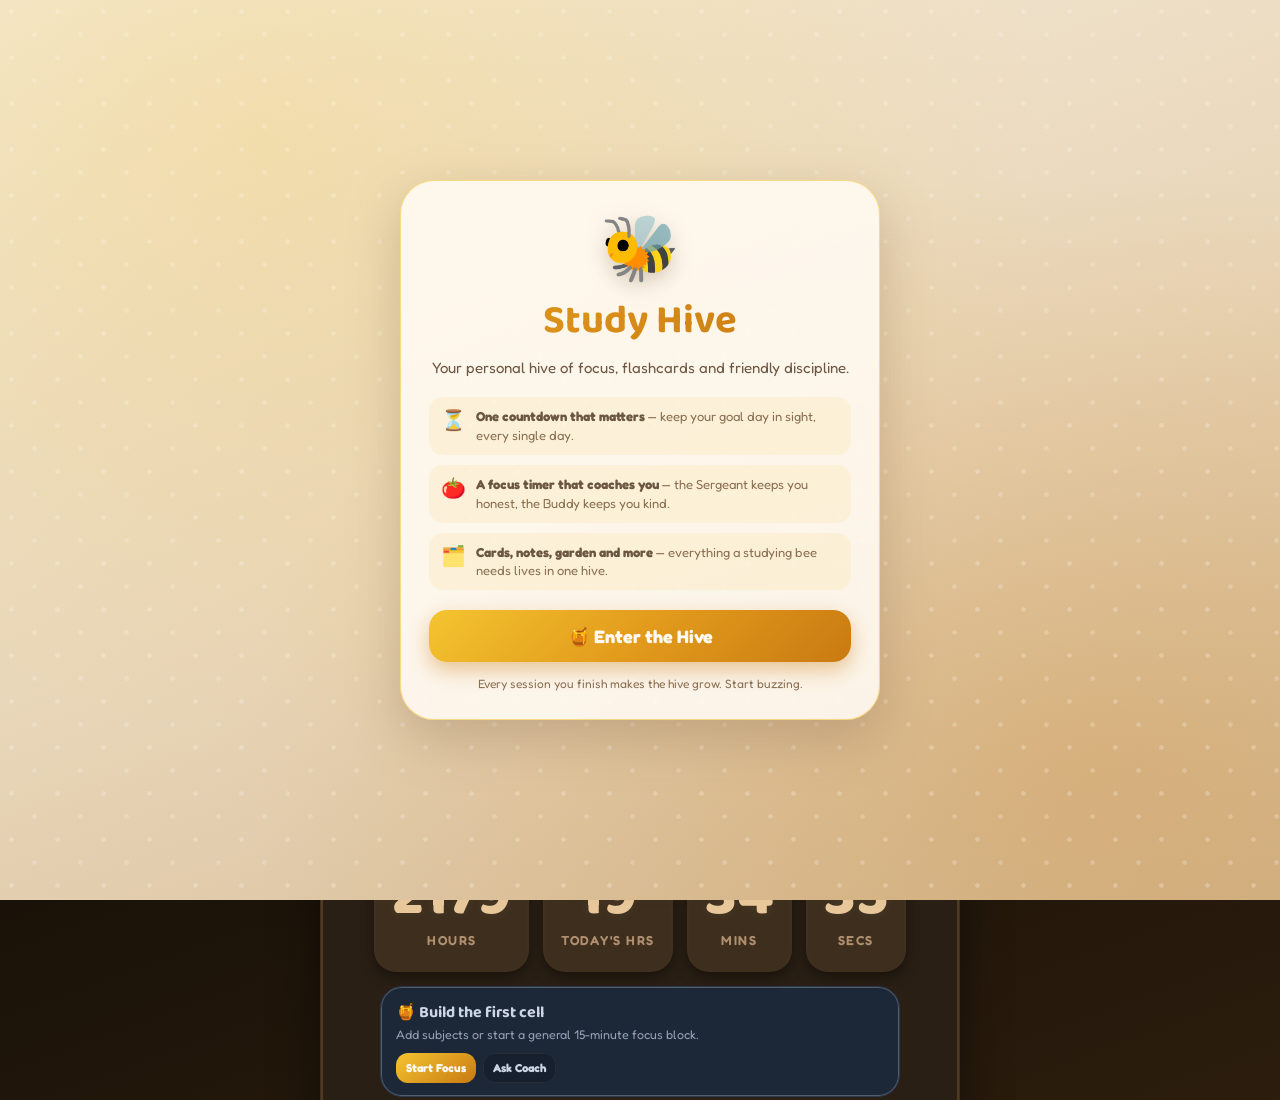
==== commit 59285bdb: "Add files via upload" ====
--- a/index.html
+++ b/index.html
@@ -856,6 +856,15 @@
     <div class="current-time" id="currentTime">--:--:--</div>
     <div class="current-date" id="currentDate">Loading...</div>
 
+    <div class="quote-rotator" id="quoteRotator">
+      <div class="quote-text" id="quoteText">Loading...</div>
+      <div class="quote-author" id="quoteAuthor">
+        <span id="quoteAuthorName"></span>
+        <button class="quote-fav-btn" id="quoteFavBtn" title="Save to favorites">🤍</button>
+      </div>
+      <button class="quote-fav-list-btn" id="quoteFavListBtn">❤️ Favorites (<span id="quoteFavCount">0</span>)</button>
+      <div class="quote-fav-popover" id="quoteFavPopover"></div>
+    </div>
     <div class="divider"></div>
 
     <div class="title-wrap">
@@ -906,15 +915,6 @@
       <a href="mailto:omphemetse.mogale0409@gmail.com">Meet the Creator</a>
     </div>
 
-    <div class="quote-rotator" id="quoteRotator">
-      <div class="quote-text" id="quoteText">Loading...</div>
-      <div class="quote-author" id="quoteAuthor">
-        <span id="quoteAuthorName"></span>
-        <button class="quote-fav-btn" id="quoteFavBtn" title="Save to favorites">🤍</button>
-      </div>
-      <button class="quote-fav-list-btn" id="quoteFavListBtn">❤️ Favorites (<span id="quoteFavCount">0</span>)</button>
-      <div class="quote-fav-popover" id="quoteFavPopover"></div>
-    </div>
   </div>
 
   <div class="celebration-overlay" id="celebrationOverlay">
--- a/css/styles.css
+++ b/css/styles.css
@@ -2307,10 +2307,18 @@
   #upgradeHubBtn:hover { transform: translateY(-2px); box-shadow: 0 14px 30px rgba(226,155,28,0.48); filter: brightness(1.04); }
   .upgrade-panel {
     position: fixed; inset: 50% auto auto 50%; transform: translate(-50%,-50%);
-    z-index: 120; width: min(980px, 94vw); max-height: 86vh; overflow: hidden;
+    z-index: 120; width: min(980px, 94vw);
+    /* HIVE STUDIO SCROLL FIX: the panel used max-height + overflow:hidden with
+       auto-sized grid rows, so the inner panes grew to full content height and
+       got CLIPPED instead of scrolling (their overflow-y:auto had nothing to
+       scroll). A definite height + minmax(0,1fr) row + min-height:0 children
+       makes both the feature list and the tool body scroll properly. */
+    height: min(86vh, 920px); max-height: 86vh; overflow: hidden;
     background: var(--pearl); border-radius: 28px; box-shadow: 0 28px 70px rgba(70,45,18,.38);
-    display: none; grid-template-columns: 300px 1fr; color: var(--deep-brown);
-  }
+    display: none; grid-template-columns: 300px 1fr; grid-template-rows: minmax(0, 1fr);
+    color: var(--deep-brown);
+  }
+  .upgrade-sidebar, .upgrade-body { min-height: 0; }
   .upgrade-panel.show { display: grid; animation: upgPanelIn .28s cubic-bezier(.18,.9,.24,1.12); }
   @keyframes upgPanelIn { from { opacity:0; transform: translate(-50%,-47%) scale(.97); } to { opacity:1; transform: translate(-50%,-50%) scale(1); } }
   body.night-mode .upgrade-panel { background:#16202f; color:#cdd6e4; box-shadow: 0 28px 70px rgba(0,0,0,.55); }
@@ -2374,9 +2382,9 @@
   .upg-full-overlay.show { display:flex; }
   .upg-full-overlay h2 { font-family:'Baloo 2',sans-serif; font-size:clamp(28px,7vw,56px); margin-bottom:8px; }
   @media (max-width: 760px) {
-    .upgrade-panel { grid-template-columns:1fr; width:94vw; }
-    .upgrade-sidebar { max-height:220px; border-right:none; border-bottom:1px solid rgba(139,111,82,.16); }
-    .upgrade-body { max-height:54vh; }
+    .upgrade-panel { grid-template-columns:1fr; grid-template-rows:auto minmax(0,1fr); width:94vw; height:88vh; }
+    .upgrade-sidebar { max-height:38vh; border-right:none; border-bottom:1px solid rgba(139,111,82,.16); }
+    .upgrade-body { max-height:none; }
     .upg-grid { grid-template-columns:1fr; }
     #upgradeHubBtn { bottom: calc(82px + env(safe-area-inset-bottom)); right: 10px; }
   }
@@ -4651,3 +4659,163 @@
   filter: drop-shadow(0 1px 2px rgba(0,0,0,0.3));
   pointer-events: none;
 }
+
+/* ---------- Quote favorites: remove button ---------- */
+.quote-fav-remove {
+  background: none; border: none; cursor: pointer;
+  color: var(--brown); font-size: 12px; padding: 0 2px; margin-left: 4px;
+  opacity: 0.6; border-radius: 6px; line-height: 1;
+}
+.quote-fav-remove:hover { opacity: 1; color: var(--rose, #c1392b); background: rgba(193,57,43,0.1); }
+body.night-mode .quote-fav-remove { color: #cdd6e4; }
+
+/* ==========================================================================
+   ROUND 3 — heart button, More Tools size, pledge card, admin modal,
+   lofi volume slider, bee model hats & polish
+   ========================================================================== */
+
+/* ---------- Quote heart: bigger, easier to tap, always visible ---------- */
+.quote-fav-btn {
+  font-size: 19px !important; padding: 4px 8px; margin-left: 8px;
+  border-radius: 10px; line-height: 1; touch-action: manipulation;
+  -webkit-tap-highlight-color: transparent;
+}
+.quote-fav-btn:hover { transform: scale(1.2); background: rgba(244,196,48,.18); }
+.quote-fav-btn:active { transform: scale(0.9); }
+.quote-fav-list-btn {
+  margin-top: 8px; background: rgba(244,196,48,.16); border: 1px solid rgba(226,155,28,.3);
+  color: var(--deep-brown); border-radius: 12px; padding: 6px 12px; font-weight: 800;
+  font-size: 12.5px; cursor: pointer; font-family: 'Fredoka', sans-serif;
+  touch-action: manipulation;
+}
+.quote-fav-list-btn:hover { background: rgba(244,196,48,.28); }
+
+/* ---------- More Tools: a bit larger, not too large ---------- */
+.misc-panel { width: 320px; padding: 20px; }
+.misc-panel h4 { font-size: 16px; margin-bottom: 14px; }
+.misc-panel .settings-action-btn, .misc-panel .breathing-action-btn, .misc-panel .settings-danger-btn {
+  font-size: 14px; padding: 11px 14px; }
+.misc-panel .notes-textarea, .misc-panel .onboard-input { font-size: 14px; }
+.misc-btn { font-size: 14px; padding: 8px 12px; }
+@media (max-width: 780px) {
+  .misc-panel { width: min(320px, 92vw); }
+}
+
+/* ---------- Pledge: expandable card that opens/closes ---------- */
+.pledge-card {
+  margin: 12px auto 0; max-width: 92%; border-radius: 18px;
+  background: rgba(244,196,48,.14); border: 1px solid rgba(226,155,28,.22);
+  overflow: hidden; text-align: left;
+}
+.pledge-head {
+  width: 100%; display: flex; align-items: center; gap: 8px;
+  padding: 10px 14px; background: none; border: none; cursor: pointer;
+  font-family: 'Fredoka', sans-serif; color: var(--deep-brown); font-size: 13px; font-weight: 800;
+  touch-action: manipulation; -webkit-tap-highlight-color: transparent;
+}
+.pledge-head:hover { background: rgba(244,196,48,.10); }
+.pledge-chev { margin-left: auto; font-size: 11px; color: var(--brown); transition: transform .25s ease; flex: none; }
+.pledge-card.pledge-open .pledge-chev { transform: rotate(180deg); }
+.pledge-head-text { flex: 1; white-space: nowrap; overflow: hidden; text-overflow: ellipsis; }
+.pledge-card.pledge-open .pledge-head-text { white-space: normal; }
+.pledge-body {
+  max-height: 0; opacity: 0; overflow: hidden;
+  transition: max-height .35s ease, opacity .3s ease, padding .3s ease;
+  padding: 0 14px; font-size: 13px; line-height: 1.5; color: var(--deep-brown); font-weight: 600;
+}
+.pledge-card.pledge-open .pledge-body { max-height: 260px; opacity: 1; padding: 2px 14px 12px; }
+.pledge-actions { display: flex; gap: 8px; margin-top: 8px; }
+.pledge-actions button {
+  border: none; background: transparent; color: var(--brown); text-decoration: underline;
+  cursor: pointer; font-weight: 800; font-size: 12px; font-family: 'Fredoka', sans-serif;
+  padding: 2px 4px;
+}
+body.night-mode .pledge-card { background: #3d2e1e; color: #e8c89a; border-color: rgba(226,155,28,.2); }
+body.night-mode .pledge-head { color: #e8c89a; }
+body.night-mode .pledge-body { color: #e8c89a; }
+body.night-mode .pledge-head:hover { background: rgba(244,196,48,.08); }
+
+/* ---------- Admin code modal (mobile-friendly, no prompt()) ---------- */
+.admin-lock-veil {
+  position: fixed; inset: 0; z-index: 100010; display: none;
+  align-items: center; justify-content: center; padding: 20px;
+  background: rgba(43,33,23,.55); backdrop-filter: blur(4px);
+}
+.admin-lock-veil.show { display: flex; }
+.admin-lock-card {
+  width: min(340px, 92vw); background: var(--pearl); border-radius: 22px;
+  padding: 22px; box-shadow: 0 24px 70px rgba(0,0,0,.4); text-align: center;
+}
+body.night-mode .admin-lock-card { background: #16202f; }
+.admin-lock-card h3 { font-family: 'Baloo 2', sans-serif; margin: 0 0 6px; font-size: 20px; color: var(--deep-brown); }
+body.night-mode .admin-lock-card h3 { color: #e8c89a; }
+.admin-lock-card p { font-size: 12px; color: var(--brown); margin: 0 0 14px; line-height: 1.45; }
+body.night-mode .admin-lock-card p { color: #94a3b8; }
+.admin-lock-input {
+  width: 100%; border: 2px solid var(--tan); border-radius: 14px; padding: 12px;
+  font-size: 16px; text-align: center; font-family: 'Fredoka', sans-serif;
+  background: var(--cream); color: var(--deep-brown); outline: none; margin-bottom: 12px;
+}
+.admin-lock-input:focus { border-color: var(--honey2); }
+.admin-lock-row { display: flex; gap: 10px; }
+.admin-lock-row button {
+  flex: 1; padding: 11px; border: none; border-radius: 14px; cursor: pointer;
+  font-family: 'Fredoka', sans-serif; font-weight: 900; font-size: 14px;
+  background: linear-gradient(135deg, var(--honey1), var(--honey3)); color: var(--pearl);
+}
+.admin-lock-row button.secondary { background: var(--tan); color: var(--deep-brown); }
+
+/* ---------- Lofi volume slider ---------- */
+.lofi-volume-box {
+  display: flex; align-items: center; gap: 10px; margin: 10px 0 4px;
+  padding: 9px 12px; border-radius: 14px; background: rgba(244,196,48,.12);
+}
+.lofi-volume-box label { font-size: 12px; font-weight: 850; color: var(--deep-brown); flex: none; }
+.lofi-volume-box .lofi-volume-value { font-size: 11px; color: var(--brown); font-weight: 700; min-width: 34px; text-align: right; }
+.lofi-volume-box input[type=range] { flex: 1; accent-color: var(--honey2); height: 22px; }
+body.night-mode .lofi-volume-box label { color: #e8c89a; }
+body.night-mode .lofi-volume-box { background: rgba(244,196,48,.08); }
+
+/* ---------- Bee model hats: sit ON the head, not floating ---------- */
+.hive-bee-el.model-seedling .bee-core::before,
+.hive-bee-el.model-scholar .bee-core::before,
+.hive-bee-el.model-chemist .bee-core::before,
+.hive-bee-el.model-golden .bee-core::before,
+.hive-bee-el.model-royal .bee-core::before {
+  position: absolute; right: -1px; top: -2px; font-size: 12px; z-index: 6;
+  filter: drop-shadow(0 1px 1px rgba(0,0,0,.3));
+  transform: rotate(-8deg); animation: beeHatSettle 3.2s ease-in-out infinite;
+}
+@keyframes beeHatSettle {
+  0%, 100% { transform: rotate(-8deg) translateY(0); }
+  50% { transform: rotate(-5deg) translateY(-1px); }
+}
+/* Queen crown sits on her head too */
+.hive-bee-el.type-queen .bee-crown-art { top: -3px; left: 26px; font-size: 14px; }
+
+/* ---------- New bee art: small polish (keeps the models) ---------- */
+.bee-body-art {
+  border-radius: 60% 48% 48% 60%;
+  background:
+    linear-gradient(180deg, rgba(255,255,255,.35), transparent 45%),
+    repeating-linear-gradient(90deg, #ffd85c 0 5px, #27221c 5px 8px, #ffd85c 8px 12px);
+}
+.bee-head-art {
+  background: radial-gradient(circle at 35% 30%, #4a4038, #2b241d 70%);
+}
+.bee-eye-art { width: 3.5px; height: 3.5px; border-radius: 50%; background: #fff; box-shadow: 0 0 1px rgba(0,0,0,.4); }
+.bee-wing-art {
+  background: radial-gradient(circle at 35% 30%, rgba(255,255,255,.98), rgba(190,225,255,.7) 60%, rgba(255,255,255,.18));
+  animation: beeWingFlap .12s ease-in-out infinite alternate, beeWingShimmer 2.1s ease-in-out infinite;
+}
+@keyframes beeWingShimmer { 0%,100% { opacity: .95; } 50% { opacity: .7; } }
+.bee-core { filter: drop-shadow(0 2px 4px rgba(91,63,25,.3)); }
+.bee-antenna-art { border-top-width: 2px; border-right-width: 2px; }
+
+/* ---------- Pledge nudge (when Calm/SOS opens it) ---------- */
+.pledge-card.pledge-nudge { animation: pledgeNudge 2.2s ease; box-shadow: 0 0 0 3px rgba(244,196,48,.5); }
+@keyframes pledgeNudge {
+  0%, 100% { transform: scale(1); }
+  25% { transform: scale(1.03); }
+  50% { transform: scale(1.01); }
+}
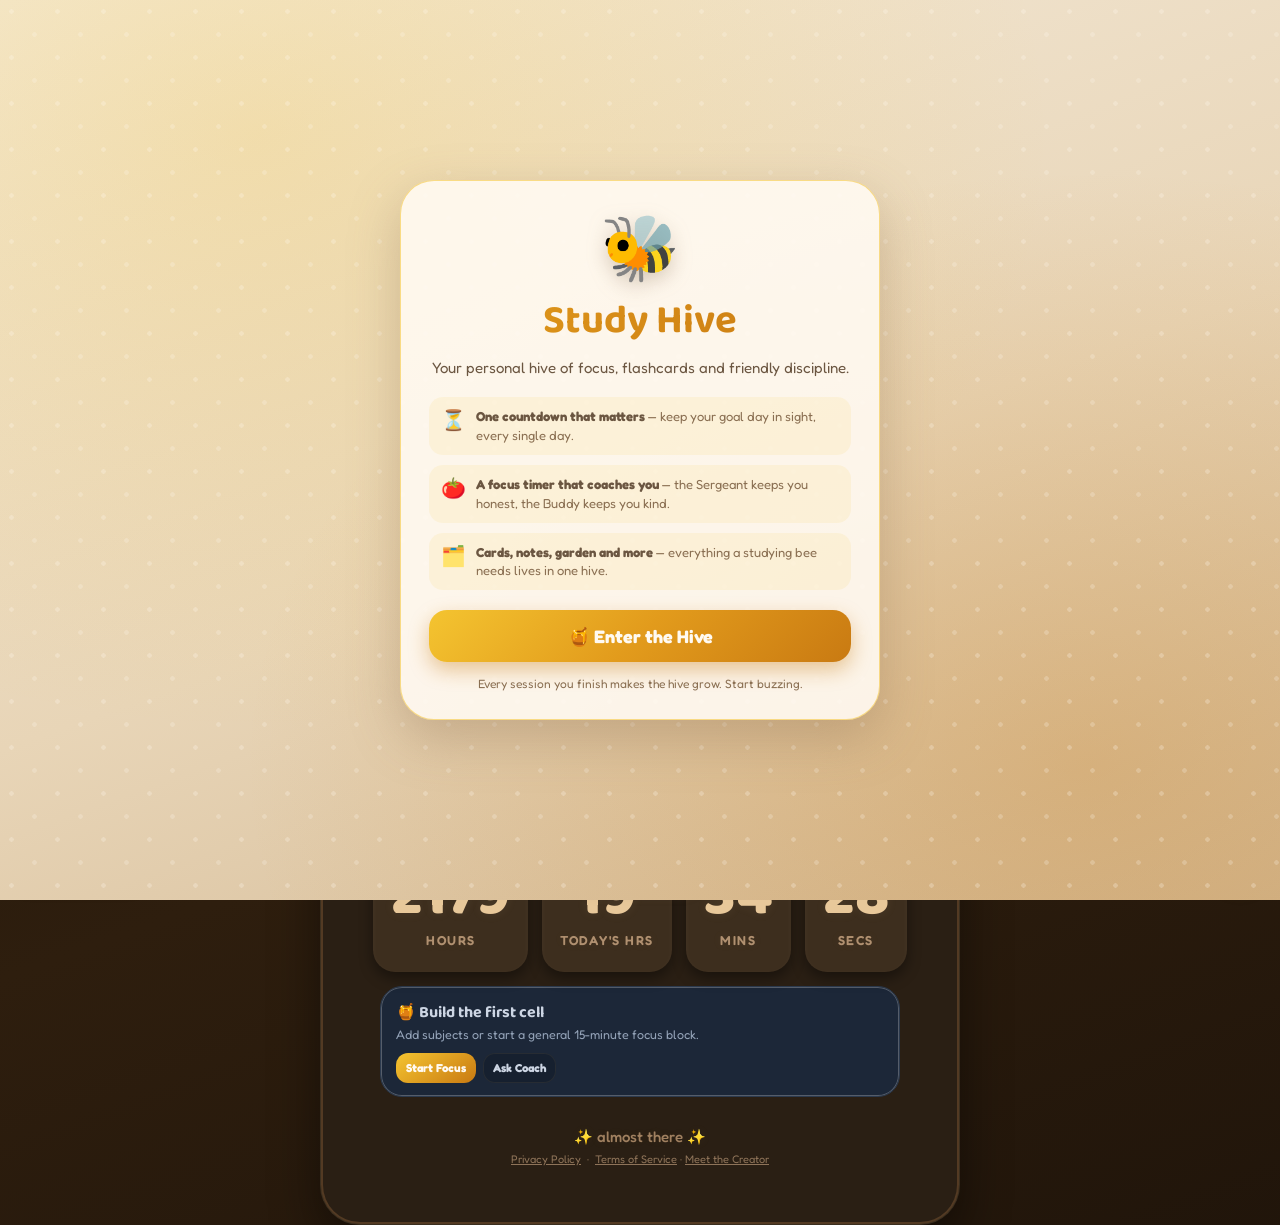
==== commit ffcbbe04: "Add files via upload" ====
--- a/index.html
+++ b/index.html
@@ -1223,6 +1223,8 @@
 <script src="js/53-error-log.js"></script>
 <script src="js/54-welcome-screen.js"></script>
 <script src="js/55-onboarding-wizard.js"></script>
+<script src="js/56-night-sky.js"></script>
+<script src="js/57-sergeant-v2.js"></script>
 
 </body>
 </html>
--- a/css/styles.css
+++ b/css/styles.css
@@ -2062,14 +2062,20 @@
   /* ===== Onboarding welcome overlay (first visit only) ===== */
   .onboard-veil {
     position: fixed; inset: 0; z-index: 200;
-    background: rgba(107,86,65,0.45); backdrop-filter: blur(3px);
+    /* IOS SCROLL FIX: no backdrop-filter here — a fixed overlay that both
+       blurs and scrolls is a documented iOS Safari bug that makes the scroll
+       area unresponsive on iPhone. Slightly more opaque bg instead. */
+    background: rgba(96,76,54,0.68);
     display: none; align-items: center; justify-content: center; padding: 20px;
+    overflow-y: auto; -webkit-overflow-scrolling: touch;
+    overscroll-behavior: contain; touch-action: pan-y;
   }
   .onboard-veil.show { display: flex; }
   .onboard-card {
     background: var(--pearl); border-radius: 26px; padding: 32px 28px;
     width: 100%; max-width: 360px; box-shadow: 0 24px 60px rgba(0,0,0,0.35);
     text-align: center;
+    margin: auto; /* the iOS-safe centering: fits -> centers, taller -> scrolls */
   }
   .onboard-bee { font-size: 40px; margin-bottom: 6px; }
   .onboard-card h2 {
@@ -2250,10 +2256,11 @@
   /* Smoother onboarding / first-start card */
   .onboard-veil {
     display: flex; opacity: 0; visibility: hidden; pointer-events: none;
+    /* backdrop-filter removed (iOS fixed-overlay scroll bug) — richer
+       gradient keeps the frosted feel */
     background:
-      radial-gradient(circle at 50% 35%, rgba(255,246,208,0.25), rgba(107,86,65,0.48) 64%),
-      rgba(107,86,65,0.42);
-    backdrop-filter: blur(8px) saturate(1.05);
+      radial-gradient(circle at 50% 35%, rgba(255,246,208,0.20), rgba(90,70,48,0.72) 64%),
+      rgba(96,76,54,0.66);
     transition: opacity 0.65s cubic-bezier(.2,.8,.2,1), visibility 0.65s step-end;
   }
   .onboard-veil.show {
@@ -4559,7 +4566,10 @@
     radial-gradient(ellipse at 20% 15%, rgba(244,196,48,0.22), transparent 55%),
     radial-gradient(ellipse at 85% 85%, rgba(201,122,18,0.25), transparent 55%),
     linear-gradient(160deg, #f4ead9 0%, #e8d5b7 55%, #d3b995 100%);
-  overflow: hidden; padding: 20px;
+  /* iOS scroll fix (same as onboarding): never clip the card on short screens */
+  overflow-y: auto; -webkit-overflow-scrolling: touch;
+  overscroll-behavior: contain; touch-action: pan-y;
+  padding: 20px;
 }
 body.welcome-locked { overflow: hidden; }
 .welcome-screen.hidden { display: none; }
@@ -4572,6 +4582,8 @@
 }
 .welcome-card {
   position: relative; max-width: 480px; width: 100%; text-align: center;
+  margin: auto; /* iOS-safe centering */
+  flex: none;
   background: rgba(255,250,242,0.9); border-radius: 34px;
   padding: 34px 28px 28px; box-shadow: 0 18px 50px rgba(139,111,82,0.35);
   border: 1px solid rgba(244,196,48,0.55);
@@ -4739,12 +4751,15 @@
 .admin-lock-veil {
   position: fixed; inset: 0; z-index: 100010; display: none;
   align-items: center; justify-content: center; padding: 20px;
-  background: rgba(43,33,23,.55); backdrop-filter: blur(4px);
+  background: rgba(43,33,23,0.72); /* blur removed: iOS fixed-overlay scroll bug */
+  overflow-y: auto; -webkit-overflow-scrolling: touch;
+  overscroll-behavior: contain; touch-action: pan-y;
 }
 .admin-lock-veil.show { display: flex; }
 .admin-lock-card {
   width: min(340px, 92vw); background: var(--pearl); border-radius: 22px;
   padding: 22px; box-shadow: 0 24px 70px rgba(0,0,0,.4); text-align: center;
+  margin: auto; flex: none;
 }
 body.night-mode .admin-lock-card { background: #16202f; }
 .admin-lock-card h3 { font-family: 'Baloo 2', sans-serif; margin: 0 0 6px; font-size: 20px; color: var(--deep-brown); }
@@ -4819,3 +4834,159 @@
   25% { transform: scale(1.03); }
   50% { transform: scale(1.01); }
 }
+
+/* ==========================================================================
+   ROUND 4 — sunset night mode visuals, sergeant upgrade + v2, new bee
+   models, shooting stars / planet collision, mobile 100x pass
+   ========================================================================== */
+
+/* ---------- NEW BEE MODELS (hats + colours) ---------- */
+.hive-bee-el.model-athlete .bee-core::before,
+.hive-bee-el.model-musician .bee-core::before,
+.hive-bee-el.model-scientist .bee-core::before,
+.hive-bee-el.model-explorer .bee-core::before,
+.hive-bee-el.model-astronaut .bee-core::before {
+  position: absolute; right: -1px; top: -2px; font-size: 12px; z-index: 6;
+  filter: drop-shadow(0 1px 1px rgba(0,0,0,.3));
+  transform: rotate(-8deg); animation: beeHatSettle 3.2s ease-in-out infinite;
+}
+.hive-bee-el.model-athlete .bee-core::before { content: '🏅'; }
+.hive-bee-el.model-musician .bee-core::before { content: '🎵'; }
+.hive-bee-el.model-scientist .bee-core::before { content: '🔬'; }
+.hive-bee-el.model-explorer .bee-core::before { content: '🧭'; }
+.hive-bee-el.model-astronaut .bee-core::before { content: '🚀'; }
+.hive-bee-el.model-athlete .bee-body-art { background: repeating-linear-gradient(90deg,#ffb3b3 0 5px,#27221c 5px 8px,#ffd85c 8px 12px); }
+.hive-bee-el.model-musician .bee-body-art { background: repeating-linear-gradient(90deg,#c9a7ff 0 5px,#27221c 5px 8px,#ffd85c 8px 12px); }
+.hive-bee-el.model-scientist .bee-body-art { background: repeating-linear-gradient(90deg,#a5e0ff 0 5px,#27221c 5px 8px,#ffd85c 8px 12px); }
+.hive-bee-el.model-explorer .bee-body-art { background: repeating-linear-gradient(90deg,#d7c9a3 0 5px,#27221c 5px 8px,#ffd85c 8px 12px); }
+.hive-bee-el.model-astronaut .bee-body-art { background: repeating-linear-gradient(90deg,#cfd6e6 0 5px,#3a4258 5px 8px,#ffd85c 8px 12px); }
+.hive-bee-el.model-astronaut { filter: drop-shadow(0 0 6px rgba(150,190,255,.55)); }
+
+/* ---------- SERGEANT VISUAL UPGRADE (classic) ---------- */
+.sergeant-persistent {
+  filter: drop-shadow(0 4px 10px rgba(139,111,82,0.35));
+  transition: filter .6s ease, transform .25s ease;
+}
+.sergeant-persistent:hover { filter: drop-shadow(0 0 16px rgba(244,196,48,.55)) drop-shadow(0 4px 10px rgba(139,111,82,.3)); transform: translateY(-50%) scale(1.06); }
+.sergeant-persistent .sergeant-bob { filter: drop-shadow(0 2px 3px rgba(60,40,10,.25)); }
+.sergeant-rank-badge {
+  position: absolute; top: -8px; left: 50%; transform: translateX(-50%);
+  background: #6b5a3e; color: #fffaf2; font-size: 9px; font-weight: 900;
+  padding: 2px 7px; border-radius: 8px; letter-spacing: .5px;
+  font-family: 'Baloo 2', 'Fredoka', sans-serif; white-space: nowrap;
+  box-shadow: 0 2px 6px rgba(0,0,0,.25); border: 1px solid rgba(255,255,255,.25);
+  z-index: 3;
+}
+.sergeant-rank-badge[data-rank="1"] { background: #7a6a50; }
+.sergeant-rank-badge[data-rank="2"] { background: #a8874f; }
+.sergeant-rank-badge[data-rank="3"] { background: linear-gradient(135deg,#d9b45c,#b8862f); border-color:#ffe9b0; }
+.sergeant-rank-badge[data-rank="4"] { background: linear-gradient(135deg,#c0c9d6,#8d99ab); border-color:#fff; }
+.sergeant-persistent .sergeant-fist { opacity:.85; }
+
+/* ---------- SERGEANT V2 (Squad Leader, test feature) ---------- */
+body.sergeant-v2 .sergeant-persistent { filter: drop-shadow(0 0 14px rgba(92,107,58,.5)) drop-shadow(0 4px 10px rgba(139,111,82,.3)); }
+body.sergeant-v2 .sergeant-persistent .sergeant-bob { animation: sergeantBob 2.2s ease-in-out infinite; }
+body.sergeant-v2 .sergeant-persistent .sergeant-rank-badge { background: #5c6b3a; border-color: rgba(255,255,255,.3); }
+body.sergeant-v2 .sergeant-persistent.anger-1 .sergeant-bob { animation-duration: 1.2s; }
+body.sergeant-v2 .sergeant-persistent.anger-2 .sergeant-bob { animation-duration: .8s; }
+body.sergeant-v2 .sergeant-persistent.anger-3 .sergeant-bob { animation-duration: .55s; }
+body.sergeant-v2 .sergeant-persistent.anger-4 .sergeant-bob { animation-duration: .42s; }
+
+/* ---------- NIGHT SKY: richer stars, moon, shooting stars, planets ---------- */
+.night-sky-layer::before {
+  background-image:
+    radial-gradient(circle, rgba(255,255,255,.95) 0 1px, transparent 1.6px),
+    radial-gradient(circle, rgba(255,255,255,.7) 0 1px, transparent 1.6px),
+    radial-gradient(circle, rgba(255,230,170,.75) 0 1px, transparent 1.7px);
+  background-size: 120px 120px, 190px 190px, 260px 260px;
+  background-position: 12px 18px, 90px 60px, 40px 120px;
+  animation: nightStarsDrift 34s linear infinite, nightStarTwinkle 3.4s ease-in-out infinite;
+  opacity: .85;
+}
+@keyframes nightStarTwinkle { 0%,100% { opacity:.55; } 50% { opacity:1; } }
+.night-sky-layer::after {
+  content:''; position:absolute; inset:0;
+  background: radial-gradient(circle at 78% 12%, rgba(255,244,214,.5) 0 2px, rgba(255,244,214,.14) 3px 26px, transparent 30px);
+  animation: nightMoonGlow 8s ease-in-out infinite;
+}
+@keyframes nightMoonGlow { 0%,100% { opacity:.8; } 50% { opacity:1; } }
+
+.shooting-star {
+  position: fixed; z-index: 1; pointer-events: none;
+  width: 130px; height: 2px; border-radius: 2px;
+  background: linear-gradient(90deg, rgba(255,255,255,0), rgba(255,255,255,.95));
+  opacity: 0;
+}
+.shooting-star::after {
+  content:''; position:absolute; right:-8px; top:-4px;
+  width:10px; height:10px; border-radius:50%;
+  background: radial-gradient(circle, #fff, rgba(255,255,255,0) 70%);
+}
+.shooting-star.run { animation: shootStar var(--ss-dur, 1.1s) cubic-bezier(.2,.4,.6,1) forwards; }
+@keyframes shootStar {
+  0% { transform: translate(0,0) rotate(-28deg); opacity: 0; }
+  8% { opacity: 1; }
+  100% { transform: translate(var(--ss-dx, 60vw), var(--ss-dy, 24vh)) rotate(-28deg); opacity: 0; }
+}
+
+.planet-event { position: fixed; z-index: 1; pointer-events: none; }
+.planet-event .planet {
+  position: absolute; width: 26px; height: 26px; border-radius: 50%;
+  box-shadow: inset -6px -4px 8px rgba(0,0,0,.45), 0 0 14px rgba(244,196,48,.5);
+}
+.planet-event .planet.pa { background: radial-gradient(circle at 35% 30%, #ffd9a0, #c97a12 70%); animation: planetDriftA 2.6s ease-in forwards; }
+.planet-event .planet.pb { background: radial-gradient(circle at 35% 30%, #bcd7ff, #4a6fa5 70%); animation: planetDriftB 2.6s ease-in forwards; }
+@keyframes planetDriftA { from { transform: translate(0,0); } to { transform: translate(48vw, 6vh); } }
+@keyframes planetDriftB { from { transform: translate(0,0); } to { transform: translate(-48vw, -6vh); } }
+.planet-event .flash {
+  position: absolute; width: 60px; height: 60px; border-radius: 50%; left: 50%; top: 50%;
+  transform: translate(-50%,-50%); opacity: 0;
+  background: radial-gradient(circle, rgba(255,255,255,.95), rgba(244,196,48,.6) 45%, transparent 75%);
+}
+.planet-event .flash.run { animation: planetFlash .9s ease-out forwards; }
+@keyframes planetFlash { 0% { opacity:0; transform: translate(-50%,-50%) scale(.3); } 30% { opacity:1; } 100% { opacity:0; transform: translate(-50%,-50%) scale(2.4); } }
+
+/* ---------- MOBILE 100x PASS ---------- */
+@media (max-width: 780px) {
+  /* All floating tool panels become bottom sheets that fit the screen.
+     The ID list matches the global centered-popover rule so this wins. */
+  .misc-panel, #cardsPanel, #habitsPanel, #drawPanel, #waterPanel, #musicPanel,
+  #capsulePanel, #punsPanel, #secretsPanel, #challengePanel, #heatmapPanel,
+  #rivalPanel, #gardenPanel, #freezePanel, #notesPanel, #todoPanel,
+  #feedbackPanel, #tipsPanel, #examPanel, #vocabPanel, #awardsPanel, #gradePanel, #settingsPanel {
+    position: fixed !important; left: 10px !important; right: 10px !important;
+    top: auto !important; bottom: calc(70px + env(safe-area-inset-bottom)) !important;
+    width: auto !important; max-width: none !important;
+    max-height: 52vh !important; transform: none !important;
+    z-index: 40; border-radius: 20px;
+  }
+  /* Bigger tap targets on the mobile bar + dock */
+  body.is-mobile .mb-item, body.is-mobile .mb-item button,
+  .misc-btn, .dock-item, .settings-action-btn, .breathing-action-btn, .settings-danger-btn {
+    min-height: 44px;
+  }
+  /* No iOS zoom on inputs */
+  input, select, textarea { font-size: 16px !important; }
+  /* Panels scroll internally instead of pushing the page */
+  .misc-panel, .admin-panel, .upgrade-panel, .hive-menu-panel { -webkit-overflow-scrolling: touch; }
+  .misc-panel h4 { font-size: 15px; }
+  /* Slightly roomier list rows */
+  .settings-row { min-height: 44px; }
+  .upgrade-feature-btn { min-height: 46px; }
+  /* Sergeant a touch smaller on phones so it never crowds the screen */
+  .sergeant-persistent { width: 58px; height: 58px; left: 8px; }
+  /* Welcome + onboarding already fluid; ensure buttons are chunky */
+  .welcome-enter-btn { min-height: 52px; }
+  .onboard-nav-btn { min-height: 46px; }
+}
+
+/* ---------- Onboarding: compact on small/short screens ---------- */
+@media (max-width: 780px) {
+  .onboard-card { padding: 22px 18px; }
+  .onboard-card h2 { font-size: 20px; }
+  .onboard-sub { font-size: 12px; margin-bottom: 12px; }
+  .onboard-slider-wrap { margin: 10px 0 12px; }
+  .onboard-step-hint { font-size: 11.5px; }
+  .onboard-bee { font-size: 34px; margin-bottom: 4px; }
+  .onboard-nav { margin-top: 12px; }
+}
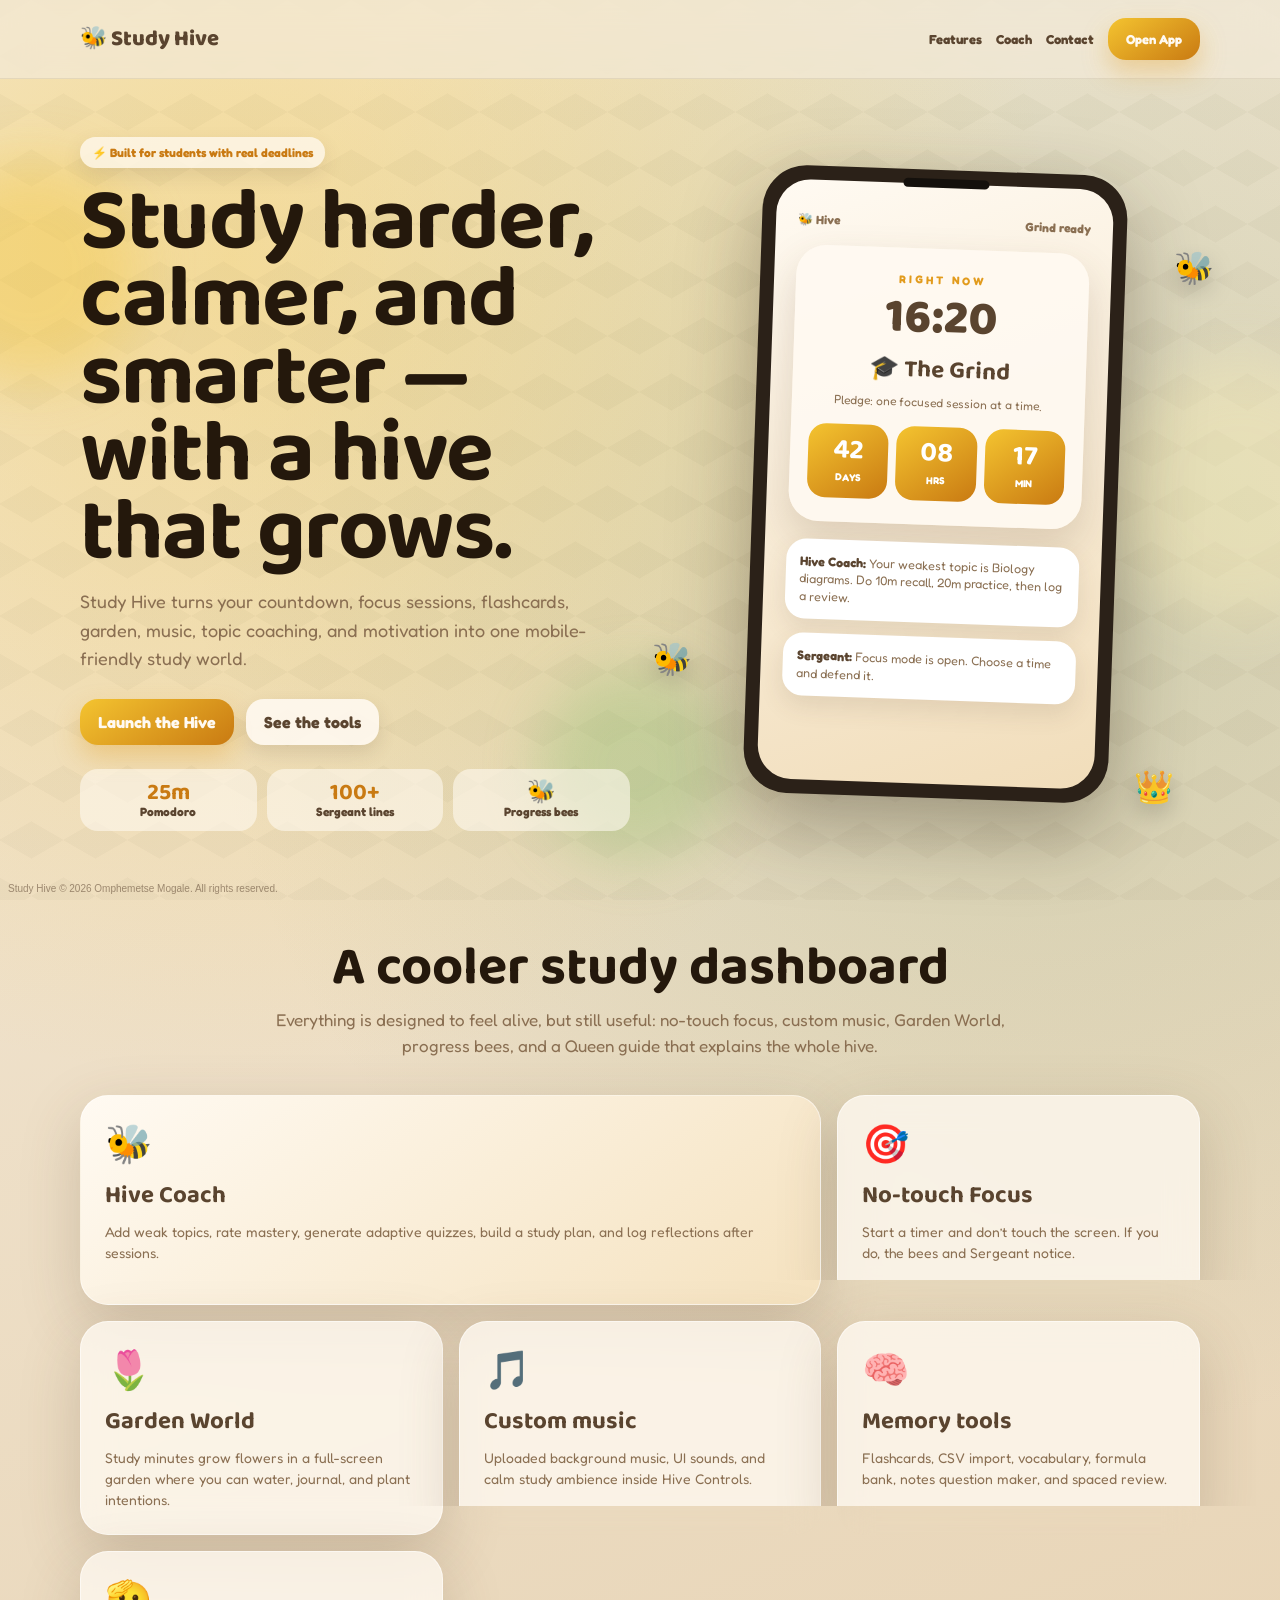
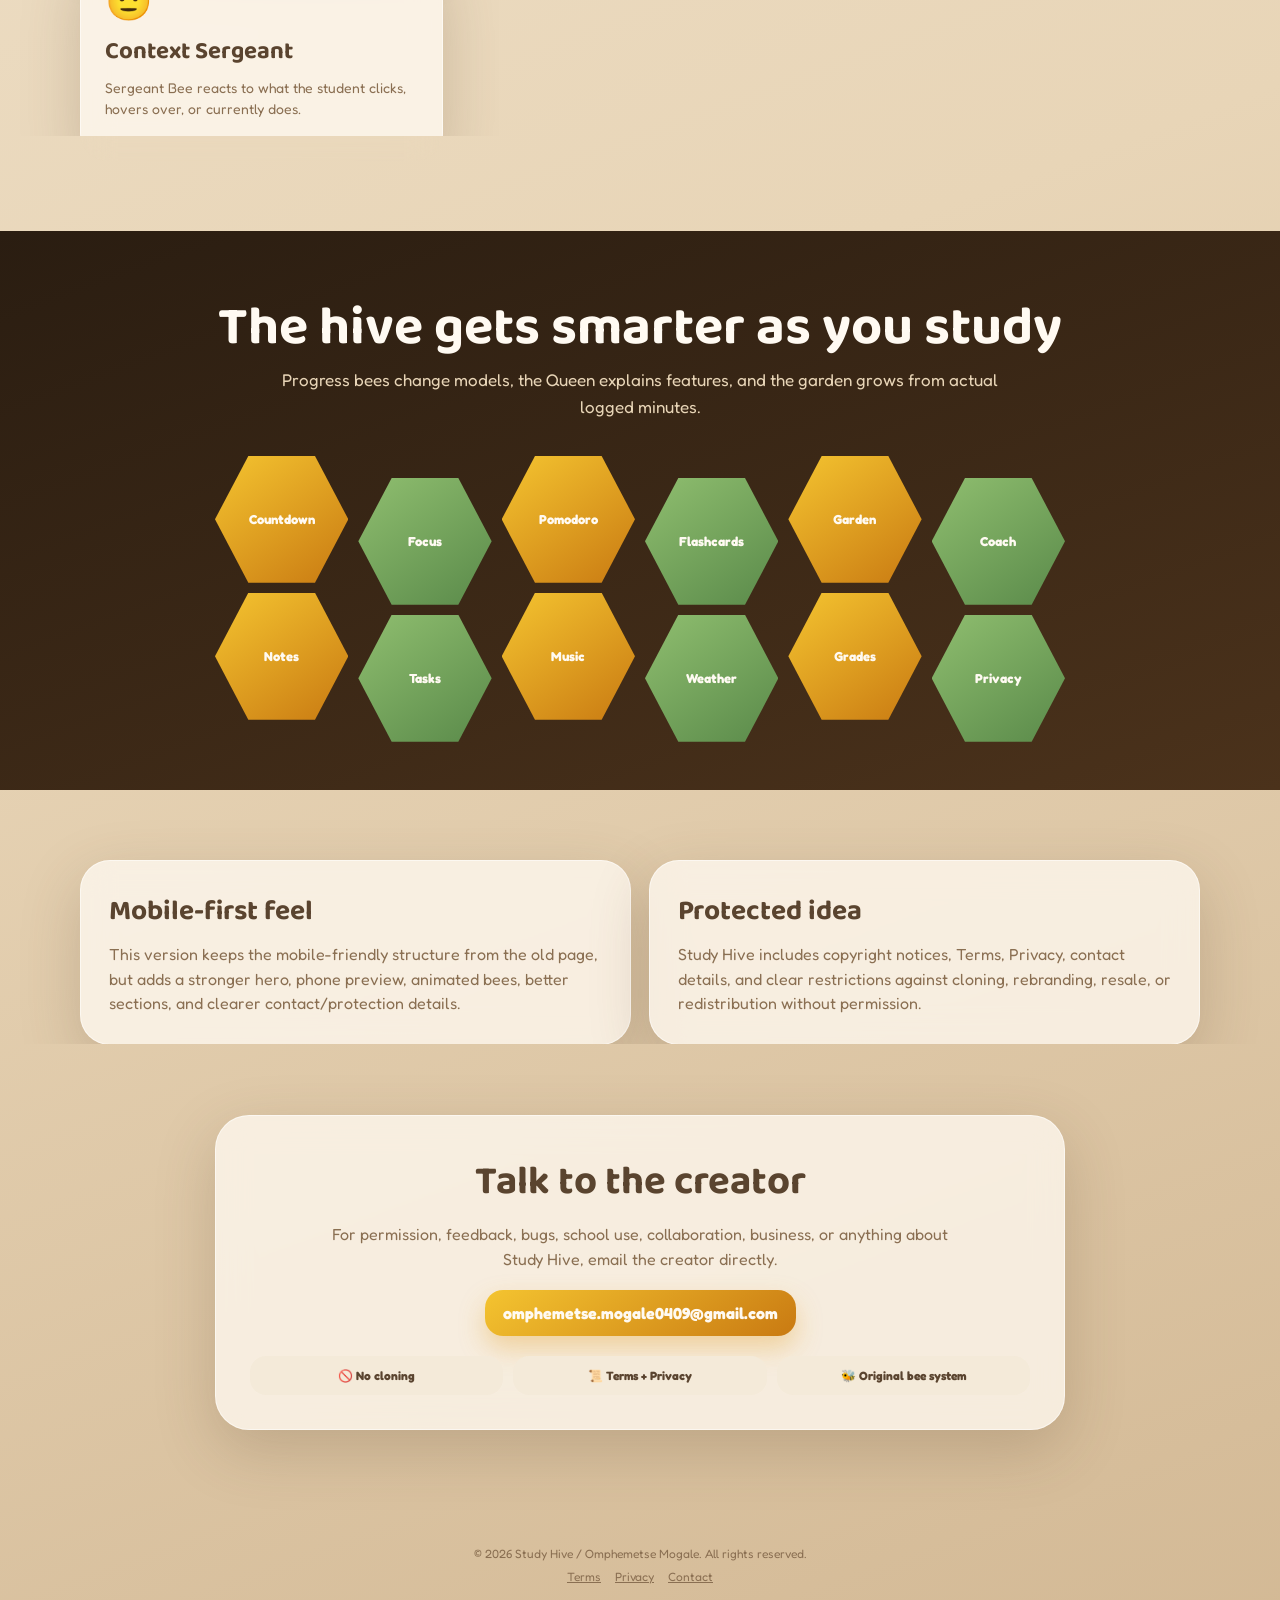
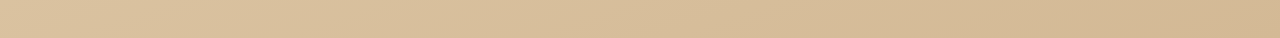
==== commit b418ab80: "Add files via upload" ====
--- a/index.html
+++ b/index.html
@@ -1,1230 +1,97 @@
 <!DOCTYPE html>
 <!--
   Study Hive — Proprietary Source Code
-  Copyright © 2026 Omphemetse Mogale. All rights reserved.
+  Copyright © 2026 Study Hive.co . All rights reserved.
 
-  Sole owner / copyright holder: Omphemetse Mogale
-  Contact: omphemetse.mogale0409@gmail.com
+  Sole owner / copyright holder: study hive.co
+  Contact: studyhive.co.za@gmail.com
 
   This file and the Study Hive project may not be copied, cloned, rebranded,
   resold, redistributed, hosted, mirrored, sublicensed, or used to create
-  derivative works without written permission from Omphemetse Mogale.
-  See LICENSE.txt and COPYRIGHT_NOTICE.txt in this repository.
+  derivative works without written permission from Study Hive.co .
 -->
 <html lang="en">
 <head>
-<script src="js/01-idle-timer-scheduler.js"></script>
-
 <meta charset="UTF-8">
 <meta name="author" content="Omphemetse Mogale">
 <meta name="copyright" content="Copyright © 2026 Omphemetse Mogale. All rights reserved.">
 <meta name="owner" content="Omphemetse Mogale">
 <meta name="contact" content="omphemetse.mogale0409@gmail.com">
-<meta name="rights" content="Proprietary. No copying, cloning, rebranding, resale, redistribution, or derivative works without written permission. See LICENSE.txt.">
-<meta name="viewport" content="width=device-width, initial-scale=1.0, viewport-fit=cover, maximum-scale=5.0">
-<title>Study Hive — Countdown, Focus & Flashcards</title>
-<link rel="icon" href="data:image/svg+xml,<svg xmlns=%22http://www.w3.org/2000/svg%22 viewBox=%220 0 100 100%22><text y=%22.9em%22 font-size=%2290%22>🐝</text></svg>">
+<meta name="rights" content="Proprietary. No copying, cloning, rebranding, resale, redistribution, or derivative works without written permission.">
+<meta name="viewport" content="width=device-width, initial-scale=1.0, viewport-fit=cover">
+<link rel="manifest" href="manifest.webmanifest">
+<meta name="theme-color" content="#f4c430">
+<title>Study Hive — Your Focus Hive</title>
 <link rel="preconnect" href="https://fonts.googleapis.com">
-<link href="https://fonts.googleapis.com/css2?family=Fredoka:wght@300..700&family=Baloo+2:wght@400..800&display=swap" rel="stylesheet">
-<link rel="stylesheet" href="css/styles.css">
-
-
-<base target="_blank">
+<link href="https://fonts.googleapis.com/css2?family=Fredoka:wght@400;500;600;700;800&family=Baloo+2:wght@600;700;800;900&display=swap" rel="stylesheet">
+<style>
+:root{
+  --cream:#f4ead9; --tan:#e8d5b7; --taupe:#d3b995; --brown:#8a6f52;
+  --deep:#5a442f; --ink:#2c2117; --pearl:#fffaf2;
+  --honey:#f4c430; --honey2:#e29b1c; --honey3:#c97a12;
+  --green:#5a8a4a; --rose:#c1392b; --night:#20160c;
+  --shadow:0 20px 60px rgba(92,68,47,.22);
+}
+*{box-sizing:border-box;margin:0;padding:0}
+html{scroll-behavior:smooth}
+body{
+  font-family:'Fredoka',sans-serif;color:var(--ink);overflow-x:hidden;
+  background:
+    radial-gradient(circle at 18% 8%,rgba(244,196,48,.36),transparent 26%),
+    radial-gradient(circle at 82% 18%,rgba(90,138,74,.20),transparent 30%),
+    linear-gradient(160deg,var(--cream),var(--tan) 58%,var(--taupe));
+}
+a{color:inherit}.wrap{width:min(1120px,calc(100% - 32px));margin:auto}.glass{background:rgba(255,250,242,.76);backdrop-filter:blur(16px);border:1px solid rgba(255,255,255,.54);box-shadow:var(--shadow)}
+.honey-noise{position:fixed;inset:0;pointer-events:none;z-index:-2;opacity:.18;background-image:linear-gradient(30deg,rgba(91,68,47,.18) 12%,transparent 12.5%,transparent 87%,rgba(91,68,47,.18) 87.5%,rgba(91,68,47,.18)),linear-gradient(150deg,rgba(91,68,47,.18) 12%,transparent 12.5%,transparent 87%,rgba(91,68,47,.18) 87.5%,rgba(91,68,47,.18)),linear-gradient(30deg,rgba(91,68,47,.18) 12%,transparent 12.5%,transparent 87%,rgba(91,68,47,.18) 87.5%,rgba(91,68,47,.18)),linear-gradient(150deg,rgba(91,68,47,.18) 12%,transparent 12.5%,transparent 87%,rgba(91,68,47,.18) 87.5%,rgba(91,68,47,.18));background-size:64px 112px;background-position:0 0,0 0,32px 56px,32px 56px}.blob{position:fixed;border-radius:50%;filter:blur(28px);opacity:.35;z-index:-1;animation:drift 12s ease-in-out infinite}.blob.one{width:220px;height:220px;background:var(--honey);left:-80px;top:160px}.blob.two{width:260px;height:260px;background:#fff2b8;right:-90px;top:360px;animation-delay:2s}.blob.three{width:190px;height:190px;background:#8fbe6f;left:42%;bottom:40px;animation-delay:4s}@keyframes drift{0%,100%{transform:translateY(0) scale(1)}50%{transform:translateY(-24px) scale(1.08)}}
+nav{position:sticky;top:0;z-index:50;padding:10px max(16px,env(safe-area-inset-left)) 10px max(16px,env(safe-area-inset-right));background:rgba(244,234,217,.68);backdrop-filter:blur(18px);border-bottom:1px solid rgba(92,68,47,.10)}.nav-inner{height:58px;display:flex;align-items:center;justify-content:space-between;gap:12px}.brand{font-family:'Baloo 2';font-weight:900;font-size:22px;text-decoration:none;display:flex;align-items:center;gap:8px;color:var(--deep)}.nav-links{display:flex;gap:14px;align-items:center;font-weight:800;font-size:13px;color:var(--deep)}.nav-links a{text-decoration:none}.nav-links a:hover{text-decoration:underline}.btn{display:inline-flex;align-items:center;justify-content:center;gap:8px;border:none;text-decoration:none;border-radius:18px;padding:13px 18px;font-weight:900;cursor:pointer;background:linear-gradient(145deg,var(--honey),var(--honey3));color:#fffaf2;box-shadow:0 12px 26px rgba(226,155,28,.34);transition:.18s ease}.btn:hover{transform:translateY(-2px);filter:brightness(1.03)}.btn.secondary{background:rgba(255,250,242,.88);color:var(--deep);box-shadow:0 8px 18px rgba(92,68,47,.14)}
+.hero{padding:58px 0 40px}.hero-grid{display:grid;grid-template-columns:1.02fr .98fr;gap:42px;align-items:center}.tag{display:inline-flex;align-items:center;gap:7px;border-radius:999px;padding:8px 12px;background:rgba(255,250,242,.74);box-shadow:0 8px 20px rgba(92,68,47,.12);font-weight:900;font-size:12px;color:var(--honey3)}h1{font-family:'Baloo 2';font-size:clamp(42px,8vw,88px);line-height:.88;letter-spacing:-1.5px;color:#24180c;margin:16px 0}.hero p{font-size:18px;line-height:1.58;color:var(--brown);max-width:620px}.hero-actions{display:flex;gap:12px;flex-wrap:wrap;margin-top:26px}.mini-proof{display:grid;grid-template-columns:repeat(3,1fr);gap:10px;margin-top:24px;max-width:560px}.proof{border-radius:18px;padding:12px;background:rgba(255,250,242,.58);font-size:12px;font-weight:800;color:var(--deep);text-align:center}.proof b{display:block;font-family:'Baloo 2';font-size:23px;color:var(--honey3);line-height:1}
+.phone-stage{position:relative;min-height:620px;display:grid;place-items:center}.phone{position:relative;width:min(365px,92vw);border-radius:44px;padding:14px;background:#2b2118;box-shadow:0 28px 80px rgba(50,35,20,.35);transform:rotate(2deg)}.phone::before{content:'';position:absolute;left:50%;top:9px;transform:translateX(-50%);width:86px;height:9px;border-radius:999px;background:#14100c;z-index:2}.screen{min-height:600px;border-radius:34px;background:linear-gradient(160deg,#fffaf2,#f1ddba);overflow:hidden;padding:22px;text-align:center;position:relative}.screen-top{display:flex;justify-content:space-between;align-items:center;font-size:12px;font-weight:900;color:var(--brown);margin-top:10px}.screen-card{border-radius:30px;background:rgba(255,250,242,.9);box-shadow:0 18px 40px rgba(92,68,47,.18);padding:24px 18px;margin:18px 0}.now{font-size:11px;letter-spacing:3px;font-weight:900;color:var(--honey2)}.screen-time{font-family:'Baloo 2';font-weight:900;font-size:48px;color:var(--deep);line-height:1;margin:8px 0}.mock-count{display:grid;grid-template-columns:repeat(3,1fr);gap:8px}.mock-unit{border-radius:18px;background:linear-gradient(145deg,var(--honey),var(--honey3));color:white;padding:13px 6px}.mock-unit b{font-family:'Baloo 2';font-size:28px;display:block;line-height:1}.mock-unit span{font-size:10px;font-weight:800}.coach-bubble{margin-top:14px;text-align:left;border-radius:20px;background:#fff;padding:14px;box-shadow:0 10px 24px rgba(92,68,47,.12);font-size:12.5px;line-height:1.4;color:var(--brown)}.coach-bubble b{color:var(--deep)}.phone-bee{position:absolute;font-size:32px;filter:drop-shadow(0 8px 12px rgba(0,0,0,.20));animation:beeLoop 7s ease-in-out infinite}.phone-bee.one{right:-14px;top:78px}.phone-bee.two{left:-20px;bottom:120px;animation-delay:2s}.phone-bee.three{right:26px;bottom:-8px;animation-delay:4s}@keyframes beeLoop{0%,100%{transform:translateY(0) rotate(-8deg)}50%{transform:translateY(-22px) rotate(8deg)}}
+.section{padding:70px 0}.section h2{text-align:center;font-family:'Baloo 2';font-size:clamp(32px,5vw,54px);line-height:1;color:#24180c;margin-bottom:12px}.section-sub{max-width:760px;margin:0 auto 36px;text-align:center;color:var(--brown);font-size:17px;line-height:1.55}.feature-grid{display:grid;grid-template-columns:repeat(3,1fr);gap:16px}.feature{border-radius:28px;padding:24px;min-height:210px}.feature .icon{font-size:38px}.feature h3{font-family:'Baloo 2';font-size:24px;margin:10px 0 6px;color:var(--deep)}.feature p{color:var(--brown);line-height:1.5;font-size:14px}.feature.big{grid-column:span 2;background:linear-gradient(145deg,#fffaf2,#f5e2bf)}.dark-section{background:linear-gradient(160deg,#2a1d11,#4b321b);color:#fffaf2}.dark-section h2{color:#fffaf2}.dark-section .section-sub{color:#e8d5b7}.honeycomb{display:grid;grid-template-columns:repeat(6,1fr);gap:10px;max-width:850px;margin:0 auto}.hex{aspect-ratio:1.05;clip-path:polygon(25% 0,75% 0,100% 50%,75% 100%,25% 100%,0 50%);background:linear-gradient(145deg,var(--honey),var(--honey3));display:grid;place-items:center;text-align:center;color:#fffaf2;font-weight:900;padding:14px;font-size:13px;box-shadow:0 12px 20px rgba(0,0,0,.16)}.hex:nth-child(even){background:linear-gradient(145deg,#8fbe6f,var(--green));transform:translateY(22px)}.story{display:grid;grid-template-columns:1fr 1fr;gap:18px;align-items:stretch}.story-card{border-radius:30px;padding:28px}.story-card h3{font-family:'Baloo 2';font-size:28px;color:var(--deep);margin-bottom:8px}.story-card p{color:var(--brown);line-height:1.55}.contact{padding-bottom:86px}.contact-card{max-width:850px;margin:0 auto;border-radius:34px;padding:34px;text-align:center}.contact-card h2{font-family:'Baloo 2';font-size:40px;color:var(--deep)}.contact-card p{color:var(--brown);line-height:1.55;max-width:650px;margin:8px auto 18px}.email{word-break:break-word}.protect-row{display:grid;grid-template-columns:repeat(3,1fr);gap:10px;margin-top:20px}.pill{border-radius:16px;background:var(--cream);padding:12px;font-size:12px;font-weight:900;color:var(--deep)}footer{padding:30px 0 54px;text-align:center;color:var(--brown);font-size:12px}.footer-links{margin-top:8px}.footer-links a{margin:0 7px;text-decoration:underline}
+@media(max-width:900px){.nav-links a:not(.btn){display:none}.hero-grid{grid-template-columns:1fr;gap:24px}.hero{text-align:center;padding-top:42px}.hero p{margin:auto}.hero-actions{justify-content:center}.mini-proof{margin-left:auto;margin-right:auto}.phone-stage{min-height:auto}.feature-grid{grid-template-columns:1fr}.feature.big{grid-column:auto}.story{grid-template-columns:1fr}.honeycomb{grid-template-columns:repeat(3,1fr);}.hex:nth-child(even){transform:none}.protect-row{grid-template-columns:1fr}}
+@media(max-width:520px){.wrap{width:min(100% - 24px,1120px)}nav{padding-left:12px;padding-right:12px}.brand{font-size:19px}.nav-inner{height:56px}.nav-links .btn{padding:10px 12px;border-radius:14px;font-size:12px}.hero{padding-top:34px}.hero-actions .btn{width:100%;}.mini-proof{grid-template-columns:1fr}.phone{width:min(330px,96vw);border-radius:36px;padding:10px}.screen{min-height:540px;border-radius:28px;padding:18px}.screen-time{font-size:42px}.mock-count{grid-template-columns:1fr}.phone-stage{margin-top:8px}.section{padding:54px 0}.honeycomb{grid-template-columns:repeat(2,1fr)}.contact-card{padding:26px 18px}.contact-card h2{font-size:31px}}
+</style>
 </head>
-<body class="startup-soft">
-<div class="startup-honey-glow" id="startupHoneyGlow" aria-hidden="true"><span>🐝</span></div>
-<!-- ===== FRONT PAGE: welcome screen (shows first on every visit) ===== -->
-<div class="welcome-screen" id="welcomeScreen" role="dialog" aria-label="Welcome to Study Hive">
-  <div class="welcome-honeycomb" aria-hidden="true"></div>
-  <div class="welcome-card">
-    <div class="welcome-bee" id="welcomeBee">🐝</div>
-    <h1 class="welcome-title">Study Hive</h1>
-    <p class="welcome-tagline">Your personal hive of focus, flashcards and friendly discipline.</p>
-    <div class="welcome-bullets">
-      <div class="welcome-bullet"><span>⏳</span><p><b>One countdown that matters</b> — keep your goal day in sight, every single day.</p></div>
-      <div class="welcome-bullet"><span>🍅</span><p><b>A focus timer that coaches you</b> — the Sergeant keeps you honest, the Buddy keeps you kind.</p></div>
-      <div class="welcome-bullet"><span>🗂️</span><p><b>Cards, notes, garden and more</b> — everything a studying bee needs lives in one hive.</p></div>
-    </div>
-    <button class="welcome-enter-btn" id="welcomeEnterBtn">🍯 Enter the Hive</button>
-    <p class="welcome-footnote">Every session you finish makes the hive grow. Start buzzing.</p>
-  </div>
-</div>
-<script src="js/02-startup-fade.js"></script>
-<div class="onboard-veil" id="onboardVeil">
-  <div class="onboard-card">
-    <div class="onboard-bee">🐝</div>
-    <h2>Welcome to Study Hive</h2>
-    <p class="onboard-sub">A few short questions and your hive is built around you. One at a time — no rush.</p>
-
-    <!-- Bee slider: shows how far through setup you are -->
-    <div class="onboard-slider-wrap">
-      <div class="onboard-slider-track">
-        <div class="onboard-slider-fill" id="onboardSliderFill"></div>
-        <span class="onboard-slider-bee" id="onboardSliderBee">🐝</span>
-      </div>
-      <div class="onboard-slider-label" id="onboardSliderLabel">Step 1 of 9</div>
-    </div>
-
-    <div class="onboard-step" data-step="1">
-      <label class="onboard-label" for="onboardName">What should we call you?</label>
-      <input type="text" id="onboardName" class="onboard-input" placeholder="e.g. Sam" maxlength="24">
-      <p class="onboard-step-hint">Your name personalises your hive — the Sergeant and Buddy Bee will use it. You can skip this if you like.</p>
-    </div>
-    <div class="onboard-step" data-step="2">
-      <label class="onboard-label" for="onboardGoal">What are you counting down to?</label>
-      <input type="text" id="onboardGoal" class="onboard-input" placeholder="e.g. Finals, Graduation, SATs" maxlength="40">
-      <p class="onboard-step-hint">This becomes the big goal on your countdown card. Pick something that will feel amazing to reach.</p>
-    </div>
-    <div class="onboard-step" data-step="3">
-      <label class="onboard-label" for="onboardDate">When is it?</label>
-      <input type="date" id="onboardDate" class="onboard-input">
-      <p class="onboard-step-hint">Your countdown counts down to this day. Already set to 90 days from now — change it if yours is sooner or later.</p>
-    </div>
-    <div class="onboard-step" data-step="4">
-      <label class="onboard-label" for="onboardSubjects">What subjects should the hive track?</label>
-      <textarea id="onboardSubjects" class="onboard-input" rows="2" placeholder="Maths, Biology, English..." style="resize:vertical;"></textarea>
-      <p class="onboard-step-hint">Separate with commas. Each subject gets its own progress so you can see where the effort is going.</p>
-    </div>
-    <div class="onboard-step" data-step="5">
-      <label class="onboard-label" for="onboardDailyGoal">Daily study goal (minutes)</label>
-      <input type="number" id="onboardDailyGoal" class="onboard-input" min="10" max="480" value="60">
-      <p class="onboard-step-hint">A realistic daily target keeps the hive honest. Start smaller than you think — 60 minutes done well beats 3 hours done badly.</p>
-    </div>
-    <div class="onboard-step" data-step="6">
-      <label class="onboard-label" for="onboardVibe">How should the hive coach you?</label>
-      <select id="onboardVibe" class="onboard-input">
-        <option value="balanced" selected>Balanced — supportive but honest</option>
-        <option value="calm">Calm — gentle reminders</option>
-        <option value="strict">Strict — drill-sergeant energy</option>
-        <option value="fun">Fun — jokes and tiny challenges</option>
-      </select>
-      <p class="onboard-step-hint">This sets the coaching tone across the whole hive. You can change it anytime in Settings.</p>
-    </div>
-    <div class="onboard-step" data-step="7">
-      <label style="display:flex; align-items:flex-start; gap:8px; text-align:left; font-size:12px; color:var(--brown); margin-top:12px; line-height:1.35;">
-        <input type="checkbox" id="onboardMobileMode" style="margin-top:2px;"> Use the simplified mobile layout on this device
-      </label>
-      <p class="onboard-step-hint">Recommended if you study on a phone — it keeps the hive tidy on small screens. Tick it and the layout adapts.</p>
-    </div>
-    <div class="onboard-step" data-step="8">
-      <label class="onboard-label" for="onboardWorry">Biggest thing you want help with</label>
-      <textarea id="onboardWorry" class="onboard-input" rows="2" placeholder="e.g. procrastination, exam panic, staying consistent..." style="resize:vertical;"></textarea>
-      <p class="onboard-step-hint">The hive coach reads this and aims its advice at your real struggle. Be honest — nobody else sees it.</p>
-    </div>
-    <div class="onboard-step" data-step="9">
-      <label class="onboard-label" for="onboardPledge">Write a pledge to yourself</label>
-      <textarea id="onboardPledge" class="onboard-input" rows="2" placeholder="I promise to show up honestly, one focused session at a time." style="resize:vertical;"></textarea>
-      <p class="onboard-step-hint">Finish the sentence below — it becomes your pledge. It stays under your countdown as a quiet reminder of why you started.</p>
-    </div>
-
-    <div class="onboard-nav">
-      <button type="button" class="onboard-nav-btn" id="onboardPrevBtn">← Back</button>
-      <button type="button" class="onboard-nav-btn primary" id="onboardNextBtn">Next →</button>
-    </div>
-    <button class="onboard-start-btn" id="onboardStartBtn" style="display:none;">Start my hive 🍯</button>
-    <button class="onboard-skip-btn" id="onboardSkipBtn">Skip for now</button>
-  </div>
-</div>
-<div class="tour-overlay" id="tourOverlay">
-  <div class="tour-catcher"></div>
-  <div class="tour-spotlight hidden" id="tourSpotlight"></div>
-  <div class="tour-card" id="tourCard">
-    <div class="tour-card-icon" id="tourIcon">🍯</div>
-    <div class="tour-card-progress" id="tourProgress">Step 1 of 21</div>
-    <h3 id="tourTitle">Welcome</h3>
-    <p id="tourBody">Loading…</p>
-    <div class="tour-card-actions">
-      <button class="tour-btn tour-btn-back" id="tourBackBtn">Back</button>
-      <button class="tour-btn tour-btn-next" id="tourNextBtn">Next</button>
-    </div>
-    <button class="tour-skip-link" id="tourSkipBtn">Skip tour</button>
-  </div>
-</div>
-<div class="mobile-bar" id="mobileTopBar"></div>
-<div class="mobile-bar" id="mobileDockBar"></div>
-<div class="tools-dock-bar" id="toolsDockBar"></div>
-  <button class="zen-exit-btn" id="zenExitBtn" title="Exit Zen Mode (Esc)">🧘 Exit Zen Mode</button>
-  <div class="sleep-veil" id="sleepVeil"></div>
-  <div class="night-veil-dim" id="nightVeilDim"></div>
-  <div class="hive-swarm" id="hiveSwarm"></div>
-  <div class="hive-population-badge" id="hivePopulationBadge">🐝 0 bees working</div>
-  <div class="xp-bar-track"><div class="xp-bar-fill" id="xpBarFill"></div></div>
-  <div class="level-badge" id="levelBadge">🥚 Egg <span class="xp-count" id="xpCount">0 XP</span></div>
-  <div class="achievement-toast" id="achievementToast"></div>
-
-  <div class="weather-tint" id="weatherTint"></div>
-  <div class="weather-widget" id="weatherWidget" title="Click the city to change it">
-    <div class="weather-icon" id="weatherIcon"><div class="weather-sun"></div></div>
-    <div>
-      <div class="weather-temp" id="weatherTemp">--°</div>
-      <div class="weather-desc" id="weatherDesc">Loading weather…</div>
-      <input type="text" class="weather-city-input" id="weatherCityInput" placeholder="Change city…">
-    </div>
-  </div>
-
-  <button class="fullscreen-btn" id="fsBtn" title="Toggle fullscreen" aria-label="Toggle fullscreen">
-    <svg id="fsIcon" viewBox="0 0 24 24" fill="none" stroke-width="2" stroke-linecap="round" stroke-linejoin="round">
-      <path d="M8 3H5a2 2 0 0 0-2 2v3"></path>
-      <path d="M21 8V5a2 2 0 0 0-2-2h-3"></path>
-      <path d="M3 16v3a2 2 0 0 0 2 2h3"></path>
-      <path d="M16 21h3a2 2 0 0 0 2-2v-3"></path>
-    </svg>
-  </button>
-
-  <div class="goal-wrap">
-    <div class="goal-number">
-      <div class="goal-back">90%</div>
-      <div class="goal-front" id="goalFront">90%</div>
-    </div>
-    <div class="goal-label">My Goal</div>
-  </div>
-
-  <button class="grade-btn" id="gradeBtn">📊 Grades</button>
-  <div class="grade-panel" id="gradePanel">
-    <h4>Grade Predictor</h4>
-    <select class="grade-subject-select" id="gradeSubjectSelect">
-      <option value="">Add a subject in Settings</option>
-    </select>
-    <div class="grade-row">
-      <label>Current Mark (%)</label>
-      <input type="number" id="gradeCurrent" min="0" max="100" placeholder="e.g. 62">
-    </div>
-    <div class="grade-row">
-      <label>Weight Completed So Far (%)</label>
-      <input type="number" id="gradeWeightSoFar" min="0" max="100" placeholder="e.g. 60">
-    </div>
-    <div class="grade-row">
-      <label>Target Grade (%)</label>
-      <input type="number" id="gradeTarget" min="0" max="100" placeholder="e.g. 75">
-    </div>
-    <div class="grade-result" id="gradeResult">Fill in the fields above to see what you need on what's left.</div>
-    <div class="grade-trend" id="gradeTrend">
-      <div class="grade-trend-header">
-        <span>Mark History</span>
-        <div class="grade-trend-add">
-          <input type="number" id="gradeTrendInput" min="0" max="100" placeholder="%">
-          <button id="gradeTrendAddBtn">+</button>
-        </div>
-      </div>
-      <svg viewBox="0 0 240 70" class="grade-trend-chart" id="gradeTrendChart"></svg>
-      <div class="grade-trend-empty" id="gradeTrendEmpty">No marks logged yet for this subject.</div>
-    </div>
-  </div>
-
-  <button class="breathing-btn" id="breathingBtn">🌬️ Breathe</button>
-  <div class="breathing-panel" id="breathingPanel">
-    <h4>Breathing Break</h4>
-    <div class="breathing-presets">
-      <button class="breathing-preset-btn active" data-pattern="4-4-4-4" data-label="Box Breathing">Box</button>
-      <button class="breathing-preset-btn" data-pattern="4-7-8-0" data-label="Calming 4-7-8">4-7-8</button>
-      <button class="breathing-preset-btn" data-pattern="4-0-4-0" data-label="Simple Breathing">Simple</button>
-    </div>
-    <div class="breathing-orb-wrap">
-      <div class="breathing-orb" id="breathingOrb"></div>
-      <div class="breathing-orb-label" id="breathingOrbLabel">Ready?</div>
-    </div>
-    <div class="breathing-count" id="breathingCount">0 cycles this session</div>
-    <div class="breathing-btns">
-      <button class="breathing-action-btn" id="breathingStartBtn">Start</button>
-      <button class="breathing-action-btn secondary" id="breathingStopBtn">Stop</button>
-    </div>
-    <button class="breathing-tip-btn" id="breathingTipBtn">🎲 Give me a break idea</button>
-    <div class="breathing-tip" id="breathingTip"></div>
-  </div>
-
-  <button class="misc-btn" id="awardsBtn">🏆 Awards</button>
-  <div class="misc-panel" id="awardsPanel">
-    <h4>Achievement Gallery</h4>
-    <div class="weekly-recap" id="weeklyRecap"></div>
-    <div class="awards-progress" id="awardsProgress">0 / 0 unlocked</div>
-    <div class="awards-grid" id="awardsGrid"></div>
-    <button class="share-progress-btn" id="shareProgressBtn">📤 Share My Progress</button>
-  </div>
-
-  <button class="misc-btn" id="vocabBtn">🔤 Vocab</button>
-  <div class="misc-panel" id="vocabPanel">
-    <h4>Word of the Day</h4>
-    <div class="vocab-word" id="vocabWord">—</div>
-    <div class="vocab-pos" id="vocabPos"></div>
-    <div class="vocab-def" id="vocabDef">Loading…</div>
-    <div class="vocab-example" id="vocabExample"></div>
-    <div class="vocab-btns">
-      <button class="vocab-action-btn" id="vocabLearnedBtn">✓ I know this one</button>
-      <button class="vocab-action-btn secondary" id="vocabNextBtn">Next word</button>
-    </div>
-    <div class="vocab-count" id="vocabCount">0 words learned</div>
-  </div>
-
-  <button class="misc-btn" id="examBtn">📅 Exams</button>
-  <div class="misc-panel" id="examPanel">
-    <h4>Exam Countdown</h4>
-    <div class="exam-add-row">
-      <select class="exam-subject-select" id="examSubjectSelect">
-        <option value="">Add a subject in Settings</option>
-      </select>
-      <input type="date" class="exam-date-input" id="examDateInput">
-      <button class="exam-add-btn" id="examAddBtn">+</button>
-    </div>
-    <ul class="exam-list" id="examList"></ul>
-  </div>
-
-  <button class="misc-btn dock-item" id="notesBtn">📝 Notes</button>
-  <div class="misc-panel" id="notesPanel">
-    <h4>Quick Notes</h4>
-    <textarea class="notes-textarea" id="notesTextarea" placeholder="Jot down anything — a formula, a reminder, a thought…"></textarea>
-    <div class="notes-footer">
-      <span class="notes-count" id="notesCount">0 characters · saved</span>
-      <button class="notes-clear-btn" id="notesClearBtn">Clear</button>
-    </div>
-  </div>
-
-  <button class="misc-btn" id="settingsBtn">⚙️ Settings</button>
-  <div class="misc-panel" id="settingsPanel">
-    <h4>Settings</h4>
-    <div class="settings-row-label" style="margin-bottom:8px;">❔ Help</div>
-    <button class="settings-action-btn" id="replayTourBtn" style="width:100%;">🐝 Replay Guided Tour</button>
-    <div class="settings-divider"></div>
-    <div class="settings-row-label" style="margin-bottom:8px;">🎯 Your goal</div>
-    <div class="settings-btn-row">
-      <input type="text" id="goalTitleInput" placeholder="Title (e.g. 🎓 The Grind)" style="flex:1;padding:8px 10px;border-radius:10px;border:1px solid var(--taupe);font-family:'Fredoka',sans-serif;">
-    </div>
-    <div class="settings-btn-row" style="margin-top:6px;">
-      <input type="text" id="goalLabelInput" placeholder="Subtitle (e.g. Countdown to finals)" style="flex:1;padding:8px 10px;border-radius:10px;border:1px solid var(--taupe);font-family:'Fredoka',sans-serif;">
-    </div>
-    <div class="settings-btn-row" style="margin-top:6px;">
-      <input type="date" id="goalDateInput" style="flex:1;padding:8px 10px;border-radius:10px;border:1px solid var(--taupe);font-family:'Fredoka',sans-serif;">
-    </div>
-    <button class="settings-action-btn" id="saveGoalBtn" style="width:100%; margin-top:6px;">💾 Save Goal</button>
-    <div class="settings-divider"></div>
-    <div class="settings-row-label" style="margin-bottom:8px;">📚 Your subjects</div>
-    <ul class="exam-list" id="manageSubjectsList" style="list-style:none; padding:0; margin:0 0 8px;"></ul>
-    <div class="settings-btn-row">
-      <input type="text" id="newSubjectInput" placeholder="Add a subject (e.g. Biology)" style="flex:1;padding:8px 10px;border-radius:10px;border:1px solid var(--taupe);font-family:'Fredoka',sans-serif;">
-      <button class="exam-add-btn" id="addSubjectBtn">+</button>
-    </div>
-    <div class="settings-row-label" style="margin:8px 0 4px; font-size:10.5px;">Or paste a list (one per line, or comma-separated)</div>
-    <textarea class="notes-textarea" id="bulkSubjectTextarea" style="min-height:50px;" placeholder="Biology, Chemistry, History..."></textarea>
-    <button class="settings-action-btn" id="bulkAddSubjectsBtn" style="width:100%; margin-top:6px;">➕ Add All</button>
-    <div class="settings-divider"></div>
-    <div class="settings-row-label" style="margin-bottom:8px;">Theme</div>
-    <div class="theme-swatches" id="themeSwatches">
-      <div class="theme-swatch active" data-theme="honey" style="background:linear-gradient(135deg,#f4c430,#e0a838);" title="Honey"></div>
-      <div class="theme-swatch" data-theme="lavender" style="background:linear-gradient(135deg,#b39ddb,#7e57c2);" title="Lavender"></div>
-      <div class="theme-swatch" data-theme="mint" style="background:linear-gradient(135deg,#80cbc4,#26a69a);" title="Mint"></div>
-      <div class="theme-swatch" data-theme="ocean" style="background:linear-gradient(135deg,#64b5f6,#1976d2);" title="Ocean"></div>
-      <div class="theme-swatch" data-theme="rose" style="background:linear-gradient(135deg,#f48fb1,#d81b60);" title="Rose"></div>
-    </div>
-    <div class="settings-divider"></div>
-    <div class="settings-row">
-      <span class="settings-row-label">👀 Eye-break reminders</span>
-      <div class="settings-toggle" id="eyeBreakToggle"></div>
-    </div>
-    <div class="settings-row">
-      <span class="settings-row-label">🔔 Pomodoro chime</span>
-      <div class="settings-toggle" id="soundToggle"></div>
-    </div>
-    <div class="settings-row">
-      <span class="settings-row-label">🐝 Cursor pollen trail</span>
-      <div class="settings-toggle" id="pollenTrailToggle"></div>
-    </div>
-    <div class="settings-row">
-      <span class="settings-row-label">📱 Milestone notifications</span>
-      <div class="settings-toggle" id="browserNotifToggle"></div>
-    </div>
-    <div class="settings-divider"></div>
-    <div class="settings-row-label" style="margin-bottom:8px;">🌙 Night dimness</div>
-    <input type="range" id="nightDimSlider" min="40" max="100" value="100" style="width:100%;">
-    <div class="settings-btn-row" style="margin-top:8px;">
-      <button class="settings-action-btn" id="previewNightBtn">🌘 Preview Night Mode</button>
-      <button class="settings-action-btn" id="dndSergeantBtn">🤫 Mute Sergeant 1h</button>
-    </div>
-    <div class="settings-divider"></div>
-    <div class="settings-row-label" style="margin-bottom:8px;">Name your bees</div>
-    <div class="settings-btn-row">
-      <input type="text" id="sergeantNameInput" placeholder="Sergeant's name" style="flex:1;padding:8px 10px;border-radius:10px;border:1px solid var(--taupe);font-family:'Fredoka',sans-serif;">
-      <input type="text" id="buddyNameInput" placeholder="Buddy's name" style="flex:1;padding:8px 10px;border-radius:10px;border:1px solid var(--taupe);font-family:'Fredoka',sans-serif;">
-    </div>
-    <button class="settings-action-btn" id="saveBeeNamesBtn" style="width:100%; margin-top:6px;">💾 Save Names</button>
-    <div class="settings-divider"></div>
-    <div class="settings-row-label" style="margin-bottom:8px;">Backup your progress</div>
-    <div class="settings-btn-row">
-      <button class="settings-action-btn" id="exportDataBtn">⬇️ Export</button>
-      <button class="settings-action-btn" id="importDataBtn">⬆️ Import</button>
-    </div>
-    <input type="file" id="importDataFile" accept="application/json" style="display:none;">
-    <button class="settings-action-btn" id="printSummaryBtn" style="width:100%; margin-bottom:4px;">🖨️ Print Summary</button>
-    <button class="settings-danger-btn" id="resetDataBtn">🗑️ Reset All Progress</button>
-  </div>
-
-  <div class="eye-break-toast" id="eyeBreakToast"></div>
-  <div class="print-summary" id="printSummary"></div>
-  <canvas id="confettiCanvas" class="confetti-canvas"></canvas>
-
-  <button class="misc-btn dock-item" id="cardsBtn" style="bottom:14px; top:auto; left:410px; position:fixed;">🗂️ Cards</button>
-  <div class="misc-panel" id="cardsPanel" style="bottom:58px; top:auto; left:410px;">
-    <h4>Flashcards</h4>
-    <div class="cards-add-row">
-      <select class="exam-subject-select" id="cardSubjectSelect">
-        <option value="">Add a subject in Settings</option>
-      </select>
-    </div>
-    <div class="cards-add-row">
-      <input type="text" class="card-input" id="cardFrontInput" placeholder="Front (question)">
-    </div>
-    <div class="cards-add-row">
-      <input type="text" class="card-input" id="cardBackInput" placeholder="Back (answer)">
-      <button class="exam-add-btn" id="cardAddBtn">+</button>
-    </div>
-    <div class="ai-import-box">
-      <div class="settings-row-label" style="margin:8px 0 4px;">✨ Or paste your notes and let AI make cards</div>
-      <textarea class="notes-textarea" id="aiImportTextarea" style="min-height:70px;" placeholder="Paste notes, a summary, or upload a .txt file below…"></textarea>
-      <div class="cards-add-row" style="margin-top:6px;">
-        <input type="file" id="aiImportFile" accept=".txt,.md,text/plain" style="flex:1; font-size:10px;">
-        <button class="settings-action-btn" id="aiGenerateBtn" style="flex:1; margin:0;">🤖 Generate Flashcards</button>
-      </div>
-      <div class="ai-import-status" id="aiImportStatus" style="font-size:10px; color:var(--brown); margin-top:4px;"></div>
-    </div>
-    <div class="flashcard-progress" id="flashcardProgress"></div>
-    <div class="flashcard-stage" id="flashcardStage">
-      <div class="flashcard-empty" id="flashcardEmpty">Add a card above to start your deck.</div>
-    </div>
-    <div class="flashcard-mastery-row" id="flashcardMasteryRow" style="display:none;">
-      <button class="flashcard-mastery-btn got-it" id="cardGotItBtn">😀 Got it</button>
-      <button class="flashcard-mastery-btn again" id="cardAgainBtn">🔁 Still learning</button>
-    </div>
-    <div class="flashcard-controls" id="flashcardControls" style="display:none;">
-      <button class="breathing-action-btn secondary" id="cardPrevBtn">◀ Prev</button>
-      <span class="flashcard-counter" id="flashcardCounter">1 / 1</span>
-      <button class="breathing-action-btn secondary" id="cardNextBtn">Next ▶</button>
-    </div>
-    <div class="flashcard-btns-row" id="flashcardBtnsRow" style="display:none;">
-      <button class="breathing-action-btn" id="cardShuffleBtn">🔀 Shuffle</button>
-      <button class="breathing-action-btn secondary" id="cardFilterBtn">🎯 Unmastered Only</button>
-      <button class="settings-danger-btn" id="cardDeleteBtn" style="width:auto; flex:1; margin-top:0;">🗑️ Delete</button>
-    </div>
-  </div>
-
-  <button class="misc-btn dock-item" id="habitsBtn" style="bottom:14px; top:auto; left:520px; position:fixed;">✅ Habits</button>
-  <div class="misc-panel" id="habitsPanel" style="bottom:58px; top:auto; left:520px;">
-    <h4>Habit Tracker</h4>
-    <div class="habit-add-row">
-      <input type="text" class="habit-input" id="habitInput" placeholder="New habit e.g. Read 10 pages">
-      <button class="exam-add-btn" id="habitAddBtn">+</button>
-    </div>
-    <div id="habitList"></div>
-  </div>
-
-  <button class="misc-btn dock-item" id="drawBtn" style="bottom:14px; top:auto; left:630px; position:fixed;">🎴 Draw</button>
-  <div class="misc-panel" id="drawPanel" style="bottom:58px; top:auto; left:630px; text-align:center;">
-    <h4>Draw a Card</h4>
-    <div class="draw-card-stage" id="drawCardStage">
-      <div class="draw-card" id="drawCard">
-        <div class="draw-card-face draw-card-back">🐝</div>
-        <div class="draw-card-face draw-card-front" id="drawCardFront"></div>
-      </div>
-    </div>
-    <div class="breathing-count" id="drawCount">0 cards drawn</div>
-    <button class="breathing-action-btn" id="drawAgainBtn" style="width:100%;">Draw a Card</button>
-  </div>
-
-  <button class="misc-btn" id="shortcutsBtn" style="top:18px; right:250px; position:fixed;">⌨️</button>
-  <div class="misc-panel" id="shortcutsPanel" style="top:68px; right:250px; width:220px;">
-    <h4>Keyboard Shortcuts</h4>
-    <div class="shortcut-row"><kbd>Space</kbd><span>Start / pause Pomodoro</span></div>
-    <div class="shortcut-row"><kbd>B</kbd><span>Toggle Breathing panel</span></div>
-    <div class="shortcut-row"><kbd>N</kbd><span>Toggle Notes panel</span></div>
-    <div class="shortcut-row"><kbd>W</kbd><span>Toggle Awards panel</span></div>
-    <div class="shortcut-row"><kbd>Z</kbd><span>Toggle Zen Focus Mode</span></div>
-    <div class="shortcut-row"><kbd>Esc</kbd><span>Close all panels / exit Zen mode</span></div>
-  </div>
-
-  <button class="focus-btn" id="focusBtn">🎯 Focus</button>
-  <div class="focus-panel" id="focusPanel">
-    <h4>Study Timer</h4>
-    <div class="daily-goal-box" id="dailyGoalBox">
-      <div class="daily-goal-header">
-        <span>Today's Goal</span>
-        <span class="daily-goal-edit" id="dailyGoalEdit">✏️ <span id="dailyGoalMinsLabel">60</span>m</span>
-      </div>
-      <div class="daily-goal-track"><div class="daily-goal-fill" id="dailyGoalFill"></div></div>
-      <div class="daily-goal-status" id="dailyGoalStatus">0 / 60 min today</div>
-    </div>
-    <select class="subject-select" id="subjectSelect">
-      <option value="">Add a subject in Settings</option>
-    </select>
-    <div class="subject-progress-list" id="subjectProgressList"></div>
-    <div class="focus-presets">
-      <button class="focus-preset-btn" data-mins="15">15m</button>
-      <button class="focus-preset-btn" data-mins="25">25m</button>
-      <button class="focus-preset-btn" data-mins="45">45m</button>
-    </div>
-    <div class="focus-session" id="focusSession">
-      <div class="focus-session-time" id="focusSessionTime">00:00</div>
-      <div class="focus-session-track"><div class="focus-session-fill" id="focusSessionFill"></div></div>
-      <button class="focus-stop-btn" id="focusStopBtn">Stop</button>
-    </div>
-    <div class="focus-meter-label">Focus Meter</div>
-    <div class="focus-meter-track"><div class="focus-meter-fill" id="focusMeterFill"></div></div>
-    <div class="focus-meter-pct" id="focusMeterPct">0%</div>
-
-    <div class="streak-label">🔥 Study Streak</div>
-    <div class="streak-row">
-      <div class="streak-count" id="streakCount">0</div>
-      <div class="streak-unit" id="streakUnit">days</div>
-    </div>
-    <div class="streak-best" id="streakBest">Best: 0 days</div>
-
-    <div class="settings-divider"></div>
-    <button class="settings-action-btn" id="zenModeBtn" style="width:100%;">🧘 Enter Zen Focus Mode</button>
-    <div class="focus-meter-label" style="margin-top:10px;">📊 Last 7 Days</div>
-    <div class="weekly-chart" id="weeklyChart"></div>
-
-    <div class="settings-divider"></div>
-    <div class="settings-row-label" style="margin-bottom:8px;">🎧 Ambient Focus Sound</div>
-    <div class="focus-presets" id="ambientSoundBtns">
-      <button class="focus-preset-btn" data-sound="rain">🌧️ Rain</button>
-      <button class="focus-preset-btn" data-sound="waves">🌊 Waves</button>
-      <button class="focus-preset-btn" data-sound="outside">🐝 Outside</button>
-      <button class="focus-preset-btn" data-sound="white">🤫 White</button>
-    </div>
-    <button class="breathing-action-btn secondary" id="ambientStopBtn" style="width:100%; margin-top:6px;">⏹ Stop Sound</button>
-  </div>
-
-  <button class="todo-toggle-btn dock-item" id="todoToggleBtn">✅ Tasks</button>
-  <div class="todo-panel" id="todoPanel">
-    <h4>Smart Todo List</h4>
-    <div class="todo-add-row">
-      <input type="text" class="todo-input" id="todoInput" placeholder="Add a task...">
-      <select class="todo-priority-select" id="todoPrioritySelect">
-        <option value="high">High</option>
-        <option value="medium" selected>Med</option>
-        <option value="low">Low</option>
-      </select>
-      <button class="todo-add-btn" id="todoAddBtn">+</button>
-    </div>
-    <ul class="todo-list" id="todoList"></ul>
-  </div>
-
-  <div class="mood-tracker" id="moodTracker">
-    <div class="mood-tracker-label">Mood</div>
-    <button class="mood-btn" data-mood="1" title="Sleepy">😴</button>
-    <button class="mood-btn" data-mood="2" title="Meh">😐</button>
-    <button class="mood-btn" data-mood="3" title="Okay">🙂</button>
-    <button class="mood-btn" data-mood="4" title="Frustrated">😤</button>
-    <button class="mood-btn" data-mood="5" title="Pumped">🤩</button>
-    <div class="mood-sparkline" id="moodSparkline"></div>
-  </div>
-
-  <div class="buddy-bee-wrap" id="buddyBeeWrap">
-    <div class="buddy-bubble" id="buddyBubble">You just crushed it! 🍯</div>
-    <svg viewBox="0 0 46 46" width="100%" height="100%" xmlns="http://www.w3.org/2000/svg">
-      <ellipse cx="14" cy="18" rx="9" ry="6" fill="rgba(255,255,255,0.8)" stroke="#f2c9dc" stroke-width="1"></ellipse>
-      <ellipse cx="32" cy="18" rx="9" ry="6" fill="rgba(255,255,255,0.8)" stroke="#f2c9dc" stroke-width="1"></ellipse>
-      <ellipse cx="23" cy="26" rx="12" ry="9" fill="#f7c9dd"></ellipse>
-      <g clip-path="url(#bee-body-clip)">
-        <rect x="11.5" y="17" width="4" height="18" fill="#c76f95"></rect>
-        <rect x="19" y="17" width="4" height="18" fill="#c76f95"></rect>
-        <rect x="26.5" y="17" width="4" height="18" fill="#c76f95"></rect>
-      </g>
-      <circle cx="33" cy="22" r="5" fill="#5a3d4a"></circle>
-      <circle cx="34.5" cy="20.5" r="1" fill="#fff"></circle>
-      <path d="M30 17 L27 12" stroke="#c76f95" stroke-width="1.4" stroke-linecap="round"></path>
-      <path d="M35 17 L37 12" stroke="#c76f95" stroke-width="1.4" stroke-linecap="round"></path>
-    </svg>
-  </div>
-
-  <div class="pomodoro-widget" id="pomodoroWidget">
-    <h5>Pomodoro</h5>
-    <div class="tomato-ring-wrap">
-      <svg viewBox="0 0 84 84">
-        <circle class="tomato-ring-bg" cx="42" cy="42" r="36"></circle>
-        <circle class="tomato-ring-fill" id="pomodoroRing" cx="42" cy="42" r="36"></circle>
-      </svg>
-      <div class="tomato-leaf">🍅</div>
-      <div class="pomodoro-time" id="pomodoroTime">25:00</div>
-    </div>
-    <div class="pomodoro-state" id="pomodoroState">Focus Time</div>
-    <div class="pomodoro-sessions" id="pomodoroSessions">Session 1 · 0 done</div>
-    <select class="pomodoro-subject-select" id="pomodoroSubjectSelect">
-      <option value="">Add a subject in Settings</option>
-    </select>
-    <div class="pomodoro-btns">
-      <button class="pomodoro-btn" id="pomodoroStartBtn">Start</button>
-      <button class="pomodoro-btn secondary" id="pomodoroResetBtn">Reset</button>
-    </div>
-  </div>
-
-  <button class="misc-btn dock-item" id="waterBtn" style="bottom:14px; top:auto; left:1620px; position:fixed;">💧 Water</button>
-  <div class="misc-panel" id="waterPanel" style="bottom:58px; top:auto; left:1620px; text-align:center;">
-    <h4>Water Intake</h4>
-    <div class="water-glasses" id="waterGlasses"></div>
-    <div class="water-count" id="waterCount">0 / 8</div>
-  </div>
-
-  <button class="misc-btn dock-item" id="musicBtn" style="bottom:14px; top:auto; left:1730px; position:fixed;">🎵 Music</button>
-  <div class="misc-panel" id="musicPanel" style="bottom:58px; top:auto; left:1730px;">
-    <h4>Lofi Player</h4>
-    <p class="lofi-description">New: “Calm Bee Outside” blends soft garden ambience, distant bees, birds, and gentle study chords.</p>
-    <div class="lofi-player" id="lofiPlayer" style="position:static; width:auto; box-shadow:none; background:none; padding:0;">
-      <div class="vinyl" id="vinylSpinner"></div>
-      <div class="lofi-tracks">
-        <button class="lofi-track-btn" data-track="hive">🎹 Hive Hum</button>
-        <button class="lofi-track-btn" data-track="rain">🌧️ Study Rain</button>
-        <button class="lofi-track-btn" data-track="dawn">🎸 Dawn Focus</button>
-        <button class="lofi-track-btn" data-track="ocean">🌊 Ocean Waves</button>
-        <button class="lofi-track-btn" data-track="forest">🌲 Forest</button>
-        <button class="lofi-track-btn" data-track="outside">🌿 Calm Bee Outside</button>
-        <button class="lofi-track-btn" data-track="white">📻 White Noise</button>
-      </div>
-    </div>
-  </div>
-
-  <button class="misc-btn dock-item" id="feedbackBtn">💬 Feedback</button>
-  <div class="misc-panel" id="feedbackPanel">
-    <h4>Talk to the Hive</h4>
-    <p style="font-size:12px; color:var(--brown); margin-bottom:10px; line-height:1.4;">Send a bug, idea, praise, or “this feels confusing” note. The hive packages it clearly so it is easy to act on.</p>
-    <select id="feedbackCategory" style="width:100%; border-radius:12px; border:1.5px solid var(--taupe); padding:9px 10px; font-family:'Fredoka',sans-serif; font-size:13px; margin-bottom:8px;">
-      <option value="Bug">🐞 Bug / glitch</option>
-      <option value="Idea">💡 Feature idea</option>
-      <option value="Design">🎨 Design / usability</option>
-      <option value="Study">📚 Study help request</option>
-      <option value="Love">🍯 Something I love</option>
-    </select>
-    <select id="feedbackRating" style="width:100%; border-radius:12px; border:1.5px solid var(--taupe); padding:9px 10px; font-family:'Fredoka',sans-serif; font-size:13px; margin-bottom:8px;">
-      <option value="5">★★★★★ Amazing</option>
-      <option value="4">★★★★ Good</option>
-      <option value="3">★★★ Okay</option>
-      <option value="2">★★ Needs work</option>
-      <option value="1">★ Frustrating</option>
-    </select>
-    <textarea id="feedbackText" placeholder="What happened? What should feel better?" rows="5" style="width:100%; border-radius:12px; border:1.5px solid var(--taupe); padding:10px; font-family:'Fredoka',sans-serif; font-size:13px; resize:vertical; margin-bottom:8px;"></textarea>
-    <input type="email" id="feedbackEmail" placeholder="Your email (optional, so we can reply)" style="width:100%; border-radius:12px; border:1.5px solid var(--taupe); padding:9px 10px; font-family:'Fredoka',sans-serif; font-size:13px; margin-bottom:8px;">
-    <label style="display:flex; gap:8px; align-items:flex-start; font-size:11.5px; color:var(--brown); margin-bottom:8px; line-height:1.3;"><input type="checkbox" id="feedbackIncludeStats" checked> Include non-sensitive app context (screen size, theme, current tool) to help debug.</label>
-    <div style="display:flex; gap:6px; margin-bottom:8px;"><button class="breathing-action-btn" id="feedbackSendBtn" style="flex:1;">Prepare Feedback 🐝</button><button class="breathing-action-btn secondary" id="feedbackCopyBtn" style="flex:1;">Copy</button></div>
-    <button class="breathing-action-btn secondary" id="feedbackDraftBtn" style="width:100%;">Save Draft</button>
-    <div id="feedbackPreview" style="display:none; white-space:pre-wrap; background:var(--cream); border-radius:12px; padding:10px; font-size:11.5px; color:var(--deep-brown); margin-top:8px; max-height:140px; overflow:auto;"></div>
-    <div id="feedbackStatus" style="font-size:11px; color:var(--brown); margin-top:8px; text-align:center;"></div>
-  </div>
-
-  <button class="misc-btn dock-item" id="tipsBtn">💡 Study Tips</button>
-  <div class="misc-panel" id="tipsPanel" style="text-align:center;">
-    <h4>Hive Wisdom</h4>
-    <div id="tipText" style="font-size:14px; color:var(--deep-brown); font-weight:600; line-height:1.5; min-height:70px; display:flex; align-items:center; justify-content:center; padding:6px 4px;"></div>
-    <button class="breathing-action-btn secondary" id="tipNextBtn" style="width:100%; margin-top:8px;">Another one 🔄</button>
-  </div>
-
-  <svg width="0" height="0" style="position:absolute" aria-hidden="true">
-    <defs>
-      <clipPath id="bee-body-clip" clipPathUnits="userSpaceOnUse">
-        <ellipse cx="23" cy="26" rx="12" ry="9"></ellipse>
-      </clipPath>
-    </defs>
-  </svg>
-
-  <div class="bee-wrap bee-1">
-    <svg class="bee-bob" viewBox="0 0 46 46" xmlns="http://www.w3.org/2000/svg">
-      <ellipse class="wing" cx="14" cy="18" rx="9" ry="6" fill="rgba(255,255,255,0.75)" stroke="#d3b995" stroke-width="1"></ellipse>
-      <ellipse class="wing wing-right" cx="32" cy="18" rx="9" ry="6" fill="rgba(255,255,255,0.75)" stroke="#d3b995" stroke-width="1"></ellipse>
-      <ellipse cx="23" cy="26" rx="12" ry="9" fill="#f4c430"></ellipse>
-      <g clip-path="url(#bee-body-clip)">
-        <rect x="11.5" y="17" width="4" height="18" fill="#2b2b2b"></rect>
-        <rect x="19" y="17" width="4" height="18" fill="#2b2b2b"></rect>
-        <rect x="26.5" y="17" width="4" height="18" fill="#2b2b2b"></rect>
-      </g>
-      <circle cx="33" cy="22" r="5" fill="#2b2b2b"></circle>
-      <circle cx="34.5" cy="20.5" r="1" fill="#fff"></circle>
-      <path d="M30 17 L27 12" stroke="#2b2b2b" stroke-width="1.4" stroke-linecap="round"></path>
-      <path d="M35 17 L37 12" stroke="#2b2b2b" stroke-width="1.4" stroke-linecap="round"></path>
-    </svg>
-  </div>
-
-  <div class="bee-wrap bee-2">
-    <svg class="bee-bob" viewBox="0 0 46 46" xmlns="http://www.w3.org/2000/svg">
-      <ellipse class="wing" cx="14" cy="18" rx="9" ry="6" fill="rgba(255,255,255,0.75)" stroke="#d3b995" stroke-width="1"></ellipse>
-      <ellipse class="wing wing-right" cx="32" cy="18" rx="9" ry="6" fill="rgba(255,255,255,0.75)" stroke="#d3b995" stroke-width="1"></ellipse>
-      <ellipse cx="23" cy="26" rx="12" ry="9" fill="#f4c430"></ellipse>
-      <g clip-path="url(#bee-body-clip)">
-        <rect x="11.5" y="17" width="4" height="18" fill="#2b2b2b"></rect>
-        <rect x="19" y="17" width="4" height="18" fill="#2b2b2b"></rect>
-        <rect x="26.5" y="17" width="4" height="18" fill="#2b2b2b"></rect>
-      </g>
-      <circle cx="33" cy="22" r="5" fill="#2b2b2b"></circle>
-      <circle cx="34.5" cy="20.5" r="1" fill="#fff"></circle>
-      <path d="M30 17 L27 12" stroke="#2b2b2b" stroke-width="1.4" stroke-linecap="round"></path>
-      <path d="M35 17 L37 12" stroke="#2b2b2b" stroke-width="1.4" stroke-linecap="round"></path>
-    </svg>
-  </div>
-
-  <div class="bee-wrap bee-3">
-    <svg class="bee-bob" viewBox="0 0 46 46" xmlns="http://www.w3.org/2000/svg">
-      <ellipse class="wing" cx="14" cy="18" rx="9" ry="6" fill="rgba(255,255,255,0.75)" stroke="#d3b995" stroke-width="1"></ellipse>
-      <ellipse class="wing wing-right" cx="32" cy="18" rx="9" ry="6" fill="rgba(255,255,255,0.75)" stroke="#d3b995" stroke-width="1"></ellipse>
-      <ellipse cx="23" cy="26" rx="12" ry="9" fill="#f4c430"></ellipse>
-      <g clip-path="url(#bee-body-clip)">
-        <rect x="11.5" y="17" width="4" height="18" fill="#2b2b2b"></rect>
-        <rect x="19" y="17" width="4" height="18" fill="#2b2b2b"></rect>
-        <rect x="26.5" y="17" width="4" height="18" fill="#2b2b2b"></rect>
-      </g>
-      <circle cx="33" cy="22" r="5" fill="#2b2b2b"></circle>
-      <circle cx="34.5" cy="20.5" r="1" fill="#fff"></circle>
-      <path d="M30 17 L27 12" stroke="#2b2b2b" stroke-width="1.4" stroke-linecap="round"></path>
-      <path d="M35 17 L37 12" stroke="#2b2b2b" stroke-width="1.4" stroke-linecap="round"></path>
-    </svg>
-  </div>
-
-  <!-- ===== NEW FEATURES MARKUP ===== -->
-  <button class="sleep-toggle-btn" id="shareCountdownBtn" style="right:218px;" title="Copy countdown summary to share">📋</button>
-
-  <button class="misc-btn dock-item" id="capsuleBtn" style="bottom:14px; top:auto; left:740px; position:fixed;">⏳ Capsule</button>
-  <div class="misc-panel" id="capsulePanel" style="bottom:58px; top:auto; left:740px;">
-    <h4>Time Capsule ✉️</h4>
-    <div id="capsuleLockedView">
-      <textarea class="notes-textarea" id="capsuleTextarea" placeholder="Write a message to your future self... it unlocks on the last day of school."></textarea>
-      <button class="settings-action-btn" id="capsuleSaveBtn" style="width:100%;">🔒 Seal It Until The Last Day</button>
-      <div class="breathing-count" id="capsuleStatus">No capsule sealed yet.</div>
-    </div>
-    <div id="capsuleUnlockedView" style="display:none;">
-      <div class="capsule-reveal-text" id="capsuleRevealText"></div>
-      <button class="settings-danger-btn" id="capsuleClearBtn">🗑️ Clear Capsule</button>
-    </div>
-  </div>
-
-  <button class="misc-btn dock-item" id="punsBtn" style="bottom:14px; top:auto; left:850px; position:fixed;">😂 Puns</button>
-  <div class="misc-panel" id="punsPanel" style="bottom:58px; top:auto; left:850px; text-align:center;">
-    <h4>Bee Puns 🐝</h4>
-    <div class="grade-result" id="punText">Tap the button for some bee-rilliant humor.</div>
-    <button class="breathing-action-btn" id="punNextBtn" style="width:100%;">🎲 Another one</button>
-  </div>
-
-  <div class="clicker-overlay" id="clickerOverlay">
-    <div class="clicker-box">
-      <h4>🐝 Bee Clicker!</h4>
-      <div class="clicker-stats">
-        <span id="clickerScore">Score: 0</span>
-        <span id="clickerTime">10s</span>
-        <span id="clickerBest">Best: 0</span>
-      </div>
-      <div class="clicker-arena" id="clickerArena">
-        <button class="clicker-target" id="clickerTarget">🐝</button>
-      </div>
-      <button class="breathing-action-btn secondary" id="clickerCloseBtn" style="width:100%;">Close</button>
-    </div>
-  </div>
-
-  <div class="milestone-toast" id="milestoneToast"></div>
-  <div class="god-mode-toast" id="godModeToast"></div>
-  <div class="god-mode-veil" id="godModeVeil"></div>
-  <div class="bee-fact-popup" id="beeFactPopup"></div>
-
-  <button class="misc-btn dock-item" id="secretsBtn" style="bottom:14px; top:auto; left:960px; position:fixed;">🕵️ Secrets</button>
-  <div class="misc-panel" id="secretsPanel" style="bottom:58px; top:auto; left:960px;">
-    <h4>Secrets Found</h4>
-    <div class="secrets-progress" id="secretsProgress">0 / 0 found</div>
-    <div id="secretsList"></div>
-  </div>
-
-  <button class="misc-btn dock-item" id="challengeBtn" style="bottom:14px; top:auto; left:1070px; position:fixed;">🎯 Challenge</button>
-
-  <button class="misc-btn dock-item" id="heatmapBtn" style="bottom:14px; top:auto; left:1180px; position:fixed;">🗓️ Heatmap</button>
-  <div class="misc-panel" id="heatmapPanel" style="bottom:58px; top:auto; left:1180px; width:260px;">
-    <h4>Study Heatmap 🗓️</h4>
-    <div class="heatmap-legend">Less <span class="heatmap-cell"></span><span class="heatmap-cell lvl-1"></span><span class="heatmap-cell lvl-2"></span><span class="heatmap-cell lvl-3"></span><span class="heatmap-cell lvl-4"></span> More</div>
-    <div class="heatmap-grid" id="heatmapGrid"></div>
-    <div class="heatmap-stats" id="heatmapStats"></div>
-  </div>
-
-  <button class="misc-btn dock-item" id="rivalBtn" style="bottom:14px; top:auto; left:1290px; position:fixed;">🐝⚔️ Rival Hive</button>
-  <div class="misc-panel" id="rivalPanel" style="bottom:58px; top:auto; left:1290px; width:250px;">
-    <h4>Rival Hive Race 🐝⚔️</h4>
-    <div class="rival-rate-row">
-      <button class="rival-rate-btn" data-rate="15">🐌 Chill<br>15m/day</button>
-      <button class="rival-rate-btn" data-rate="30">🚶 Steady<br>30m/day</button>
-      <button class="rival-rate-btn" data-rate="60">🚀 Turbo<br>60m/day</button>
-    </div>
-    <div class="race-track-wrap">
-      <div class="race-track-label">You</div>
-      <div class="race-track"><div class="race-track-fill you" id="raceYouFill" style="width:0%;"></div></div>
-      <div class="race-track-label">Rival Hive</div>
-      <div class="race-track"><div class="race-track-fill rival" id="raceRivalFill" style="width:0%;"></div></div>
-    </div>
-    <div class="race-status" id="raceStatus"></div>
-  </div>
-
-  <button class="misc-btn dock-item" id="gardenBtn" style="bottom:14px; top:auto; left:1400px; position:fixed;">🌷 Garden</button>
-  <div class="misc-panel" id="gardenPanel" style="bottom:58px; top:auto; left:1400px; width:260px;">
-    <h4>Bee Garden 🌷</h4>
-    <div class="garden-grid" id="gardenGrid"></div>
-    <div class="garden-stats" id="gardenStats"></div>
-  </div>
-
-  <button class="misc-btn dock-item" id="freezeBtn" style="bottom:14px; top:auto; left:1510px; position:fixed;">❄️ Freeze <span class="freeze-count-badge" id="freezeCount">0</span></button>
-  <div class="misc-panel" id="freezePanel" style="bottom:58px; top:auto; left:1510px;">
-    <h4>Streak Freeze ❄️</h4>
-    <div class="breathing-count" id="freezeExplainer">You have 0 streak freezes saved.</div>
-    <div class="breathing-tip">Earn one every 7-day streak milestone (max 3 stored). Miss a day and a freeze automatically protects your streak instead of resetting it.</div>
-  </div>
-
-  <div class="exam-countdown-badge" id="examCountdownBadge"></div>
-
-  <button class="dock-toggle-btn" id="dockToggleBtn" title="Show/hide extra tools">🧰 More Tools</button>
-  <div class="misc-panel" id="challengePanel" style="bottom:58px; top:auto; left:1070px; text-align:center;">
-    <h4>Daily Challenge</h4>
-    <div class="challenge-card" id="challengeCard">Tap "New Challenge" to get one.</div>
-    <button class="breathing-action-btn" id="challengeDoneBtn" style="width:100%; margin-bottom:6px;">✓ Mark Done</button>
-    <button class="breathing-action-btn secondary" id="challengeNewBtn" style="width:100%;">🎲 New Challenge</button>
-  </div>
-
-  <button class="sos-btn" id="sosBtn" title="Feeling overwhelmed? Tap for a calm reset">🆘 Calm</button>
-  <div class="sos-veil" id="sosVeil"></div>
-  <div class="sos-message" id="sosMessage">
-    <div id="sosMessageText">Take a breath. You're doing better than you think. 🐝</div>
-    <button class="breathing-action-btn secondary" id="sosCloseBtn" style="width:100%; margin-top:12px;">I'm okay now</button>
-  </div>
-
-  <div class="sergeant-shadow anger-0" id="sergeantShadow"></div>
-  <div class="rage-meter anger-0" id="rageMeter" title="Sergeant's rage level">
-    <div class="rage-meter-fill"></div>
-  </div>
-  <div class="sergeant-persistent anger-0" id="sergeantPersistent" title="Your drill sergeant bee is watching">
-    <div class="sergeant-rank-badge" id="sergeantRankBadge">PVT</div>
-    <div class="sergeant-steam s1"></div>
-    <div class="sergeant-steam s2"></div>
-    <div class="sergeant-fist left"></div>
-    <div class="sergeant-fist right"></div>
-    <svg class="sergeant-bob" viewBox="0 0 46 46" xmlns="http://www.w3.org/2000/svg">
-      <ellipse cx="14" cy="18" rx="9" ry="6" fill="rgba(255,255,255,0.75)" stroke="#d3b995" stroke-width="1"></ellipse>
-      <ellipse cx="32" cy="18" rx="9" ry="6" fill="rgba(255,255,255,0.75)" stroke="#d3b995" stroke-width="1"></ellipse>
-      <ellipse cx="23" cy="26" rx="12" ry="9" fill="#f4c430"></ellipse>
-      <g clip-path="url(#bee-body-clip)">
-        <rect x="11.5" y="17" width="4" height="18" fill="#2b2b2b"></rect>
-        <rect x="19" y="17" width="4" height="18" fill="#2b2b2b"></rect>
-        <rect x="26.5" y="17" width="4" height="18" fill="#2b2b2b"></rect>
-      </g>
-      <ellipse class="sergeant-muscle left" cx="16" cy="27" rx="4.2" ry="3.2" fill="#e0a838"></ellipse>
-      <ellipse class="sergeant-muscle right" cx="30" cy="27" rx="4.2" ry="3.2" fill="#e0a838"></ellipse>
-      <ellipse class="sergeant-cheek" cx="30" cy="25" rx="2.6" ry="1.6" fill="#c1392b"></ellipse>
-      <circle cx="33" cy="22" r="5" fill="#2b2b2b"></circle>
-      <circle cx="34.5" cy="20.5" r="1" fill="#fff"></circle>
-      <path class="sergeant-teeth" d="M30 25.5 L36 25.5 L35 28 L33 26.5 L31 28 Z" fill="#fff"></path>
-      <path d="M30 17 L27 12" stroke="#2b2b2b" stroke-width="1.4" stroke-linecap="round"></path>
-      <path d="M35 17 L37 12" stroke="#2b2b2b" stroke-width="1.4" stroke-linecap="round"></path>
-      <ellipse cx="33" cy="15.5" rx="8.5" ry="2.4" fill="#5a6b3f"></ellipse>
-      <path d="M27 15 C27 10 39 10 39 15 C39 12.5 27 12.5 27 15 Z" fill="#6d8049"></path>
-      <ellipse cx="33" cy="12.6" rx="3.2" ry="1.4" fill="#4a5732"></ellipse>
-      <path class="sergeant-brow" d="M28.5 16.5 L38.5 16.5" stroke="#1a1a1a" stroke-width="2.2" stroke-linecap="round"></path>
-      <path class="sergeant-brow-l" d="M28.5 16 L33 17.3" stroke="#1a1a1a" stroke-width="2.4" stroke-linecap="round"></path>
-      <path class="sergeant-brow-r" d="M33 17.3 L38.5 16" stroke="#1a1a1a" stroke-width="2.4" stroke-linecap="round"></path>
-    </svg>
-  </div>
-  <div class="sergeant-nag-bubble" id="sergeantNagBubble">
-    <span class="sergeant-nag-text" id="sergeantNagText"></span>
-    <div class="voice-wave" id="voiceWave"><span></span><span></span><span></span><span></span><span></span></div>
-  </div>
-
-  <div class="hive-wrap" id="hiveWrap" role="button" aria-label="Tap the hive for motivation" tabindex="0">
-    <svg viewBox="0 0 72 72" xmlns="http://www.w3.org/2000/svg">
-      <ellipse cx="36" cy="64" rx="26" ry="5" fill="rgba(139,111,82,0.2)"></ellipse>
-      <path d="M36 8 C20 8 14 24 14 38 C14 54 24 66 36 66 C48 66 58 54 58 38 C58 24 52 8 36 8 Z" fill="#e8ab3c"></path>
-      <path class="layer1" d="M14 38 C14 42 15 46 17 50 L55 50 C57 46 58 42 58 38 Z" fill="#d99420"></path>
-      <path class="layer2" d="M15 46 C17 54 25 62 36 62 C47 62 55 54 57 46 Z" fill="#c97a12"></path>
-      <ellipse cx="36" cy="38" rx="7" ry="9" fill="#5a3d1f" class="layer3"></ellipse>
-      <g class="layer4">
-        <circle cx="20" cy="20" r="2" fill="#fff2c9"></circle>
-        <circle cx="50" cy="18" r="2" fill="#fff2c9"></circle>
-        <circle cx="46" cy="52" r="2" fill="#fff2c9"></circle>
-        <circle cx="26" cy="56" r="2" fill="#fff2c9"></circle>
-      </g>
-    </svg>
-  </div>
-
-  <div class="motivation-bubble" id="motivationBubble"></div>
-
-  <div class="hive-progress-wrap">
-    <div class="hive-progress-label">Hive Progress</div>
-    <div class="hive-progress-track"><div class="hive-progress-fill" id="hiveFill"></div><span class="hive-progress-bee" id="hiveProgressBee">🐝</span></div>
-    <div class="hive-progress-pct" id="hivePct">0%</div>
-  </div>
-
-  <div class="bubble"></div>
-  <div class="bubble"></div>
-  <div class="bubble"></div>
-  <div class="bubble"></div>
-  <div class="bubble"></div>
-
-  <div class="card">
-    <div class="clock-label">Right Now</div>
-    <div class="current-time" id="currentTime">--:--:--</div>
-    <div class="current-date" id="currentDate">Loading...</div>
-
-    <div class="quote-rotator" id="quoteRotator">
-      <div class="quote-text" id="quoteText">Loading...</div>
-      <div class="quote-author" id="quoteAuthor">
-        <span id="quoteAuthorName"></span>
-        <button class="quote-fav-btn" id="quoteFavBtn" title="Save to favorites">🤍</button>
-      </div>
-      <button class="quote-fav-list-btn" id="quoteFavListBtn">❤️ Favorites (<span id="quoteFavCount">0</span>)</button>
-      <div class="quote-fav-popover" id="quoteFavPopover"></div>
-    </div>
-    <div class="divider"></div>
-
-    <div class="title-wrap">
-      <div class="title" id="mainTitle">🎓 The Grind</div>
-      <span class="drip"></span>
-      <span class="drip"></span>
-      <span class="drip"></span>
-      <span class="drip"></span>
-    </div>
-    <div class="subtitle" id="mainSubtitle">Countdown to your goal</div>
-
-    <div class="days-block">
-      <div class="num" id="days">00</div>
-      <div class="unit-label">Days To Go</div>
-    </div>
-
-    <div class="time-elapsed-wrap">
-      <div class="time-elapsed-label"><span>Countdown Progress</span><span id="timeElapsedPct">0%</span></div>
-      <div class="time-elapsed-track"><div class="time-elapsed-fill" id="timeElapsedFill"></div></div>
-    </div>
-
-    <div class="countdown">
-      <div class="unit">
-        <div class="num" id="hours">00</div>
-        <div class="unit-label">Hours</div>
-      </div>
-      <div class="unit">
-        <div class="num" id="todayHours">00</div>
-        <div class="unit-label">Today's Hrs</div>
-      </div>
-      <div class="unit">
-        <div class="num" id="minutes">00</div>
-        <div class="unit-label">Mins</div>
-      </div>
-      <div class="unit">
-        <div class="num" id="seconds">00</div>
-        <div class="unit-label">Secs</div>
-      </div>
-    </div>
-
-    <div class="footer-note" id="footerNote">✨ almost there ✨</div>
-    <div class="legal-links">
-      <a href="study-hive-privacy-policy.html">Privacy Policy</a>
-      &nbsp;·&nbsp;
-      <a href="study-hive-terms-of-service.html">Terms of Service</a> ·
-      <!-- The old host (Cloudflare) rewrote this to a /cdn-cgi/ email-protection
-           URL that only worked there. On GitHub Pages a plain mailto: works. -->
-      <a href="mailto:omphemetse.mogale0409@gmail.com">Meet the Creator</a>
-    </div>
-
-  </div>
-
-  <div class="celebration-overlay" id="celebrationOverlay">
-    <div class="confetti"></div><div class="confetti"></div><div class="confetti"></div>
-    <div class="confetti"></div><div class="confetti"></div><div class="confetti"></div>
-    <div class="confetti"></div><div class="confetti"></div><div class="confetti"></div>
-    <div class="confetti"></div><div class="confetti"></div><div class="confetti"></div>
-    <div class="celebration-message">🎉🍯 THE HIVE IS COMPLETE! 🍯🎉<br>You made it!</div>
-  </div>
-
-  <div class="sergeant-wrap" id="sergeantWrap">
-    <div class="sergeant-bee" id="sergeantBee">
-      <div class="sergeant-bubble" id="sergeantBubble">AT EASE, SOLDIER! 🫡 YOU MADE IT!</div>
-      <div class="sergeant-arm left"></div>
-      <div class="sergeant-arm right"></div>
-      <svg viewBox="0 0 46 46" width="100%" height="100%" xmlns="http://www.w3.org/2000/svg">
-        <ellipse cx="14" cy="18" rx="9" ry="6" fill="rgba(255,255,255,0.75)" stroke="#d3b995" stroke-width="1"></ellipse>
-        <ellipse cx="32" cy="18" rx="9" ry="6" fill="rgba(255,255,255,0.75)" stroke="#d3b995" stroke-width="1"></ellipse>
-        <ellipse cx="23" cy="26" rx="12" ry="9" fill="#f4c430"></ellipse>
-        <g clip-path="url(#bee-body-clip)">
-          <rect x="11.5" y="17" width="4" height="18" fill="#2b2b2b"></rect>
-          <rect x="19" y="17" width="4" height="18" fill="#2b2b2b"></rect>
-          <rect x="26.5" y="17" width="4" height="18" fill="#2b2b2b"></rect>
-        </g>
-        <circle cx="33" cy="22" r="5" fill="#2b2b2b"></circle>
-        <circle cx="34.5" cy="20.5" r="1" fill="#fff"></circle>
-        <path d="M30 17 L27 12" stroke="#2b2b2b" stroke-width="1.4" stroke-linecap="round"></path>
-        <path d="M35 17 L37 12" stroke="#2b2b2b" stroke-width="1.4" stroke-linecap="round"></path>
-        <ellipse cx="33" cy="15.5" rx="8.5" ry="2.4" fill="#5a6b3f"></ellipse>
-        <path d="M27 15 C27 10 39 10 39 15 C39 12.5 27 12.5 27 15 Z" fill="#6d8049"></path>
-        <ellipse cx="33" cy="12.6" rx="3.2" ry="1.4" fill="#4a5732"></ellipse>
-        <ellipse cx="31" cy="22" rx="3.4" ry="2.6" fill="#1a1a1a"></ellipse>
-        <ellipse cx="36.5" cy="22" rx="3.4" ry="2.6" fill="#1a1a1a"></ellipse>
-        <rect x="33.8" y="21.2" width="1.6" height="1.2" fill="#1a1a1a"></rect>
-      </svg>
-    </div>
-  </div>
-
-<script src="js/05-countdown-hive-core.js"></script>
-
-<script src="js/06-xp-achievements-buddy.js"></script>
-
-<!-- ===================================================================
-     NEW FEATURES: tab-title countdown, milestone celebrations + browser
-     notifications, time capsule, pollen cursor trail, "honey" word easter
-     egg, bee-clicker mini-game, bee puns, custom bee names, share/copy
-     countdown, secret bee-fact popup.
-     =================================================================== -->
-<script src="js/07-milestones-tips-clicker.js"></script>
-
-<!-- ================================================================
-     STUDY HIVE HIVE STUDIO PACK: 20 study tools + app-wide polish layer
-     ================================================================ -->
-
-<script src="js/08-study-data-core.js"></script>
-
-
-<!-- ================================================================
-     HIVE COACH + BEE ART UPGRADE
-     A larger adaptive study system plus upgraded visual bees.
-     ================================================================ -->
-
-
-<button id="hiveCoachBtn">🐝 Hive Coach</button>
-<div class="hive-coach-panel" id="hiveCoachPanel" role="dialog" aria-label="Hive Coach">
-  <div class="coach-side">
-    <div class="coach-logo">🐝 Hive Coach</div>
-    <div class="coach-sub">Adaptive topic mastery, quizzes and study planning in one place.</div>
-    <button class="coach-tab-btn active" data-coach-tab="dashboard">📊 Dashboard</button>
-    <button class="coach-tab-btn" data-coach-tab="topics">🍯 Topic Mastery</button>
-    <button class="coach-tab-btn" data-coach-tab="quiz">🧠 Adaptive Quiz</button>
-    <button class="coach-tab-btn" data-coach-tab="plan">🗓️ Coach Plan</button>
-    <button class="coach-tab-btn" data-coach-tab="review">🪞 Review Log</button>
-  </div>
-  <div class="coach-main">
-    <div class="coach-top"><div><div class="coach-title" id="coachTitle">Dashboard</div><div class="coach-sub" id="coachSub">Your smartest next move, chosen from your weak topics.</div></div><button class="coach-close" id="coachCloseBtn">×</button></div>
-    <div id="coachBody"></div>
-  </div>
-</div>
-<div class="coach-toast" id="coachToast"></div>
-
-<script src="js/09-coach-focus-intention.js"></script>
-
-
-<script src="js/10-real-hive-builder.js"></script>
-
-<!-- ================================================================
-     MOBILE, NO-TOUCH FOCUS, GRIND MODE, NIGHT MODE, GARDEN WORLD
-     ================================================================ -->
-
-<script src="js/11-settings-toggles.js"></script>
-
-
-<!-- ================================================================
-     FINAL POLISH: CLEAN HIVE MENU, BACKGROUND MUSIC, PLEDGE, GOAL %, QUEEN VISIT
-     ================================================================ -->
-
-<script src="js/12-volume-pledge-goal.js"></script>
-
-
-<!-- ================================================================
-     REQUESTED REFINEMENTS: MORE TOOLS BACK, QUEEN TOUR CHOICE,
-     RELIABLE MUSIC + UI SOUNDS, WEATHER CHANGE BEHAVIOUR, EASTER-EGG BEE LINES
-     ================================================================ -->
-
-<script src="js/13-sounds-tour-swarm.js"></script>
-
-
-<!-- ================================================================
-     REFINEMENT PATCH: HIVE MENU POSITION, CLASSIC SERGEANT,
-     CONTEXT LINES, REAL LONG QUEEN GUIDE, PROGRESS BEE MODELS,
-     POMODORO IN HIVE MENU, BETTER SETTINGS
-     ================================================================ -->
-
-<script src="js/14-tour-onboarding.js"></script>
-
-
-<!-- ================================================================
-     FIX PASS: MOBILE RESTORE, BEE STYLE, QUEEN MAP, MUSIC V4,
-     WEATHER/TOUR/MORE TOOLS STABILITY, BEE FLIGHT NORMALIZER
-     ================================================================ -->
-
-<script src="js/15-bee-styles-clean-ui.js"></script>
-
-
-<!-- ================================================================
-     QUEEN STORY GUIDE + NATURAL BEE SWARM FIXES + HIVE CONTROLS POSITION
-     ================================================================ -->
-
-<script src="js/16-bee-styles-queen.js"></script>
-
-
-<!-- ADMIN MODE + MASSIVE SERGEANT CONTEXT BANK + EXTRA VOCAB SUPPORT -->
-
-<script src="js/17-queen-secrets-events.js"></script>
-
-
-<!-- FINAL POLISH PACK: NaN fix, privacy setup, design consistency, admin secrecy, +100 dialogue -->
-
-<script src="js/18-privacy-notifications.js"></script>
-
-
-
-
-
-<!-- EXTERNAL CUSTOM BACKGROUND MUSIC: keeps GitHub file small -->
-<script src="js/19-background-music.js"></script>
+<body>
+<div class="honey-noise"></div><div class="blob one"></div><div class="blob two"></div><div class="blob three"></div>
+<nav><div class="wrap nav-inner"><a class="brand" href="#top">🐝 Study Hive</a><div class="nav-links"><a href="#features">Features</a><a href="#coach">Coach</a><a href="#contact">Contact</a><a class="btn" href="app.html">Open App</a></div></div></nav>
+<header class="hero" id="top"><div class="wrap hero-grid"><div><span class="tag">⚡ Built for students with real deadlines</span><h1>Study harder, calmer, and smarter — with a hive that grows.</h1><p>Study Hive turns your countdown, focus sessions, flashcards, garden, music, topic coaching, and motivation into one mobile-friendly study world.</p><div class="hero-actions"><a class="btn" href="app.html">Launch the Hive</a><a class="btn secondary" href="#features">See the tools</a></div><div class="mini-proof"><div class="proof"><b>25m</b>Pomodoro</div><div class="proof"><b>100+</b>Sergeant lines</div><div class="proof"><b>🐝</b>Progress bees</div></div></div><div class="phone-stage"><div class="phone-bee one">🐝</div><div class="phone-bee two">🐝</div><div class="phone-bee three">👑</div><div class="phone"><div class="screen"><div class="screen-top"><span>🐝 Hive</span><span>Grind ready</span></div><div class="screen-card"><div class="now">RIGHT NOW</div><div class="screen-time">16:20</div><h3 style="font-family:'Baloo 2';font-size:24px;color:var(--deep);">🎓 The Grind</h3><p style="font-size:12px;color:var(--brown);margin:4px 0 14px;">Pledge: one focused session at a time.</p><div class="mock-count"><div class="mock-unit"><b>42</b><span>DAYS</span></div><div class="mock-unit"><b>08</b><span>HRS</span></div><div class="mock-unit"><b>17</b><span>MIN</span></div></div></div><div class="coach-bubble"><b>Hive Coach:</b> Your weakest topic is Biology diagrams. Do 10m recall, 20m practice, then log a review.</div><div class="coach-bubble"><b>Sergeant:</b> Focus mode is open. Choose a time and defend it.</div></div></div></div></div></header>
+<section class="section" id="features"><div class="wrap"><h2>A cooler study dashboard</h2><p class="section-sub">Everything is designed to feel alive, but still useful: no-touch focus, custom music, Garden World, progress bees, and a Queen guide that explains the whole hive.</p><div class="feature-grid"><div class="feature glass big"><div class="icon">🐝</div><h3>Hive Coach</h3><p>Add weak topics, rate mastery, generate adaptive quizzes, build a study plan, and log reflections after sessions.</p></div><div class="feature glass"><div class="icon">🎯</div><h3>No-touch Focus</h3><p>Start a timer and don’t touch the screen. If you do, the bees and Sergeant notice.</p></div><div class="feature glass"><div class="icon">🌷</div><h3>Garden World</h3><p>Study minutes grow flowers in a full-screen garden where you can water, journal, and plant intentions.</p></div><div class="feature glass"><div class="icon">🎵</div><h3>Custom music</h3><p>Uploaded background music, UI sounds, and calm study ambience inside Hive Controls.</p></div><div class="feature glass"><div class="icon">🧠</div><h3>Memory tools</h3><p>Flashcards, CSV import, vocabulary, formula bank, notes question maker, and spaced review.</p></div><div class="feature glass"><div class="icon">🫡</div><h3>Context Sergeant</h3><p>Sergeant Bee reacts to what the student clicks, hovers over, or currently does.</p></div></div></div></section>
+<section class="section dark-section" id="coach"><div class="wrap"><h2>The hive gets smarter as you study</h2><p class="section-sub">Progress bees change models, the Queen explains features, and the garden grows from actual logged minutes.</p><div class="honeycomb"><div class="hex">Countdown</div><div class="hex">Focus</div><div class="hex">Pomodoro</div><div class="hex">Flashcards</div><div class="hex">Garden</div><div class="hex">Coach</div><div class="hex">Notes</div><div class="hex">Tasks</div><div class="hex">Music</div><div class="hex">Weather</div><div class="hex">Grades</div><div class="hex">Privacy</div></div></div></section>
+<section class="section"><div class="wrap story"><div class="story-card glass"><h3>Mobile-first feel</h3><p>This version keeps the mobile-friendly structure from the old page, but adds a stronger hero, phone preview, animated bees, better sections, and clearer contact/protection details.</p></div><div class="story-card glass"><h3>Protected idea</h3><p>Study Hive includes copyright notices, Terms, Privacy, contact details, and clear restrictions against cloning, rebranding, resale, or redistribution without permission.</p></div></div></section>
+<section class="contact" id="contact"><div class="wrap"><div class="contact-card glass"><h2>Talk to the creator</h2><p>For permission, feedback, bugs, school use, collaboration, business, or anything about Study Hive, email the creator directly.</p><a class="btn email" href="mailto:omphemetse.mogale0409@gmail.com?subject=Study%20Hive%20Contact">omphemetse.mogale0409@gmail.com</a><div class="protect-row"><div class="pill">🚫 No cloning</div><div class="pill">📜 Terms + Privacy</div><div class="pill">🐝 Original bee system</div></div></div></div></section>
+<footer><div class="wrap">© 2026 Study Hive / Omphemetse Mogale. All rights reserved.<div class="footer-links"><a href="study-hive-terms-of-service.html">Terms</a><a href="study-hive-privacy-policy.html">Privacy</a><a href="mailto:omphemetse.mogale0409@gmail.com">Contact</a></div></div></footer>
 
 <!-- OWNERSHIP MARKER: repeated in-code copyright notice -->
-<script src="js/20-owner-contact.js"></script>
+<script>
+(function(){
+  var OWNER = 'Study Hive';
+  var EMAIL = 'studyhive.co.za@gmail.com';
+  var NOTICE = 'Study Hive © 2026 ' + OWNER + '. All rights reserved. Unauthorized copying, cloning, rebranding, resale, redistribution, hosting, mirroring, or derivative works are prohibited. Contact: ' + EMAIL;
+  try {
+    Object.defineProperty(window, 'STUDY_HIVE_OWNER', { value: OWNER, writable: false, configurable: false });
+    Object.defineProperty(window, 'STUDY_HIVE_COPYRIGHT_NOTICE', { value: NOTICE, writable: false, configurable: false });
+  } catch(e) {}
+  try { console.info('%c' + NOTICE, 'font-weight:700;color:#c97a12;font-size:13px;'); } catch(e) {}
+  function ensureOwnershipNotice(){
+    document.documentElement.setAttribute('data-study-hive-owner', OWNER);
+    document.documentElement.setAttribute('data-study-hive-copyright', '© 2026 ' + OWNER);
+    if (!document.querySelector('meta[name="owner"]')) {
+      var m=document.createElement('meta'); m.name='owner'; m.content=OWNER; document.head.appendChild(m);
+    }
+    if (!document.getElementById('studyHiveOwnershipNotice')) {
+      var n=document.createElement('div');
+      n.id='studyHiveOwnershipNotice';
+      n.setAttribute('aria-label','Study Hive ownership notice');
+      n.textContent='Study Hive © 2026 Omphemetse Mogale. All rights reserved.';
+      n.style.cssText='position:fixed;left:8px;bottom:6px;z-index:1;font:10px Arial,sans-serif;color:rgba(91,68,47,.55);pointer-events:none;user-select:none;';
+      document.body.appendChild(n);
+    }
+  }
+  if (document.readyState === 'loading') document.addEventListener('DOMContentLoaded', ensureOwnershipNotice); else ensureOwnershipNotice();
+  setInterval(ensureOwnershipNotice, 5000);
+})();
+</script>
 
-
-<!-- FINAL STACK FIX: prevent Hive Controls / Hive Studio / Grind Mode overlap -->
-
-
-<!-- FINAL VISIBILITY FIX: queen guide clarity + hive motivation bubble position -->
-
-
-<!-- QUEEN GUIDE DOCK CONTROL: auto-open More Tools only for More Tools steps -->
-<script src="js/21-more-tools-dock.js"></script>
-
-<!-- FINAL TOP BAR SPACING FIX -->
-
-
-<!-- FINAL MOBILE TOP OVERLAP FIX: keep top buttons clear of the clock label -->
-
-
-<!-- HARD MOBILE HEADER FIX: fixed top bar must never cover the main card -->
-
-
-<!-- REQUIRED PLEDGE PATCH: users must write a pledge during setup -->
-
-<script src="js/22-pledge-onboarding.js"></script>
-
-<!-- FILL-IN-THE-BLANK PLEDGE PATCH -->
-
-<script src="js/23-pledge-helpers.js"></script>
-
-<!-- LONGER FILL-IN-THE-BLANK PLEDGE PATCH -->
-
-<script src="js/24-pledge-upgrade-fill.js"></script>
-
-<!-- ONBOARDING SHAPE FIX: square on desktop, vertical on mobile -->
-
-
-<!-- MOBILE ONBOARDING TYPING VISIBILITY FIX -->
-
-<script src="js/25-onboard-field-guard.js"></script>
-
-<!-- HARD FIX: mobile onboarding typing mirror + forced inline readable fields -->
-
-<script src="js/26-setup-field-guard.js"></script>
-
-<!-- MOBILE ONBOARDING SCROLL WHEEL / SCROLL CONTROLS -->
-
-<script src="js/27-onboard-scroll.js"></script>
-
-<!-- MOBILE POLISH PACK: cleaner phone layout, better panels, safer spacing -->
-
-<script src="js/28-mobile-layout.js"></script>
-
-<!-- HARD MOBILE SCROLL FIX: Safari / Brave touch scrolling -->
-
-<script src="js/29-mobile-layout-more.js"></script>
-
-<!-- AI BEE / SERGEANT BRAIN + FEATURE POLISH PASS -->
-
-<script src="js/30-ai-provider-coach.js"></script>
-
-<!-- FEATURE POLISH SUITE + QUEEN EXPLAINER 2.0 -->
-
-<script src="js/31-tour-shortcuts.js"></script>
-
-<!-- IMPORT HUB: calendar, photo notes/subjects, transcription -->
-
-<script src="js/32-exams-notes-flashcards.js"></script>
-
-<!-- IMPORT HUB REFINEMENT + GLITCH FIX PASS -->
-
-<script src="js/33-flashcards-import.js"></script>
-
-<!-- MOBILE FEATURE LAUNCHER + START LANGUAGE + PROMINENT PHONE MODE -->
-
-<script src="js/34-language-speech.js"></script>
-
-<!-- MOBILE FULLSCREEN + ASIA LANGUAGES + SMOOTHER EXPLAINER TRANSITIONS -->
-
-<script src="js/35-language-tts.js"></script>
-
-<!-- RECENT FEATURES POLISH PASS: Import Hub, Bee AI, Mobile Launcher, Explainer, Wake Lock -->
-
-<script src="js/36-session-summary-data.js"></script>
-
-<!-- 11/10 POLISH PACK: smart next action, session summary, health doctor, backups, app modes -->
-
-<script src="js/37-sessions-heatmap.js"></script>
-
-<!-- BACKUP CENTER: download backup, copy backup text, paste restore -->
-
-<script src="js/38-whispers-easter-eggs.js"></script>
-
-<!-- LAUNCH STABILIZATION PASS 1: panel manager, overlap guard, launch checklist -->
-
-<script src="js/39-backup-export.js"></script>
-
-<!-- 20/10 FINAL LAUNCH PACK: PWA, error shield, accessibility modes, final app doctor -->
-
-<script src="js/40-accessibility-settings.js"></script>
-
-<!-- OG FOUNDER CARD: first 1000 user system (frontend + backend-ready hook) -->
-
-<script src="js/41-og-cards.js"></script>
-
-<!-- OG CARD REMOVAL / FUTURE MILESTONE NOTICE -->
-
-<script src="js/42-og-cleanup.js"></script>
-
-<!-- FIX: desync bees, clearer music volume, testing tools admin-only -->
-
-<script src="js/43-master-volume-audio.js"></script>
-
-
-<!-- FINAL QUEEN/SERGEANT/MUSIC BALANCE PATCH -->
-
-<script src="js/44-music-softening.js"></script>
-
-<!-- HARD QUEEN REVERT FIX: force emoji queen everywhere, block image replacer -->
-
-<script src="js/45-queen-image.js"></script>
-
-
-<!-- CLEAN RECOVERY PATCH: removes conflicting add-on behaviour, keeps native panels -->
-
-<script src="js/46-garden-todos-zen.js"></script>
-
-
-
-<!-- CLEAN RECOVERY PASS 2: timer clearance, real actions, simple bees -->
-
-<script src="js/47-milestone-motivation.js"></script>
-
-
-<!-- BEE BEHAVIOUR FINAL: slower old bees, independent XP swarm, useful feature tips -->
-
-<script src="js/48-flashcards-garden-tasks.js"></script>
-
-<!-- BALANCED BEE COUNTS: 2 old + 2 new, then one of each per XP tier -->
-
-<script src="js/49-bee-xp.js"></script>
-
-<!-- FINAL INTERACTION REPAIR: no hive double-click game, working next move, persistent Calm -->
-
-<script src="js/50-sos-calm-focus.js"></script>
-
-<!-- TEN EXTRA SECRETS -->
-
-<script src="js/51-secrets-admin.js"></script>
-
-
-<!-- PERFORMANCE + SAFARI STABILITY PATCH -->
-
-<script src="js/52-admin-status-report.js"></script>
-
-<!-- STARTUP DIAGNOSTICS: reports only real local JavaScript errors -->
-
-<script src="js/53-error-log.js"></script>
-<script src="js/54-welcome-screen.js"></script>
-<script src="js/55-onboarding-wizard.js"></script>
-<script src="js/56-night-sky.js"></script>
-<script src="js/57-sergeant-v2.js"></script>
-
+<script>if(location.protocol==='http:'||location.protocol==='https:'){if('serviceWorker'in navigator)navigator.serviceWorker.register('sw.js').catch(function(){});}</script>
 </body>
 </html>
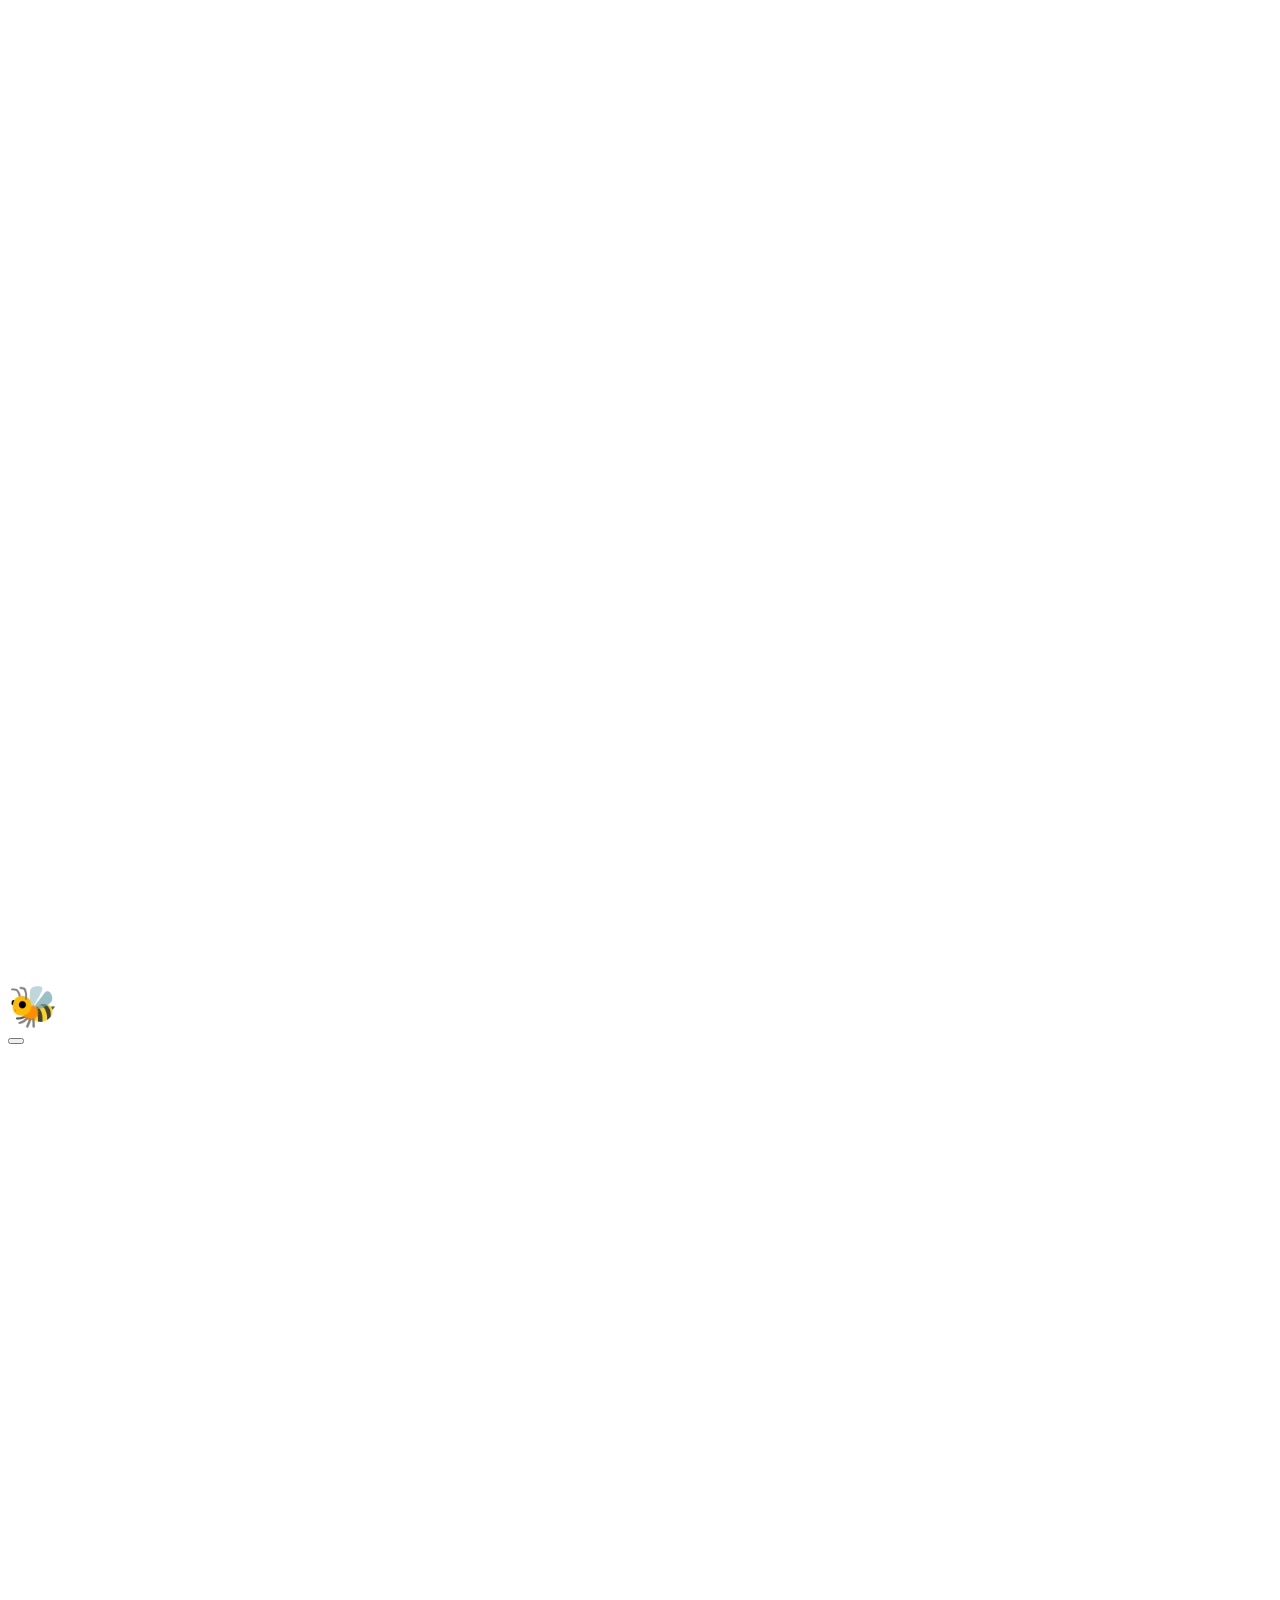
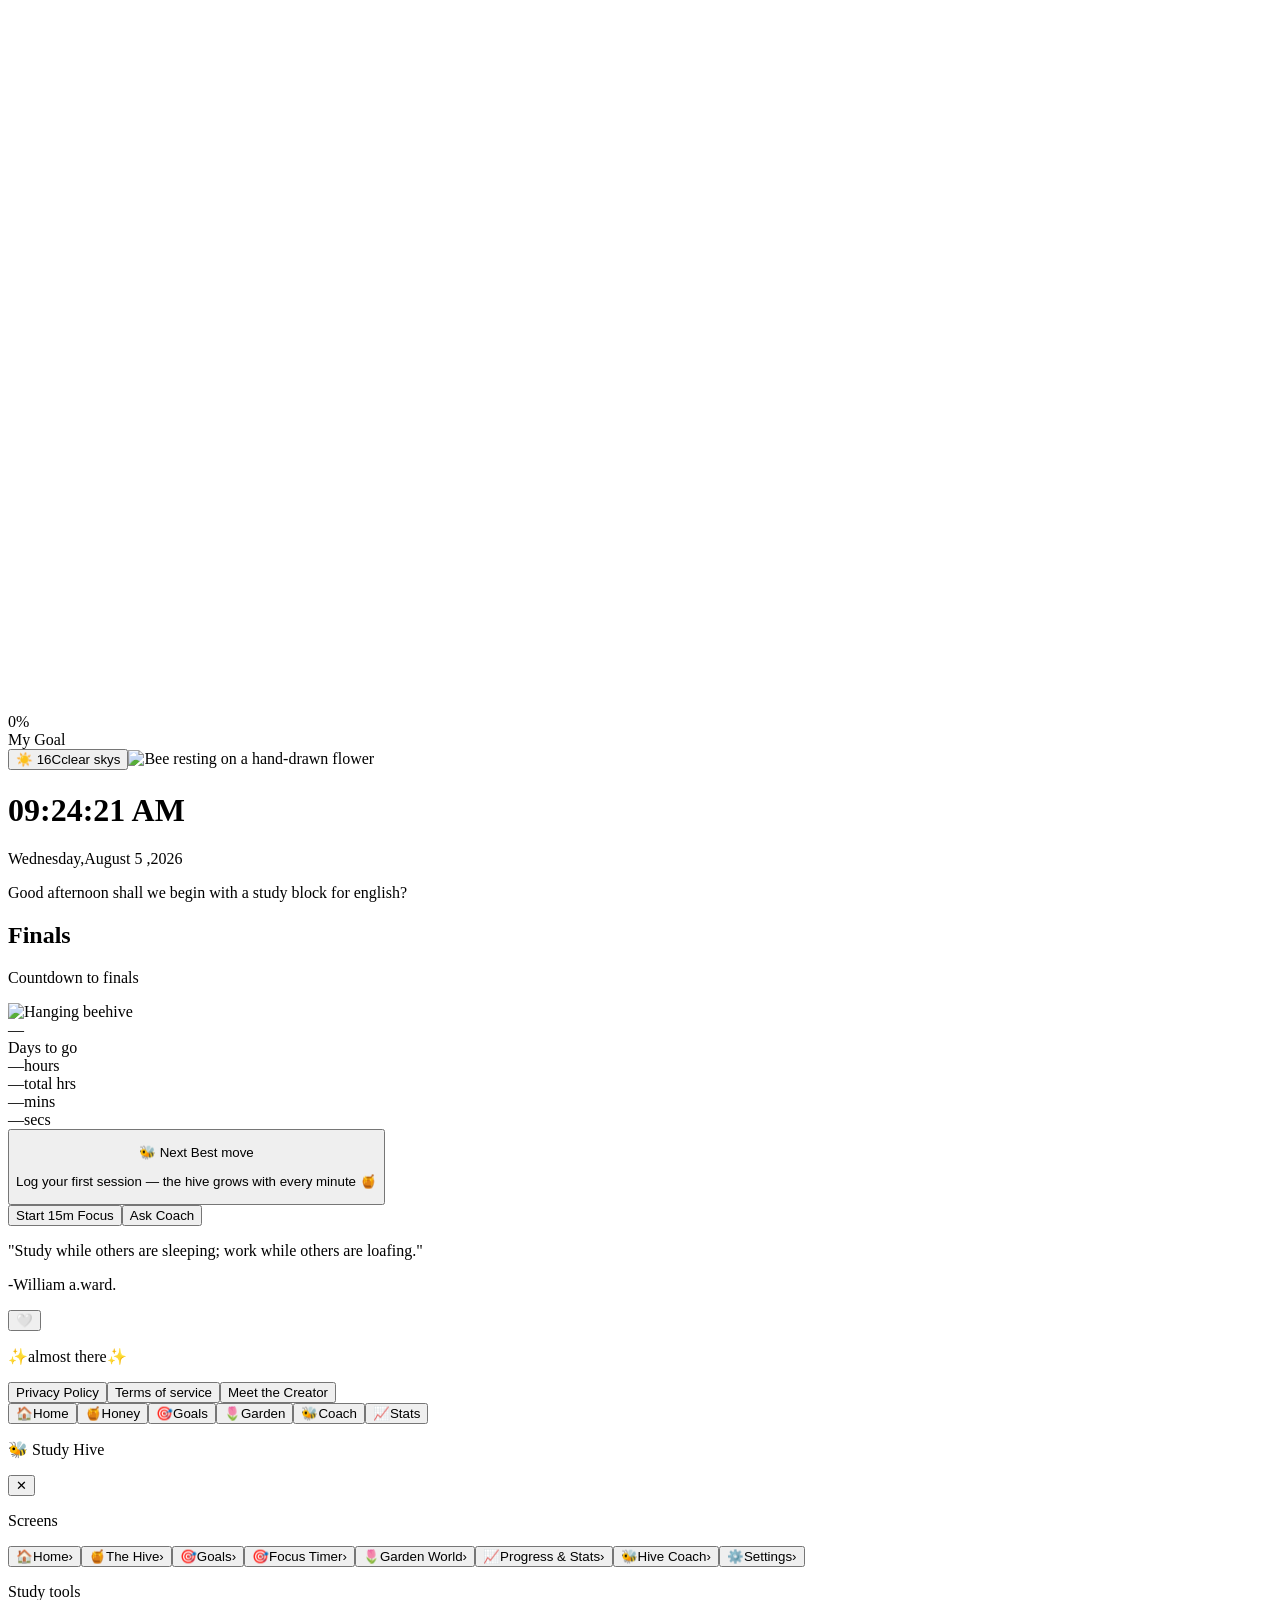
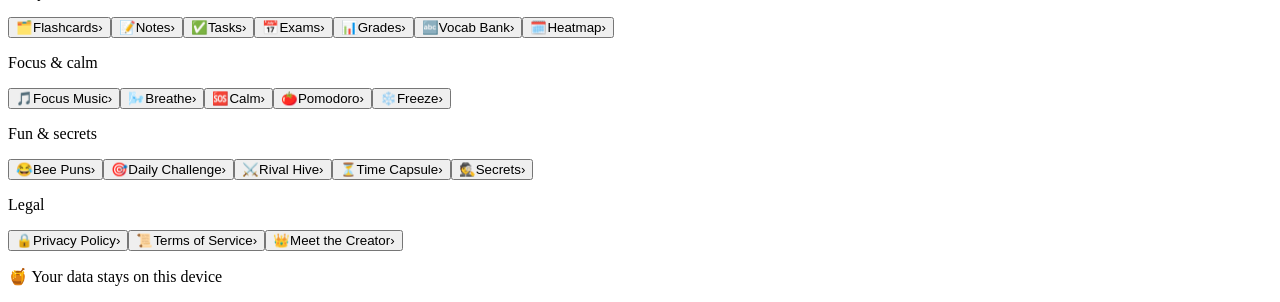
==== commit f9136d30: "Add files via upload" ====
--- a/index.html
+++ b/index.html
@@ -1,97 +1 @@
-<!DOCTYPE html>
-<!--
-  Study Hive — Proprietary Source Code
-  Copyright © 2026 Study Hive.co . All rights reserved.
-
-  Sole owner / copyright holder: study hive.co
-  Contact: studyhive.co.za@gmail.com
-
-  This file and the Study Hive project may not be copied, cloned, rebranded,
-  resold, redistributed, hosted, mirrored, sublicensed, or used to create
-  derivative works without written permission from Study Hive.co .
--->
-<html lang="en">
-<head>
-<meta charset="UTF-8">
-<meta name="author" content="Omphemetse Mogale">
-<meta name="copyright" content="Copyright © 2026 Omphemetse Mogale. All rights reserved.">
-<meta name="owner" content="Omphemetse Mogale">
-<meta name="contact" content="omphemetse.mogale0409@gmail.com">
-<meta name="rights" content="Proprietary. No copying, cloning, rebranding, resale, redistribution, or derivative works without written permission.">
-<meta name="viewport" content="width=device-width, initial-scale=1.0, viewport-fit=cover">
-<link rel="manifest" href="manifest.webmanifest">
-<meta name="theme-color" content="#f4c430">
-<title>Study Hive — Your Focus Hive</title>
-<link rel="preconnect" href="https://fonts.googleapis.com">
-<link href="https://fonts.googleapis.com/css2?family=Fredoka:wght@400;500;600;700;800&family=Baloo+2:wght@600;700;800;900&display=swap" rel="stylesheet">
-<style>
-:root{
-  --cream:#f4ead9; --tan:#e8d5b7; --taupe:#d3b995; --brown:#8a6f52;
-  --deep:#5a442f; --ink:#2c2117; --pearl:#fffaf2;
-  --honey:#f4c430; --honey2:#e29b1c; --honey3:#c97a12;
-  --green:#5a8a4a; --rose:#c1392b; --night:#20160c;
-  --shadow:0 20px 60px rgba(92,68,47,.22);
-}
-*{box-sizing:border-box;margin:0;padding:0}
-html{scroll-behavior:smooth}
-body{
-  font-family:'Fredoka',sans-serif;color:var(--ink);overflow-x:hidden;
-  background:
-    radial-gradient(circle at 18% 8%,rgba(244,196,48,.36),transparent 26%),
-    radial-gradient(circle at 82% 18%,rgba(90,138,74,.20),transparent 30%),
-    linear-gradient(160deg,var(--cream),var(--tan) 58%,var(--taupe));
-}
-a{color:inherit}.wrap{width:min(1120px,calc(100% - 32px));margin:auto}.glass{background:rgba(255,250,242,.76);backdrop-filter:blur(16px);border:1px solid rgba(255,255,255,.54);box-shadow:var(--shadow)}
-.honey-noise{position:fixed;inset:0;pointer-events:none;z-index:-2;opacity:.18;background-image:linear-gradient(30deg,rgba(91,68,47,.18) 12%,transparent 12.5%,transparent 87%,rgba(91,68,47,.18) 87.5%,rgba(91,68,47,.18)),linear-gradient(150deg,rgba(91,68,47,.18) 12%,transparent 12.5%,transparent 87%,rgba(91,68,47,.18) 87.5%,rgba(91,68,47,.18)),linear-gradient(30deg,rgba(91,68,47,.18) 12%,transparent 12.5%,transparent 87%,rgba(91,68,47,.18) 87.5%,rgba(91,68,47,.18)),linear-gradient(150deg,rgba(91,68,47,.18) 12%,transparent 12.5%,transparent 87%,rgba(91,68,47,.18) 87.5%,rgba(91,68,47,.18));background-size:64px 112px;background-position:0 0,0 0,32px 56px,32px 56px}.blob{position:fixed;border-radius:50%;filter:blur(28px);opacity:.35;z-index:-1;animation:drift 12s ease-in-out infinite}.blob.one{width:220px;height:220px;background:var(--honey);left:-80px;top:160px}.blob.two{width:260px;height:260px;background:#fff2b8;right:-90px;top:360px;animation-delay:2s}.blob.three{width:190px;height:190px;background:#8fbe6f;left:42%;bottom:40px;animation-delay:4s}@keyframes drift{0%,100%{transform:translateY(0) scale(1)}50%{transform:translateY(-24px) scale(1.08)}}
-nav{position:sticky;top:0;z-index:50;padding:10px max(16px,env(safe-area-inset-left)) 10px max(16px,env(safe-area-inset-right));background:rgba(244,234,217,.68);backdrop-filter:blur(18px);border-bottom:1px solid rgba(92,68,47,.10)}.nav-inner{height:58px;display:flex;align-items:center;justify-content:space-between;gap:12px}.brand{font-family:'Baloo 2';font-weight:900;font-size:22px;text-decoration:none;display:flex;align-items:center;gap:8px;color:var(--deep)}.nav-links{display:flex;gap:14px;align-items:center;font-weight:800;font-size:13px;color:var(--deep)}.nav-links a{text-decoration:none}.nav-links a:hover{text-decoration:underline}.btn{display:inline-flex;align-items:center;justify-content:center;gap:8px;border:none;text-decoration:none;border-radius:18px;padding:13px 18px;font-weight:900;cursor:pointer;background:linear-gradient(145deg,var(--honey),var(--honey3));color:#fffaf2;box-shadow:0 12px 26px rgba(226,155,28,.34);transition:.18s ease}.btn:hover{transform:translateY(-2px);filter:brightness(1.03)}.btn.secondary{background:rgba(255,250,242,.88);color:var(--deep);box-shadow:0 8px 18px rgba(92,68,47,.14)}
-.hero{padding:58px 0 40px}.hero-grid{display:grid;grid-template-columns:1.02fr .98fr;gap:42px;align-items:center}.tag{display:inline-flex;align-items:center;gap:7px;border-radius:999px;padding:8px 12px;background:rgba(255,250,242,.74);box-shadow:0 8px 20px rgba(92,68,47,.12);font-weight:900;font-size:12px;color:var(--honey3)}h1{font-family:'Baloo 2';font-size:clamp(42px,8vw,88px);line-height:.88;letter-spacing:-1.5px;color:#24180c;margin:16px 0}.hero p{font-size:18px;line-height:1.58;color:var(--brown);max-width:620px}.hero-actions{display:flex;gap:12px;flex-wrap:wrap;margin-top:26px}.mini-proof{display:grid;grid-template-columns:repeat(3,1fr);gap:10px;margin-top:24px;max-width:560px}.proof{border-radius:18px;padding:12px;background:rgba(255,250,242,.58);font-size:12px;font-weight:800;color:var(--deep);text-align:center}.proof b{display:block;font-family:'Baloo 2';font-size:23px;color:var(--honey3);line-height:1}
-.phone-stage{position:relative;min-height:620px;display:grid;place-items:center}.phone{position:relative;width:min(365px,92vw);border-radius:44px;padding:14px;background:#2b2118;box-shadow:0 28px 80px rgba(50,35,20,.35);transform:rotate(2deg)}.phone::before{content:'';position:absolute;left:50%;top:9px;transform:translateX(-50%);width:86px;height:9px;border-radius:999px;background:#14100c;z-index:2}.screen{min-height:600px;border-radius:34px;background:linear-gradient(160deg,#fffaf2,#f1ddba);overflow:hidden;padding:22px;text-align:center;position:relative}.screen-top{display:flex;justify-content:space-between;align-items:center;font-size:12px;font-weight:900;color:var(--brown);margin-top:10px}.screen-card{border-radius:30px;background:rgba(255,250,242,.9);box-shadow:0 18px 40px rgba(92,68,47,.18);padding:24px 18px;margin:18px 0}.now{font-size:11px;letter-spacing:3px;font-weight:900;color:var(--honey2)}.screen-time{font-family:'Baloo 2';font-weight:900;font-size:48px;color:var(--deep);line-height:1;margin:8px 0}.mock-count{display:grid;grid-template-columns:repeat(3,1fr);gap:8px}.mock-unit{border-radius:18px;background:linear-gradient(145deg,var(--honey),var(--honey3));color:white;padding:13px 6px}.mock-unit b{font-family:'Baloo 2';font-size:28px;display:block;line-height:1}.mock-unit span{font-size:10px;font-weight:800}.coach-bubble{margin-top:14px;text-align:left;border-radius:20px;background:#fff;padding:14px;box-shadow:0 10px 24px rgba(92,68,47,.12);font-size:12.5px;line-height:1.4;color:var(--brown)}.coach-bubble b{color:var(--deep)}.phone-bee{position:absolute;font-size:32px;filter:drop-shadow(0 8px 12px rgba(0,0,0,.20));animation:beeLoop 7s ease-in-out infinite}.phone-bee.one{right:-14px;top:78px}.phone-bee.two{left:-20px;bottom:120px;animation-delay:2s}.phone-bee.three{right:26px;bottom:-8px;animation-delay:4s}@keyframes beeLoop{0%,100%{transform:translateY(0) rotate(-8deg)}50%{transform:translateY(-22px) rotate(8deg)}}
-.section{padding:70px 0}.section h2{text-align:center;font-family:'Baloo 2';font-size:clamp(32px,5vw,54px);line-height:1;color:#24180c;margin-bottom:12px}.section-sub{max-width:760px;margin:0 auto 36px;text-align:center;color:var(--brown);font-size:17px;line-height:1.55}.feature-grid{display:grid;grid-template-columns:repeat(3,1fr);gap:16px}.feature{border-radius:28px;padding:24px;min-height:210px}.feature .icon{font-size:38px}.feature h3{font-family:'Baloo 2';font-size:24px;margin:10px 0 6px;color:var(--deep)}.feature p{color:var(--brown);line-height:1.5;font-size:14px}.feature.big{grid-column:span 2;background:linear-gradient(145deg,#fffaf2,#f5e2bf)}.dark-section{background:linear-gradient(160deg,#2a1d11,#4b321b);color:#fffaf2}.dark-section h2{color:#fffaf2}.dark-section .section-sub{color:#e8d5b7}.honeycomb{display:grid;grid-template-columns:repeat(6,1fr);gap:10px;max-width:850px;margin:0 auto}.hex{aspect-ratio:1.05;clip-path:polygon(25% 0,75% 0,100% 50%,75% 100%,25% 100%,0 50%);background:linear-gradient(145deg,var(--honey),var(--honey3));display:grid;place-items:center;text-align:center;color:#fffaf2;font-weight:900;padding:14px;font-size:13px;box-shadow:0 12px 20px rgba(0,0,0,.16)}.hex:nth-child(even){background:linear-gradient(145deg,#8fbe6f,var(--green));transform:translateY(22px)}.story{display:grid;grid-template-columns:1fr 1fr;gap:18px;align-items:stretch}.story-card{border-radius:30px;padding:28px}.story-card h3{font-family:'Baloo 2';font-size:28px;color:var(--deep);margin-bottom:8px}.story-card p{color:var(--brown);line-height:1.55}.contact{padding-bottom:86px}.contact-card{max-width:850px;margin:0 auto;border-radius:34px;padding:34px;text-align:center}.contact-card h2{font-family:'Baloo 2';font-size:40px;color:var(--deep)}.contact-card p{color:var(--brown);line-height:1.55;max-width:650px;margin:8px auto 18px}.email{word-break:break-word}.protect-row{display:grid;grid-template-columns:repeat(3,1fr);gap:10px;margin-top:20px}.pill{border-radius:16px;background:var(--cream);padding:12px;font-size:12px;font-weight:900;color:var(--deep)}footer{padding:30px 0 54px;text-align:center;color:var(--brown);font-size:12px}.footer-links{margin-top:8px}.footer-links a{margin:0 7px;text-decoration:underline}
-@media(max-width:900px){.nav-links a:not(.btn){display:none}.hero-grid{grid-template-columns:1fr;gap:24px}.hero{text-align:center;padding-top:42px}.hero p{margin:auto}.hero-actions{justify-content:center}.mini-proof{margin-left:auto;margin-right:auto}.phone-stage{min-height:auto}.feature-grid{grid-template-columns:1fr}.feature.big{grid-column:auto}.story{grid-template-columns:1fr}.honeycomb{grid-template-columns:repeat(3,1fr);}.hex:nth-child(even){transform:none}.protect-row{grid-template-columns:1fr}}
-@media(max-width:520px){.wrap{width:min(100% - 24px,1120px)}nav{padding-left:12px;padding-right:12px}.brand{font-size:19px}.nav-inner{height:56px}.nav-links .btn{padding:10px 12px;border-radius:14px;font-size:12px}.hero{padding-top:34px}.hero-actions .btn{width:100%;}.mini-proof{grid-template-columns:1fr}.phone{width:min(330px,96vw);border-radius:36px;padding:10px}.screen{min-height:540px;border-radius:28px;padding:18px}.screen-time{font-size:42px}.mock-count{grid-template-columns:1fr}.phone-stage{margin-top:8px}.section{padding:54px 0}.honeycomb{grid-template-columns:repeat(2,1fr)}.contact-card{padding:26px 18px}.contact-card h2{font-size:31px}}
-</style>
-</head>
-<body>
-<div class="honey-noise"></div><div class="blob one"></div><div class="blob two"></div><div class="blob three"></div>
-<nav><div class="wrap nav-inner"><a class="brand" href="#top">🐝 Study Hive</a><div class="nav-links"><a href="#features">Features</a><a href="#coach">Coach</a><a href="#contact">Contact</a><a class="btn" href="app.html">Open App</a></div></div></nav>
-<header class="hero" id="top"><div class="wrap hero-grid"><div><span class="tag">⚡ Built for students with real deadlines</span><h1>Study harder, calmer, and smarter — with a hive that grows.</h1><p>Study Hive turns your countdown, focus sessions, flashcards, garden, music, topic coaching, and motivation into one mobile-friendly study world.</p><div class="hero-actions"><a class="btn" href="app.html">Launch the Hive</a><a class="btn secondary" href="#features">See the tools</a></div><div class="mini-proof"><div class="proof"><b>25m</b>Pomodoro</div><div class="proof"><b>100+</b>Sergeant lines</div><div class="proof"><b>🐝</b>Progress bees</div></div></div><div class="phone-stage"><div class="phone-bee one">🐝</div><div class="phone-bee two">🐝</div><div class="phone-bee three">👑</div><div class="phone"><div class="screen"><div class="screen-top"><span>🐝 Hive</span><span>Grind ready</span></div><div class="screen-card"><div class="now">RIGHT NOW</div><div class="screen-time">16:20</div><h3 style="font-family:'Baloo 2';font-size:24px;color:var(--deep);">🎓 The Grind</h3><p style="font-size:12px;color:var(--brown);margin:4px 0 14px;">Pledge: one focused session at a time.</p><div class="mock-count"><div class="mock-unit"><b>42</b><span>DAYS</span></div><div class="mock-unit"><b>08</b><span>HRS</span></div><div class="mock-unit"><b>17</b><span>MIN</span></div></div></div><div class="coach-bubble"><b>Hive Coach:</b> Your weakest topic is Biology diagrams. Do 10m recall, 20m practice, then log a review.</div><div class="coach-bubble"><b>Sergeant:</b> Focus mode is open. Choose a time and defend it.</div></div></div></div></div></header>
-<section class="section" id="features"><div class="wrap"><h2>A cooler study dashboard</h2><p class="section-sub">Everything is designed to feel alive, but still useful: no-touch focus, custom music, Garden World, progress bees, and a Queen guide that explains the whole hive.</p><div class="feature-grid"><div class="feature glass big"><div class="icon">🐝</div><h3>Hive Coach</h3><p>Add weak topics, rate mastery, generate adaptive quizzes, build a study plan, and log reflections after sessions.</p></div><div class="feature glass"><div class="icon">🎯</div><h3>No-touch Focus</h3><p>Start a timer and don’t touch the screen. If you do, the bees and Sergeant notice.</p></div><div class="feature glass"><div class="icon">🌷</div><h3>Garden World</h3><p>Study minutes grow flowers in a full-screen garden where you can water, journal, and plant intentions.</p></div><div class="feature glass"><div class="icon">🎵</div><h3>Custom music</h3><p>Uploaded background music, UI sounds, and calm study ambience inside Hive Controls.</p></div><div class="feature glass"><div class="icon">🧠</div><h3>Memory tools</h3><p>Flashcards, CSV import, vocabulary, formula bank, notes question maker, and spaced review.</p></div><div class="feature glass"><div class="icon">🫡</div><h3>Context Sergeant</h3><p>Sergeant Bee reacts to what the student clicks, hovers over, or currently does.</p></div></div></div></section>
-<section class="section dark-section" id="coach"><div class="wrap"><h2>The hive gets smarter as you study</h2><p class="section-sub">Progress bees change models, the Queen explains features, and the garden grows from actual logged minutes.</p><div class="honeycomb"><div class="hex">Countdown</div><div class="hex">Focus</div><div class="hex">Pomodoro</div><div class="hex">Flashcards</div><div class="hex">Garden</div><div class="hex">Coach</div><div class="hex">Notes</div><div class="hex">Tasks</div><div class="hex">Music</div><div class="hex">Weather</div><div class="hex">Grades</div><div class="hex">Privacy</div></div></div></section>
-<section class="section"><div class="wrap story"><div class="story-card glass"><h3>Mobile-first feel</h3><p>This version keeps the mobile-friendly structure from the old page, but adds a stronger hero, phone preview, animated bees, better sections, and clearer contact/protection details.</p></div><div class="story-card glass"><h3>Protected idea</h3><p>Study Hive includes copyright notices, Terms, Privacy, contact details, and clear restrictions against cloning, rebranding, resale, or redistribution without permission.</p></div></div></section>
-<section class="contact" id="contact"><div class="wrap"><div class="contact-card glass"><h2>Talk to the creator</h2><p>For permission, feedback, bugs, school use, collaboration, business, or anything about Study Hive, email the creator directly.</p><a class="btn email" href="mailto:omphemetse.mogale0409@gmail.com?subject=Study%20Hive%20Contact">omphemetse.mogale0409@gmail.com</a><div class="protect-row"><div class="pill">🚫 No cloning</div><div class="pill">📜 Terms + Privacy</div><div class="pill">🐝 Original bee system</div></div></div></div></section>
-<footer><div class="wrap">© 2026 Study Hive / Omphemetse Mogale. All rights reserved.<div class="footer-links"><a href="study-hive-terms-of-service.html">Terms</a><a href="study-hive-privacy-policy.html">Privacy</a><a href="mailto:omphemetse.mogale0409@gmail.com">Contact</a></div></div></footer>
-
-<!-- OWNERSHIP MARKER: repeated in-code copyright notice -->
-<script>
-(function(){
-  var OWNER = 'Study Hive';
-  var EMAIL = 'studyhive.co.za@gmail.com';
-  var NOTICE = 'Study Hive © 2026 ' + OWNER + '. All rights reserved. Unauthorized copying, cloning, rebranding, resale, redistribution, hosting, mirroring, or derivative works are prohibited. Contact: ' + EMAIL;
-  try {
-    Object.defineProperty(window, 'STUDY_HIVE_OWNER', { value: OWNER, writable: false, configurable: false });
-    Object.defineProperty(window, 'STUDY_HIVE_COPYRIGHT_NOTICE', { value: NOTICE, writable: false, configurable: false });
-  } catch(e) {}
-  try { console.info('%c' + NOTICE, 'font-weight:700;color:#c97a12;font-size:13px;'); } catch(e) {}
-  function ensureOwnershipNotice(){
-    document.documentElement.setAttribute('data-study-hive-owner', OWNER);
-    document.documentElement.setAttribute('data-study-hive-copyright', '© 2026 ' + OWNER);
-    if (!document.querySelector('meta[name="owner"]')) {
-      var m=document.createElement('meta'); m.name='owner'; m.content=OWNER; document.head.appendChild(m);
-    }
-    if (!document.getElementById('studyHiveOwnershipNotice')) {
-      var n=document.createElement('div');
-      n.id='studyHiveOwnershipNotice';
-      n.setAttribute('aria-label','Study Hive ownership notice');
-      n.textContent='Study Hive © 2026 Omphemetse Mogale. All rights reserved.';
-      n.style.cssText='position:fixed;left:8px;bottom:6px;z-index:1;font:10px Arial,sans-serif;color:rgba(91,68,47,.55);pointer-events:none;user-select:none;';
-      document.body.appendChild(n);
-    }
-  }
-  if (document.readyState === 'loading') document.addEventListener('DOMContentLoaded', ensureOwnershipNotice); else ensureOwnershipNotice();
-  setInterval(ensureOwnershipNotice, 5000);
-})();
-</script>
-
-<script>if(location.protocol==='http:'||location.protocol==='https:'){if('serviceWorker'in navigator)navigator.serviceWorker.register('sw.js').catch(function(){});}</script>
-</body>
-</html>
+<!DOCTYPE html><html lang="en" class="fredoka_70e940a-module__aFszna__variable bubblegum_sans_44ca9870-module__x3xlgW__variable bg-background"><head><meta charSet="utf-8"/><meta name="viewport" content="width=device-width, initial-scale=1"/><link rel="preload" href="/study__hive/_next/static/media/5d52bd6c4cb3f315-s.p.0ez3bnoxb63ra.woff2" as="font" crossorigin="" type="font/woff2"/><link rel="preload" href="/study__hive/_next/static/media/c3fd98c142af2ea7-s.p.3p-c6ors7ebfc.woff2" as="font" crossorigin="" type="font/woff2"/><link rel="preload" as="image" href="/study__hive/wallpapers/wallpaper-3.png"/><link rel="preload" as="image" href="/study__hive/images/bee-flower.png"/><link rel="preload" as="image" href="/study__hive/images/beehive.png"/><link rel="stylesheet" href="/study__hive/_next/static/chunks/2b0md1t784ou2.css" data-precedence="next"/><link rel="preload" as="script" fetchPriority="low" href="/study__hive/_next/static/chunks/3l04zcqx63h3y.js"/><script src="/study__hive/_next/static/chunks/2hq-adu8zswda.js" async=""></script><script src="/study__hive/_next/static/chunks/08ttfj81-47mu.js" async=""></script><script src="/study__hive/_next/static/chunks/turbopack-0rzy2gdm1aevk.js" async=""></script><script src="/study__hive/_next/static/chunks/3fntmmi971322.js" async="" crossorigin=""></script><script src="/study__hive/_next/static/chunks/279q9ewovz8oj.js" async="" crossorigin=""></script><meta name="theme-color" content="#faf1cf"/><meta name="color-scheme" content="light"/><title>BeeFocus — Study Dashboard</title><meta name="description" content="A cozy bee-themed study companion to keep you on track for finals."/><meta name="generator" content="v0.app"/><meta name="next-size-adjust" content=""/><script src="/study__hive/_next/static/chunks/0cz1d0mv5g_q7.js" noModule=""></script></head><body class="font-sans antialiased"><div hidden=""><!--$--><!--/$--></div><main class="relative flex min-h-screen justify-center bg-background"><div class="relative z-10 w-full max-w-[430px]"><div aria-hidden="true" class="pointer-events-none absolute inset-0 overflow-hidden"><div class="absolute right-[-28px] top-[150px] flex flex-col items-end gap-[2px] opacity-90"><div class="flex gap-[2px]"><svg width="58" height="66.9726" viewBox="0 0 100 115.47" aria-hidden="true" fill="none"><polygon points="50,2 97,28.8 97,86.6 50,113.4 3,86.6 3,28.8" stroke="var(--hex-line)" stroke-width="2.5"></polygon></svg><svg width="58" height="66.9726" viewBox="0 0 100 115.47" aria-hidden="true" fill="none"><polygon points="50,2 97,28.8 97,86.6 50,113.4 3,86.6 3,28.8" stroke="var(--hex-line)" stroke-width="2.5"></polygon></svg></div><div class="mr-7 flex gap-[2px]"><svg width="58" height="66.9726" viewBox="0 0 100 115.47" aria-hidden="true" fill="none"><polygon points="50,2 97,28.8 97,86.6 50,113.4 3,86.6 3,28.8" stroke="var(--hex-line)" stroke-width="2.5"></polygon></svg></div></div><div class="absolute left-[-34px] top-[330px] flex flex-col gap-[2px]"><div class="flex gap-[2px]"><svg width="54" height="62.35380000000001" viewBox="0 0 100 115.47" aria-hidden="true" fill="none"><polygon points="50,2 97,28.8 97,86.6 50,113.4 3,86.6 3,28.8" stroke="var(--hex-line)" stroke-width="2.5"></polygon></svg><svg width="54" height="62.35380000000001" viewBox="0 0 100 115.47" aria-hidden="true" fill="none"><polygon points="50,2 97,28.8 97,86.6 50,113.4 3,86.6 3,28.8" stroke="var(--hex-line)" stroke-width="2.5"></polygon></svg></div><div class="ml-7 flex gap-[2px]"><svg width="54" height="62.35380000000001" viewBox="0 0 100 115.47" aria-hidden="true" fill="none"><polygon points="50,2 97,28.8 97,86.6 50,113.4 3,86.6 3,28.8" stroke="var(--hex-line)" stroke-width="2.5"></polygon></svg></div></div><div class="absolute right-[-30px] top-[560px] flex flex-col items-end gap-[2px]"><div class="flex gap-[2px]"><svg width="56" height="64.6632" viewBox="0 0 100 115.47" aria-hidden="true" fill="none"><polygon points="50,2 97,28.8 97,86.6 50,113.4 3,86.6 3,28.8" stroke="var(--hex-line)" stroke-width="2.5"></polygon></svg><svg width="56" height="64.6632" viewBox="0 0 100 115.47" aria-hidden="true" fill="none"><polygon points="50,2 97,28.8 97,86.6 50,113.4 3,86.6 3,28.8" stroke="var(--hex-line)" stroke-width="2.5"></polygon></svg></div><div class="mr-7 flex gap-[2px]"><svg width="56" height="64.6632" viewBox="0 0 100 115.47" aria-hidden="true" fill="none"><polygon points="50,2 97,28.8 97,86.6 50,113.4 3,86.6 3,28.8" stroke="var(--hex-line)" stroke-width="2.5"></polygon></svg><svg width="56" height="64.6632" viewBox="0 0 100 115.47" aria-hidden="true" fill="none"><polygon points="50,2 97,28.8 97,86.6 50,113.4 3,86.6 3,28.8" stroke="var(--hex-line)" stroke-width="2.5"></polygon></svg></div><div class="mr-14 flex gap-[2px]"><svg width="56" height="64.6632" viewBox="0 0 100 115.47" aria-hidden="true" fill="none"><polygon points="50,2 97,28.8 97,86.6 50,113.4 3,86.6 3,28.8" stroke="var(--hex-line)" stroke-width="2.5"></polygon></svg></div></div></div><img src="/study__hive/wallpapers/wallpaper-3.png" alt="" aria-hidden="true" class="pointer-events-none fixed inset-0 z-0 h-full w-full object-cover"/><div class="relative w-full max-w-[430px] bg-background"><div aria-hidden="true" class="pointer-events-none absolute inset-0 overflow-hidden"><div class="absolute right-[-28px] top-[150px] flex flex-col items-end gap-[2px] opacity-90"><div class="flex gap-[2px]"><svg width="58" height="66.9726" viewBox="0 0 100 115.47" aria-hidden="true" fill="none"><polygon points="50,2 97,28.8 97,86.6 50,113.4 3,86.6 3,28.8" stroke="var(--hex-line)" stroke-width="2.5"></polygon></svg><svg width="58" height="66.9726" viewBox="0 0 100 115.47" aria-hidden="true" fill="none"><polygon points="50,2 97,28.8 97,86.6 50,113.4 3,86.6 3,28.8" stroke="var(--hex-line)" stroke-width="2.5"></polygon></svg></div><div class="mr-7 flex gap-[2px]"><svg width="58" height="66.9726" viewBox="0 0 100 115.47" aria-hidden="true" fill="none"><polygon points="50,2 97,28.8 97,86.6 50,113.4 3,86.6 3,28.8" stroke="var(--hex-line)" stroke-width="2.5"></polygon></svg></div></div><div class="absolute left-[-34px] top-[330px] flex flex-col gap-[2px]"><div class="flex gap-[2px]"><svg width="54" height="62.35380000000001" viewBox="0 0 100 115.47" aria-hidden="true" fill="none"><polygon points="50,2 97,28.8 97,86.6 50,113.4 3,86.6 3,28.8" stroke="var(--hex-line)" stroke-width="2.5"></polygon></svg><svg width="54" height="62.35380000000001" viewBox="0 0 100 115.47" aria-hidden="true" fill="none"><polygon points="50,2 97,28.8 97,86.6 50,113.4 3,86.6 3,28.8" stroke="var(--hex-line)" stroke-width="2.5"></polygon></svg></div><div class="ml-7 flex gap-[2px]"><svg width="54" height="62.35380000000001" viewBox="0 0 100 115.47" aria-hidden="true" fill="none"><polygon points="50,2 97,28.8 97,86.6 50,113.4 3,86.6 3,28.8" stroke="var(--hex-line)" stroke-width="2.5"></polygon></svg></div></div><div class="absolute right-[-30px] top-[560px] flex flex-col items-end gap-[2px]"><div class="flex gap-[2px]"><svg width="56" height="64.6632" viewBox="0 0 100 115.47" aria-hidden="true" fill="none"><polygon points="50,2 97,28.8 97,86.6 50,113.4 3,86.6 3,28.8" stroke="var(--hex-line)" stroke-width="2.5"></polygon></svg><svg width="56" height="64.6632" viewBox="0 0 100 115.47" aria-hidden="true" fill="none"><polygon points="50,2 97,28.8 97,86.6 50,113.4 3,86.6 3,28.8" stroke="var(--hex-line)" stroke-width="2.5"></polygon></svg></div><div class="mr-7 flex gap-[2px]"><svg width="56" height="64.6632" viewBox="0 0 100 115.47" aria-hidden="true" fill="none"><polygon points="50,2 97,28.8 97,86.6 50,113.4 3,86.6 3,28.8" stroke="var(--hex-line)" stroke-width="2.5"></polygon></svg><svg width="56" height="64.6632" viewBox="0 0 100 115.47" aria-hidden="true" fill="none"><polygon points="50,2 97,28.8 97,86.6 50,113.4 3,86.6 3,28.8" stroke="var(--hex-line)" stroke-width="2.5"></polygon></svg></div><div class="mr-14 flex gap-[2px]"><svg width="56" height="64.6632" viewBox="0 0 100 115.47" aria-hidden="true" fill="none"><polygon points="50,2 97,28.8 97,86.6 50,113.4 3,86.6 3,28.8" stroke="var(--hex-line)" stroke-width="2.5"></polygon></svg></div></div></div><span role="img" aria-label="Bee" class="pointer-events-none absolute left-[-6px] top-[360px] z-20 -rotate-12" style="display:inline-block;font-size:2.5rem;line-height:1;animation:bee-float 3s ease-in-out infinite">🐝</span><header class="relative z-10 flex items-start justify-between px-5 pt-6"><button type="button" aria-label="Open menu" class="flex h-14 w-14 items-center justify-center rounded-full border-[3px] border-foreground/90 text-foreground transition-transform active:scale-90"><span class="flex w-6 flex-col gap-[5px]" aria-hidden="true"><span class="h-[3px] w-full rounded-full bg-foreground/90"></span><span class="h-[3px] w-full rounded-full bg-foreground/90"></span><span class="h-[3px] w-full rounded-full bg-foreground/90"></span></span></button><div class="flex flex-col items-end"><div class="relative h-[72px] w-[72px]"><svg viewBox="0 0 72 72" class="h-full w-full -rotate-90" aria-hidden="true"><circle cx="36" cy="36" r="28" fill="none" stroke="var(--track)" stroke-width="7"></circle><circle cx="36" cy="36" r="28" fill="none" stroke="var(--honey)" stroke-width="7" stroke-linecap="round" stroke-dasharray="175.92918860102841" stroke-dashoffset="175.92918860102841" style="transition:stroke-dashoffset .6s ease"></circle></svg><div class="absolute inset-0 flex items-center justify-center"><span class="text-[17px] font-bold tabular-nums text-foreground">0<!-- -->%</span></div></div><span class="mt-1 text-[11px] font-bold uppercase tracking-wide text-brown">My Goal</span></div></header><div class="relative z-10 mx-3 mt-3 overflow-hidden rounded-[2.25rem] bg-card pb-8 shadow-[0_10px_30px_rgba(0,0,0,0.05)]"><div class="relative px-7 pt-8"><button type="button" title="Tap to change city" class="inline-flex flex-col rounded-xl border border-border bg-card/85 px-3 py-1.5 text-left text-lg font-semibold leading-tight text-foreground shadow-sm transition-transform active:scale-95"><span>☀️ <!-- -->16<!-- -->C</span><span>clear skys</span></button><img src="/study__hive/images/bee-flower.png" alt="Bee resting on a hand-drawn flower" class="pointer-events-none absolute right-6 top-2 h-28 w-auto"/></div><div class="px-7 pt-6"><div><h1 class="text-[3.4rem] font-bold leading-none tracking-tight text-foreground tabular-nums">09:24:21<!-- --> <span class="align-top">AM</span></h1><p class="mt-3 text-lg font-semibold text-foreground">Wednesday,August 5 ,2026</p></div></div><div class="px-7 pt-6"><div class="rounded-[1.75rem] bg-greeting px-7 py-7 text-center"><p class="text-2xl font-semibold leading-snug text-greeting-foreground text-balance">Good afternoon shall we begin with a study block for english?</p></div></div><div class="pt-8"><section class="px-7 pt-2"><div class="flex items-start justify-between"><div><h2 class="text-4xl font-bold leading-none text-foreground">Finals</h2><p class="mt-2 text-base font-medium text-foreground/90">Countdown to finals</p></div><img src="/study__hive/images/beehive.png" alt="Hanging beehive" class="h-24 w-auto shrink-0 -translate-y-1"/></div><div class="mt-6 text-center"><div class="text-8xl font-bold leading-none text-foreground">—</div><div class="mt-2 text-3xl font-bold text-foreground">Days to go</div></div><div class="mt-6 h-3 w-full overflow-hidden rounded-full bg-honey"><div class="h-full rounded-full bg-honey-deep/70" style="width:0%"></div></div><div class="mt-5 grid grid-cols-4 gap-3"><div class="flex flex-col items-center rounded-2xl bg-tile px-1 py-3 text-tile-foreground"><span class="text-3xl font-bold leading-none">—</span><span class="mt-1 text-sm font-medium">hours</span></div><div class="flex flex-col items-center rounded-2xl bg-tile px-1 py-3 text-tile-foreground"><span class="text-3xl font-bold leading-none">—</span><span class="mt-1 text-sm font-medium">total hrs</span></div><div class="flex flex-col items-center rounded-2xl bg-tile px-1 py-3 text-tile-foreground"><span class="text-3xl font-bold leading-none">—</span><span class="mt-1 text-sm font-medium">mins</span></div><div class="flex flex-col items-center rounded-2xl bg-tile px-1 py-3 text-tile-foreground"><span class="text-3xl font-bold leading-none">—</span><span class="mt-1 text-sm font-medium">secs</span></div></div></section></div><div class="mt-6 px-4"><button type="button" class="w-full rounded-2xl bg-track/70 px-5 py-4 text-left transition-transform active:scale-[0.98]"><p class="text-xl font-bold text-foreground"><span aria-hidden="true">🐝</span> Next Best move</p><p class="mt-1 text-base font-medium leading-relaxed text-brown">Log your first session — the hive grows with every minute 🍯</p></button></div><div class="mt-6 px-4"><div class="rounded-2xl bg-track/70 px-5 py-5"><div class="flex items-center justify-center gap-4"><button type="button" class="rounded-2xl bg-honey px-6 py-3 text-lg font-semibold text-primary-foreground shadow-sm transition-transform hover:-translate-y-0.5 active:scale-95">Start 15m Focus</button><button type="button" class="rounded-2xl bg-card px-6 py-3 text-lg font-semibold text-foreground shadow-[0_2px_10px_rgba(0,0,0,0.06)] ring-1 ring-border transition-transform hover:-translate-y-0.5 active:scale-95">Ask Coach</button></div></div></div><div class="mt-7 px-7"><p class="text-xl font-semibold leading-snug text-brown text-pretty">&quot;Study while others are sleeping; work while others are loafing.&quot;</p><div class="mt-4 flex items-center justify-between text-xl font-semibold text-brown"><p>-<span class="text-red">William a.ward.</span> </p><button type="button" aria-label="Save to favourites" class="text-2xl transition-transform active:scale-125">🤍</button></div></div><p class="mt-8 text-center text-2xl font-semibold text-brown"><span aria-hidden="true">✨</span>almost there<span aria-hidden="true">✨</span></p><div class="mt-5 flex items-start justify-between gap-2 px-7 text-center"><button type="button" class="text-base font-semibold text-brown underline underline-offset-4">Privacy Policy</button><button type="button" class="text-base font-semibold text-brown underline underline-offset-4">Terms of service</button><button type="button" class="text-base font-semibold text-brown underline underline-offset-4">Meet the Creator</button></div></div><div class="sticky bottom-0 z-30 mt-5 pb-[env(safe-area-inset-bottom)]"><nav aria-label="Primary" class="mx-4 mb-4 flex items-center justify-between rounded-3xl bg-card px-5 py-4 shadow-[0_8px_24px_rgba(0,0,0,0.06)]"><button type="button" aria-label="Home" aria-current="page" class="flex flex-col items-center gap-0.5 rounded-2xl px-2 py-1 text-2xl leading-none transition-transform hover:-translate-y-0.5 active:scale-90 bg-greeting text-greeting-foreground"><span aria-hidden="true">🏠</span><span class="text-[10px] font-semibold">Home</span></button><button type="button" aria-label="Honey" class="flex flex-col items-center gap-0.5 rounded-2xl px-2 py-1 text-2xl leading-none transition-transform hover:-translate-y-0.5 active:scale-90 text-foreground"><span aria-hidden="true">🍯</span><span class="text-[10px] font-semibold">Honey</span></button><button type="button" aria-label="Goals" class="flex flex-col items-center gap-0.5 rounded-2xl px-2 py-1 text-2xl leading-none transition-transform hover:-translate-y-0.5 active:scale-90 text-foreground"><span aria-hidden="true">🎯</span><span class="text-[10px] font-semibold">Goals</span></button><button type="button" aria-label="Garden" class="flex flex-col items-center gap-0.5 rounded-2xl px-2 py-1 text-2xl leading-none transition-transform hover:-translate-y-0.5 active:scale-90 text-foreground"><span aria-hidden="true">🌷</span><span class="text-[10px] font-semibold">Garden</span></button><button type="button" aria-label="Coach" class="flex flex-col items-center gap-0.5 rounded-2xl px-2 py-1 text-2xl leading-none transition-transform hover:-translate-y-0.5 active:scale-90 text-foreground"><span aria-hidden="true">🐝</span><span class="text-[10px] font-semibold">Coach</span></button><button type="button" aria-label="Stats" class="flex flex-col items-center gap-0.5 rounded-2xl px-2 py-1 text-2xl leading-none transition-transform hover:-translate-y-0.5 active:scale-90 text-foreground"><span aria-hidden="true">📈</span><span class="text-[10px] font-semibold">Stats</span></button></nav></div></div><div aria-hidden="true" class="fixed inset-0 z-40 bg-foreground/40 transition-opacity duration-300 pointer-events-none opacity-0"></div><aside role="dialog" aria-label="Menu" class="fixed inset-y-0 left-0 z-50 flex w-[300px] max-w-[86vw] flex-col bg-card shadow-2xl transition-transform duration-300 -translate-x-full"><div class="flex items-center justify-between border-b border-border px-5 py-4"><p class="text-xl text-foreground" style="font-family:var(--font-bubblegum)">🐝 Study Hive</p><button type="button" aria-label="Close menu" class="flex h-9 w-9 items-center justify-center rounded-full bg-track text-tile-foreground active:scale-90">✕</button></div><div class="flex-1 overflow-y-auto px-3 pb-8 pt-2"><div><p class="px-3 pb-1 pt-4 text-[11px] font-bold uppercase tracking-widest text-brown">Screens</p><button type="button" class="flex w-full items-center gap-3 rounded-2xl px-3 py-2.5 text-left text-base font-semibold text-foreground transition-colors hover:bg-greeting/50 active:scale-[0.98]"><span class="text-lg" aria-hidden="true">🏠</span><span class="flex-1">Home</span><span class="text-brown" aria-hidden="true">›</span></button><button type="button" class="flex w-full items-center gap-3 rounded-2xl px-3 py-2.5 text-left text-base font-semibold text-foreground transition-colors hover:bg-greeting/50 active:scale-[0.98]"><span class="text-lg" aria-hidden="true">🍯</span><span class="flex-1">The Hive</span><span class="text-brown" aria-hidden="true">›</span></button><button type="button" class="flex w-full items-center gap-3 rounded-2xl px-3 py-2.5 text-left text-base font-semibold text-foreground transition-colors hover:bg-greeting/50 active:scale-[0.98]"><span class="text-lg" aria-hidden="true">🎯</span><span class="flex-1">Goals</span><span class="text-brown" aria-hidden="true">›</span></button><button type="button" class="flex w-full items-center gap-3 rounded-2xl px-3 py-2.5 text-left text-base font-semibold text-foreground transition-colors hover:bg-greeting/50 active:scale-[0.98]"><span class="text-lg" aria-hidden="true">🎯</span><span class="flex-1">Focus Timer</span><span class="text-brown" aria-hidden="true">›</span></button><button type="button" class="flex w-full items-center gap-3 rounded-2xl px-3 py-2.5 text-left text-base font-semibold text-foreground transition-colors hover:bg-greeting/50 active:scale-[0.98]"><span class="text-lg" aria-hidden="true">🌷</span><span class="flex-1">Garden World</span><span class="text-brown" aria-hidden="true">›</span></button><button type="button" class="flex w-full items-center gap-3 rounded-2xl px-3 py-2.5 text-left text-base font-semibold text-foreground transition-colors hover:bg-greeting/50 active:scale-[0.98]"><span class="text-lg" aria-hidden="true">📈</span><span class="flex-1">Progress &amp; Stats</span><span class="text-brown" aria-hidden="true">›</span></button><button type="button" class="flex w-full items-center gap-3 rounded-2xl px-3 py-2.5 text-left text-base font-semibold text-foreground transition-colors hover:bg-greeting/50 active:scale-[0.98]"><span class="text-lg" aria-hidden="true">🐝</span><span class="flex-1">Hive Coach</span><span class="text-brown" aria-hidden="true">›</span></button><button type="button" class="flex w-full items-center gap-3 rounded-2xl px-3 py-2.5 text-left text-base font-semibold text-foreground transition-colors hover:bg-greeting/50 active:scale-[0.98]"><span class="text-lg" aria-hidden="true">⚙️</span><span class="flex-1">Settings</span><span class="text-brown" aria-hidden="true">›</span></button></div><div><p class="px-3 pb-1 pt-4 text-[11px] font-bold uppercase tracking-widest text-brown">Study tools</p><button type="button" class="flex w-full items-center gap-3 rounded-2xl px-3 py-2.5 text-left text-base font-semibold text-foreground transition-colors hover:bg-greeting/50 active:scale-[0.98]"><span class="text-lg" aria-hidden="true">🗂️</span><span class="flex-1">Flashcards</span><span class="text-brown" aria-hidden="true">›</span></button><button type="button" class="flex w-full items-center gap-3 rounded-2xl px-3 py-2.5 text-left text-base font-semibold text-foreground transition-colors hover:bg-greeting/50 active:scale-[0.98]"><span class="text-lg" aria-hidden="true">📝</span><span class="flex-1">Notes</span><span class="text-brown" aria-hidden="true">›</span></button><button type="button" class="flex w-full items-center gap-3 rounded-2xl px-3 py-2.5 text-left text-base font-semibold text-foreground transition-colors hover:bg-greeting/50 active:scale-[0.98]"><span class="text-lg" aria-hidden="true">✅</span><span class="flex-1">Tasks</span><span class="text-brown" aria-hidden="true">›</span></button><button type="button" class="flex w-full items-center gap-3 rounded-2xl px-3 py-2.5 text-left text-base font-semibold text-foreground transition-colors hover:bg-greeting/50 active:scale-[0.98]"><span class="text-lg" aria-hidden="true">📅</span><span class="flex-1">Exams</span><span class="text-brown" aria-hidden="true">›</span></button><button type="button" class="flex w-full items-center gap-3 rounded-2xl px-3 py-2.5 text-left text-base font-semibold text-foreground transition-colors hover:bg-greeting/50 active:scale-[0.98]"><span class="text-lg" aria-hidden="true">📊</span><span class="flex-1">Grades</span><span class="text-brown" aria-hidden="true">›</span></button><button type="button" class="flex w-full items-center gap-3 rounded-2xl px-3 py-2.5 text-left text-base font-semibold text-foreground transition-colors hover:bg-greeting/50 active:scale-[0.98]"><span class="text-lg" aria-hidden="true">🔤</span><span class="flex-1">Vocab Bank</span><span class="text-brown" aria-hidden="true">›</span></button><button type="button" class="flex w-full items-center gap-3 rounded-2xl px-3 py-2.5 text-left text-base font-semibold text-foreground transition-colors hover:bg-greeting/50 active:scale-[0.98]"><span class="text-lg" aria-hidden="true">🗓️</span><span class="flex-1">Heatmap</span><span class="text-brown" aria-hidden="true">›</span></button></div><div><p class="px-3 pb-1 pt-4 text-[11px] font-bold uppercase tracking-widest text-brown">Focus &amp; calm</p><button type="button" class="flex w-full items-center gap-3 rounded-2xl px-3 py-2.5 text-left text-base font-semibold text-foreground transition-colors hover:bg-greeting/50 active:scale-[0.98]"><span class="text-lg" aria-hidden="true">🎵</span><span class="flex-1">Focus Music</span><span class="text-brown" aria-hidden="true">›</span></button><button type="button" class="flex w-full items-center gap-3 rounded-2xl px-3 py-2.5 text-left text-base font-semibold text-foreground transition-colors hover:bg-greeting/50 active:scale-[0.98]"><span class="text-lg" aria-hidden="true">🌬️</span><span class="flex-1">Breathe</span><span class="text-brown" aria-hidden="true">›</span></button><button type="button" class="flex w-full items-center gap-3 rounded-2xl px-3 py-2.5 text-left text-base font-semibold text-foreground transition-colors hover:bg-greeting/50 active:scale-[0.98]"><span class="text-lg" aria-hidden="true">🆘</span><span class="flex-1">Calm</span><span class="text-brown" aria-hidden="true">›</span></button><button type="button" class="flex w-full items-center gap-3 rounded-2xl px-3 py-2.5 text-left text-base font-semibold text-foreground transition-colors hover:bg-greeting/50 active:scale-[0.98]"><span class="text-lg" aria-hidden="true">🍅</span><span class="flex-1">Pomodoro</span><span class="text-brown" aria-hidden="true">›</span></button><button type="button" class="flex w-full items-center gap-3 rounded-2xl px-3 py-2.5 text-left text-base font-semibold text-foreground transition-colors hover:bg-greeting/50 active:scale-[0.98]"><span class="text-lg" aria-hidden="true">❄️</span><span class="flex-1">Freeze</span><span class="text-brown" aria-hidden="true">›</span></button></div><div><p class="px-3 pb-1 pt-4 text-[11px] font-bold uppercase tracking-widest text-brown">Fun &amp; secrets</p><button type="button" class="flex w-full items-center gap-3 rounded-2xl px-3 py-2.5 text-left text-base font-semibold text-foreground transition-colors hover:bg-greeting/50 active:scale-[0.98]"><span class="text-lg" aria-hidden="true">😂</span><span class="flex-1">Bee Puns</span><span class="text-brown" aria-hidden="true">›</span></button><button type="button" class="flex w-full items-center gap-3 rounded-2xl px-3 py-2.5 text-left text-base font-semibold text-foreground transition-colors hover:bg-greeting/50 active:scale-[0.98]"><span class="text-lg" aria-hidden="true">🎯</span><span class="flex-1">Daily Challenge</span><span class="text-brown" aria-hidden="true">›</span></button><button type="button" class="flex w-full items-center gap-3 rounded-2xl px-3 py-2.5 text-left text-base font-semibold text-foreground transition-colors hover:bg-greeting/50 active:scale-[0.98]"><span class="text-lg" aria-hidden="true">⚔️</span><span class="flex-1">Rival Hive</span><span class="text-brown" aria-hidden="true">›</span></button><button type="button" class="flex w-full items-center gap-3 rounded-2xl px-3 py-2.5 text-left text-base font-semibold text-foreground transition-colors hover:bg-greeting/50 active:scale-[0.98]"><span class="text-lg" aria-hidden="true">⏳</span><span class="flex-1">Time Capsule</span><span class="text-brown" aria-hidden="true">›</span></button><button type="button" class="flex w-full items-center gap-3 rounded-2xl px-3 py-2.5 text-left text-base font-semibold text-foreground transition-colors hover:bg-greeting/50 active:scale-[0.98]"><span class="text-lg" aria-hidden="true">🕵️</span><span class="flex-1">Secrets</span><span class="text-brown" aria-hidden="true">›</span></button></div><div><p class="px-3 pb-1 pt-4 text-[11px] font-bold uppercase tracking-widest text-brown">Legal</p><button type="button" class="flex w-full items-center gap-3 rounded-2xl px-3 py-2.5 text-left text-base font-semibold text-foreground transition-colors hover:bg-greeting/50 active:scale-[0.98]"><span class="text-lg" aria-hidden="true">🔒</span><span class="flex-1">Privacy Policy</span><span class="text-brown" aria-hidden="true">›</span></button><button type="button" class="flex w-full items-center gap-3 rounded-2xl px-3 py-2.5 text-left text-base font-semibold text-foreground transition-colors hover:bg-greeting/50 active:scale-[0.98]"><span class="text-lg" aria-hidden="true">📜</span><span class="flex-1">Terms of Service</span><span class="text-brown" aria-hidden="true">›</span></button><button type="button" class="flex w-full items-center gap-3 rounded-2xl px-3 py-2.5 text-left text-base font-semibold text-foreground transition-colors hover:bg-greeting/50 active:scale-[0.98]"><span class="text-lg" aria-hidden="true">👑</span><span class="flex-1">Meet the Creator</span><span class="text-brown" aria-hidden="true">›</span></button></div><p class="mt-6 px-3 text-center text-xs font-medium text-brown">🍯 Your data stays on this device</p></div></aside></div></main><!--$--><!--/$--><script src="/study__hive/_next/static/chunks/3l04zcqx63h3y.js" id="_R_" async=""></script><script>(self.__next_f=self.__next_f||[]).push([0])</script><script>self.__next_f.push([1,"1:\"$Sreact.fragment\"\n2:I[39756,[\"/study__hive/_next/static/chunks/3fntmmi971322.js\"],\"default\"]\n3:I[37457,[\"/study__hive/_next/static/chunks/3fntmmi971322.js\"],\"default\"]\nc:I[68027,[\"/study__hive/_next/static/chunks/3fntmmi971322.js\"],\"default\",1]\n:HL[\"/study__hive/_next/static/chunks/2b0md1t784ou2.css\",\"style\"]\n:HL[\"/study__hive/_next/static/media/5d52bd6c4cb3f315-s.p.0ez3bnoxb63ra.woff2\",\"font\",{\"crossOrigin\":\"\",\"type\":\"font/woff2\"}]\n:HL[\"/study__hive/_next/static/media/c3fd98c142af2ea7-s.p.3p-c6ors7ebfc.woff2\",\"font\",{\"crossOrigin\":\"\",\"type\":\"font/woff2\"}]\n0:{\"P\":null,\"c\":[\"\",\"\"],\"q\":\"\",\"i\":false,\"f\":[[[\"\",{\"children\":[\"__PAGE__\",{},\"$undefined\",\"$undefined\",4608]},\"$undefined\",\"$undefined\",4624],[[\"$\",\"$1\",\"c\",{\"children\":[[[\"$\",\"link\",\"0\",{\"rel\":\"stylesheet\",\"href\":\"/study__hive/_next/static/chunks/2b0md1t784ou2.css\",\"precedence\":\"next\",\"crossOrigin\":\"$undefined\",\"nonce\":\"$undefined\"}],[\"$\",\"script\",\"script-0\",{\"src\":\"/study__hive/_next/static/chunks/3fntmmi971322.js\",\"async\":true,\"nonce\":\"$undefined\"}]],[\"$\",\"html\",null,{\"lang\":\"en\",\"className\":\"fredoka_70e940a-module__aFszna__variable bubblegum_sans_44ca9870-module__x3xlgW__variable bg-background\",\"children\":[\"$\",\"body\",null,{\"className\":\"font-sans antialiased\",\"children\":[\"$\",\"$L2\",null,{\"parallelRouterKey\":\"children\",\"error\":\"$undefined\",\"errorStyles\":\"$undefined\",\"errorScripts\":\"$undefined\",\"template\":[\"$\",\"$L3\",null,{}],\"templateStyles\":\"$undefined\",\"templateScripts\":\"$undefined\",\"notFound\":[[[\"$\",\"title\",null,{\"children\":\"404: This page could not be found.\"}],[\"$\",\"div\",null,{\"style\":{\"fontFamily\":\"system-ui,\\\"Segoe UI\\\",Roboto,Helvetica,Arial,sans-serif,\\\"Apple Color Emoji\\\",\\\"Segoe UI Emoji\\\"\",\"height\":\"100vh\",\"textAlign\":\"center\",\"display\":\"flex\",\"flexDirection\":\"column\",\"alignItems\":\"center\",\"justifyContent\":\"center\"},\"children\":[\"$\",\"div\",null,{\"children\":[[\"$\",\"style\",null,{\"dangerouslySetInnerHTML\":{\"__html\":\"body{color:#000;background:#fff;margin:0}.next-error-h1{border-right:1px solid rgba(0,0,0,.3)}@media (prefers-color-scheme:dark){body{color:#fff;background:#000}.next-error-h1{border-right:1px solid rgba(255,255,255,.3)}}\"}}],[\"$\",\"h1\",null,{\"className\":\"next-error-h1\",\"style\":{\"display\":\"inline-block\",\"margin\":\"0 20px 0 0\",\"padding\":\"0 23px 0 0\",\"fontSize\":24,\"fontWeight\":500,\"verticalAlign\":\"top\",\"lineHeight\":\"49px\"},\"children\":404}],[\"$\",\"div\",null,{\"style\":{\"display\":\"inline-block\"},\"children\":[\"$\",\"h2\",null,{\"style\":{\"fontSize\":14,\"fontWeight\":400,\"lineHeight\":\"49px\",\"margin\":0},\"children\":\"This page could not be found.\"}]}]]}]}]],[]],\"forbidden\":\"$undefined\",\"unauthorized\":\"$undefined\"}]}]}]]}],{\"children\":[[\"$\",\"$1\",\"c\",{\"children\":[[\"$\",\"main\",null,{\"className\":\"relative flex min-h-screen justify-center bg-background\",\"children\":[\"$\",\"div\",null,{\"className\":\"relative z-10 w-full max-w-[430px]\",\"children\":[[\"$\",\"div\",null,{\"aria-hidden\":\"true\",\"className\":\"pointer-events-none absolute inset-0 overflow-hidden\",\"children\":[[\"$\",\"div\",null,{\"className\":\"absolute right-[-28px] top-[150px] flex flex-col items-end gap-[2px] opacity-90\",\"children\":[[\"$\",\"div\",null,{\"className\":\"flex gap-[2px]\",\"children\":[[\"$\",\"svg\",null,{\"width\":58,\"height\":66.9726,\"viewBox\":\"0 0 100 115.47\",\"className\":\"$undefined\",\"aria-hidden\":\"true\",\"fill\":\"none\",\"children\":[\"$\",\"polygon\",null,{\"points\":\"50,2 97,28.8 97,86.6 50,113.4 3,86.6 3,28.8\",\"stroke\":\"var(--hex-line)\",\"strokeWidth\":\"2.5\"}]}],[\"$\",\"svg\",null,{\"width\":58,\"height\":66.9726,\"viewBox\":\"0 0 100 115.47\",\"className\":\"$undefined\",\"aria-hidden\":\"true\",\"fill\":\"none\",\"children\":[\"$\",\"polygon\",null,{\"points\":\"50,2 97,28.8 97,86.6 50,113.4 3,86.6 3,28.8\",\"stroke\":\"var(--hex-line)\",\"strokeWidth\":\"2.5\"}]}]]}],[\"$\",\"div\",null,{\"className\":\"mr-7 flex gap-[2px]\",\"children\":[\"$\",\"svg\",null,{\"width\":58,\"height\":66.9726,\"viewBox\":\"0 0 100 115.47\",\"className\":\"$undefined\",\"aria-hidden\":\"true\",\"fill\":\"none\",\"children\":[\"$\",\"polygon\",null,{\"points\":\"50,2 97,28.8 97,86.6 50,113.4 3,86.6 3,28.8\",\"stroke\":\"var(--hex-line)\",\"strokeWidth\":\"2.5\"}]}]}]]}],[\"$\",\"div\",null,{\"className\":\"absolute left-[-34px] top-[330px] flex flex-col gap-[2px]\",\"children\":[[\"$\",\"div\",null,{\"className\":\"flex gap-[2px]\",\"children\":[[\"$\",\"svg\",null,{\"width\":54,\"height\":62.35380000000001,\"viewBox\":\"0 0 100 115.47\",\"className\":\"$undefined\",\"aria-hidden\":\"true\",\"fill\":\"none\",\"children\":[\"$\",\"polygon\",null,{\"points\":\"50,2 97,28.8 97,86.6 50,113.4 3,86.6 3,28.8\",\"stroke\":\"var(--hex-line)\",\"strokeWidth\":\"2.5\"}]}],[\"$\",\"svg\",null,{\"width\":54,\"height\":62.35380000000001,\"viewBox\":\"0 0 100 115.47\",\"className\":\"$undefined\",\"aria-hidden\":\"true\",\"fill\":\"none\",\"children\":[\"$\",\"polygon\",null,{\"points\":\"50,2 97,28.8 97,86.6 50,113.4 3,86.6 3,28.8\",\"stroke\":\"var(--hex-line)\",\"strokeWidth\":\"2.5\"}]}]]}],[\"$\",\"div\",null,{\"className\":\"ml-7 flex gap-[2px]\",\"children\":[\"$\",\"svg\",null,{\"width\":54,\"height\":62.35380000000001,\"viewBox\":\"0 0 100 115.47\",\"className\":\"$undefined\",\"aria-hidden\":\"true\",\"fill\":\"none\",\"children\":[\"$\",\"polygon\",null,{\"points\":\"50,2 97,28.8 97,86.6 50,113.4 3,86.6 3,28.8\",\"stroke\":\"var(--hex-line)\",\"strokeWidth\":\"2.5\"}]}]}]]}],[\"$\",\"div\",null,{\"className\":\"absolute right-[-30px] top-[560px] flex flex-col items-end gap-[2px]\",\"children\":[[\"$\",\"div\",null,{\"className\":\"flex gap-[2px]\",\"children\":[[\"$\",\"svg\",null,{\"width\":56,\"height\":64.6632,\"viewBox\":\"0 0 100 115.47\",\"className\":\"$undefined\",\"aria-hidden\":\"true\",\"fill\":\"none\",\"children\":\"$L4\"}],\"$L5\"]}],\"$L6\",\"$L7\"]}]]}],\"$L8\"]}]}],[\"$L9\"],\"$La\"]}],{},null,false,null]},null,false,null],\"$Lb\",false]],\"m\":\"$undefined\",\"G\":[\"$c\",[\"$Ld\"]],\"S\":true,\"h\":null,\"r\":\"$undefined\",\"s\":\"$undefined\",\"a\":\"$undefined\",\"l\":\"$undefined\",\"p\":\"$undefined\",\"d\":\"$undefined\",\"b\":\"qpnflVafKpmQPhUaTXYtX\"}\ne:I[18589,[\"/study__hive/_next/static/chunks/3fntmmi971322.js\",\"/study__hive/_next/static/chunks/279q9ewovz8oj.js\"],\"AppProvider\"]\nf:I[5837,[\"/study__hive/_next/static/chunks/3fntmmi971322.js\",\"/study__hive/_next/static/chunks/279q9ewovz8oj.js\"],\"WallpaperBg\"]\n10:I[48595,[\"/study__hive/_next/static/chunks/3fntmmi971322.js\",\"/study__hive/_next/static/chunks/279q9ewovz8oj.js\"],\"ScreenRouter\"]\n11:I[72570,[\"/study__hive/_next/static/chunks/3fntmmi971322.js\",\"/study__hive/_next/static/chunks/279q9ewovz8oj.js\"],\"MenuDrawer\"]\n12:I[97367,[\"/study__hive/_next/static/chunks/3fntmmi971322.js\"],\"OutletBoundary\"]\n13:\"$Sreact.suspense\"\n15:I[97367,[\"/study__hive/_next/static/chunks/3fntmmi971322.js\"],\"ViewportBoundary\"]\n17:I[97367,[\"/study__hive/_next/static/chunks/3fntmmi971322.js\"],\"MetadataBoundary\"]\n4:[\"$\",\"polygon\",null,{\"points\":\"50,2 97,28.8 97,86.6 50,113.4 3,86.6 3,28.8\",\"stroke\":\"var(--hex-line)\",\"strokeWidth\":\"2.5\"}]\n5:[\"$\",\"svg\",null,{\"width\":56,\"height\":64.6632,\"viewBox\":\"0 0 100 115.47\",\"className\":\"$undefined\",\"aria-hidden\":\"true\",\"fill\":\"none\",\"children\":[\"$\",\"polygon\",null,{\"points\":\"50,2 97,28.8 97,86.6 50,113.4 3,86.6 3,28.8\",\"stroke\":\"var(--hex-line)\",\"strokeWidth\":\"2.5\"}]}]\n6:[\"$\",\"div\",null,{\"className\":\"mr-7 flex gap-[2px]\",\"children\":[[\"$\",\"svg\",null,{\"width\":56,\"height\":64.6632,\"viewBox\":\"0 0 100 115.47\",\"className\":\"$undefined\",\"aria-hidden\":\"true\",\"fill\":\"none\",\"children\":[\"$\",\"polygon\",null,{\"points\":\"50,2 97,28.8 97,86.6 50,113.4 3,86.6 3,28.8\",\"stroke\":\"var(--hex-line)\",\"strokeWidth\":\"2.5\"}]}],[\"$\",\"svg\",null,{\"width\":56,\"height\":64.6632,\"viewBox\":\"0 0 100 115.47\",\"className\":\"$undefined\",\"aria-hidden\":\"true\",\"fill\":\"none\",\"children\":[\"$\",\"polygon\",null,{\"points\":\"50,2 97,28.8 97,86.6 50,113.4 3,86.6 3,28.8\",\"stroke\":\"var(--hex-line)\",\"strokeWidth\":\"2.5\"}]}]]}]\n7:[\"$\",\"div\",null,{\"className\":\"mr-14 flex gap-[2px]\",\"children\":[\"$\",\"svg\",null,{\"width\":56,\"height\":64.6632,\"viewBox\":\"0 0 100 115.47\",\"className\":\"$undefined\",\"aria-hidden\":\"true\",\"fill\":\"none\",\"children\":[\"$\",\"polygon\",null,{\"points\":\"50,2 97,28.8 97,86.6 50,113.4 3,86.6 3,28.8\",\"stroke\":\"var(--hex-line)\",\"strokeWidth\":\"2.5\"}]}]}]\n8:[\"$\",\"$Le\",null,{\"children\":[[\"$\",\"$Lf\",null,{}],[\"$\",\"$L10\",null,{}],[\"$\",\"$L11\",null,{}]]}]\n9:[\"$\",\"script\",\"script-0\",{\"src\":\"/study__hive/_next/static/chunks/279q9ewovz8oj.js\",\"async\":true,\"nonce\":\"$undefined\"}]\na:[\"$\",\"$L12\",null,{\"children\":[\"$\",\"$13\",null,{\"name\":\"Next.MetadataOutlet\",\"children\":\"$@14\"}]}]\nb:[\"$\",\"$1\",\"h\",{\"children\":[null,[\"$\",\"$L15\",null,{\"children\":\"$L16\"}],[\"$\",\"div\",null,{\"hidden\":true,\"children\":[\"$\",\"$L17\",null,{\"children\":[\"$\",\"$13\",null,{\"name\":\"Next.Metadata\",\"children\":\"$L18\"}]}]}],[\"$\",\"meta\",null,{\"name\":\"next-size-adjust\",\"content\":\"\"}]]}]\nd:[\"$\",\"link\",\"0\",{\"rel\":\"stylesheet\",\"href\":\"/study__hive/_next/static/chunks/2b0md1t784ou2.css\",\"precedence\":\"next\",\"crossOrigin\":\"$undefined\",\"nonce\":\"$undefined\"}]\n16:[[\"$\",\"meta\",\"0\",{\"charSet\":\"utf-8\"}],[\"$\",\"meta\",\"1\",{\"name\":\"viewport\",\"content\":\"width=device-width, initial-scale=1\"}],[\"$\",\"meta\",\"2\",{\"name\":\"theme-color\",\"content\":\"#faf1cf\"}],[\"$\",\"meta\",\"3\",{\"name\":\"color-scheme\",\"content\":\"light\"}]]\n14:null\n18:[[\"$\",\"title\",\"0\",{\"children\":\"BeeFocus — Study Dashboard\"}],[\"$\",\"meta\",\"1\",{\"name\":\"description\",\"content\":\"A cozy bee-themed study companion to keep you on track for finals.\"}],[\"$\",\"meta\",\"2\",{\"name\":\"generator\",\"content\":\"v0.app\"}]]\n"])</script></body></html>
